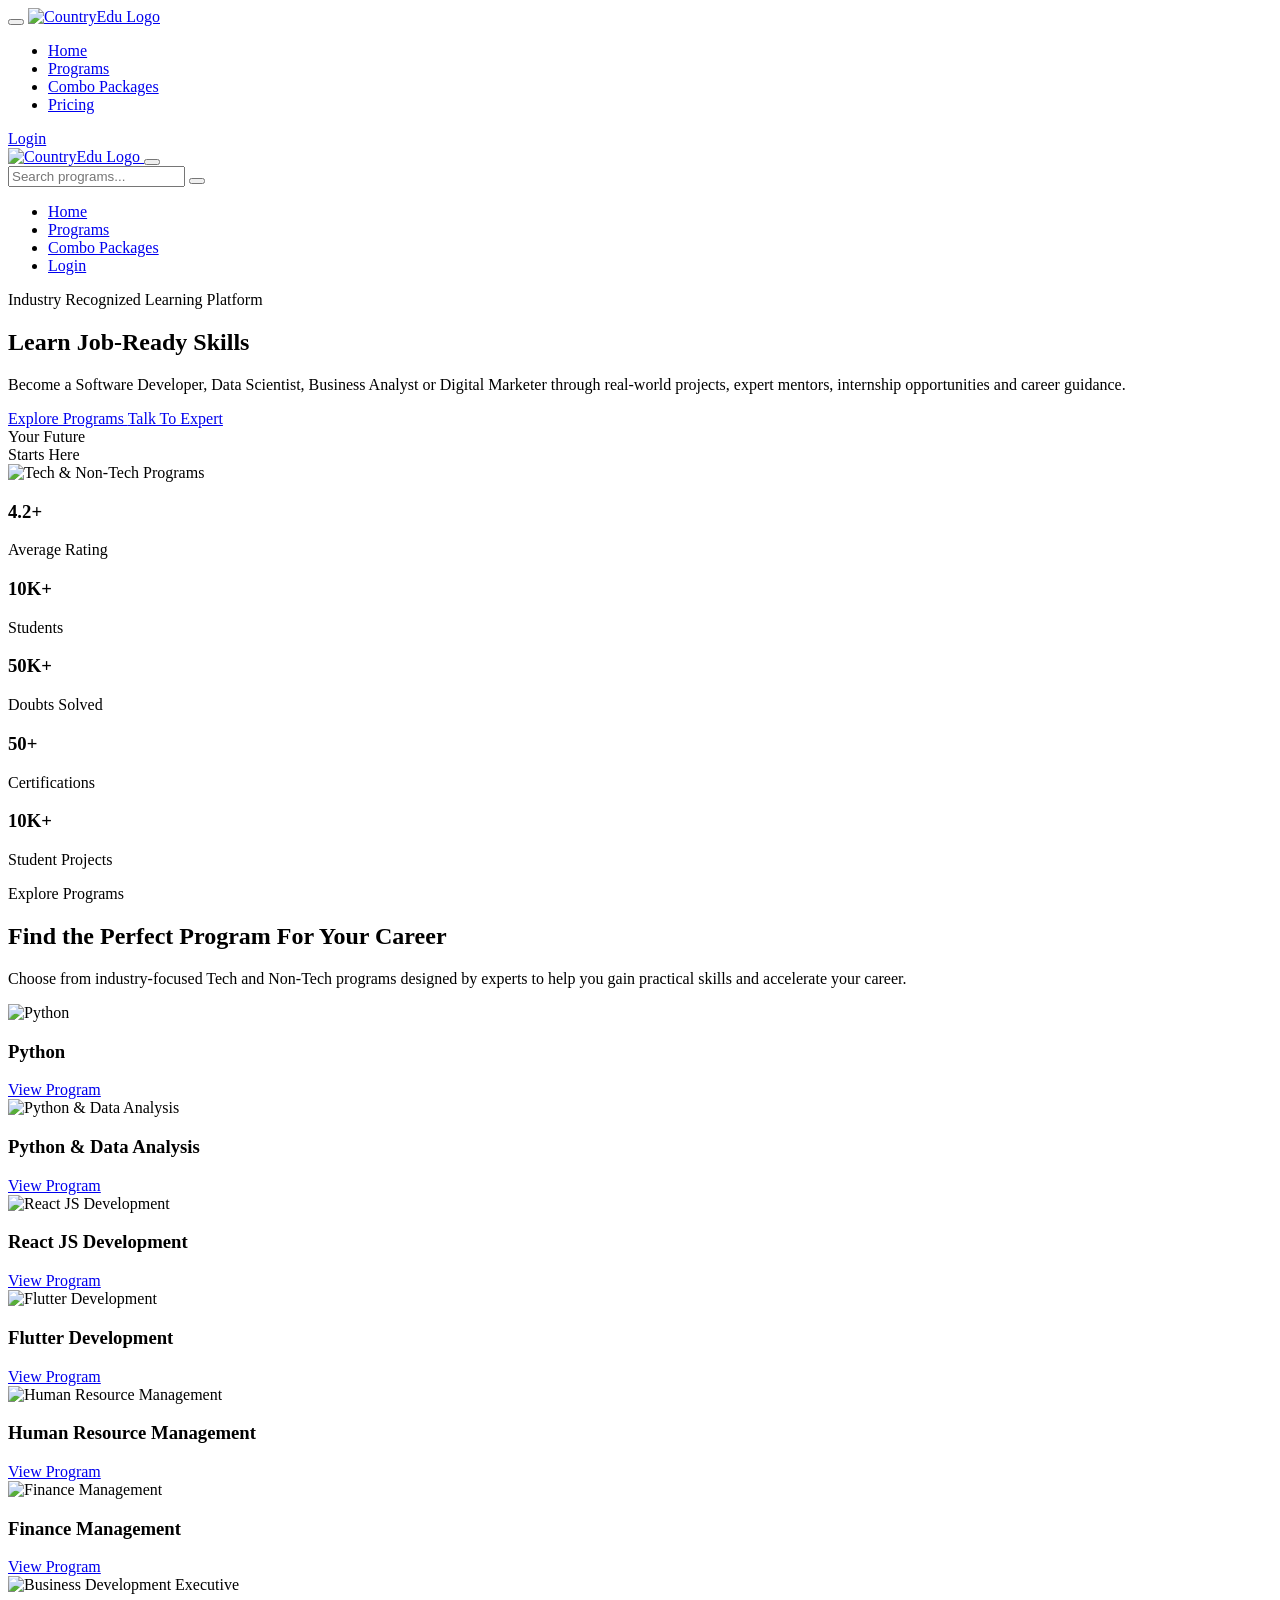
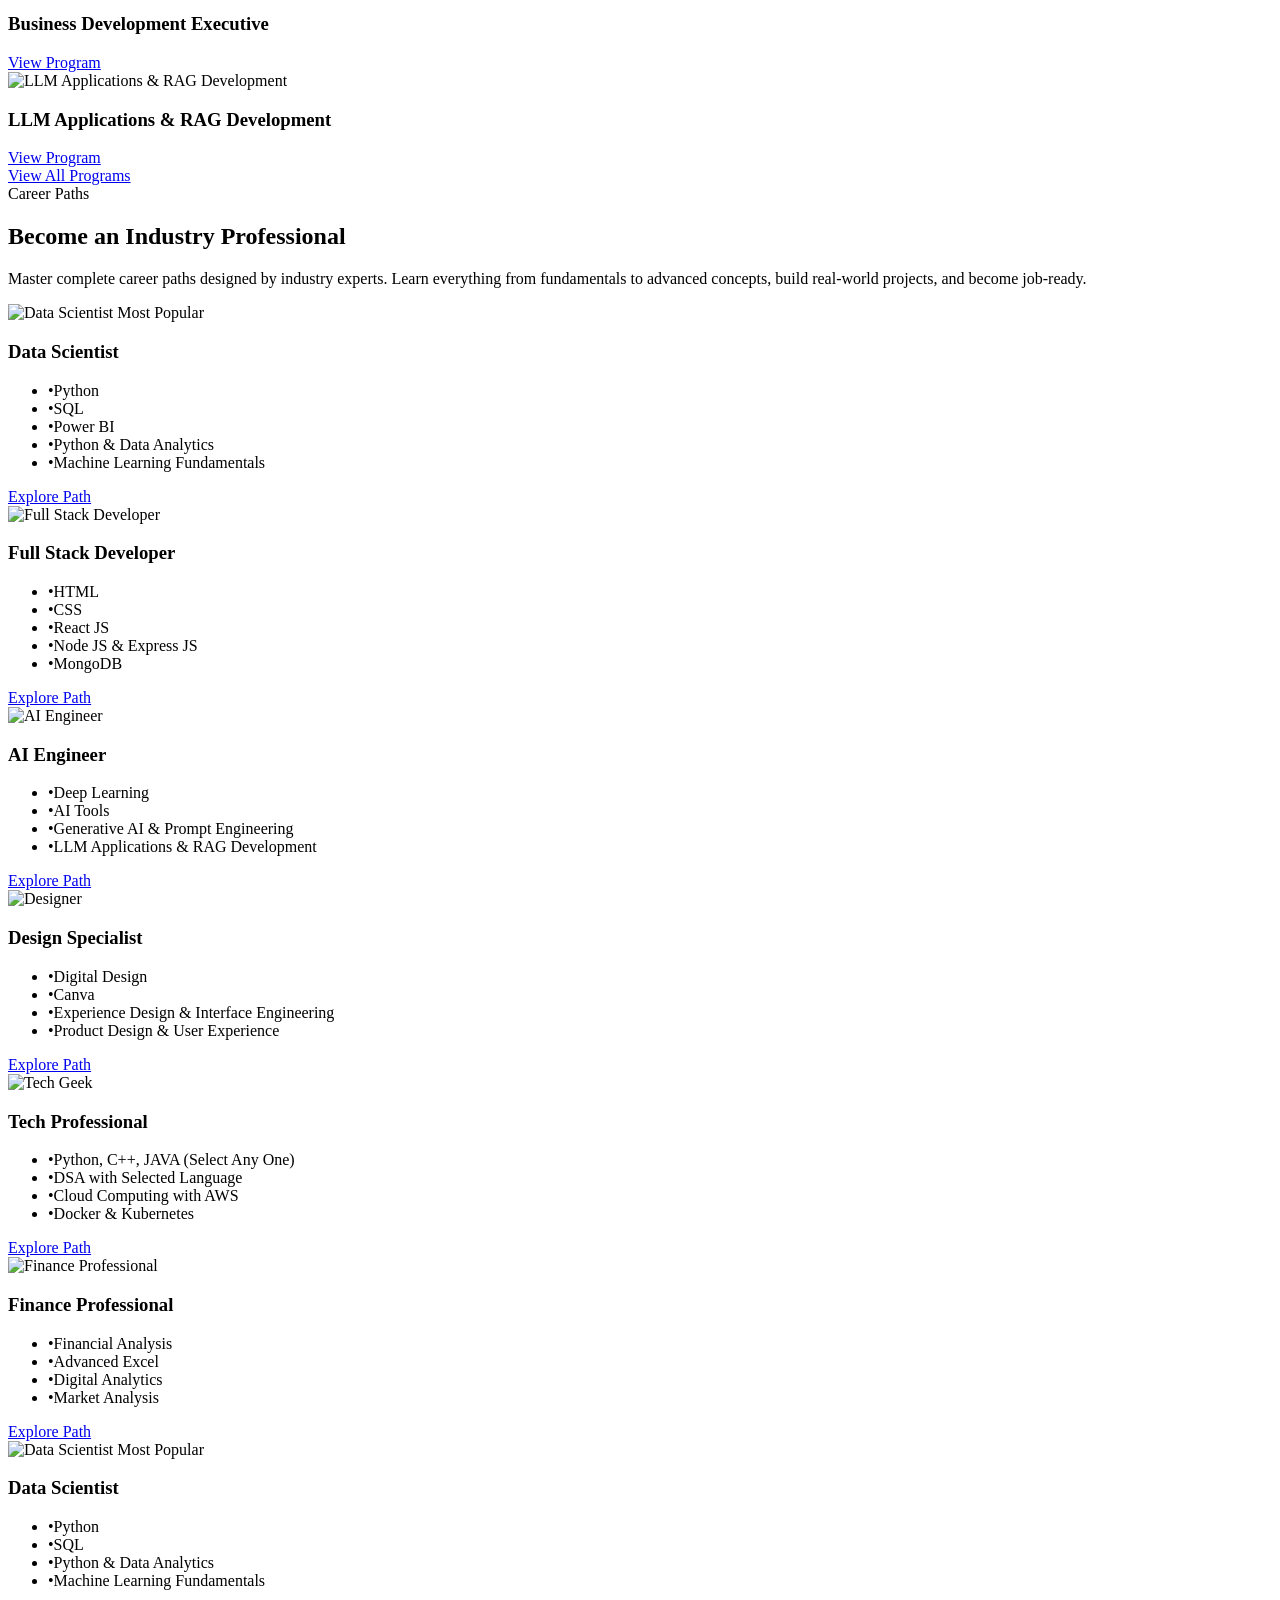
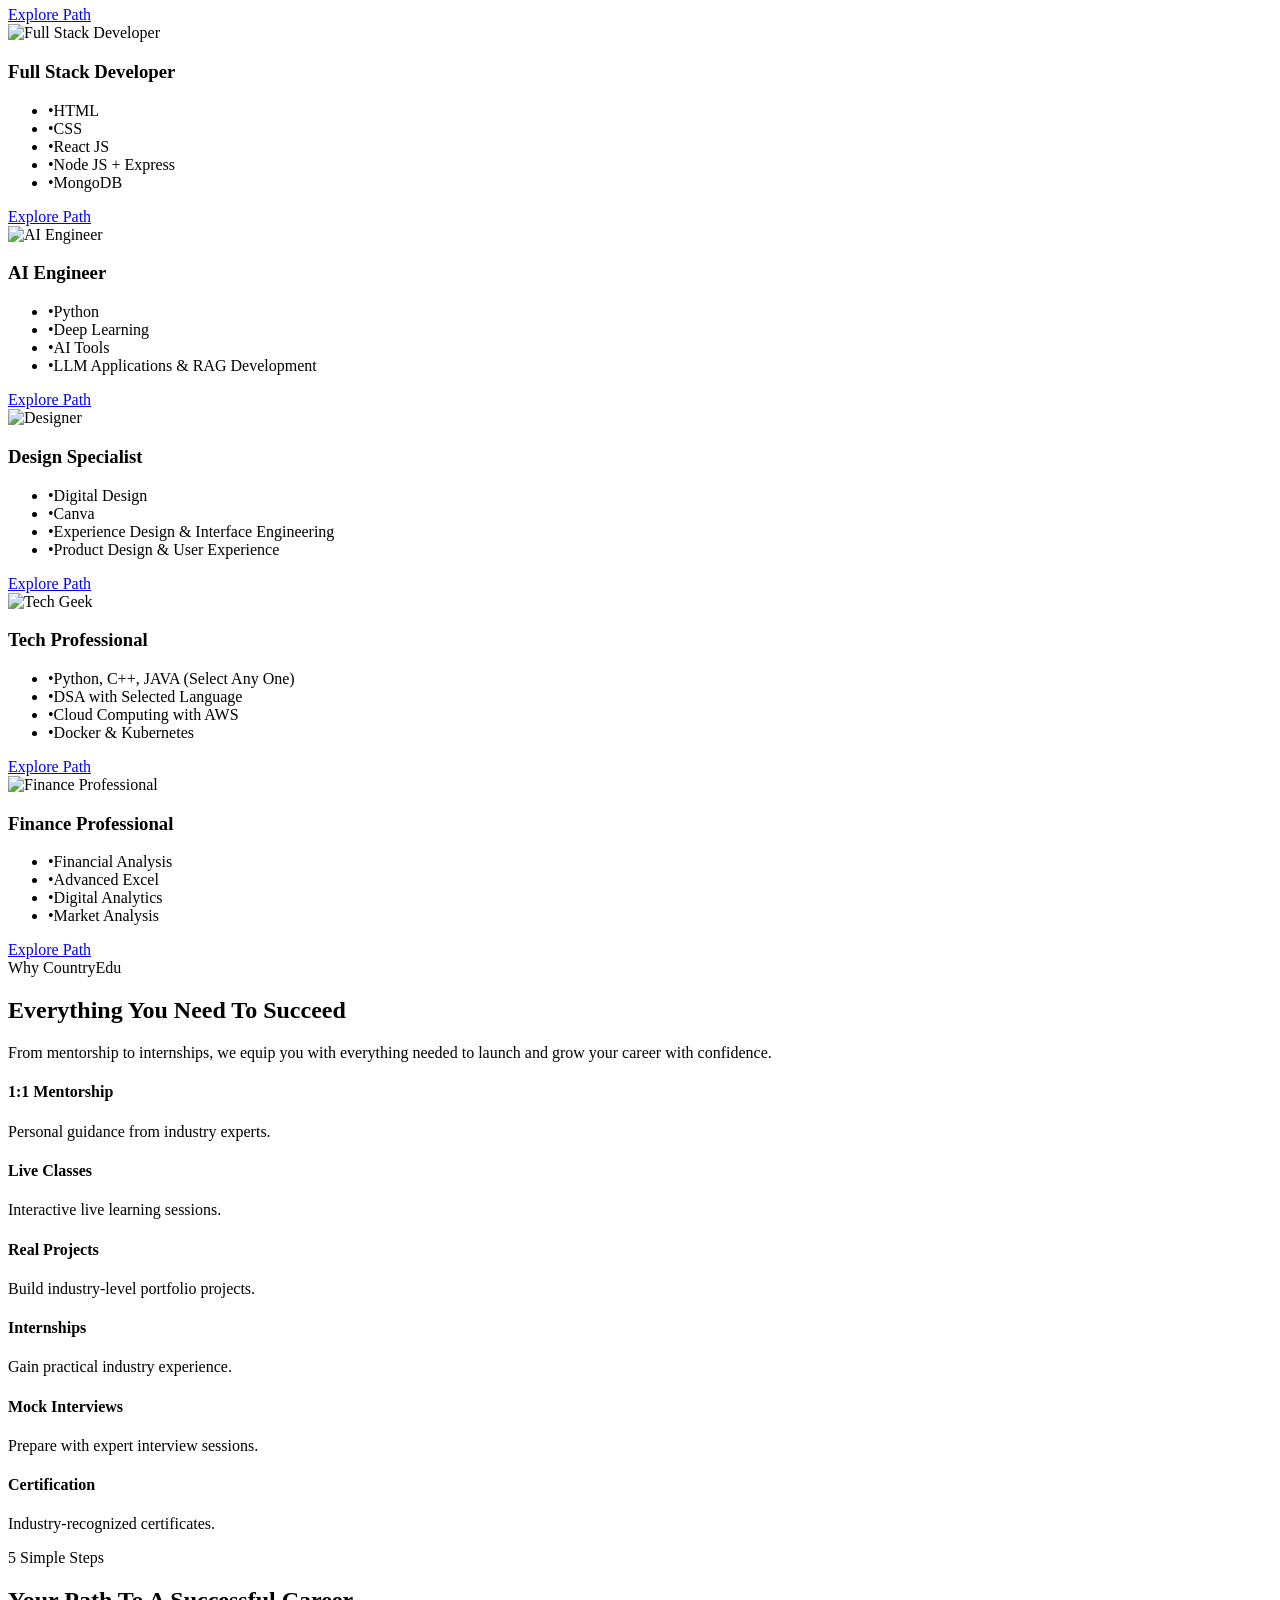
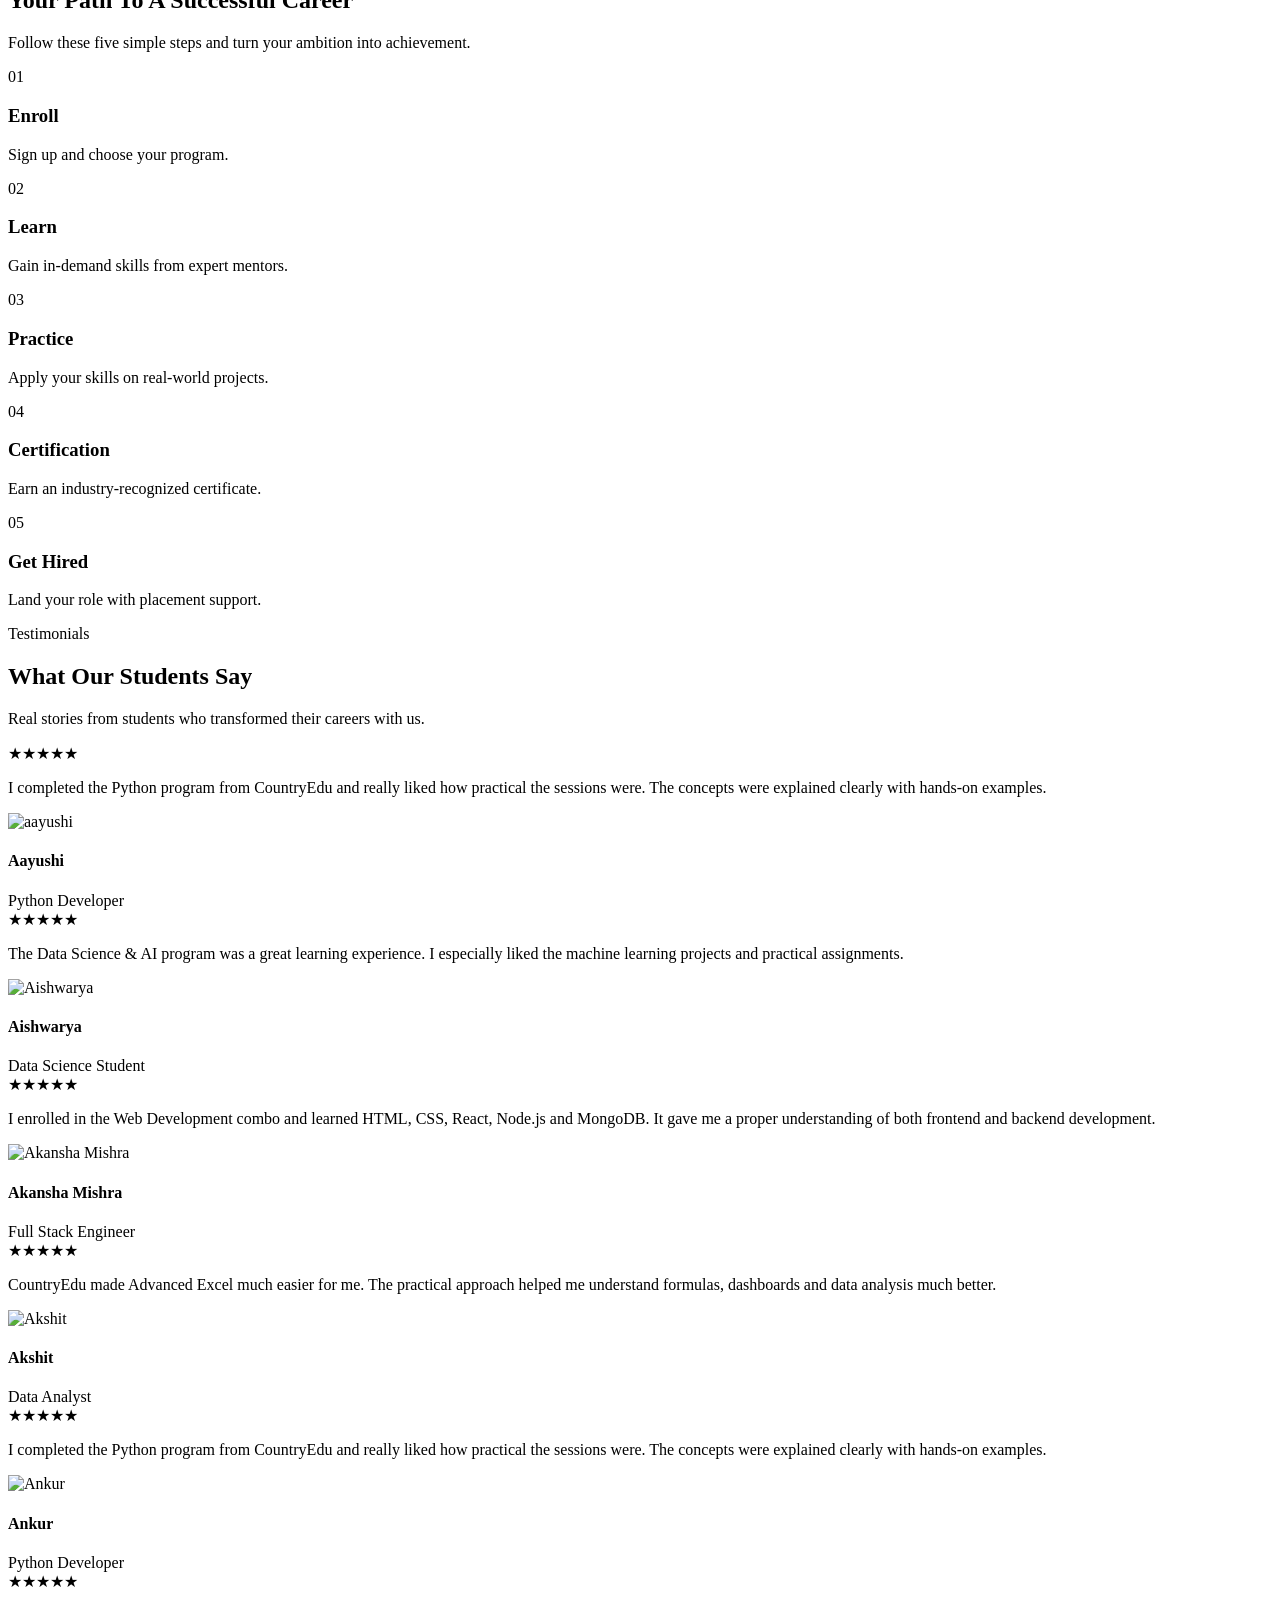
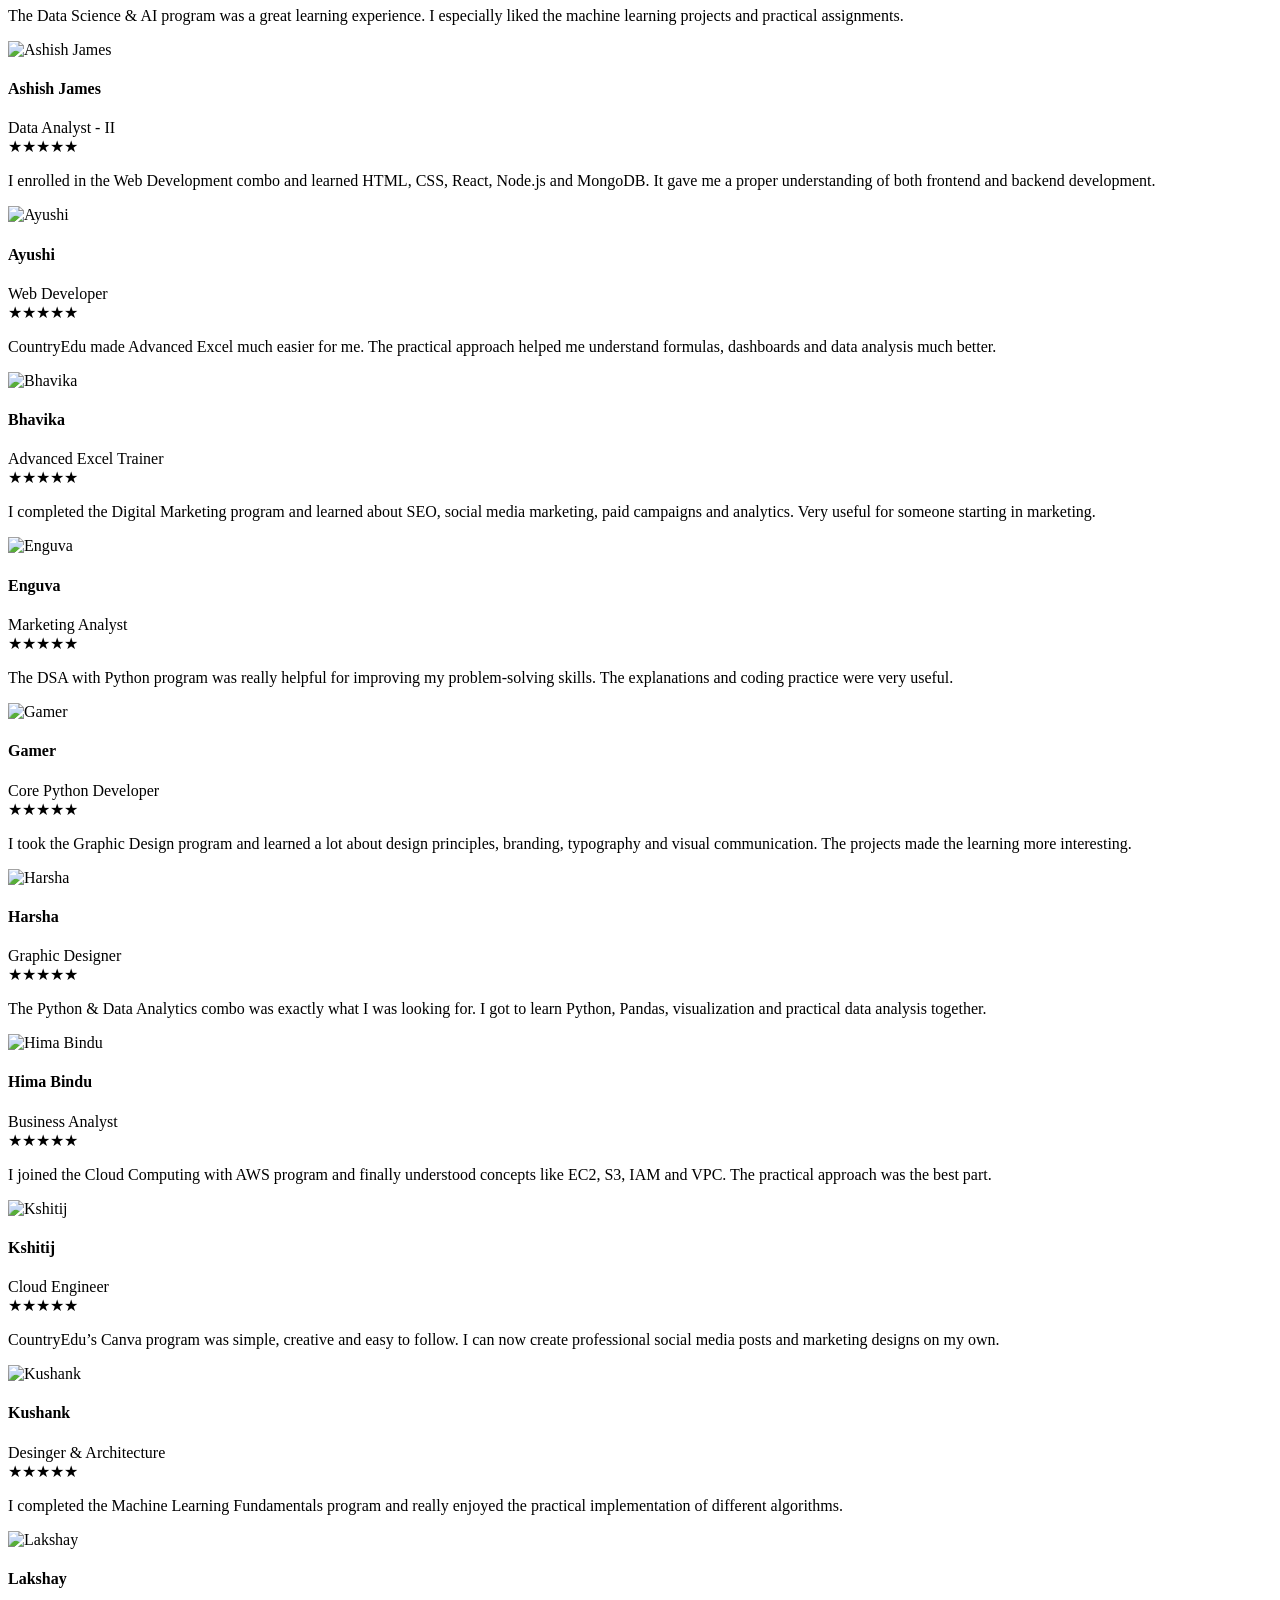
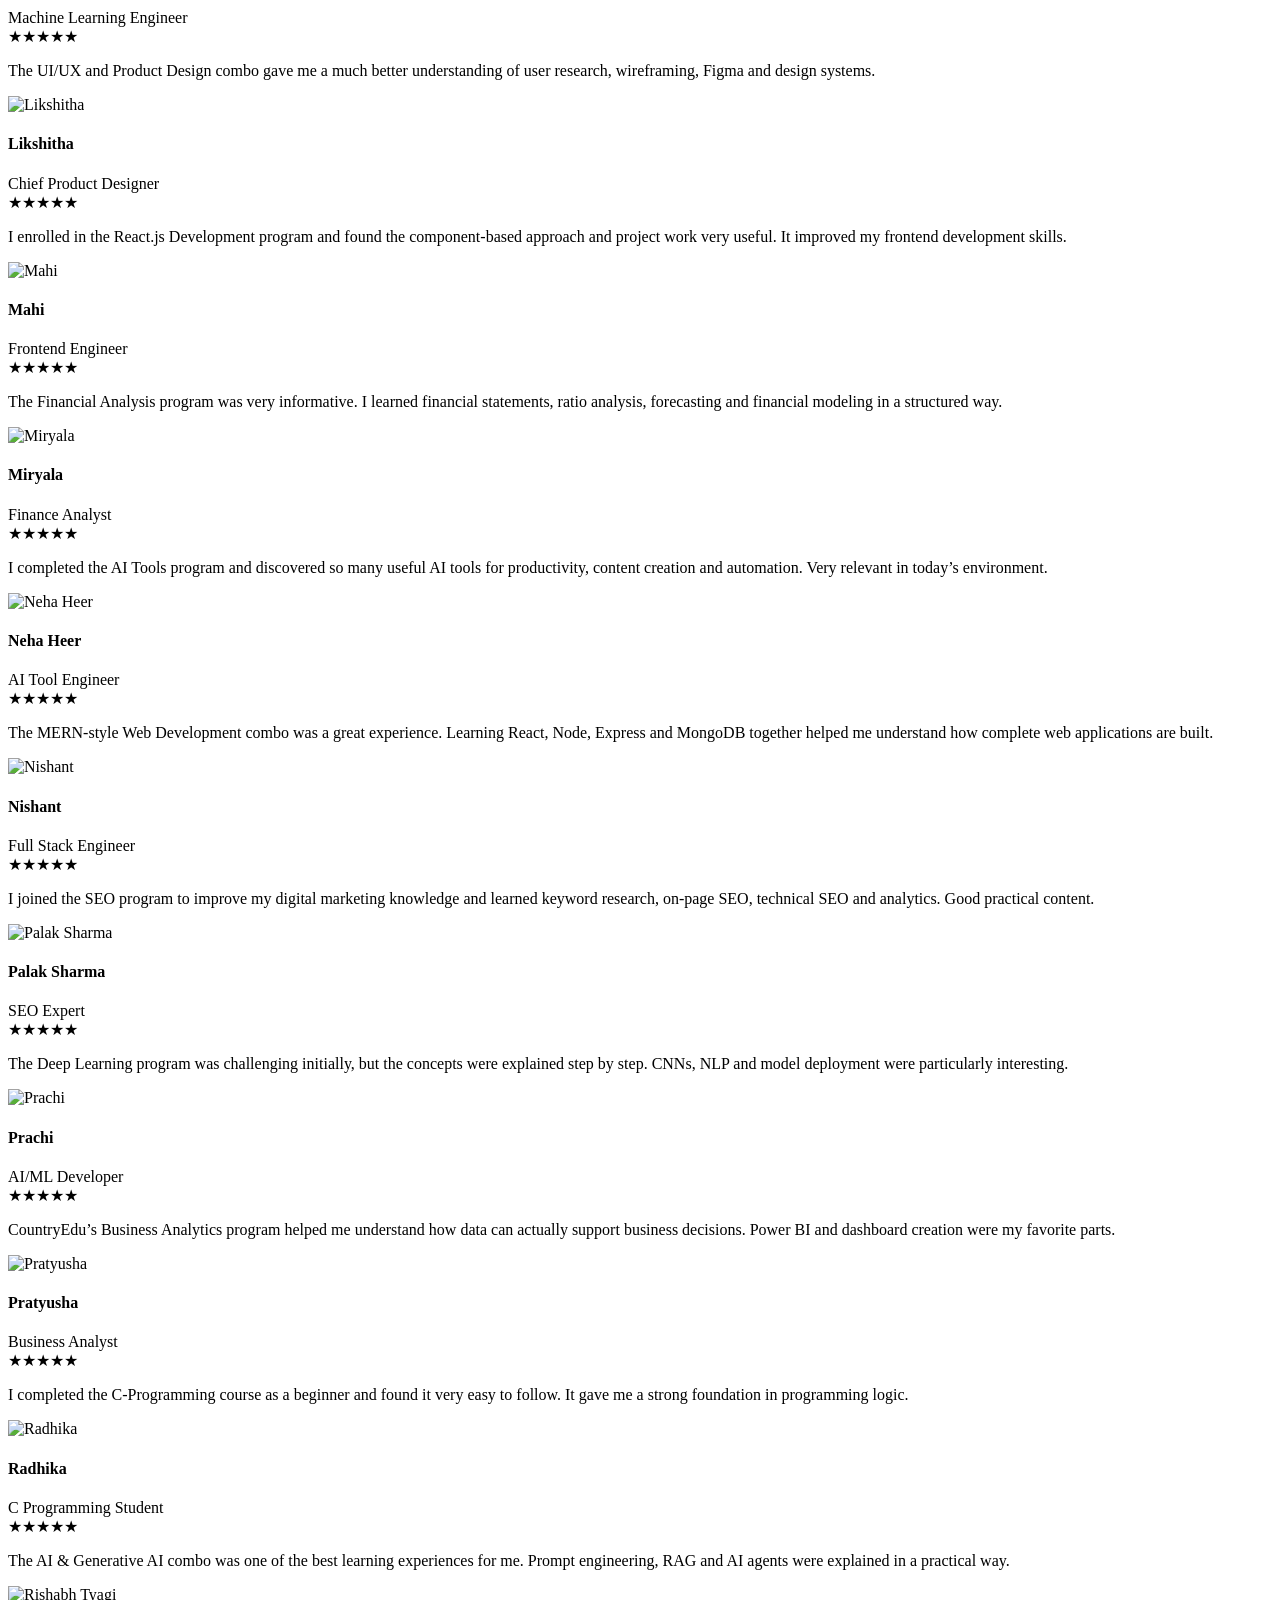
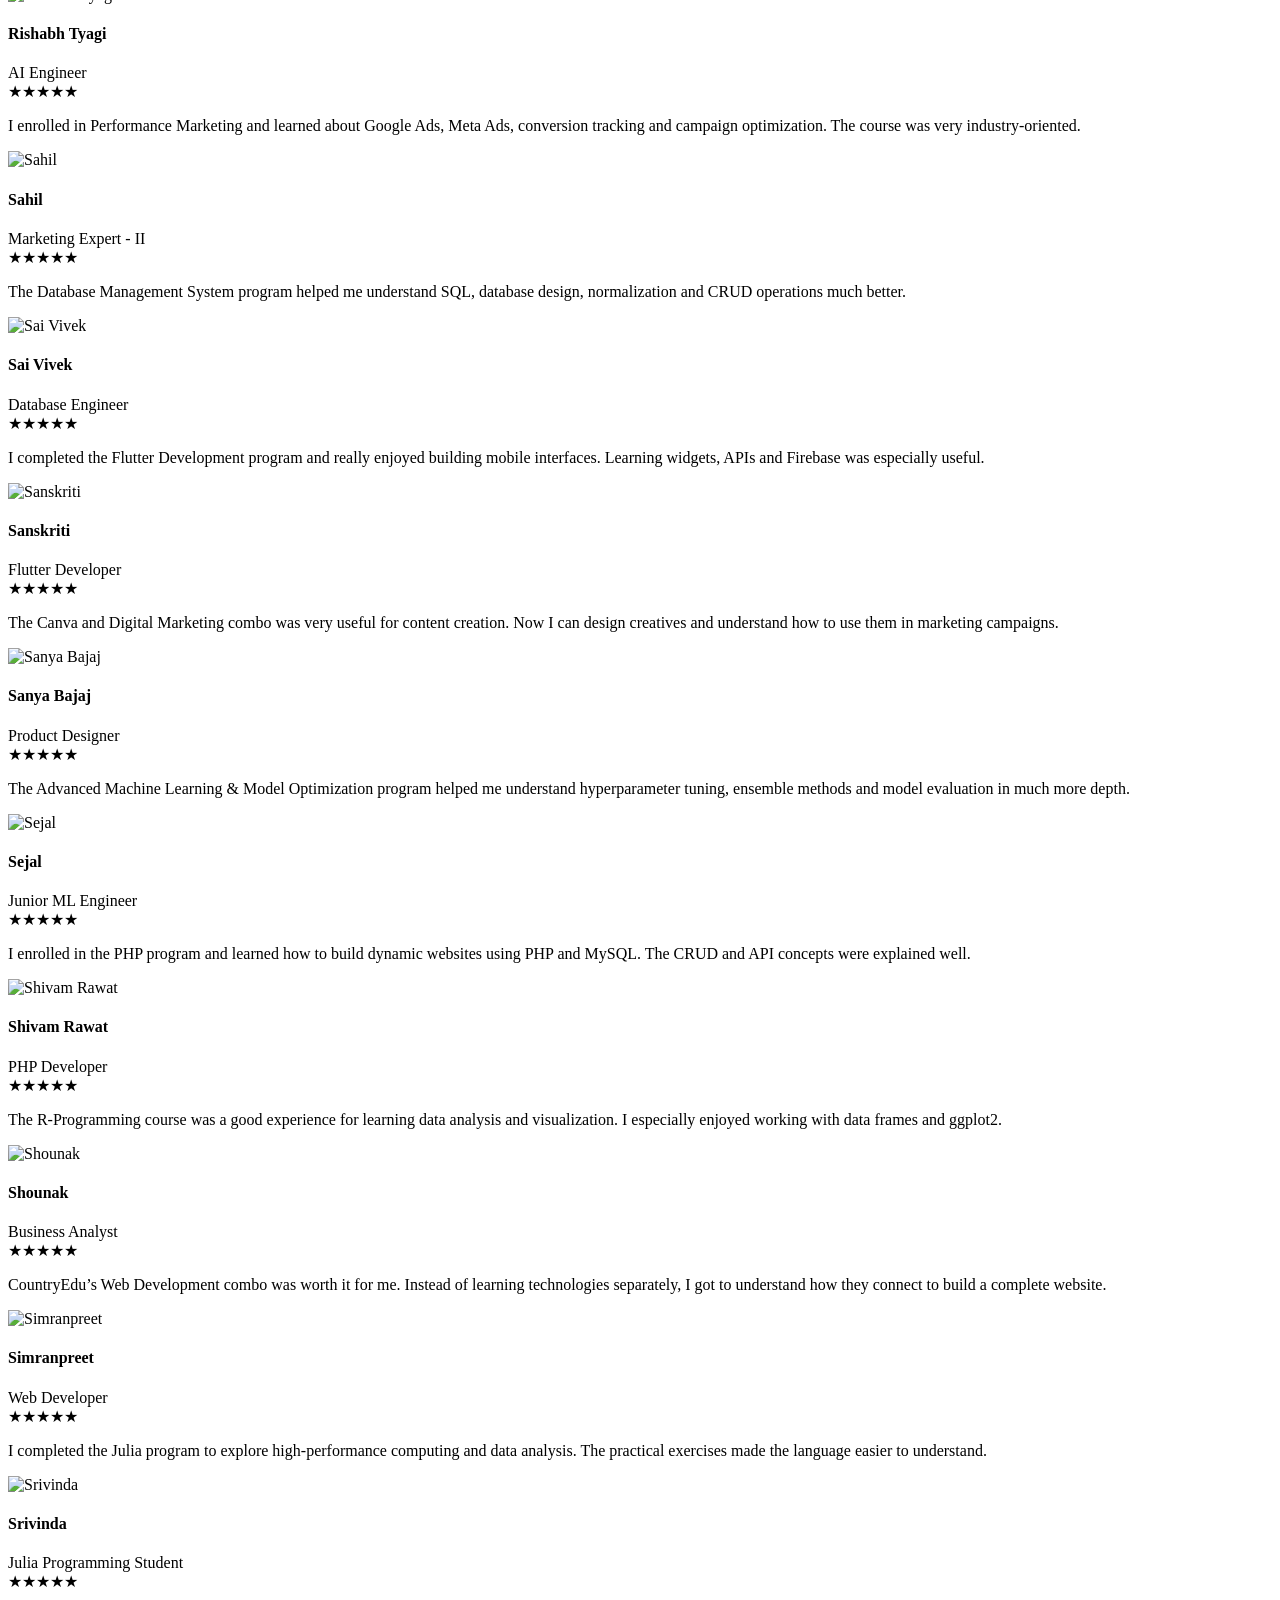
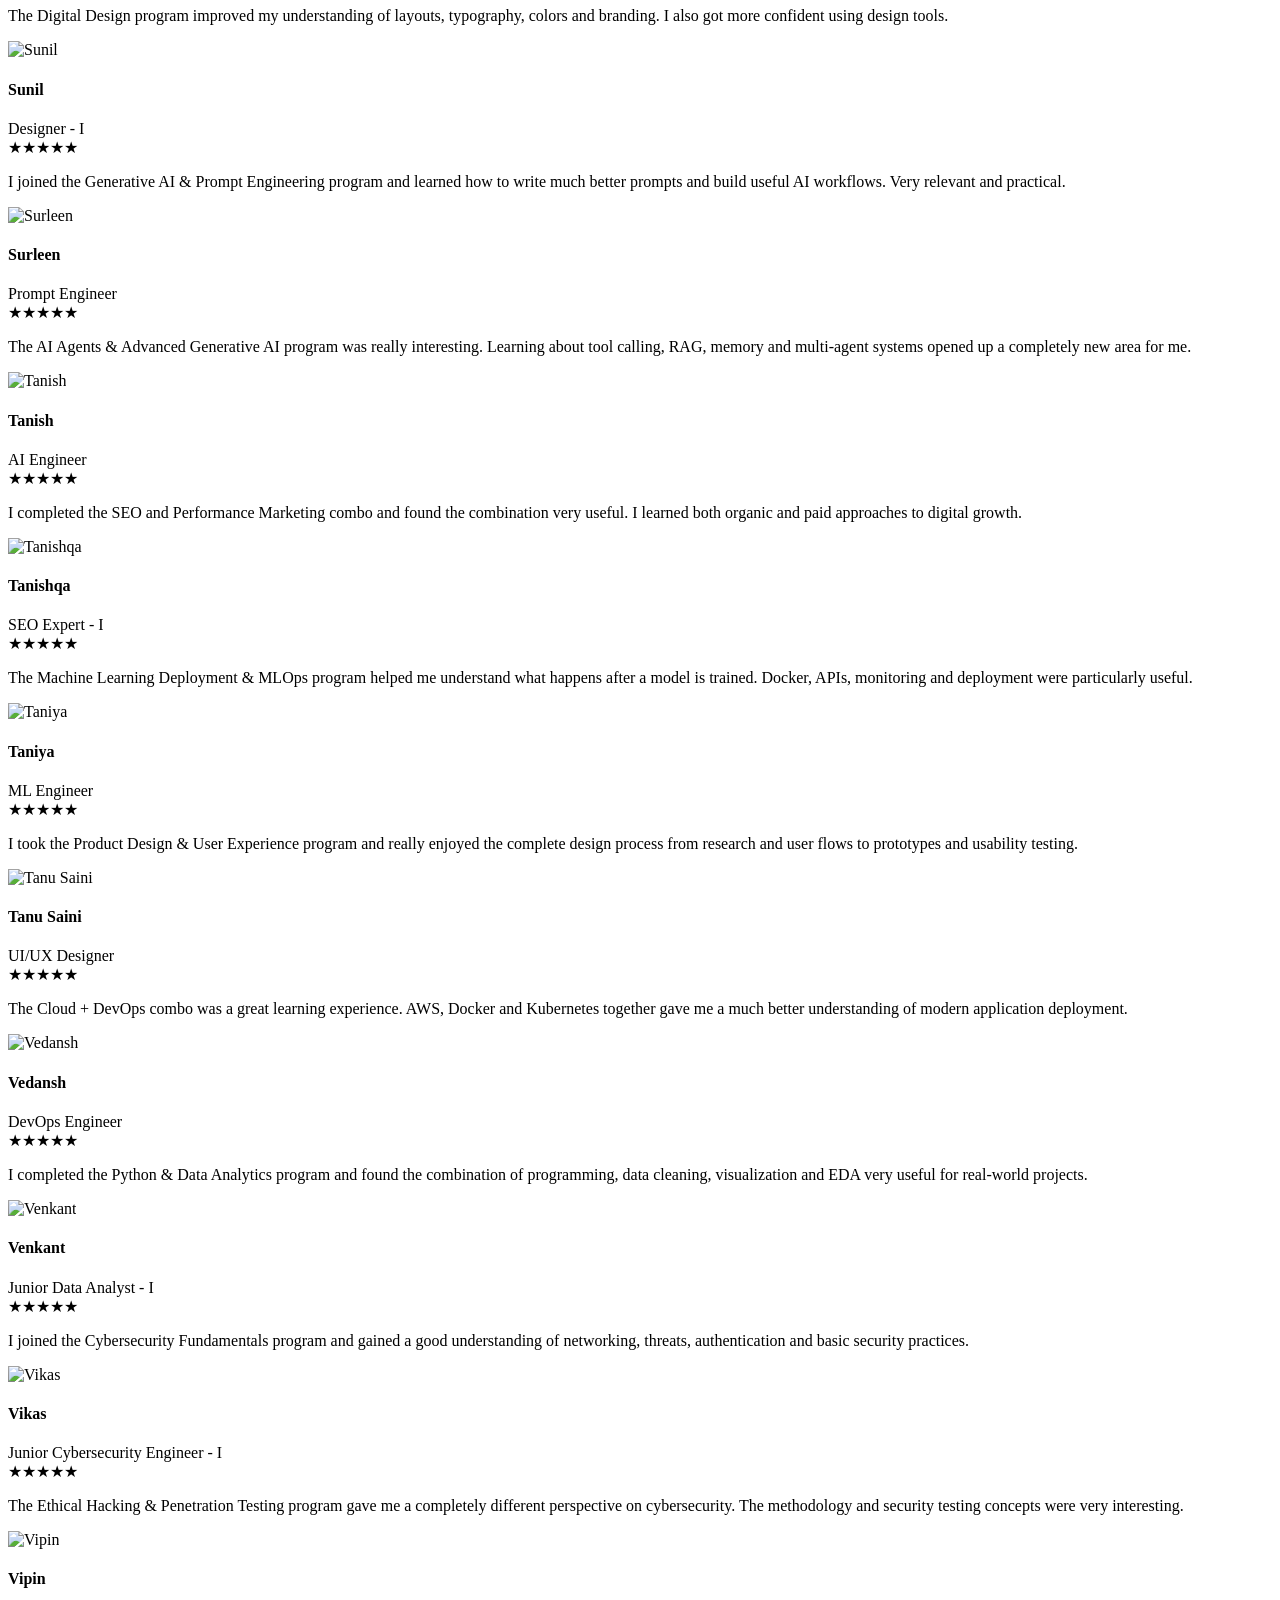
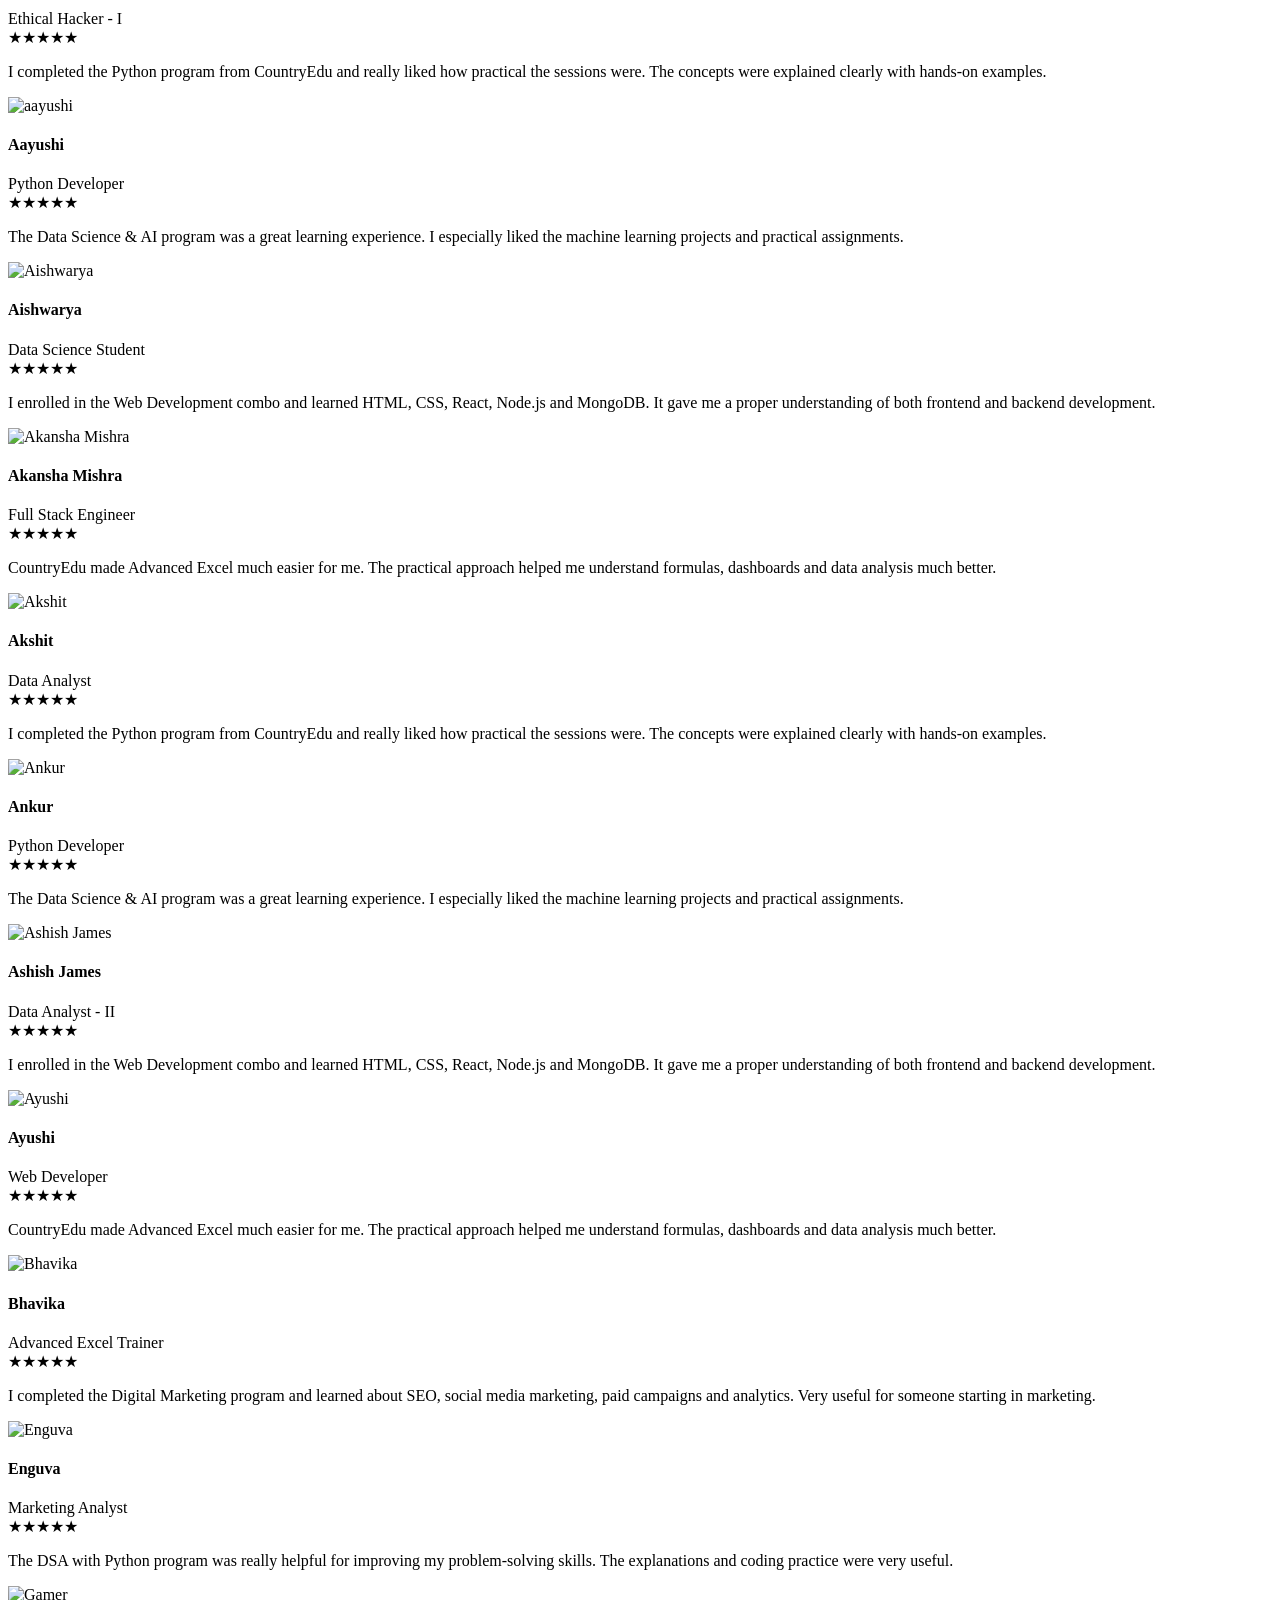
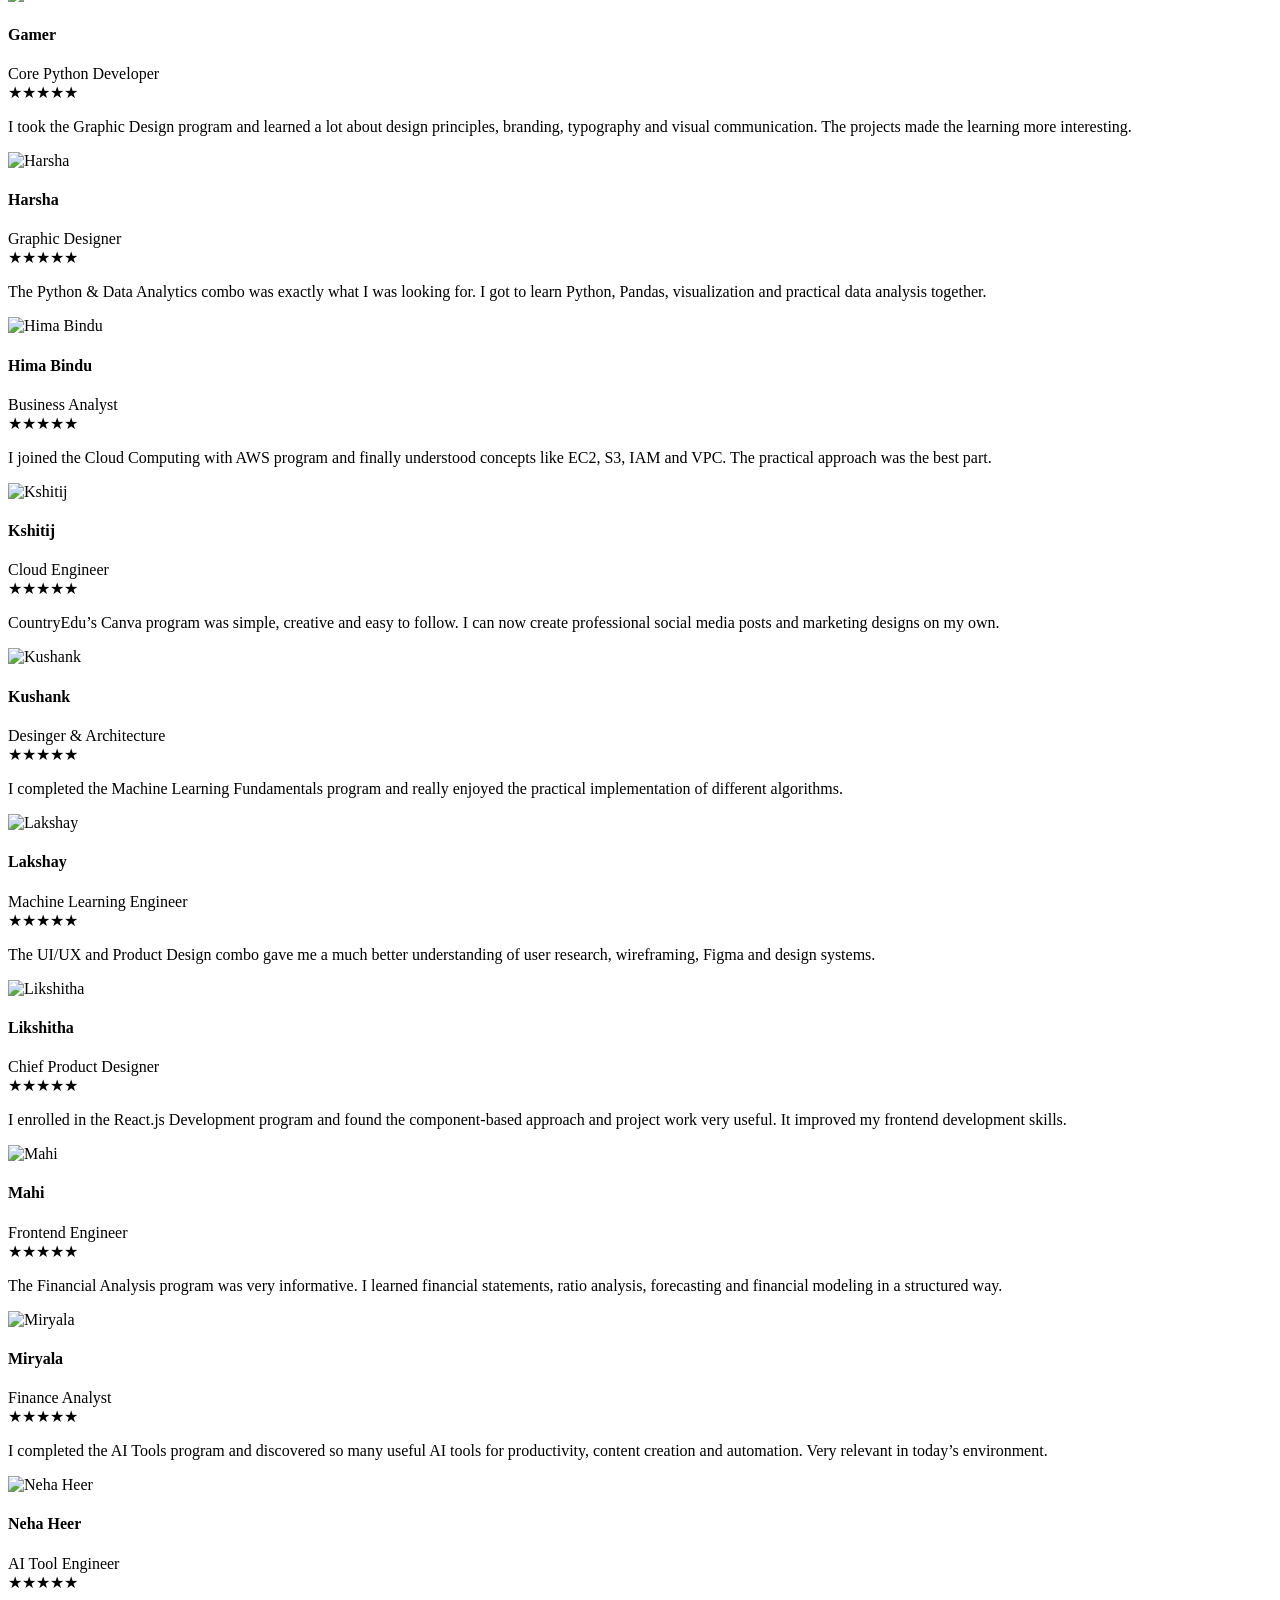
==== index.html @ a7b1a07c "Add files via upload" ====
<!DOCTYPE html>
<html lang="en">

<head>

    <!-- ===============================
            META TAGS
    ================================ -->

    <meta charset="UTF-8">
    <meta name="viewport" content="width=device-width, initial-scale=1.0">
<link rel="icon" type="image/png" href="assets/images/logos/favicon.png">
    <title>
        
        CountryEdu | Learn Today. Build Tomorrow.</title>

    <meta name="description"
        content="CountryEdu offers Tech & Non-Tech Programs with Industry Mentors, Certifications, Live Projects and Internship Support.">

    <!-- ===============================
            GOOGLE FONT
    ================================ -->

    <link rel="preconnect" href="https://fonts.googleapis.com">

    <link rel="preconnect" href="https://fonts.gstatic.com" crossorigin>

    <link href="https://fonts.googleapis.com/css2?family=Inter:wght@300;400;500;600;700;800;900&display=swap"
        rel="stylesheet">

    <!-- ===============================
            REMIX ICONS
    ================================ -->

    <link href="https://cdn.jsdelivr.net/npm/remixicon/fonts/remixicon.css" rel="stylesheet">

    <!-- ===============================
            CSS FILES
    ================================ -->

    <link rel="stylesheet" href="css/global.css">

</head>

<body>

    <!-- ==========================================
                    HEADER
    =========================================== -->

    <header>

        <div class="container">

            <nav class="navbar">
                <button
                class="menu-btn"
                type="button"
                aria-label="Open navigation menu"
                aria-expanded="false"
            >
            
                <i class="ri-menu-line"></i>
            </button>

    <!-- Logo -->

    <a href="index.html" class="logo">

        <img
            src="assets/images/logos/logo.png"
            alt="CountryEdu Logo">

    </a>
    

    <!-- Navigation -->

    <ul class="nav-links">

        <li><a href="#hero" class="active">Home</a></li>

        <li><a href="programs.html">Programs</a></li>

        <li><a href="combos.html">Combo Packages</a></li>

        <li><a href="pricing.html">Pricing</a></li>

    </ul>

    <!-- Buttons -->

    <div class="nav-buttons">

        <a href="https://lms.countryedu.com/" class="login-btn">

            Login

        </a>

    </div>

</nav>

        </div>

    </header>
        <!-- Mobile Full-Screen Menu -->

    <div class="mobile-menu" id="mobileMenu">

        <div class="mobile-menu-top">

            <a href="index.html" class="mobile-menu-logo">
                <img src="assets/images/logos/logo.png" alt="CountryEdu Logo">
            </a>

            <button class="mobile-menu-close" type="button" aria-label="Close navigation menu">
                <i class="ri-close-line"></i>
            </button>

        </div>

        <div class="mobile-menu-search">
            <input type="text" id="mobile-search-input" placeholder="Search programs...">
            <button type="button" class="mobile-search-btn" aria-label="Search">
                <i class="ri-search-line"></i>
            </button>
        </div>

        <ul class="mobile-menu-links">
            <li><a href="#hero" class="active">Home</a></li>
            <li><a href="programs.html">Programs</a></li>
            <li><a href="combos.html">Combo Packages</a></li>
            <li><a href="https://lms.countryedu.com/" class="mobile-login-btn">Login</a></li>
        </ul>

        <div class="mobile-menu-socials">
            
            <a href="https://www.instagram.com/countryedu_/?hl=en"><i class="ri-instagram-line"></i></a>

                    <a href="https://www.linkedin.com/company/countryedu-private-limited/?originalSubdomain=in"><i class="ri-linkedin-fill"></i></a>

                    <a href="https://www.youtube.com/@countryeduacademy"><i class="ri-youtube-fill"></i></a>
        </div>

    </div>

    <div class="mobile-menu-backdrop" id="mobileMenuBackdrop"></div>
    <!-- ==========================================================
                        HERO SECTION
    ========================================================== -->

    <section id="hero">

        <div class="container">

            <div class="hero-container">

                <!-- ================= LEFT ================= -->

                <div class="hero-left">

                    <!-- Badge -->

                    <div class="hero-badge">

                        <i class="ri-graduation-cap-fill"></i>

                        <span>Industry Recognized Learning Platform</span>

                    </div>

                    <!-- Heading -->

                    <h1>
                        Learn <span>Job-Ready</span> Skills
                    </h1>

                    <!-- Description -->

                    <p>

                        Become a Software Developer, Data Scientist,
                        Business Analyst or Digital Marketer through
                        real-world projects, expert mentors,
                        internship opportunities and career guidance.

                    </p>

                    <!-- Buttons -->

                    <div class="hero-buttons">

                        <a href="index.html#programs" class="btn-primary">

                            Explore Programs

                        </a>

                        <a href="#" class="btn-secondary">

                            Talk To Expert

                        </a>

                    </div>

                </div>

                <!-- ================= RIGHT ================= -->

                <div class="hero-right">

                    <div class="hero-image-card">
                        <div class="hero-float-badge">

                            <i class="ri-rocket-2-fill"></i>

                            <span>Your Future<br>Starts Here</span>

                        </div>

                        <img
                            src="assets/images/hero/hero-background.png"
                            alt="Tech & Non-Tech Programs">

                    </div>

                </div>

            </div>

            <!-- ================= FLOATING STATS RIBBON ================= -->

            <div class="hero-ribbon">

                <div class="ribbon-card">

                    <i class="ri-star-fill"></i>

                    <div>

                        <h3>4.2+</h3>

                        <p>Average Rating</p>

                    </div>

                </div>

                <div class="ribbon-card">

                    <i class="ri-group-line"></i>

                    <div>

                        <h3>10K+</h3>

                        <p>Students</p>

                    </div>

                </div>

                <div class="ribbon-card">

                    <i class="ri-question-answer-line"></i>

                    <div>

                        <h3>50K+</h3>

                        <p>Doubts Solved</p>

                    </div>

                </div>

                <div class="ribbon-card">

                    <i class="ri-award-line"></i>

                    <div>

                        <h3>50+</h3>

                        <p>Certifications</p>

                    </div>

                </div>

                <div class="ribbon-card">

                    <i class="ri-rocket-line"></i>

                    <div>

                        <h3>10K+</h3>

                        <p>Student Projects</p>

                    </div>

                </div>

            </div>

        </div>

    </section>
    <!-- ==========================================================
                        PROGRAMS SECTION
    ========================================================== -->

    <section id="programs">

        <div class="container">

            <!-- Badge -->

            <div class="section-badge">

                Explore Programs

            </div>

            <!-- Heading -->

            <h2 class="section-title">

                Find the Perfect Program

                <span>For Your Career</span>

            </h2>

            <!-- Description -->

            <p class="section-description">

                Choose from industry-focused Tech and Non-Tech programs
                designed by experts to help you gain practical skills
                and accelerate your career.

            </p>

            <!-- ================= Categories ================= -->

           
            <!-- ================= Program Cards ================= -->

            <!-- ================= Program Cards ================= -->
             <div class="program-grid">

    <!-- 1. Python -->
    <div class="program-card">
        <img src="assets/images/programs/python-development.png" alt="Python">
        <div class="program-content">
            <h3>Python</h3>
            <a href="program.html?name=Python">
                View Program <i class="ri-arrow-right-line"></i>
            </a>
        </div>
    </div>

    <!-- 2. Python & Data Analysis -->
    <div class="program-card">
        <img src="assets/images/all_programs/python-and-data-analysis.png" alt="Python & Data Analysis">
        <div class="program-content">
            <h3>Python & Data Analysis</h3>
            <a href="program.html?name=Python%20%26%20Data%20Analysis">
                View Program <i class="ri-arrow-right-line"></i>
            </a>
        </div>
    </div>

    <!-- 3. React JS Development -->
    <div class="program-card">
        <img src="assets/images/all_programs/react-js-development.png" alt="React JS Development">
        <div class="program-content">
            <h3>React JS Development</h3>
            <a href="program.html?name=React%20JS%20Development">
                View Program <i class="ri-arrow-right-line"></i>
            </a>
        </div>
    </div>

    <!-- 4. Flutter Development -->
    <div class="program-card">
        <img src="assets/images/programs/flutter-development.png" alt="Flutter Development">
        <div class="program-content">
            <h3>Flutter Development</h3>
            <a href="program.html?name=Flutter%20Development">
                View Program <i class="ri-arrow-right-line"></i>
            </a>
        </div>
    </div>

    <!-- 5. Human Resource Management -->
    <div class="program-card">
        <img src="assets/images/programs/human-resource-management.png" alt="Human Resource Management">
        <div class="program-content">
            <h3>Human Resource Management</h3>
            <a href="program.html?name=Human%20Resource%20Management">
                View Program <i class="ri-arrow-right-line"></i>
            </a>
        </div>
    </div>

    <!-- 6. Finance Management -->
    <div class="program-card">
        <img src="assets/images/programs/finance-management.png" alt="Finance Management">
        <div class="program-content">
            <h3>Finance Management</h3>
            <a href="program.html?name=Finance%20Management">
                View Program <i class="ri-arrow-right-line"></i>
            </a>
        </div>
    </div>

    <!-- 7. Business Development Executive -->
    <div class="program-card">
        <img src="assets/images/programs/business-development-executive.png" alt="Business Development Executive">
        <div class="program-content">
            <h3>Business Development Executive</h3>
            <a href="program.html?name=Business%20Development%20Executive">
                View Program <i class="ri-arrow-right-line"></i>
            </a>
        </div>
    </div>

    <!-- 8. LLM Applications & RAG Development -->
    <div class="program-card">
        <img src="assets/images/all_programs/LLM-Applications-&-RAG-Development.png" alt="LLM Applications & RAG Development">
        <div class="program-content">
            <h3>LLM Applications & RAG Development</h3>
            <a href="program.html?name=LLM%20Applications%20%26%20RAG%20Development">
                View Program <i class="ri-arrow-right-line"></i>
            </a>
        </div>
    </div>

</div>
            <!-- View All -->

            <div class="view-all">

                <a href="programs.html" class="btn-primary">
                    View All Programs
                </a>

            </div>

        </div>

        </section>

        </div>

    </section>
<!-- ==========================================
            COMBO PACKAGES SECTION
=========================================== -->

<!-- ==========================================
            COMBO PACKAGES SECTION
=========================================== -->

<section id="combo">

    <div class="container">

        <!-- Section Header -->

        <div class="section-header">

    <span class="section-badge combo-tag">

        <i class="ri-route-line"></i>
        Career Paths

    </span>

    <h2 class="section-title">

        Become an <span>Industry Professional</span>

    </h2>

    <p class="section-description">

        Master complete career paths designed by industry experts.
        Learn everything from fundamentals to advanced concepts,
        build real-world projects, and become job-ready.

    </p>

</div>

        <!-- Combo Cards Marquee -->

        <div class="combo-marquee">

            <div class="combo-track">

                <!-- Data Scientist -->

                <div class="combo-card">

                    <div class="combo-image">

                        <img src="assets/images/combos/data-scientist.png"
                            alt="Data Scientist">

                        <span class="combo-badge">Most Popular</span>

                    </div>

                    <div class="combo-content">

                        <h3>Data Scientist</h3>
                        <ul>
                            <li>•Python</li>
                            <li>•SQL</li>
                            <li>•Power BI</li>
                            <li>•Python & Data Analytics</li>
                            <li>•Machine Learning Fundamentals</li>
                        </ul>

                        <a href="pricing.html" class="btn-primary">Explore Path</a>

                    </div>

                </div>

                <!-- Full Stack Developer -->

                <div class="combo-card">

                    <div class="combo-image">

                        <img src="assets/images/combos/full-stack-developer.png"
                            alt="Full Stack Developer">

                    </div>

                    <div class="combo-content">

                        <h3>Full Stack Developer</h3>
                        <ul>
                            <li>•HTML</li>
                            <li>•CSS</li>
                            <li>•React JS</li>
                            <li>•Node JS & Express JS</li>
                            <li>•MongoDB</li>
                        </ul>

                        <a href="pricing.html" class="btn-primary">Explore Path</a>

                    </div>

                </div>

                <!-- AI Engineer -->

                <div class="combo-card">

                    <div class="combo-image">

                        <img src="assets/images/combos/ai-engineer.png"
                            alt="AI Engineer">

                    </div>

                    <div class="combo-content">

                        <h3>AI Engineer</h3>
                        <ul>
                            <li>•Deep Learning</li>
                            <li>•AI Tools</li>
                            <li>•Generative AI & Prompt Engineering</li>
                            <li>•LLM Applications & RAG Development</li>
                        </ul>

                        <a href="pricing.html" class="btn-primary">Explore Path</a>

                    </div>

                </div>

                <!-- Design Specialist -->

                <div class="combo-card">

                    <div class="combo-image">

                        <img src="assets/images/combos/designer.png"
                            alt="Designer">

                    </div>

                    <div class="combo-content">

                        <h3>Design Specialist</h3>
                        <ul>
                            <li>•Digital Design</li>
                            <li>•Canva</li>
                            <li>•Experience Design & Interface Engineering</li>
                            <li>•Product Design & User Experience</li>
                        </ul>
                        

                        <a href="pricing.html" class="btn-primary">Explore Path</a>

                    </div>

                </div>

                <!-- Tech Professional -->

                <div class="combo-card">

                    <div class="combo-image">

                        <img src="assets/images/combos/tech-geeks.png"
                            alt="Tech Geek">

                    </div>

                    <div class="combo-content">

                        <h3>Tech Professional</h3>

                        <ul>
                            <li>•Python, C++, JAVA (Select Any One)</li>
                            <li>•DSA with Selected Language</li>
                            <li>•Cloud Computing with AWS</li>
                            <li>•Docker & Kubernetes</li>
                        </ul>

                        <a href="pricing.html" class="btn-primary">Explore Path</a>

                    </div>

                </div>

                <!-- Finance Professional -->

                <div class="combo-card">

                    <div class="combo-image">

                        <img src="assets/images/combos/finance-professional.png"
                            alt="Finance Professional">

                    </div>

                    <div class="combo-content">

                        <h3>Finance Professional</h3>

                       <ul>
                            <li>•Financial Analysis</li>
                            <li>•Advanced Excel</li>
                            <li>•Digital Analytics</li>
                            <li>•Market Analysis</li>
                        </ul>

                        <a href="pricing.html" class="btn-primary">Explore Path</a>

                    </div>

                </div>

                <!-- Duplicate set for seamless infinite loop -->

                <div class="combo-card">

                    <div class="combo-image">

                        <img src="assets/images/combos/data-scientist.png"
                            alt="Data Scientist">

                        <span class="combo-badge">Most Popular</span>

                    </div>

                    <div class="combo-content">

                        <h3>Data Scientist</h3>
                        <ul>
                            <li>•Python</li>
                            <li>•SQL</li>
                            <li>•Python & Data Analytics</li>
                            <li>•Machine Learning Fundamentals</li>
                        </ul>

                        <a href="#" class="btn-primary">Explore Path</a>

                    </div>

                </div>

                <div class="combo-card">

                    <div class="combo-image">

                        <img src="assets/images/combos/full-stack-developer.png"
                            alt="Full Stack Developer">

                    </div>

                    <div class="combo-content">

                        <h3>Full Stack Developer</h3>
                        <ul>
                            <li>•HTML</li>
                            <li>•CSS</li>
                            <li>•React JS</li>
                            <li>•Node JS + Express</li>
                            <li>•MongoDB</li>
                        </ul>


                        <a href="pricing.html" class="btn-primary">Explore Path</a>

                    </div>

                </div>

                <div class="combo-card">

                    <div class="combo-image">

                        <img src="assets/images/combos/ai-engineer.png"
                            alt="AI Engineer">

                    </div>

                    <div class="combo-content">

                        <h3>AI Engineer</h3>

                        <ul>
                            <li>•Python</li>
                            <li>•Deep Learning</li>
                            <li>•AI Tools</li>
                            <li>•LLM Applications & RAG Development</li>
                        </ul>


                        <a href="pricing.html" class="btn-primary">Explore Path</a>

                    </div>

                </div>

                <div class="combo-card">

                    <div class="combo-image">

                        <img src="assets/images/combos/designer.png"
                            alt="Designer">

                    </div>

                    <div class="combo-content">

                        <h3>Design Specialist</h3>
                        <ul>
                            <li>•Digital Design</li>
                            <li>•Canva</li>
                            <li>•Experience Design & Interface Engineering</li>
                            <li>•Product Design & User Experience</li>
                        </ul>
                        
                        

                        <a href="pricing.html" class="btn-primary">Explore Path</a>

                    </div>

                </div>

                <div class="combo-card">

                    <div class="combo-image">

                        <img src="assets/images/combos/tech-geeks.png"
                            alt="Tech Geek">

                    </div>

                    <div class="combo-content">

                        <h3>Tech Professional</h3>
                        <ul>
                            <li>•Python, C++, JAVA (Select Any One)</li>
                            <li>•DSA with Selected Language</li>
                            <li>•Cloud Computing with AWS</li>
                            <li>•Docker & Kubernetes</li>
                        </ul>

                        

                        <a href="pricing.html" class="btn-primary">Explore Path</a>

                    </div>

                </div>

                <div class="combo-card">

                    <div class="combo-image">

                        <img src="assets/images/combos/finance-professional.png"
                            alt="Finance Professional">

                    </div>

                    <div class="combo-content">

                        <h3>Finance Professional</h3>
                        <ul>
                            <li>•Financial Analysis</li>
                            <li>•Advanced Excel</li>
                            <li>•Digital Analytics</li>
                            <li>•Market Analysis</li>
                        </ul>


                        <a href="pricing.html" class="btn-primary">Explore Path</a>

                    </div>

                </div>

            </div>

        </div>

    </div>

</section>
<!-- ==========================================
            FEATURES SECTION
=========================================== -->
<section id="features">

    <div class="container">

        <!-- ==========================
                WHY COUNTRYEDU
        =========================== -->

        <div class="section-badge">
            Why CountryEdu
        </div>

        <h2 class="section-title">
            Everything You Need
            <span>To Succeed</span>
        </h2>

        <p class="section-description">
            From mentorship to internships, we equip you with everything
            needed to launch and grow your career with confidence.
        </p>

        <div class="bento-grid">
            <div class="bento-card">
                <i class="ri-user-star-line"></i>
                <h4>1:1 Mentorship</h4>
                <p>Personal guidance from industry experts.</p>
            </div>
            <div class="bento-card">
                <i class="ri-video-chat-line"></i>
                <h4>Live Classes</h4>
                <p>Interactive live learning sessions.</p>
            </div>
            <div class="bento-card">
                <i class="ri-folder-chart-line"></i>
                <h4>Real Projects</h4>
                <p>Build industry-level portfolio projects.</p>
            </div>
            <div class="bento-card">
                <i class="ri-briefcase-line"></i>
                <h4>Internships</h4>
                <p>Gain practical industry experience.</p>
            </div>
            <div class="bento-card">
                <i class="ri-team-line"></i>
                <h4>Mock Interviews</h4>
                <p>Prepare with expert interview sessions.</p>
            </div>
            <div class="bento-card">
                <i class="ri-award-line"></i>
                <h4>Certification</h4>
                <p>Industry-recognized certificates.</p>
            </div>
        </div>

        <!-- ==========================
            ROADMAP + COMPARISON
        =========================== -->

        <!-- ==========================
            LEARNING JOURNEY
        =========================== -->

        <div class="roadmap">

    <div class="section-header">
        <span class="section-badge">5 Simple Steps</span>

        <h2>
            Your Path To
            <span>A Successful Career</span>
        </h2>

        <p class="roadmap-subtitle">
            Follow these five simple steps and turn your ambition into achievement.
        </p>

    </div>

    <div class="roadmap-cards">

        <div class="roadmap-card">

            <span class="step-number">01</span>

            <div class="step-icon">
                <i class="ri-user-add-line"></i>
            </div>

            <h3>Enroll</h3>

            <span class="card-line"></span>

            <p>
                Sign up and choose your program.
            </p>

        </div>

        <div class="roadmap-card">

            <span class="step-number">02</span>

            <div class="step-icon">
                <i class="ri-book-open-line"></i>
            </div>

            <h3>Learn</h3>

            <span class="card-line"></span>

            <p>
                Gain in-demand skills from expert mentors.
            </p>

        </div>

        <div class="roadmap-card">

            <span class="step-number">03</span>

            <div class="step-icon">
                <i class="ri-code-box-line"></i>
            </div>

            <h3>Practice</h3>

            <span class="card-line"></span>

            <p>
                Apply your skills on real-world projects.
            </p>

        </div>

        <div class="roadmap-card">

            <span class="step-number">04</span>

            <div class="step-icon">
                <i class="ri-award-line"></i>
            </div>

            <h3>Certification</h3>

            <span class="card-line"></span>

            <p>
                Earn an industry-recognized certificate.
            </p>

        </div>

        <div class="roadmap-card">

            <span class="step-number">05</span>

            <div class="step-icon">
                <i class="ri-briefcase-line"></i>
            </div>

            <h3>Get Hired</h3>

            <span class="card-line"></span>

            <p>
                Land your role with placement support.
            </p>

        </div>

    </div>

</div>

    </div>

</section>
<!-- ==========================================
            SHOWCASE SECTION
=========================================== -->

<section id="showcase">

    <div class="container">

        <!-- ======================================
                TESTIMONIALS
        ======================================= -->
        <div class="testimonial-section" id="testimonials">

    <div class="section-header">

        <span class="section-badge">

            Testimonials

        </span>

        <h2 class="section-title">

            What Our <span>Students Say</span>

        </h2>

        <p class="section-description">

            Real stories from students who transformed their careers with us.

        </p>

    </div>

        <div class="testimonial-marquee">

            <div class="testimonial-track">

                <!-- Aayushi -->
                <div class="testimonial-card">
                    <div class="stars">★★★★★</div>
                    <p>
                        I completed the Python program from CountryEdu and really liked how practical the sessions were. The concepts were explained clearly with hands-on examples.
                    </p>
                    <div class="student">
                        <img src="assets/images/students_testimonials/aayushi.jpg.jpeg" alt="aayushi">
                        <div>
                            <h4>Aayushi</h4>
                            <span>Python Developer</span>
                        </div>
                    </div>
                </div>

                <!-- Aishwarya -->
                <div class="testimonial-card">
                    <div class="stars">★★★★★</div>
                    <p>
                        The Data Science & AI program was a great learning experience. I especially liked the machine learning projects and practical assignments.
                    </p>
                    <div class="student">
                        <img src="assets/images/students_testimonials/aishwarya.jpg.jpeg" alt="Aishwarya">
                        <div>
                            <h4>Aishwarya</h4>
                            <span>Data Science Student</span>
                        </div>
                    </div>
                </div>

                <!-- Akansha Mishra -->
                <div class="testimonial-card">
                    <div class="stars">★★★★★</div>
                    <p>
                        I enrolled in the Web Development combo and learned HTML, CSS, React, Node.js and MongoDB. It gave me a proper understanding of both frontend and backend development.
                    </p>
                    <div class="student">
                        <img src="assets/images/students_testimonials/akanksha.jpg.jpeg" alt="Akansha Mishra">
                        <div>
                            <h4>Akansha Mishra</h4>
                            <span>Full Stack Engineer</span>
                        </div>
                    </div>
                </div>

                <!-- Akshit -->
                <div class="testimonial-card">
                    <div class="stars">★★★★★</div>
                    <p>
                        CountryEdu made Advanced Excel much easier for me. 
                        The practical approach helped me understand formulas, dashboards
                         and data analysis much better.
                    </p>
                    <div class="student">
                        <img src="assets/images/students_testimonials/akshit.jpg.jpeg" alt="Akshit">
                        <div>
                            <h4>Akshit</h4>
                            <span>Data Analyst</span>
                        </div>
                    </div>
                </div>

                <!-- Ankur -->
<div class="testimonial-card">
    <div class="stars">★★★★★</div>
        <p>
            I completed the Python program from CountryEdu and really liked how practical the sessions were. The concepts were explained clearly with hands-on examples.
        </p>
        <div class="student">
            <img src="assets/images/students_testimonials/ankur.jpg.jpeg" alt="Ankur">
            <div>
                <h4>Ankur</h4>
                <span>Python Developer</span>
            </div>
        </div>
    </div>

    <!-- Ashish James -->
    <div class="testimonial-card">
        <div class="stars">★★★★★</div>
        <p>
            The Data Science & AI program was a great learning experience. I especially liked the machine learning projects and practical assignments.
        </p>
        <div class="student">
            <img src="assets/images/students_testimonials/ashish-james.jpg.jpeg" alt="Ashish James">
            <div>
                <h4>Ashish James</h4>
                <span>Data Analyst - II</span>
            </div>
        </div>
    </div>

    <!-- Ayushi -->
    <div class="testimonial-card">
        <div class="stars">★★★★★</div>
        <p>
            I enrolled in the Web Development combo and learned HTML, CSS, React, Node.js and MongoDB. It gave me a proper understanding of both frontend and backend development.
        </p>
        <div class="student">
            <img src="assets/images/students_testimonials/Ayushi.jpg.jpeg" alt="Ayushi">
            <div>
                <h4>Ayushi</h4>
                <span>Web Developer</span>
            </div>
        </div>
    </div>

    <!-- Bhavika -->
    <div class="testimonial-card">
        <div class="stars">★★★★★</div>
        <p>
            CountryEdu made Advanced Excel much easier for me. The practical approach helped me understand formulas, dashboards and data analysis much better.
        </p>
        <div class="student">
            <img src="assets/images/students_testimonials/bhavika.jpg.jpeg" alt="Bhavika">
            <div>
                <h4>Bhavika</h4>
                <span>Advanced Excel Trainer</span>
            </div>
        </div>
    </div>

    <!-- Enguva -->
    <div class="testimonial-card">
        <div class="stars">★★★★★</div>
        <p>
            I completed the Digital Marketing program and learned about SEO, social media marketing, paid campaigns and analytics. Very useful for someone starting in marketing.
        </p>
        <div class="student">
            <img src="assets/images/students_testimonials/enguva.jpg.jpeg" alt="Enguva">
            <div>
                <h4>Enguva</h4>
                <span>Marketing Analyst</span>
            </div>
        </div>
    </div>

    <!-- Gamer -->
    <div class="testimonial-card">
        <div class="stars">★★★★★</div>
        <p>
            The DSA with Python program was really helpful for improving my problem-solving skills. The explanations and coding practice were very useful.
        </p>
        <div class="student">
            <img src="assets/images/students_testimonials/gamer.jpg.jpeg" alt="Gamer">
            <div>
                <h4>Gamer</h4>
                <span>Core Python Developer </span>
            </div>
        </div>
    </div>

    <!-- Harsha -->
    <div class="testimonial-card">
        <div class="stars">★★★★★</div>
        <p>
            I took the Graphic Design program and learned a lot about design principles, branding, typography and visual communication. The projects made the learning more interesting.
        </p>
        <div class="student">
            <img src="assets/images/students_testimonials/harsha.jpg.jpeg" alt="Harsha">
            <div>
                <h4>Harsha</h4>
                <span>Graphic Designer</span>
            </div>
        </div>
    </div>

    <!-- Hima Bindu -->
    <div class="testimonial-card">
        <div class="stars">★★★★★</div>
        <p>
            The Python & Data Analytics combo was exactly what I was looking for. I got to learn Python, Pandas, visualization and practical data analysis together.
        </p>
        <div class="student">
            <img src="assets/images/students_testimonials/hima-bindu.jpg.jpeg" alt="Hima Bindu">
            <div>
                <h4>Hima Bindu</h4>
                <span>Business Analyst </span>
            </div>
        </div>
    </div>

    <!-- Kshitij -->
    <div class="testimonial-card">
        <div class="stars">★★★★★</div>
        <p>
            I joined the Cloud Computing with AWS program and finally understood concepts like EC2, S3, IAM and VPC. The practical approach was the best part.
        </p>
        <div class="student">
            <img src="assets/images/students_testimonials/kshitij.jpg.jpeg" alt="Kshitij">
            <div>
                <h4>Kshitij</h4>
                <span>Cloud Engineer</span>
            </div>
        </div>
    </div>

    <!-- Kushank -->
    <div class="testimonial-card">
        <div class="stars">★★★★★</div>
        <p>
            CountryEdu’s Canva program was simple, creative and easy to follow. I can now create professional social media posts and marketing designs on my own.
        </p>
        <div class="student">
            <img src="assets/images/students_testimonials/kushank.jpg.jpeg" alt="Kushank">
            <div>
                <h4>Kushank</h4>
                <span>Desinger & Architecture</span>
            </div>
        </div>
    </div>

    <!-- Lakshay -->
    <div class="testimonial-card">
        <div class="stars">★★★★★</div>
        <p>
            I completed the Machine Learning Fundamentals program and really enjoyed the practical implementation of different algorithms.
        </p>
        <div class="student">
            <img src="assets/images/students_testimonials/lakshay.jpg.jpeg" alt="Lakshay">
            <div>
                <h4>Lakshay</h4>
                <span>Machine Learning Engineer</span>
            </div>
        </div>
    </div>

    <!-- Likshitha -->
    <div class="testimonial-card">
        <div class="stars">★★★★★</div>
        <p>
            The UI/UX and Product Design combo gave me a much better understanding of user research, wireframing, Figma and design systems.
        </p>
        <div class="student">
            <img src="assets/images/students_testimonials/likshitha.jpg.jpeg" alt="Likshitha">
            <div>
                <h4>Likshitha</h4>
                <span>Chief Product Designer </span>
            </div>
        </div>
    </div>

    <!-- Mahi -->
    <div class="testimonial-card">
        <div class="stars">★★★★★</div>
        <p>
            I enrolled in the React.js Development program and found the component-based approach and project work very useful. It improved my frontend development skills.
        </p>
        <div class="student">
            <img src="assets/images/students_testimonials/mahi.jpg.jpeg" alt="Mahi">
            <div>
                <h4>Mahi</h4>
                <span>Frontend Engineer</span>
            </div>
        </div>
    </div>

    <!-- Miryala -->
    <div class="testimonial-card">
        <div class="stars">★★★★★</div>
        <p>
            The Financial Analysis program was very informative. I learned financial statements, ratio analysis, forecasting and financial modeling in a structured way.
        </p>
        <div class="student">
            <img src="assets/images/students_testimonials/miryala.jpg.jpeg" alt="Miryala">
            <div>
                <h4>Miryala</h4>
                <span>Finance Analyst</span>
            </div>
        </div>
    </div>

    <!-- Neha Heer -->
    <div class="testimonial-card">
        <div class="stars">★★★★★</div>
        <p>
            I completed the AI Tools program and discovered so many useful AI tools for productivity, content creation and automation. Very relevant in today’s environment.
        </p>
        <div class="student">
            <img src="assets/images/students_testimonials/neha-heer.jpg.jpeg" alt="Neha Heer">
            <div>
                <h4>Neha Heer</h4>
                <span>AI Tool Engineer</span>
            </div>
        </div>
    </div>

    <!-- Nishant -->
    <div class="testimonial-card">
        <div class="stars">★★★★★</div>
        <p>
            The MERN-style Web Development combo was a great experience. Learning React, Node, Express and MongoDB together helped me understand how complete web applications are built.
        </p>
        <div class="student">
            <img src="assets/images/students_testimonials/nishant.jpg.jpeg" alt="Nishant">
            <div>
                <h4>Nishant</h4>
                <span>Full Stack Engineer</span>
            </div>
        </div>
    </div>

    <!-- Palak Sharma -->
    <div class="testimonial-card">
        <div class="stars">★★★★★</div>
        <p>
            I joined the SEO program to improve my digital marketing knowledge and learned keyword research, on-page SEO, technical SEO and analytics. Good practical content.
        </p>
        <div class="student">
            <img src="assets/images/students_testimonials/palak-sharma.jpg.jpeg" alt="Palak Sharma">
            <div>
                <h4>Palak Sharma</h4>
                <span>SEO Expert</span>
            </div>
        </div>
    </div>

    <!-- Prachi -->
    <div class="testimonial-card">
        <div class="stars">★★★★★</div>
        <p>
            The Deep Learning program was challenging initially, but the concepts were explained step by step. CNNs, NLP and model deployment were particularly interesting.
        </p>
        <div class="student">
            <img src="assets/images/students_testimonials/prachi.jpg.jpeg" alt="Prachi">
            <div>
                <h4>Prachi</h4>
                <span>AI/ML Developer</span>
            </div>
        </div>
    </div>

    <!-- Pratyusha -->
    <div class="testimonial-card">
        <div class="stars">★★★★★</div>
        <p>
            CountryEdu’s Business Analytics program helped me understand how data can actually support business decisions. Power BI and dashboard creation were my favorite parts.
        </p>
        <div class="student">
            <img src="assets/images/students_testimonials/pratyusha.jpg.jpeg" alt="Pratyusha">
            <div>
                <h4>Pratyusha</h4>
                <span>Business Analyst</span>
            </div>
        </div>
    </div>

    <!-- Radhika -->
    <div class="testimonial-card">
        <div class="stars">★★★★★</div>
        <p>
            I completed the C-Programming course as a beginner and found it very easy to follow. It gave me a strong foundation in programming logic.
        </p>
        <div class="student">
            <img src="assets/images/students_testimonials/radhika.jpg.jpeg" alt="Radhika">
            <div>
                <h4>Radhika</h4>
                <span>C Programming Student</span>
            </div>
        </div>
    </div>

    <!-- Rishabh Tyagi -->
    <div class="testimonial-card">
        <div class="stars">★★★★★</div>
        <p>
            The AI & Generative AI combo was one of the best learning experiences for me. Prompt engineering, RAG and AI agents were explained in a practical way.
        </p>
        <div class="student">
            <img src="assets/images/students_testimonials/rishabh-tyagi.jpg.jpeg" alt="Rishabh Tyagi">
            <div>
                <h4>Rishabh Tyagi</h4>
                <span>AI Engineer</span>
            </div>
        </div>
    </div>

    <!-- Sahil -->
    <div class="testimonial-card">
        <div class="stars">★★★★★</div>
        <p>
            I enrolled in Performance Marketing and learned about Google Ads, Meta Ads, conversion tracking and campaign optimization. The course was very industry-oriented.
        </p>
        <div class="student">
            <img src="assets/images/students_testimonials/sahil.jpg.jpeg" alt="Sahil">
            <div>
                <h4>Sahil</h4>
                <span>Marketing Expert - II </span>
            </div>
        </div>
    </div>

    <!-- Sai Vivek -->
    <div class="testimonial-card">
        <div class="stars">★★★★★</div>
        <p>
            The Database Management System program helped me understand SQL, database design, normalization and CRUD operations much better.
        </p>
        <div class="student">
            <img src="assets/images/students_testimonials/sai-vivek.jpg.jpeg" alt="Sai Vivek">
            <div>
                <h4>Sai Vivek</h4>
                <span>Database Engineer</span>
            </div>
        </div>
    </div>

    <!-- Sanskriti -->
    <div class="testimonial-card">
        <div class="stars">★★★★★</div>
        <p>
            I completed the Flutter Development program and really enjoyed building mobile interfaces. Learning widgets, APIs and Firebase was especially useful.
        </p>
        <div class="student">
            <img src="assets/images/students_testimonials/sanskriti.jpg.jpeg" alt="Sanskriti">
            <div>
                <h4>Sanskriti</h4>
                <span>Flutter Developer</span>
            </div>
        </div>
    </div>

    <!-- Sanya Bajaj -->
    <div class="testimonial-card">
        <div class="stars">★★★★★</div>
        <p>
            The Canva and Digital Marketing combo was very useful for content creation. Now I can design creatives and understand how to use them in marketing campaigns.
        </p>
        <div class="student">
            <img src="assets/images/students_testimonials/sanya-bajaj.jpg.jpeg" alt="Sanya Bajaj">
            <div>
                <h4>Sanya Bajaj</h4>
                <span>Product Designer</span>
            </div>
        </div>
    </div>

    <!-- Sejal -->
    <div class="testimonial-card">
        <div class="stars">★★★★★</div>
        <p>
            The Advanced Machine Learning & Model Optimization program helped me understand hyperparameter tuning, ensemble methods and model evaluation in much more depth.
        </p>
        <div class="student">
            <img src="assets/images/students_testimonials/sejal.jpg.jpeg" alt="Sejal">
            <div>
                <h4>Sejal</h4>
                <span>Junior ML Engineer</span>
            </div>
        </div>
    </div>

    <!-- Shivam Rawat -->
    <div class="testimonial-card">
        <div class="stars">★★★★★</div>
        <p>
            I enrolled in the PHP program and learned how to build dynamic websites using PHP and MySQL. The CRUD and API concepts were explained well.
        </p>
        <div class="student">
            <img src="assets/images/students_testimonials/shivam-rawat.jpg.jpeg" alt="Shivam Rawat">
            <div>
                <h4>Shivam Rawat</h4>
                <span>PHP Developer</span>
            </div>
        </div>
    </div>

    <!-- Shounak -->
    <div class="testimonial-card">
        <div class="stars">★★★★★</div>
        <p>
            The R-Programming course was a good experience for learning data analysis and visualization. I especially enjoyed working with data frames and ggplot2.
        </p>
        <div class="student">
            <img src="assets/images/students_testimonials/shounak.jpg.jpeg" alt="Shounak">
            <div>
                <h4>Shounak</h4>
                <span>Business Analyst</span>
            </div>
        </div>
    </div>

    <!-- Simranpreet -->
    <div class="testimonial-card">
        <div class="stars">★★★★★</div>
        <p>
            CountryEdu’s Web Development combo was worth it for me. Instead of learning technologies separately, I got to understand how they connect to build a complete website.
        </p>
        <div class="student">
            <img src="assets/images/students_testimonials/simranpreet.jpg.jpeg" alt="Simranpreet">
            <div>
                <h4>Simranpreet</h4>
                <span>Web Developer</span>
            </div>
        </div>
    </div>

    <!-- Srivinda -->
    <div class="testimonial-card">
        <div class="stars">★★★★★</div>
        <p>
            I completed the Julia program to explore high-performance computing and data analysis. The practical exercises made the language easier to understand.
        </p>
        <div class="student">
            <img src="assets/images/students_testimonials/srivinda.jpg.jpeg" alt="Srivinda">
            <div>
                <h4>Srivinda</h4>
                <span>Julia Programming Student</span>
            </div>
        </div>
    </div>

    <!-- Sunil -->
    <div class="testimonial-card">
        <div class="stars">★★★★★</div>
        <p>
            The Digital Design program improved my understanding of layouts, typography, colors and branding. I also got more confident using design tools.
        </p>
        <div class="student">
            <img src="assets/images/students_testimonials/sunil.jpg.jpeg" alt="Sunil">
            <div>
                <h4>Sunil</h4>
                <span>Designer - I</span>
            </div>
        </div>
    </div>

    <!-- Surleen -->
    <div class="testimonial-card">
        <div class="stars">★★★★★</div>
        <p>
            I joined the Generative AI & Prompt Engineering program and learned how to write much better prompts and build useful AI workflows. Very relevant and practical.
        </p>
        <div class="student">
            <img src="assets/images/students_testimonials/surleen.jpg.jpeg" alt="Surleen">
            <div>
                <h4>Surleen</h4>
                <span>Prompt Engineer</span>
            </div>
        </div>
    </div>

    <!-- Tanish -->
    <div class="testimonial-card">
        <div class="stars">★★★★★</div>
        <p>
            The AI Agents & Advanced Generative AI program was really interesting. Learning about tool calling, RAG, memory and multi-agent systems opened up a completely new area for me.
        </p>
        <div class="student">
            <img src="assets/images/students_testimonials/tanish.jpg.jpeg" alt="Tanish">
            <div>
                <h4>Tanish</h4>
                <span>AI Engineer
                </span>
            </div>
        </div>
    </div>

    <!-- Tanishqa -->
    <div class="testimonial-card">
        <div class="stars">★★★★★</div>
        <p>
            I completed the SEO and Performance Marketing combo and found the combination very useful. I learned both organic and paid approaches to digital growth.
        </p>
        <div class="student">
            <img src="assets/images/students_testimonials/tanishqa.jpg.jpeg" alt="Tanishqa">
            <div>
                <h4>Tanishqa</h4>
                <span>SEO Expert - I</span>
            </div>
        </div>
    </div>

    <!-- Taniya -->
    <div class="testimonial-card">
        <div class="stars">★★★★★</div>
        <p>
            The Machine Learning Deployment & MLOps program helped me understand what happens after a model is trained. Docker, APIs, monitoring and deployment were particularly useful.
        </p>
        <div class="student">
            <img src="assets/images/students_testimonials/taniya.jpg.jpeg" alt="Taniya">
            <div>
                <h4>Taniya</h4>
                <span>ML Engineer</span>
            </div>
        </div>
    </div>

    <!-- Tanu Saini -->
    <div class="testimonial-card">
        <div class="stars">★★★★★</div>
        <p>
            I took the Product Design & User Experience program and really enjoyed the complete design process from research and user flows to prototypes and usability testing.
        </p>
        <div class="student">
            <img src="assets/images/students_testimonials/tanu-saini.jpg.jpeg" alt="Tanu Saini">
            <div>
                <h4>Tanu Saini</h4>
                <span>UI/UX Designer</span>
            </div>
        </div>
    </div>

    <!-- Vedansh -->
    <div class="testimonial-card">
        <div class="stars">★★★★★</div>
        <p>
            The Cloud + DevOps combo was a great learning experience. AWS, Docker and Kubernetes together gave me a much better understanding of modern application deployment.
        </p>
        <div class="student">
            <img src="assets/images/students_testimonials/vedansh.jpg.jpeg" alt="Vedansh">
            <div>
                <h4>Vedansh</h4>
                <span>DevOps Engineer</span>
            </div>
        </div>
    </div>

    <!-- Venkant -->
    <div class="testimonial-card">
        <div class="stars">★★★★★</div>
        <p>
            I completed the Python & Data Analytics program and found the combination of programming, data cleaning, visualization and EDA very useful for real-world projects.
        </p>
        <div class="student">
            <img src="assets/images/students_testimonials/venkant.jpg.jpeg" alt="Venkant">
            <div>
                <h4>Venkant</h4>
                <span>Junior Data Analyst - I </span>
            </div>
        </div>
    </div>

    <!-- Vikas -->
    <div class="testimonial-card">
        <div class="stars">★★★★★</div>
        <p>
            I joined the Cybersecurity Fundamentals program and gained a good understanding of networking, threats, authentication and basic security practices.
        </p>
        <div class="student">
            <img src="assets/images/students_testimonials/vikas.jpg.jpeg" alt="Vikas">
            <div>
                <h4>Vikas</h4>
                <span>Junior Cybersecurity Engineer - I</span>
            </div>
        </div>
    </div>

    <!-- Vipin -->
    <div class="testimonial-card">
        <div class="stars">★★★★★</div>
        <p>
            The Ethical Hacking & Penetration Testing program gave me a completely different perspective on cybersecurity. The methodology and security testing concepts were very interesting.
        </p>
        <div class="student">
            <img src="assets/images/students_testimonials/vipin.jpg.jpeg" alt="Vipin">
            <div>
                <h4>Vipin</h4>
                <span>Ethical Hacker - I </span>
            </div>
        </div>
    </div>

                <!-- Duplicate set for seamless infinite loop -->
                <!-- Aayushi -->
                <div class="testimonial-card">
                    <div class="stars">★★★★★</div>
                    <p>
                        I completed the Python program from CountryEdu and really liked how practical the sessions were. The concepts were explained clearly with hands-on examples.
                    </p>
                    <div class="student">
                        <img src="assets/images/students_testimonials/aayushi.jpg.jpeg" alt="aayushi">
                        <div>
                            <h4>Aayushi</h4>
                            <span>Python Developer</span>
                        </div>
                    </div>
                </div>

                <!-- Aishwarya -->
                <div class="testimonial-card">
                    <div class="stars">★★★★★</div>
                    <p>
                        The Data Science & AI program was a great learning experience. I especially liked the machine learning projects and practical assignments.
                    </p>
                    <div class="student">
                        <img src="assets/images/students_testimonials/aishwarya.jpg.jpeg" alt="Aishwarya">
                        <div>
                            <h4>Aishwarya</h4>
                            <span>Data Science Student</span>
                        </div>
                    </div>
                </div>

                <!-- Akansha Mishra -->
                <div class="testimonial-card">
                    <div class="stars">★★★★★</div>
                    <p>
                        I enrolled in the Web Development combo and learned HTML, CSS, React, Node.js and MongoDB. It gave me a proper understanding of both frontend and backend development.
                    </p>
                    <div class="student">
                        <img src="assets/images/students_testimonials/akanksha.jpg.jpeg" alt="Akansha Mishra">
                        <div>
                            <h4>Akansha Mishra</h4>
                            <span>Full Stack Engineer</span>
                        </div>
                    </div>
                </div>

                <!-- Akshit -->
                <div class="testimonial-card">
                    <div class="stars">★★★★★</div>
                    <p>
                        CountryEdu made Advanced Excel much easier for me. 
                        The practical approach helped me understand formulas, dashboards
                         and data analysis much better.
                    </p>
                    <div class="student">
                        <img src="assets/images/students_testimonials/akshit.jpg.jpeg" alt="Akshit">
                        <div>
                            <h4>Akshit</h4>
                            <span>Data Analyst</span>
                        </div>
                    </div>
                </div>

                <!-- Ankur -->
<div class="testimonial-card">
    <div class="stars">★★★★★</div>
        <p>
            I completed the Python program from CountryEdu and really liked how practical the sessions were. The concepts were explained clearly with hands-on examples.
        </p>
        <div class="student">
            <img src="assets/images/students_testimonials/ankur.jpg.jpeg" alt="Ankur">
            <div>
                <h4>Ankur</h4>
                <span>Python Developer</span>
            </div>
        </div>
    </div>

    <!-- Ashish James -->
    <div class="testimonial-card">
        <div class="stars">★★★★★</div>
        <p>
            The Data Science & AI program was a great learning experience. I especially liked the machine learning projects and practical assignments.
        </p>
        <div class="student">
            <img src="assets/images/students_testimonials/ashish-james.jpg.jpeg" alt="Ashish James">
            <div>
                <h4>Ashish James</h4>
                <span>Data Analyst - II</span>
            </div>
        </div>
    </div>

    <!-- Ayushi -->
    <div class="testimonial-card">
        <div class="stars">★★★★★</div>
        <p>
            I enrolled in the Web Development combo and learned HTML, CSS, React, Node.js and MongoDB. It gave me a proper understanding of both frontend and backend development.
        </p>
        <div class="student">
            <img src="assets/images/students_testimonials/Ayushi.jpg.jpeg" alt="Ayushi">
            <div>
                <h4>Ayushi</h4>
                <span>Web Developer</span>
            </div>
        </div>
    </div>

    <!-- Bhavika -->
    <div class="testimonial-card">
        <div class="stars">★★★★★</div>
        <p>
            CountryEdu made Advanced Excel much easier for me. The practical approach helped me understand formulas, dashboards and data analysis much better.
        </p>
        <div class="student">
            <img src="assets/images/students_testimonials/bhavika.jpg.jpeg" alt="Bhavika">
            <div>
                <h4>Bhavika</h4>
                <span>Advanced Excel Trainer</span>
            </div>
        </div>
    </div>

    <!-- Enguva -->
    <div class="testimonial-card">
        <div class="stars">★★★★★</div>
        <p>
            I completed the Digital Marketing program and learned about SEO, social media marketing, paid campaigns and analytics. Very useful for someone starting in marketing.
        </p>
        <div class="student">
            <img src="assets/images/students_testimonials/enguva.jpg.jpeg" alt="Enguva">
            <div>
                <h4>Enguva</h4>
                <span>Marketing Analyst</span>
            </div>
        </div>
    </div>

    <!-- Gamer -->
    <div class="testimonial-card">
        <div class="stars">★★★★★</div>
        <p>
            The DSA with Python program was really helpful for improving my problem-solving skills. The explanations and coding practice were very useful.
        </p>
        <div class="student">
            <img src="assets/images/students_testimonials/gamer.jpg.jpeg" alt="Gamer">
            <div>
                <h4>Gamer</h4>
                <span>Core Python Developer </span>
            </div>
        </div>
    </div>

    <!-- Harsha -->
    <div class="testimonial-card">
        <div class="stars">★★★★★</div>
        <p>
            I took the Graphic Design program and learned a lot about design principles, branding, typography and visual communication. The projects made the learning more interesting.
        </p>
        <div class="student">
            <img src="assets/images/students_testimonials/harsha.jpg.jpeg" alt="Harsha">
            <div>
                <h4>Harsha</h4>
                <span>Graphic Designer</span>
            </div>
        </div>
    </div>

    <!-- Hima Bindu -->
    <div class="testimonial-card">
        <div class="stars">★★★★★</div>
        <p>
            The Python & Data Analytics combo was exactly what I was looking for. I got to learn Python, Pandas, visualization and practical data analysis together.
        </p>
        <div class="student">
            <img src="assets/images/students_testimonials/hima-bindu.jpg.jpeg" alt="Hima Bindu">
            <div>
                <h4>Hima Bindu</h4>
                <span>Business Analyst </span>
            </div>
        </div>
    </div>

    <!-- Kshitij -->
    <div class="testimonial-card">
        <div class="stars">★★★★★</div>
        <p>
            I joined the Cloud Computing with AWS program and finally understood concepts like EC2, S3, IAM and VPC. The practical approach was the best part.
        </p>
        <div class="student">
            <img src="assets/images/students_testimonials/kshitij.jpg.jpeg" alt="Kshitij">
            <div>
                <h4>Kshitij</h4>
                <span>Cloud Engineer</span>
            </div>
        </div>
    </div>

    <!-- Kushank -->
    <div class="testimonial-card">
        <div class="stars">★★★★★</div>
        <p>
            CountryEdu’s Canva program was simple, creative and easy to follow. I can now create professional social media posts and marketing designs on my own.
        </p>
        <div class="student">
            <img src="assets/images/students_testimonials/kushank.jpg.jpeg" alt="Kushank">
            <div>
                <h4>Kushank</h4>
                <span>Desinger & Architecture</span>
            </div>
        </div>
    </div>

    <!-- Lakshay -->
    <div class="testimonial-card">
        <div class="stars">★★★★★</div>
        <p>
            I completed the Machine Learning Fundamentals program and really enjoyed the practical implementation of different algorithms.
        </p>
        <div class="student">
            <img src="assets/images/students_testimonials/lakshay.jpg.jpeg" alt="Lakshay">
            <div>
                <h4>Lakshay</h4>
                <span>Machine Learning Engineer</span>
            </div>
        </div>
    </div>

    <!-- Likshitha -->
    <div class="testimonial-card">
        <div class="stars">★★★★★</div>
        <p>
            The UI/UX and Product Design combo gave me a much better understanding of user research, wireframing, Figma and design systems.
        </p>
        <div class="student">
            <img src="assets/images/students_testimonials/likshitha.jpg.jpeg" alt="Likshitha">
            <div>
                <h4>Likshitha</h4>
                <span>Chief Product Designer </span>
            </div>
        </div>
    </div>

    <!-- Mahi -->
    <div class="testimonial-card">
        <div class="stars">★★★★★</div>
        <p>
            I enrolled in the React.js Development program and found the component-based approach and project work very useful. It improved my frontend development skills.
        </p>
        <div class="student">
            <img src="assets/images/students_testimonials/mahi.jpg.jpeg" alt="Mahi">
            <div>
                <h4>Mahi</h4>
                <span>Frontend Engineer</span>
            </div>
        </div>
    </div>

    <!-- Miryala -->
    <div class="testimonial-card">
        <div class="stars">★★★★★</div>
        <p>
            The Financial Analysis program was very informative. I learned financial statements, ratio analysis, forecasting and financial modeling in a structured way.
        </p>
        <div class="student">
            <img src="assets/images/students_testimonials/miryala.jpg.jpeg" alt="Miryala">
            <div>
                <h4>Miryala</h4>
                <span>Finance Analyst</span>
            </div>
        </div>
    </div>

    <!-- Neha Heer -->
    <div class="testimonial-card">
        <div class="stars">★★★★★</div>
        <p>
            I completed the AI Tools program and discovered so many useful AI tools for productivity, content creation and automation. Very relevant in today’s environment.
        </p>
        <div class="student">
            <img src="assets/images/students_testimonials/neha-heer.jpg.jpeg" alt="Neha Heer">
            <div>
                <h4>Neha Heer</h4>
                <span>AI Tool Engineer</span>
            </div>
        </div>
    </div>

    <!-- Nishant -->
    <div class="testimonial-card">
        <div class="stars">★★★★★</div>
        <p>
            The MERN-style Web Development combo was a great experience. Learning React, Node, Express and MongoDB together helped me understand how complete web applications are built.
        </p>
        <div class="student">
            <img src="assets/images/students_testimonials/nishant.jpg.jpeg" alt="Nishant">
            <div>
                <h4>Nishant</h4>
                <span>Full Stack Engineer</span>
            </div>
        </div>
    </div>

    <!-- Palak Sharma -->
    <div class="testimonial-card">
        <div class="stars">★★★★★</div>
        <p>
            I joined the SEO program to improve my digital marketing knowledge and learned keyword research, on-page SEO, technical SEO and analytics. Good practical content.
        </p>
        <div class="student">
            <img src="assets/images/students_testimonials/palak-sharma.jpg.jpeg" alt="Palak Sharma">
            <div>
                <h4>Palak Sharma</h4>
                <span>SEO Expert</span>
            </div>
        </div>
    </div>

    <!-- Prachi -->
    <div class="testimonial-card">
        <div class="stars">★★★★★</div>
        <p>
            The Deep Learning program was challenging initially, but the concepts were explained step by step. CNNs, NLP and model deployment were particularly interesting.
        </p>
        <div class="student">
            <img src="assets/images/students_testimonials/prachi.jpg.jpeg" alt="Prachi">
            <div>
                <h4>Prachi</h4>
                <span>AI/ML Developer</span>
            </div>
        </div>
    </div>

    <!-- Pratyusha -->
    <div class="testimonial-card">
        <div class="stars">★★★★★</div>
        <p>
            CountryEdu’s Business Analytics program helped me understand how data can actually support business decisions. Power BI and dashboard creation were my favorite parts.
        </p>
        <div class="student">
            <img src="assets/images/students_testimonials/pratyusha.jpg.jpeg" alt="Pratyusha">
            <div>
                <h4>Pratyusha</h4>
                <span>Business Analyst</span>
            </div>
        </div>
    </div>

    <!-- Radhika -->
    <div class="testimonial-card">
        <div class="stars">★★★★★</div>
        <p>
            I completed the C-Programming course as a beginner and found it very easy to follow. It gave me a strong foundation in programming logic.
        </p>
        <div class="student">
            <img src="assets/images/students_testimonials/radhika.jpg.jpeg" alt="Radhika">
            <div>
                <h4>Radhika</h4>
                <span>C Programming Student</span>
            </div>
        </div>
    </div>

    <!-- Rishabh Tyagi -->
    <div class="testimonial-card">
        <div class="stars">★★★★★</div>
        <p>
            The AI & Generative AI combo was one of the best learning experiences for me. Prompt engineering, RAG and AI agents were explained in a practical way.
        </p>
        <div class="student">
            <img src="assets/images/students_testimonials/rishabh-tyagi.jpg.jpeg" alt="Rishabh Tyagi">
            <div>
                <h4>Rishabh Tyagi</h4>
                <span>AI Engineer</span>
            </div>
        </div>
    </div>

    <!-- Sahil -->
    <div class="testimonial-card">
        <div class="stars">★★★★★</div>
        <p>
            I enrolled in Performance Marketing and learned about Google Ads, Meta Ads, conversion tracking and campaign optimization. The course was very industry-oriented.
        </p>
        <div class="student">
            <img src="assets/images/students_testimonials/sahil.jpg.jpeg" alt="Sahil">
            <div>
                <h4>Sahil</h4>
                <span>Marketing Expert - II </span>
            </div>
        </div>
    </div>

    <!-- Sai Vivek -->
    <div class="testimonial-card">
        <div class="stars">★★★★★</div>
        <p>
            The Database Management System program helped me understand SQL, database design, normalization and CRUD operations much better.
        </p>
        <div class="student">
            <img src="assets/images/students_testimonials/sai-vivek.jpg.jpeg" alt="Sai Vivek">
            <div>
                <h4>Sai Vivek</h4>
                <span>Database Engineer</span>
            </div>
        </div>
    </div>

    <!-- Sanskriti -->
    <div class="testimonial-card">
        <div class="stars">★★★★★</div>
        <p>
            I completed the Flutter Development program and really enjoyed building mobile interfaces. Learning widgets, APIs and Firebase was especially useful.
        </p>
        <div class="student">
            <img src="assets/images/students_testimonials/sanskriti.jpg.jpeg" alt="Sanskriti">
            <div>
                <h4>Sanskriti</h4>
                <span>Flutter Developer</span>
            </div>
        </div>
    </div>

    <!-- Sanya Bajaj -->
    <div class="testimonial-card">
        <div class="stars">★★★★★</div>
        <p>
            The Canva and Digital Marketing combo was very useful for content creation. Now I can design creatives and understand how to use them in marketing campaigns.
        </p>
        <div class="student">
            <img src="assets/images/students_testimonials/sanya-bajaj.jpg.jpeg" alt="Sanya Bajaj">
            <div>
                <h4>Sanya Bajaj</h4>
                <span>Product Designer</span>
            </div>
        </div>
    </div>

    <!-- Sejal -->
    <div class="testimonial-card">
        <div class="stars">★★★★★</div>
        <p>
            The Advanced Machine Learning & Model Optimization program helped me understand hyperparameter tuning, ensemble methods and model evaluation in much more depth.
        </p>
        <div class="student">
            <img src="assets/images/students_testimonials/sejal.jpg.jpeg" alt="Sejal">
            <div>
                <h4>Sejal</h4>
                <span>Junior ML Engineer</span>
            </div>
        </div>
    </div>

    <!-- Shivam Rawat -->
    <div class="testimonial-card">
        <div class="stars">★★★★★</div>
        <p>
            I enrolled in the PHP program and learned how to build dynamic websites using PHP and MySQL. The CRUD and API concepts were explained well.
        </p>
        <div class="student">
            <img src="assets/images/students_testimonials/shivam-rawat.jpg.jpeg" alt="Shivam Rawat">
            <div>
                <h4>Shivam Rawat</h4>
                <span>PHP Developer</span>
            </div>
        </div>
    </div>

    <!-- Shounak -->
    <div class="testimonial-card">
        <div class="stars">★★★★★</div>
        <p>
            The R-Programming course was a good experience for learning data analysis and visualization. I especially enjoyed working with data frames and ggplot2.
        </p>
        <div class="student">
            <img src="assets/images/students_testimonials/shounak.jpg.jpeg" alt="Shounak">
            <div>
                <h4>Shounak</h4>
                <span>Business Analyst</span>
            </div>
        </div>
    </div>

    <!-- Simranpreet -->
    <div class="testimonial-card">
        <div class="stars">★★★★★</div>
        <p>
            CountryEdu’s Web Development combo was worth it for me. Instead of learning technologies separately, I got to understand how they connect to build a complete website.
        </p>
        <div class="student">
            <img src="assets/images/students_testimonials/simranpreet.jpg.jpeg" alt="Simranpreet">
            <div>
                <h4>Simranpreet</h4>
                <span>Web Developer</span>
            </div>
        </div>
    </div>

    <!-- Srivinda -->
    <div class="testimonial-card">
        <div class="stars">★★★★★</div>
        <p>
            I completed the Julia program to explore high-performance computing and data analysis. The practical exercises made the language easier to understand.
        </p>
        <div class="student">
            <img src="assets/images/students_testimonials/srivinda.jpg.jpeg" alt="Srivinda">
            <div>
                <h4>Srivinda</h4>
                <span>Julia Programming Student</span>
            </div>
        </div>
    </div>

    <!-- Sunil -->
    <div class="testimonial-card">
        <div class="stars">★★★★★</div>
        <p>
            The Digital Design program improved my understanding of layouts, typography, colors and branding. I also got more confident using design tools.
        </p>
        <div class="student">
            <img src="assets/images/students_testimonials/sunil.jpg.jpeg" alt="Sunil">
            <div>
                <h4>Sunil</h4>
                <span>Designer - I</span>
            </div>
        </div>
    </div>

    <!-- Surleen -->
    <div class="testimonial-card">
        <div class="stars">★★★★★</div>
        <p>
            I joined the Generative AI & Prompt Engineering program and learned how to write much better prompts and build useful AI workflows. Very relevant and practical.
        </p>
        <div class="student">
            <img src="assets/images/students_testimonials/surleen.jpg.jpeg" alt="Surleen">
            <div>
                <h4>Surleen</h4>
                <span>Prompt Engineer</span>
            </div>
        </div>
    </div>

    <!-- Tanish -->
    <div class="testimonial-card">
        <div class="stars">★★★★★</div>
        <p>
            The AI Agents & Advanced Generative AI program was really interesting. Learning about tool calling, RAG, memory and multi-agent systems opened up a completely new area for me.
        </p>
        <div class="student">
            <img src="assets/images/students_testimonials/tanish.jpg.jpeg" alt="Tanish">
            <div>
                <h4>Tanish</h4>
                <span>AI Engineer
                </span>
            </div>
        </div>
    </div>

    <!-- Tanishqa -->
    <div class="testimonial-card">
        <div class="stars">★★★★★</div>
        <p>
            I completed the SEO and Performance Marketing combo and found the combination very useful. I learned both organic and paid approaches to digital growth.
        </p>
        <div class="student">
            <img src="assets/images/students_testimonials/tanishqa.jpg.jpeg" alt="Tanishqa">
            <div>
                <h4>Tanishqa</h4>
                <span>SEO Expert - I</span>
            </div>
        </div>
    </div>

    <!-- Taniya -->
    <div class="testimonial-card">
        <div class="stars">★★★★★</div>
        <p>
            The Machine Learning Deployment & MLOps program helped me understand what happens after a model is trained. Docker, APIs, monitoring and deployment were particularly useful.
        </p>
        <div class="student">
            <img src="assets/images/students_testimonials/taniya.jpg.jpeg" alt="Taniya">
            <div>
                <h4>Taniya</h4>
                <span>ML Engineer</span>
            </div>
        </div>
    </div>

    <!-- Tanu Saini -->
    <div class="testimonial-card">
        <div class="stars">★★★★★</div>
        <p>
            I took the Product Design & User Experience program and really enjoyed the complete design process from research and user flows to prototypes and usability testing.
        </p>
        <div class="student">
            <img src="assets/images/students_testimonials/tanu-saini.jpg.jpeg" alt="Tanu Saini">
            <div>
                <h4>Tanu Saini</h4>
                <span>UI/UX Designer</span>
            </div>
        </div>
    </div>

    <!-- Vedansh -->
    <div class="testimonial-card">
        <div class="stars">★★★★★</div>
        <p>
            The Cloud + DevOps combo was a great learning experience. AWS, Docker and Kubernetes together gave me a much better understanding of modern application deployment.
        </p>
        <div class="student">
            <img src="assets/images/students_testimonials/vedansh.jpg.jpeg" alt="Vedansh">
            <div>
                <h4>Vedansh</h4>
                <span>DevOps Engineer</span>
            </div>
        </div>
    </div>

    <!-- Venkant -->
    <div class="testimonial-card">
        <div class="stars">★★★★★</div>
        <p>
            I completed the Python & Data Analytics program and found the combination of programming, data cleaning, visualization and EDA very useful for real-world projects.
        </p>
        <div class="student">
            <img src="assets/images/students_testimonials/venkant.jpg.jpeg" alt="Venkant">
            <div>
                <h4>Venkant</h4>
                <span>Junior Data Analyst - I </span>
            </div>
        </div>
    </div>

    <!-- Vikas -->
    <div class="testimonial-card">
        <div class="stars">★★★★★</div>
        <p>
            I joined the Cybersecurity Fundamentals program and gained a good understanding of networking, threats, authentication and basic security practices.
        </p>
        <div class="student">
            <img src="assets/images/students_testimonials/vikas.jpg.jpeg" alt="Vikas">
            <div>
                <h4>Vikas</h4>
                <span>Junior Cybersecurity Engineer - I</span>
            </div>
        </div>
    </div>

    <!-- Vipin -->
    <div class="testimonial-card">
        <div class="stars">★★★★★</div>
        <p>
            The Ethical Hacking & Penetration Testing program gave me a completely different perspective on cybersecurity. The methodology and security testing concepts were very interesting.
        </p>
        <div class="student">
            <img src="assets/images/students_testimonials/vipin.jpg.jpeg" alt="Vipin">
            <div>
                <h4>Vipin</h4>
                <span>Ethical Hacker - I </span>
            </div>
        </div>
    </div>
                

            </div>

</div>

        <!-- ======================================
                TRUSTED BY
        ======================================= -->

        <div class="trusted-section">

            <div class="section-header">

                <span class="section-badge">

                    Trusted by Learners

                </span>

                <h2>

                    Learners From
                    <span>Leading Companies</span>

                </h2>

            </div>

            <div class="company-marquee">

                <div class="company-track">

                    <img src="assets/images/trusted_learners_logo/amazon.jpg" alt="Amazon">
                    <img src="assets/images/trusted_learners_logo/google.jpg" alt="Google">
                    <img src="assets/images/trusted_learners_logo/microsoft.jpg" alt="Microsoft">
                    <img src="assets/images/trusted_learners_logo/adobe.jpg" alt="Adobe">
                    <img src="assets/images/trusted_learners_logo/flipkart.jpg" alt="Flipkart">
                    <img src="assets/images/trusted_learners_logo/oracle.jpg" alt="Oracle">
                    <img src="assets/images/trusted_learners_logo/ibm.jpg" alt="IBM">
                    <img src="assets/images/trusted_learners_logo/zoho.jpg" alt="Zoho">
                    <img src="assets/images/trusted_learners_logo/tcs.jpg" alt="TCS">
                    <img src="assets/images/trusted_learners_logo/accenture.jpg" alt="Accenture">
                    <img src="assets/images/trusted_learners_logo/capgemini.jpg" alt="Capgemini">
                    <img src="assets/images/trusted_learners_logo/congnizant.jpg" alt="Cognizant">
                    <img src="assets/images/trusted_learners_logo/deloitte.jpg" alt="Deloitte">
                    <img src="assets/images/trusted_learners_logo/hcl.jpg" alt="HCL">
                    <img src="assets/images/trusted_learners_logo/infosys.jpg" alt="Infosys">
                    <img src="assets/images/trusted_learners_logo/kpmg.jpg" alt="KPMG">
                    <img src="assets/images/trusted_learners_logo/tech-Mahindra.jpg" alt="Tech Mahindra">
                    <img src="assets/images/trusted_learners_logo/wipro.jpg" alt="Wipro">

                    <!-- Duplicate set for seamless infinite loop -->

                    <img src="assets/images/trusted_learners_logo/amazon.jpg" alt="Amazon">
                    <img src="assets/images/trusted_learners_logo/google.jpg" alt="Google">
                    <img src="assets/images/trusted_learners_logo/microsoft.jpg" alt="Microsoft">
                    <img src="assets/images/trusted_learners_logo/adobe.jpg" alt="Adobe">
                    <img src="assets/images/trusted_learners_logo/flipkar.jpg" alt="Flipkart">
                    <img src="assets/images/trusted_learners_logo/oracle.jpg" alt="Oracle">
                    <img src="assets/images/trusted_learners_logo/ibm.jpg" alt="IBM">
                    <img src="assets/images/trusted_learners_logo/zoho.jpg" alt="Zoho">
                    <img src="assets/images/trusted_learners_logo/tcs.jpg" alt="TCS">
                    <img src="assets/images/trusted_learners_logo/accenture.jpg" alt="Accenture">
                    <img src="assets/images/trusted_learners_logo/capgemini.jpg" alt="Capgemini">
                    <img src="assets/images/trusted_learners_logo/congnizant.jpg" alt="Cognizant">
                    <img src="assets/images/trusted_learners_logo/deloitte.jpg" alt="Deloitte">
                    <img src="assets/images/trusted_learners_logo/hcl.jpg" alt="HCL">
                    <img src="assets/images/trusted_learners_logo/infosys.jpg" alt="Infosys">
                    <img src="assets/images/trusted_learners_logo/kpmg.jpg" alt="KPMG">
                    <img src="assets/images/trusted_learners_logo/tech-Mahindra.jpg" alt="Tech Mahindra">
                    <img src="assets/images/trusted_learners_logo/wipro.jpg" alt="Wipro">
                </div>

            </div>

        </div>

    </div>

</section>
<!-- ==========================================
                FAQ SECTION
=========================================== -->

<section id="faq">

    <div class="container">

        <div class="section-header">

    <span class="section-badge">

        Frequently Asked Questions

    </span>

    <h2 class="section-title">

        Got Questions?
        <span>We've Got Answers</span>

    </h2>

    <p class="section-description">

        Find answers to the most common questions about our
        programs, certifications, mentorship and career support.

    </p>

</div>

        <div class="faq-container">

            <!-- FAQ 1 -->

            <div class="faq-item active">

                <div class="faq-question">

                    <h3>

                        Are these programs suitable for beginners?

                    </h3>

                    <i class="ri-add-line"></i>

                </div>

                <div class="faq-answer">

                    <p>

                        Yes. Our programs are designed for absolute
                        beginners as well as working professionals.

                    </p>

                </div>

            </div>

            <!-- FAQ 2 -->

            <div class="faq-item">

                <div class="faq-question">

                    <h3>

                        Will I receive a certificate after completion?

                    </h3>

                    <i class="ri-add-line"></i>

                </div>

                <div class="faq-answer">

                    <p>

                        Yes, every learner receives an industry
                        recognized certificate after successfully
                        completing the program.

                    </p>

                </div>

            </div>

            <!-- FAQ 3 -->

            <div class="faq-item">

                <div class="faq-question">

                    <h3>

                        Do you provide internship opportunities?

                    </h3>

                    <i class="ri-add-line"></i>

                </div>

                <div class="faq-answer">

                    <p>

                        Yes. Selected programs include internship
                        assistance and placement support.

                    </p>

                </div>

            </div>

            <!-- FAQ 4 -->

            <div class="faq-item">

                <div class="faq-question">

                    <h3>

                        Is there any live mentorship?

                    </h3>

                    <i class="ri-add-line"></i>

                </div>

                <div class="faq-answer">

                    <p>

                        Yes. You will get access to live doubt sessions,
                        1:1 mentorship and expert guidance.

                    </p>

                </div>

            </div>
            <!-- FAQ  5-->

            <div class="faq-item">

                <div class="faq-question">

                    <h3>

                        Do I need any prior coding experience to join these programs?

                    </h3>

                    <i class="ri-add-line"></i>

                </div>

                <div class="faq-answer">

                    <p>

                        Not at all. Most of our programs are designed for beginners as well as working professionals. We start with the fundamentals and gradually move to advanced concepts through hands-on projects and practical assignments.

                    </p>

                </div>

            </div>

            <!-- FAQ  6-->

            <div class="faq-item">

                <div class="faq-question">

                    <h3>

                        Will I get real-world projects and a certificate after completing the program?

                    </h3>

                    <i class="ri-add-line"></i>

                </div>

                <div class="faq-answer">

                    <p>

                        Yes. Every program includes industry-oriented projects that help you build a strong portfolio. Upon successful completion, you'll also receive a certificate that showcases your skills and achievements.

                    </p>

                </div>

            </div>

        </div>

    </div>

</section>
<!-- ==========================================
                FOOTER
=========================================== -->

<footer id="footer">

    <div class="container">

        <div class="footer-grid">

            <!-- Company -->

            <div class="footer-column">

                <a href="#" class="footer-logo">

                    <img 
                        src="assets/images/logos/logo.png"
                        alt="CountryEdu Logo">

                </a>

                <p>

                    Learn industry-ready Tech & Non-Tech skills with
                    expert mentors, real-world projects, certifications,
                    and career support.

                </p>

                <div class="social-links">

                    <a href="https://www.instagram.com/countryedu_/?hl=en"><i class="ri-instagram-line"></i></a>

                    <a href="https://www.linkedin.com/company/countryedu-private-limited/?originalSubdomain=in"><i class="ri-linkedin-fill"></i></a>

                    <a href="https://www.youtube.com/@countryeduacademy"><i class="ri-youtube-fill"></i></a>

                </div>

            </div>

            <!-- Quick Links -->

            <div class="footer-column">

                <h3>Quick Links</h3>

                <ul>

                    <li><a href="index.html">Home</a></li>

                    <li><a href="programs.html">Programs</a></li>

                    <li><a href="combos.html">Combo Packages</a></li>

                    <li><a href="#testimonials">Testimonials</a></li>

                    <li><a href="#contact">Contact</a></li>

                </ul>

            </div>

            <!-- Programs -->

            <div class="footer-column">

                <h3>Programs</h3>

                <ul>

                    <li><a href="program.html?name=Python">Python</a></li>

                    <li><a href="program.html?name=Power%20BI">Power BI</a></li>

                    <li><a href="combos.html">Web Development</a></li>

                    <li><a href="combos.html">AI Engineer</a></li>

                    <li><a href="combos.html">Data Scientist</a></li>

                    <li><a href="combos.html">Full Stack Developer</a></li>

                    <li><a href="programs.html">View All Programs</a></li>

                </ul>

            </div>

            <!-- Contact -->

            <div class="footer-column">

                <h3>Contact</h3>

                <ul>

                    <li>

                        <i class="ri-map-pin-line"></i>

                        107-4, CountryEdu HUB, Sector 11, Gurugram - 122001

                    </li>

                    <li>

                        <i class="ri-phone-line"></i>

                        <a href="tel:+919151179111">+91 9151179111</a>

                    </li>

                    <li>

                        <i class="ri-mail-line"></i>

                        <a href="mailto:info@countryedu.com">info@countryedu.com</a>

                    </li>

                </ul>

            </div>

        </div>

        <div class="footer-bottom">

            <p>

                © 2026 CountryEdu. All Rights Reserved.

            </p>

        </div>

    </div>

</footer>

<!-- ==========================================
                JAVASCRIPT
=========================================== -->

<script src="js/main.js"></script>
<script src="js/navbar.js"></script>
<script src="js/filters.js"></script>
<script src="js/faq.js"></script>
<script src="js/animations.js"></script>

</body>

</html>
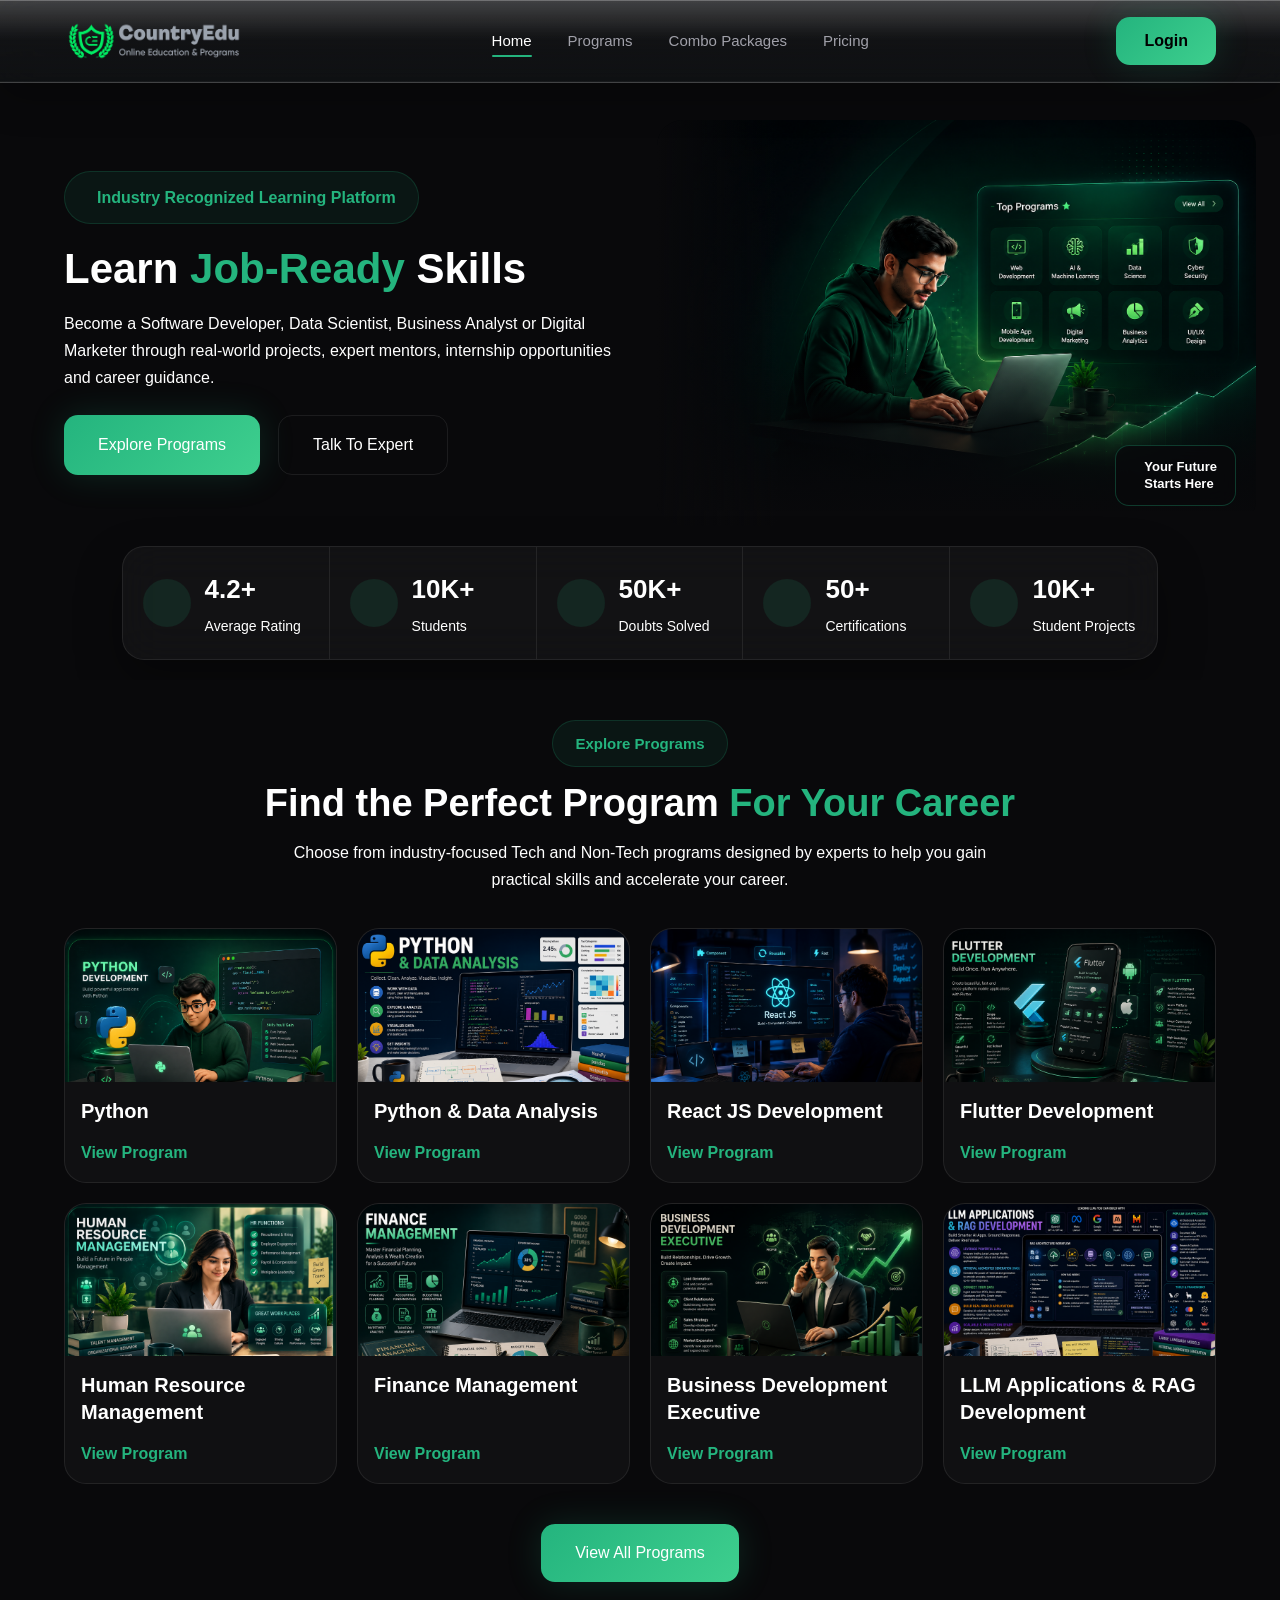
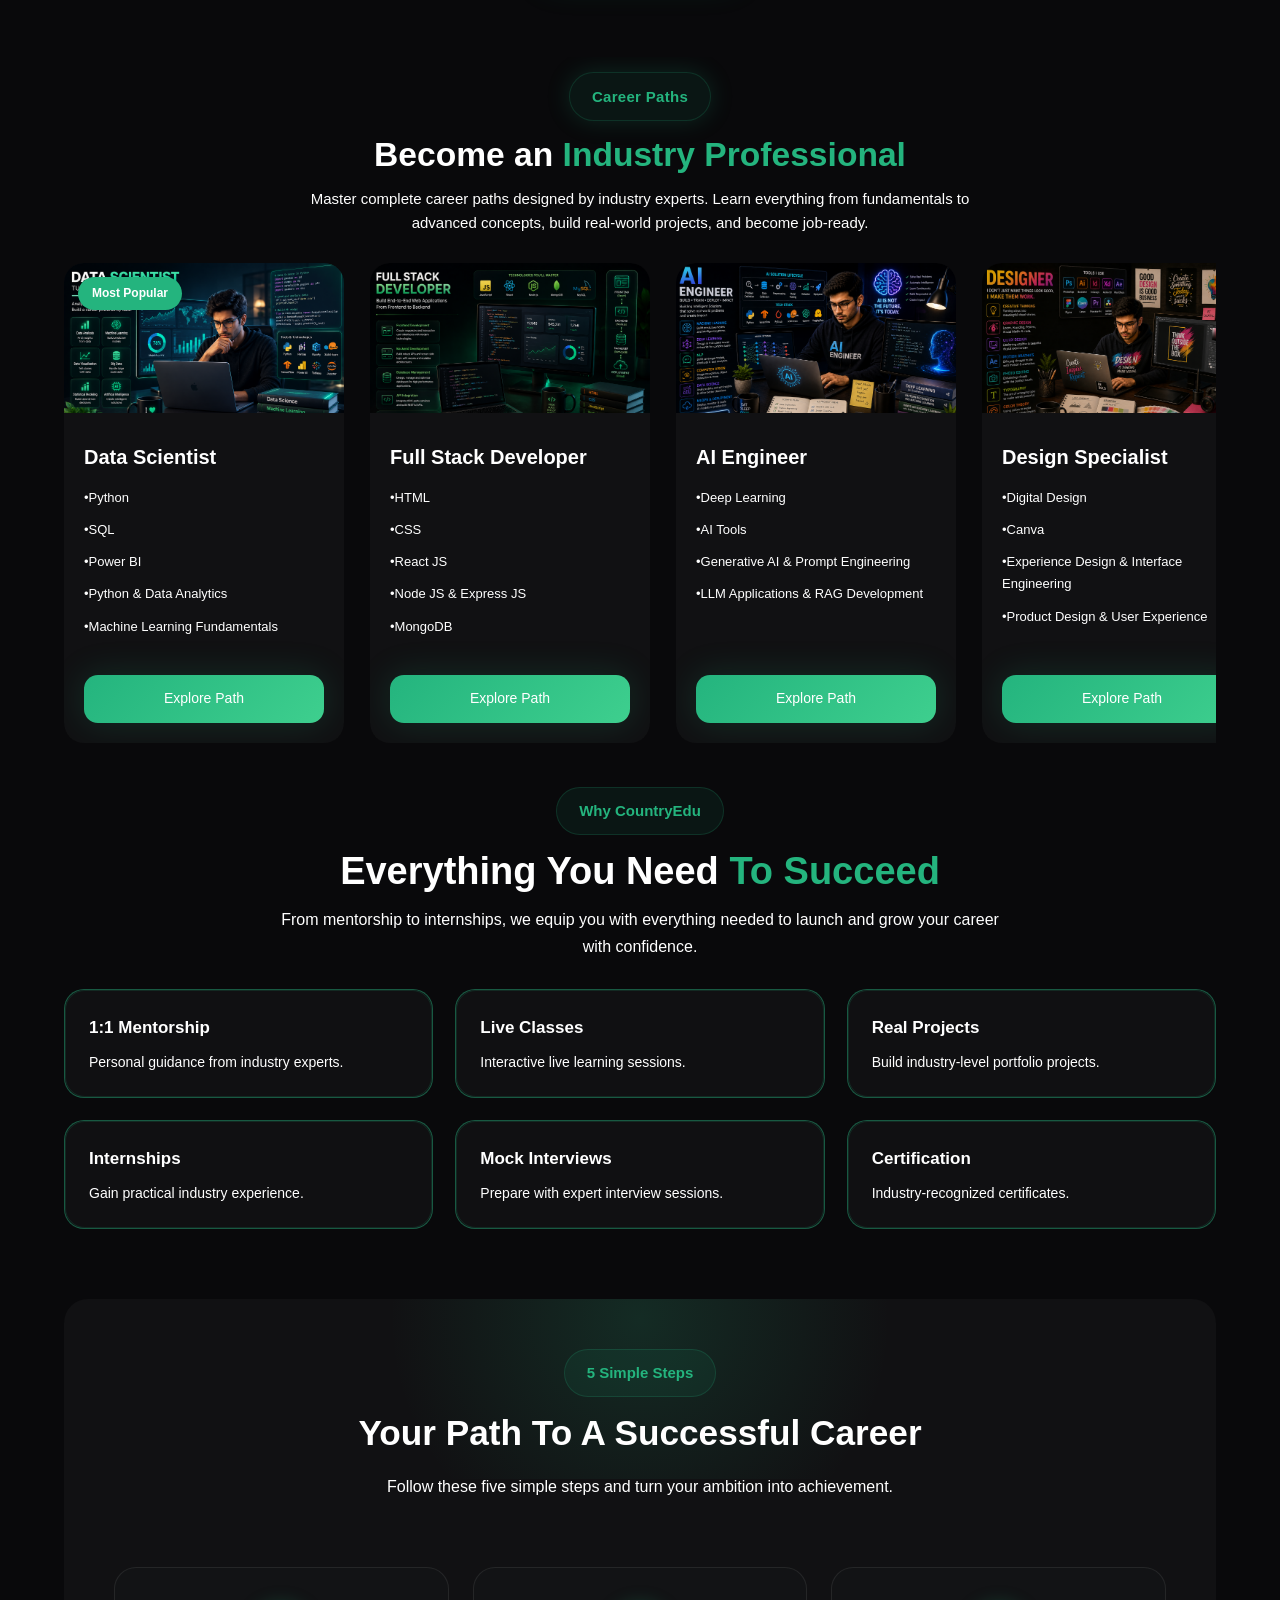
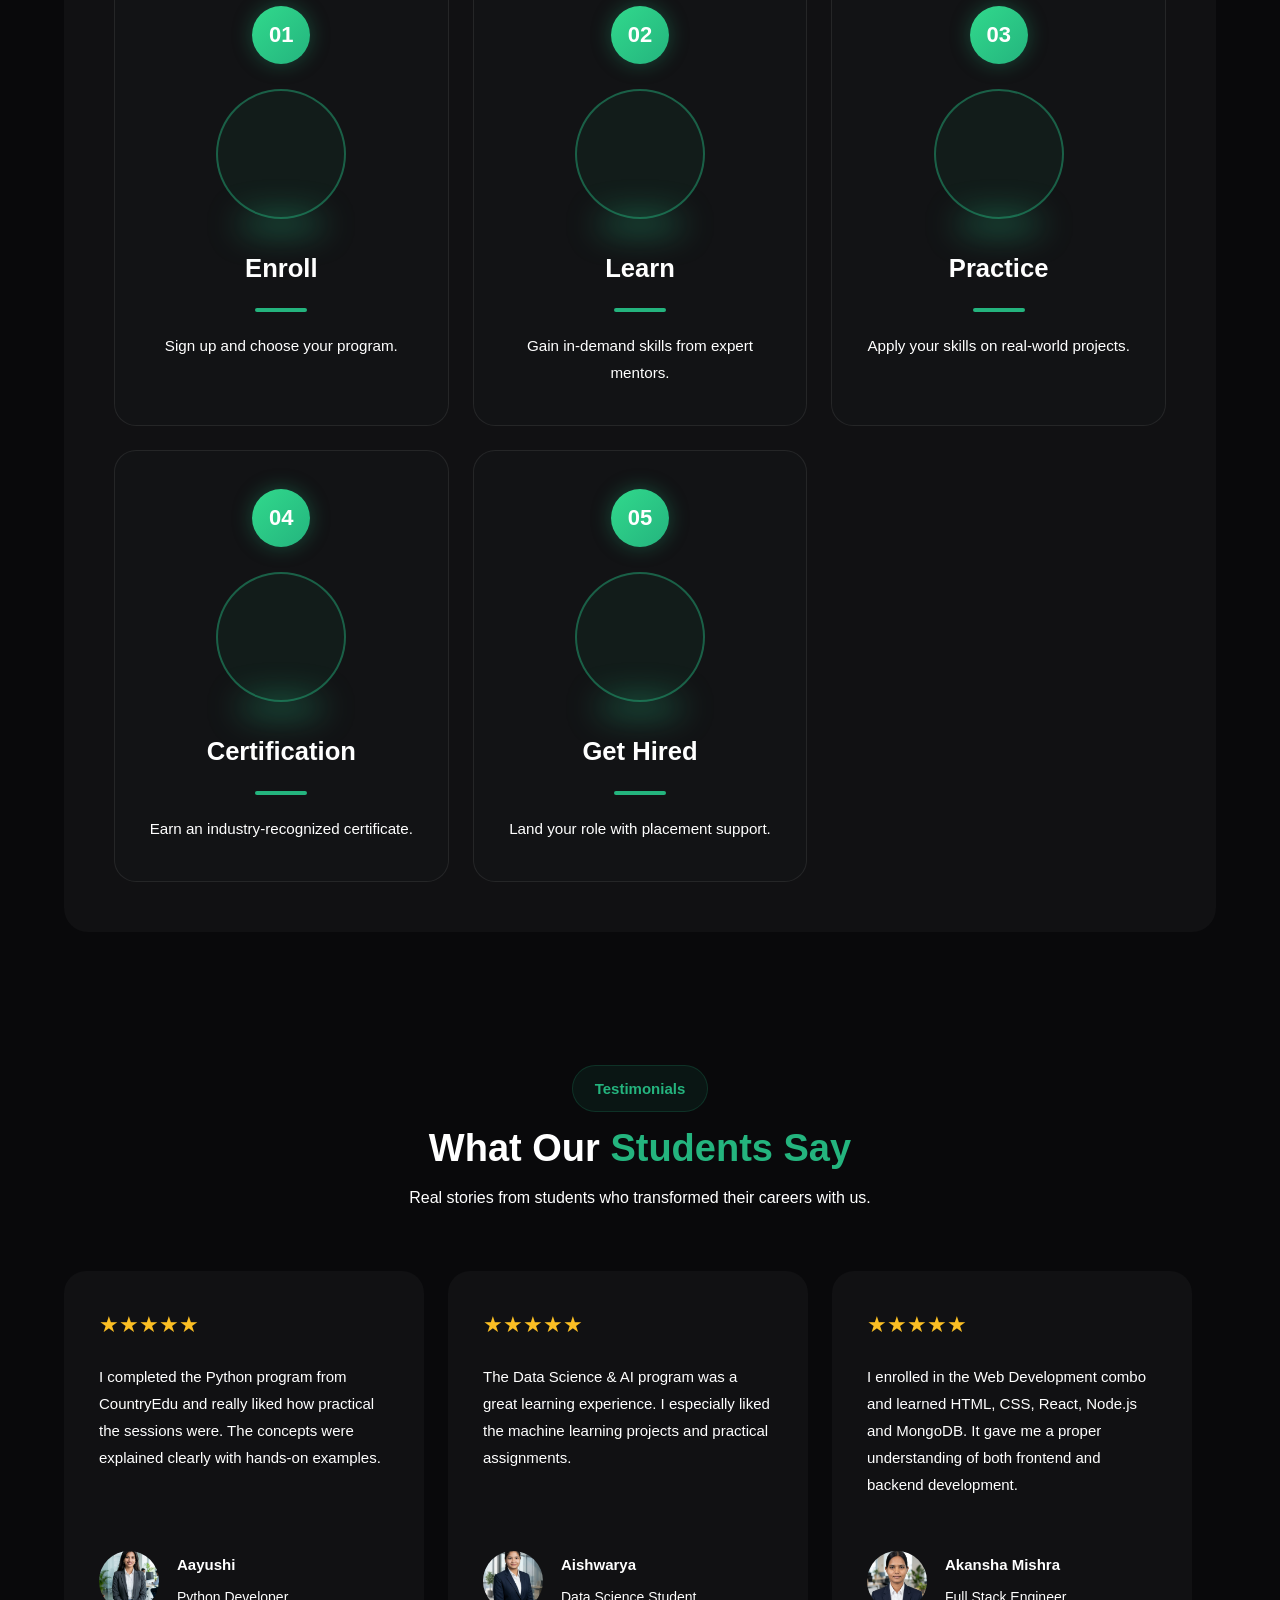
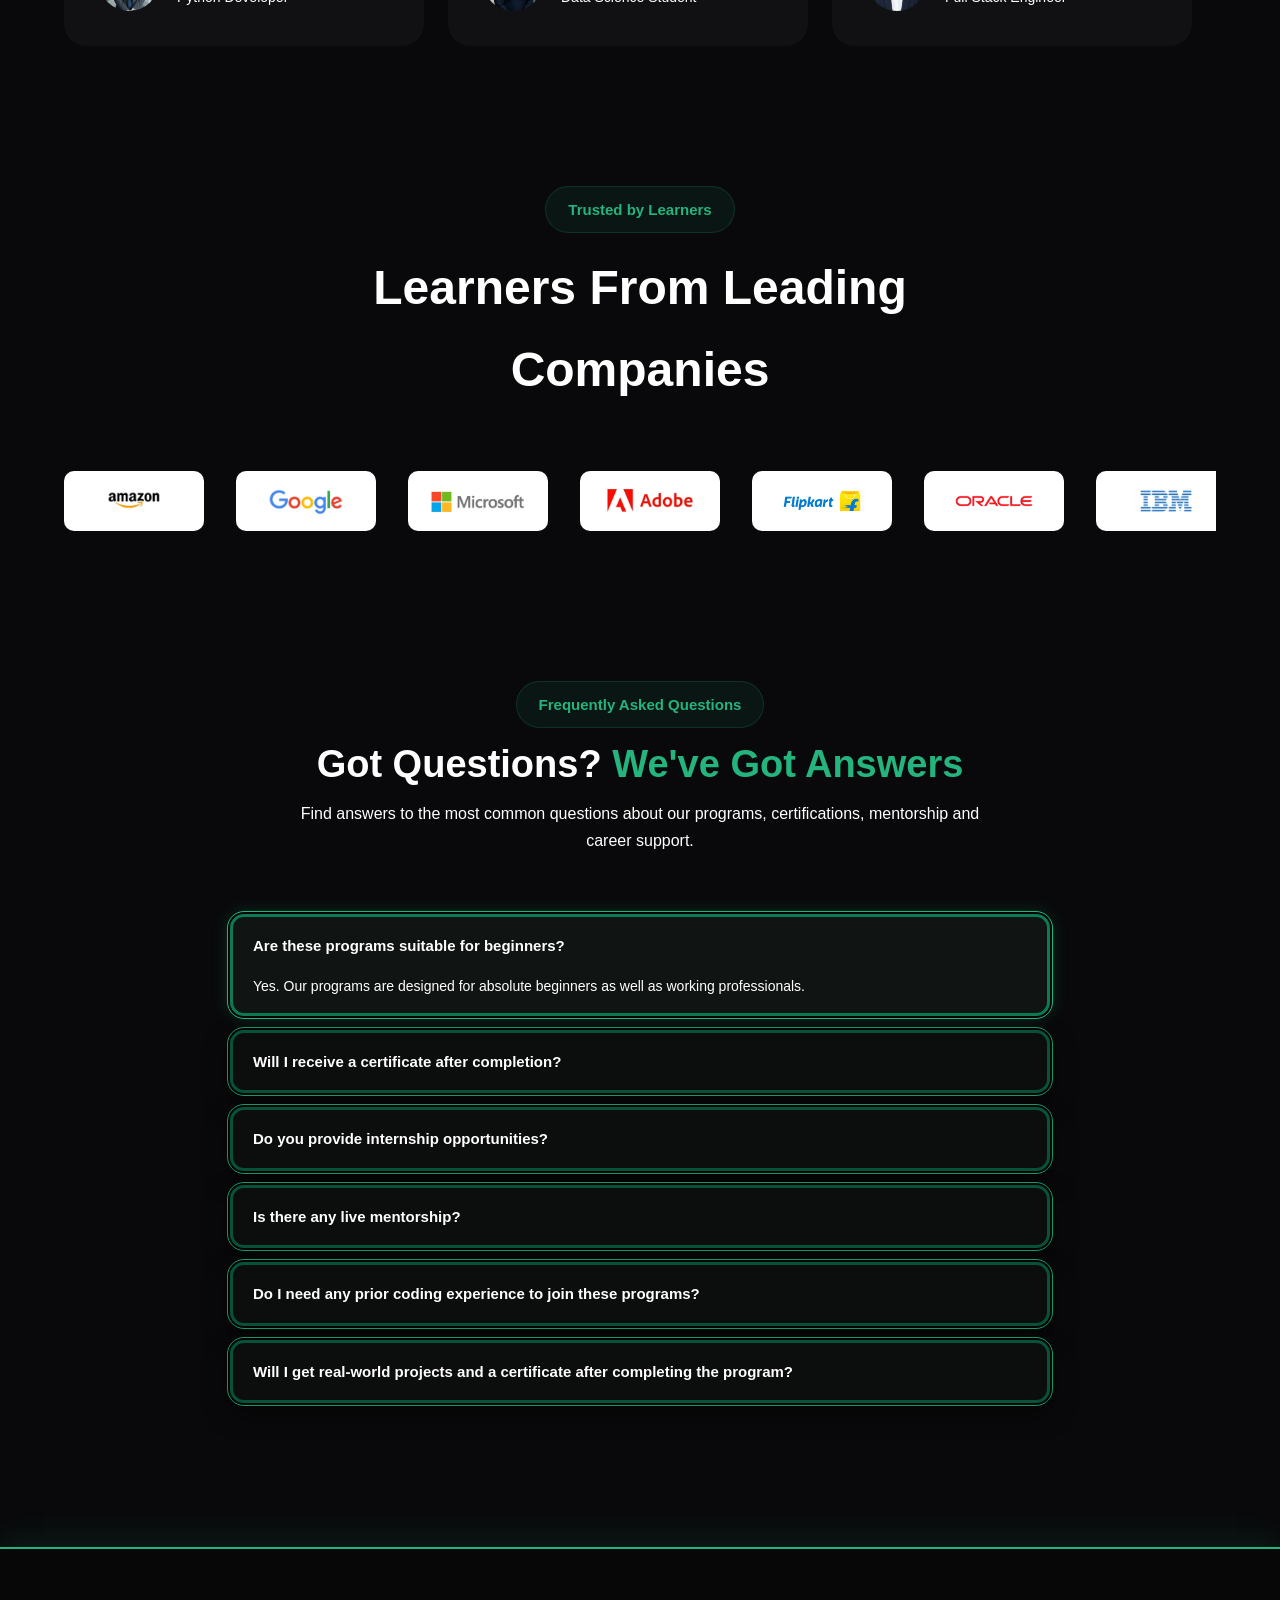
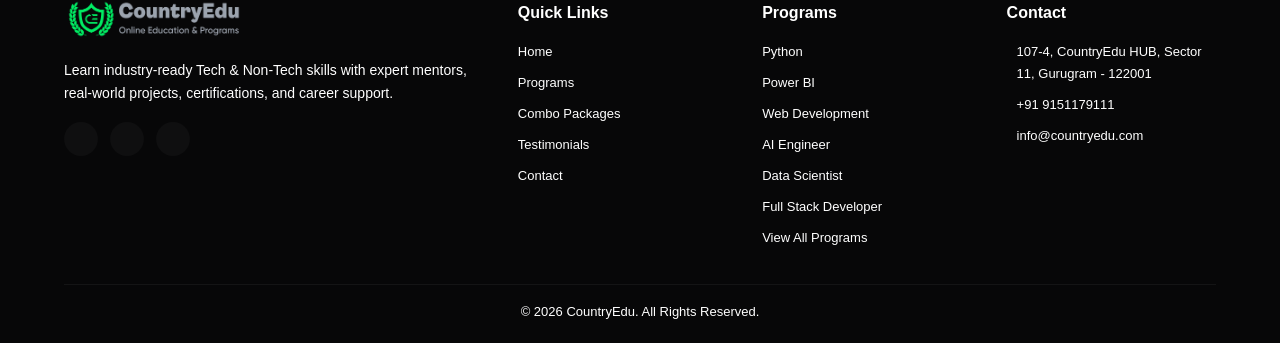
==== commit 816e89ac: "Update index.html" ====
--- a/index.html
+++ b/index.html
@@ -697,7 +697,7 @@
                             <li>•Machine Learning Fundamentals</li>
                         </ul>
 
-                        <a href="#" class="btn-primary">Explore Path</a>
+                        <a href="pricing.html" class="btn-primary">Explore Path</a>
 
                     </div>
 
@@ -2836,4 +2836,4 @@
 
 </body>
 
-</html>+</html>
--- a/css/global.css
+++ b/css/global.css
@@ -0,0 +1,4760 @@
+/* =====================================================
+   COUNTRYEDU DESIGN SYSTEM
+   Author : CountryEdu
+   Theme  : Emerald Premium
+===================================================== */
+
+:root {
+
+    /* ===============================
+       BRAND COLORS
+    =============================== */
+
+    --primary: #24B47E;
+    --primary-hover: #3ECF8E;
+    --primary-light: #6EE7B7;
+    --primary-dark: #1A8C63;
+
+    /* ===============================
+       CHAMPAGNE ACCENT
+    =============================== */
+
+    --champagne: #E8D8A8;
+    --champagne-light: #F3E7C5;
+    --champagne-dark: #CDBA7A;
+
+    /* ===============================
+       BACKGROUND
+    =============================== */
+
+    --bg-dark: #09090B;
+    --bg-secondary: #111315;
+    --bg-card: rgba(255,255,255,.03);
+
+    /* ===============================
+       TEXT
+    =============================== */
+
+    --white: #FFFFFF;
+    --text-primary: #FFFFFF;
+    --text-secondary: #A1A1AA;
+    --text-muted: #71717A;
+
+    /* ===============================
+       BORDER
+    =============================== */
+
+    --border: rgba(255,255,255,.08);
+    --border-hover: rgba(36,180,126,.35);
+
+    /* ===============================
+       STATUS COLORS
+    =============================== */
+
+    --success: #24B47E;
+    --warning: #E8D8A8;
+    --danger: #EF4444;
+    --info: #3B82F6;
+
+    /* ===============================
+       GRADIENTS
+    =============================== */
+
+    --primary-gradient:
+        linear-gradient(
+            135deg,
+            #24B47E,
+            #3ECF8E
+        );
+
+    --dark-gradient:
+        linear-gradient(
+            180deg,
+            #09090B,
+            #111315
+        );
+
+    /* ===============================
+       SHADOWS
+    =============================== */
+
+    --shadow-sm:
+        0 5px 20px rgba(0,0,0,.18);
+
+    --shadow-md:
+        0 12px 40px rgba(0,0,0,.30);
+
+    --shadow-lg:
+        0 20px 60px rgba(0,0,0,.40);
+
+    --green-glow:
+        0 0 35px rgba(36,180,126,.18);
+
+    /* ===============================
+       BORDER RADIUS
+    =============================== */
+
+    --radius-sm: 8px;
+    --radius-md: 14px;
+    --radius-lg: 20px;
+    --radius-xl: 30px;
+    --radius-round: 50%;
+
+    /* ===============================
+       CONTAINER
+    =============================== */
+
+    --container-width: 1280px;
+    --section-gap: 110px;
+
+    /* ===============================
+       TRANSITIONS
+    =============================== */
+
+    --transition:
+        all .35s ease;
+
+    /* ===============================
+       FONT FAMILY
+    =============================== */
+
+    --font-family:
+        'Inter',
+        sans-serif;
+
+}
+
+
+/* =====================================================
+   GLOBAL CSS
+===================================================== */
+
+body{
+
+    font-family:var(--font-family);
+
+    background:var(--bg-dark);
+
+    color:var(--text-primary);
+
+    line-height:1.7;
+
+}
+
+/* =========================
+   CONTAINER
+========================= */
+
+.container{
+
+    width:90%;
+
+    max-width:var(--container-width);
+
+    margin:auto;
+
+}
+
+/* =========================
+   SECTION
+========================= */
+
+section{
+
+    padding:var(--section-gap) 0;
+
+}
+
+/* =========================
+   HEADINGS
+========================= */
+
+h1{
+
+    font-size:4.5rem;
+
+    font-weight:800;
+
+    line-height:1.1;
+
+}
+
+h2{
+
+    font-size:3rem;
+
+    font-weight:700;
+
+}
+
+h3{
+
+    font-size:1.6rem;
+
+    font-weight:600;
+
+}
+
+p{
+
+    color:var(--text-secondary);
+
+}
+
+/* =========================
+   BUTTONS
+========================= */
+
+.btn-primary{
+
+    display:inline-flex;
+
+    align-items:center;
+
+    justify-content:center;
+
+    padding:15px 34px;
+
+    background:var(--primary-gradient);
+
+    color:var(--white);
+
+    border-radius:var(--radius-md);
+
+    transition:var(--transition);
+
+    box-shadow:var(--green-glow);
+
+}
+
+.btn-primary:hover{
+
+    transform:translateY(-3px);
+
+}
+
+.btn-secondary{
+
+    display:inline-flex;
+
+    align-items:center;
+
+    justify-content:center;
+
+    padding:15px 34px;
+
+    border:1px solid var(--border);
+
+    color:var(--white);
+
+    border-radius:var(--radius-md);
+
+    transition:var(--transition);
+
+}
+
+.btn-secondary:hover{
+
+    border-color:var(--primary);
+
+    background:rgba(36,180,126,.08);
+
+}
+/* =======================================
+        SCROLL ANIMATION
+======================================= */
+
+.hidden{
+
+    opacity:0;
+
+    transform:translateY(60px);
+
+    transition:all .8s ease;
+
+}
+
+.show{
+
+    opacity:1;
+
+    transform:translateY(0);
+
+}
+html{
+
+    scroll-behavior:smooth;
+
+}
+
+#hero,
+#programs,
+#combo,
+#testimonials,
+#footer{
+
+    scroll-margin-top:120px;
+
+}
+/* ==========================================================
+   ALL PROGRAMS PAGE
+========================================================== */
+
+#all-programs {
+  background: var(--bg-dark);
+  padding: 165px 0 80px;
+   position:relative;
+
+    overflow:hidden;
+
+    isolation:isolate;
+}
+
+#testimonials,
+#trusted {
+  background: var(--bg-dark);
+  padding: 80px 0;
+}
+/* ==========================================================
+   PROGRAM HERO BACKGROUND IMAGE
+========================================================== */
+
+/* ==========================================================
+   PROGRAMS PAGE HERO (BACKGROUND & LAYOUT)
+========================================================== */
+
+/* ==========================================================
+   PROGRAMS PAGE HERO (BACKGROUND & LAYOUT)
+========================================================== */
+
+.programs-hero {
+  position: relative;
+  padding: 160px 0 60px;
+  background-image: url('../../assets/images/hero/hero-combos-6.png');
+  background-repeat: no-repeat;
+  background-position: center center;
+  background-size: cover;
+}
+
+.programs-hero::before {
+  content: "";
+  position: absolute;
+  inset: 0;
+  background: linear-gradient(
+    180deg,
+    rgba(9, 9, 11, 0.65) 0%,
+    rgba(9, 9, 11, 0.45) 50%,
+    rgba(9, 9, 11, 0.75) 100%
+  );
+  z-index: 1;
+  pointer-events: none;
+}
+
+.programs-hero .container {
+  position: relative;
+  z-index: 2;
+}
+
+.programs-hero .hero-intro {
+  display: flex;
+  flex-direction: column;
+  justify-content: center;
+  align-items: center;
+  text-align: center;
+  margin-bottom: 24px;
+}
+
+.programs-hero .section-title {
+  font-size: 52px;
+  color: #ffffff;
+  text-shadow: 0 4px 18px rgba(0, 0, 0, 0.85);
+}
+
+.programs-hero .section-title span {
+  color: var(--primary);
+  text-shadow: 0 0 20px rgba(36, 180, 126, 0.4);
+}
+
+.programs-hero .section-description {
+  color: #f3f4f6;
+  font-size: 17px;
+  font-weight: 500;
+  text-shadow: 0 2px 10px rgba(0, 0, 0, 0.9);
+  max-width: 760px;
+}
+
+.programs-hero .program-search {
+  background: rgba(13, 17, 23, 0.85);
+  backdrop-filter: blur(14px);
+  -webkit-backdrop-filter: blur(14px);
+  border: 1px solid rgba(36, 180, 126, 0.4);
+  box-shadow: 0 12px 35px rgba(0, 0, 0, 0.6);
+}
+
+.programs-hero .program-search input {
+  color: #ffffff;
+}
+
+.programs-hero .program-search input::placeholder {
+  color: #d1d5db;
+}
+
+.programs-hero .search-result {
+  color: #ffffff;
+  font-weight: 600;
+  text-shadow: 0 2px 8px rgba(0, 0, 0, 0.9);
+}
+
+.programs-grid-section {
+  background: var(--bg-dark);
+  padding: 40px 0 80px;
+}
+
+/* ==========================================================
+   COMBO HERO BACKGROUND IMAGE (STRICTLY HERO ONLY)
+========================================================== */
+
+.combo-hero {
+  position: relative;
+  margin-top: 82px;
+  padding: 80px 0 220px;
+  min-height: 780px;
+  background-image: url('../../assets/images/hero/hero-combos-7.png');
+  background-repeat: no-repeat;
+  background-position: center center;
+  background-size: cover;
+  overflow: hidden;
+}
+
+.combo-hero::after {
+  content: "";
+  position: absolute;
+  left: 0;
+  right: 0;
+  bottom: 0;
+  height: 380px;
+  background: linear-gradient(
+    180deg,
+    rgba(9, 9, 11, 0) 0%,
+    rgba(9, 9, 11, 0.45) 45%,
+    rgba(9, 9, 11, 0.85) 75%,
+    rgba(9, 9, 11, 1) 100%
+  );
+  z-index: 1;
+  pointer-events: none;
+}
+
+.combo-hero::before {
+  content: "";
+  position: absolute;
+  inset: 0;
+  background: linear-gradient(
+    120deg,
+    rgba(255, 255, 255, 0.92) 0%,
+    rgba(255, 255, 255, 0.75) 35%,
+    rgba(255, 255, 255, 0.35) 65%,
+    rgba(255, 255, 255, 0.15) 100%
+  );
+  z-index: 1;
+  pointer-events: none;
+}
+
+.combo-hero .container {
+  position: relative;
+  z-index: 2;
+  max-width: 1320px;
+}
+
+.combo-hero .hero-copy {
+  max-width: 540px;
+  padding: 0;
+  background: transparent;
+  border: none;
+  box-shadow: none;
+  text-align: left;
+}
+
+.combo-hero .section-badge {
+  margin: 0 0 14px 0;
+  display: inline-table;
+  background: rgba(36, 180, 126, 0.55);
+  border-color: rgba(36, 180, 126, 0.9);
+  color: #06341f;
+  font-weight: 700;
+}
+
+.combo-hero .section-title {
+  font-size: 42px;
+  text-align: left;
+  color: #0f172a;
+  margin-bottom: 14px;
+  line-height: 1.15;
+  text-shadow: none;
+}
+
+.combo-hero .section-title span {
+  color: var(--primary);
+  text-shadow: 0 0 16px rgba(36, 180, 126, 0.4);
+}
+
+.combo-hero .section-description {
+  font-size: 15px;
+  max-width: 100%;
+  text-align: left;
+  margin: 0 0 22px;
+  color: #151c27;
+  line-height: 1.6;
+  text-shadow: none;
+}
+
+.combo-hero .program-search {
+  margin: 0;
+  background: rgba(18, 24, 30, 0.9);
+  backdrop-filter: blur(10px);
+  border: 1px solid rgba(36, 180, 126, 0.45);
+  box-shadow: 0 10px 30px rgba(0, 0, 0, 0.4);
+}
+
+.combo-hero .program-search input {
+  color: #ffffff;
+}
+
+.combo-hero .program-search input::placeholder {
+  color: #d1d5db;
+}
+
+.combo-hero .search-result {
+  text-align: left;
+  color: #0f172a;
+  font-weight: 600;
+  margin-top: 10px;
+  text-shadow: none;
+}
+
+.combo-grid-section {
+  background: var(--bg-dark);
+  padding: 40px 0 80px;
+}
+
+@media (max-width:768px){
+  .combo-hero{
+    margin-top:70px;
+    min-height:620px;
+    padding:40px 0 60px;
+    background-position:left center;
+  }
+
+  #all-programs.combo-hero .hero-copy{
+    max-width:100%;
+    text-align:center;
+    padding:24px 20px;
+    margin-top:0;
+    background:rgba(5,6,7,.78);
+    backdrop-filter:blur(10px);
+    -webkit-backdrop-filter:blur(10px);
+    border-radius:18px;
+  }
+
+  #all-programs.combo-hero .section-badge{
+    margin:0 auto 14px;
+  }
+
+  #all-programs.combo-hero .section-title{
+    font-size:28px;
+    text-align:center;
+    color:#ffffff;
+  }
+
+  #all-programs.combo-hero .section-description{
+    font-size:14px;
+    text-align:center;
+    color:#d7ded9;
+  }
+
+  #all-programs.combo-hero .search-result{
+    text-align:center;
+    color:#d7ded9;
+  }
+
+  #all-programs.combo-hero .program-grid{
+    margin-top:40px;
+  }
+}
+
+@media (max-width:480px){
+  .combo-hero{
+    min-height:480px;
+    padding:30px 0 40px;
+  }
+
+  #all-programs.combo-hero .section-title{
+    font-size:25px;
+  }
+}
+/* ==========================================================
+   SHARED SECTION CONTENT
+========================================================== */
+
+.section-badge {
+  display: table;
+  margin: 0 auto 14px;
+  padding: 10px 22px;
+  border-radius: 50px;
+  background: rgba(36, 180, 126, 0.08);
+  border: 1px solid rgba(36, 180, 126, 0.18);
+  color: var(--primary);
+  font-size: 14px;
+  font-weight: 700;
+}
+
+.section-title {
+  margin-bottom: 12px;
+  color: var(--text-white);
+  text-align: center;
+  font-size: 38px;
+  font-weight: 800;
+  line-height: 1.2;
+}
+
+.section-title span {
+  color: var(--primary);
+}
+
+.section-description {
+  max-width: 700px;
+  margin: 0 auto 28px;
+  color: var(--text-grey);
+  text-align: center;
+  font-size: 16px;
+  line-height: 1.7;
+}
+
+/* ==========================================================
+   SEARCH BOX
+========================================================== */
+
+.program-search {
+  display: flex;
+  align-items: center;
+  gap: 12px;
+  max-width: 620px;
+  height: 54px;
+  margin: 30px auto 10px;
+  padding: 0 18px;
+  border: 1px solid rgba(255, 255, 255, 0.12);
+  border-radius: 14px;
+  background: rgba(255, 255, 255, 0.04);
+  transition: 0.3s ease;
+}
+
+.program-search:focus-within {
+  border-color: var(--primary);
+  box-shadow: 0 0 0 4px rgba(36, 180, 126, 0.12);
+}
+
+.program-search i {
+  color: var(--primary);
+  font-size: 21px;
+}
+
+.program-search input {
+  width: 100%;
+  border: none;
+  outline: none;
+  background: transparent;
+  color: var(--text-white);
+  font-size: 15px;
+}
+
+.program-search input::placeholder {
+  color: var(--text-grey);
+}
+
+.search-result {
+  min-height: 22px;
+  color: var(--text-grey);
+  text-align: center;
+  font-size: 14px;
+}
+
+/* ==========================================================
+   PROGRAM CARDS
+========================================================== */
+
+.program-grid {
+  display: grid;
+  grid-template-columns: repeat(4, 1fr);
+  gap: 20px;
+  margin-top: 35px;
+}
+
+.program-card {
+  display: flex;
+  flex-direction: column;
+  overflow: hidden;
+  border: 1px solid rgba(255, 255, 255, 0.08);
+  border-radius: 22px;
+  background: rgba(255, 255, 255, 0.03);
+  transition: 0.35s ease;
+  cursor: pointer;
+}
+
+.program-card:hover {
+  transform: translateY(-8px);
+  border-color: rgba(36, 180, 126, 0.45);
+  box-shadow: 0 20px 40px rgba(0, 0, 0, 0.25);
+}
+
+.program-card img {
+  width: 100%;
+  aspect-ratio: 16 / 9;
+  object-fit: cover;
+  object-position: 50% 5%;
+  display: block;
+}
+.program-content {
+  display: flex;
+  flex: 1;
+  flex-direction: column;
+  padding: 20px;
+}
+
+.program-tag {
+  display: inline-block;
+  margin-bottom: 16px;
+  color: var(--primary);
+  font-size: 13px;
+  font-weight: 700;
+}
+
+.program-content h3 {
+  margin-bottom: 14px;
+  color: var(--text-white);
+  font-size: 20px;
+  font-weight: 700;
+  line-height: 1.35;
+}
+
+.program-content p {
+  flex: 1;
+  margin-bottom: 18px;
+  color: var(--text-grey);
+  font-size: 14px;
+  line-height: 1.6;
+}
+
+.program-link {
+  display: inline-flex;
+  align-items: center;
+  gap: 8px;
+  color: var(--primary);
+  font-weight: 700;
+  text-decoration: none;
+  transition: 0.3s ease;
+}
+
+.program-link:hover {
+  gap: 14px;
+}
+
+.no-results {
+  grid-column: 1 / -1;
+  padding: 45px 0;
+  color: var(--text-grey);
+  text-align: center;
+}
+
+/* ==========================================================
+   FLOATING TESTIMONIALS
+========================================================== */
+
+.testimonial-marquee {
+  width: 100%;
+  overflow: hidden;
+  margin-top: 45px;
+}
+
+.testimonial-track {
+  display: flex;
+  gap: 24px;
+  width: max-content;
+  animation: testimonialFlow 160s linear infinite;
+}
+
+.testimonial-marquee:hover .testimonial-track {
+  animation-play-state: paused;
+}
+
+@keyframes testimonialFlow {
+  from {
+    transform: translateX(0);
+  }
+
+  to {
+    transform: translateX(-50%);
+  }
+}
+
+.testimonial-card {
+  flex: 0 0 360px;
+  width: 360px;
+  padding: 30px;
+  border: 1px solid rgba(255, 255, 255, 0.08);
+  border-radius: 20px;
+  background: rgba(255, 255, 255, 0.03);
+  transition: 0.35s ease;
+}
+
+.testimonial-card:hover {
+  transform: translateY(-8px);
+  border-color: rgba(36, 180, 126, 0.45);
+  box-shadow: 0 18px 40px rgba(36, 180, 126, 0.12);
+}
+
+.testimonial-card p {
+  margin-bottom: 22px;
+  color: var(--text-grey);
+  font-size: 15px;
+  line-height: 1.8;
+}
+
+.testimonial-card h3 {
+  margin-bottom: 5px;
+  color: var(--text-white);
+  font-size: 16px;
+}
+
+.testimonial-card span {
+  color: var(--primary);
+  font-size: 13px;
+}
+
+/* ==========================================================
+   TRUSTED BY LEARNERS
+========================================================== */
+
+.trusted-grid {
+  display: grid;
+  grid-template-columns: repeat(4, 1fr);
+  gap: 12px;
+  max-width: 900px;
+  margin: 40px auto 0;
+}
+
+.trusted-card {
+  padding: 25px 15px;
+  border: 1px solid rgba(255, 255, 255, 0.08);
+  border-radius: 15px;
+  background: rgba(255, 255, 255, 0.03);
+  text-align: center;
+}
+
+.trusted-card h3 {
+  margin-bottom: 8px;
+  color: var(--primary);
+  font-size: 30px;
+}
+
+.trusted-card p {
+  color: var(--text-grey);
+  font-size: 14px;
+}
+
+/* ==========================================================
+   RESPONSIVE
+========================================================== */
+
+@media (max-width: 1200px) {
+  .program-grid {
+    grid-template-columns: repeat(3, 1fr);
+  }
+}
+
+@media (max-width: 900px) {
+  .program-grid {
+    grid-template-columns: repeat(2, 1fr);
+  }
+
+  .trusted-grid {
+    grid-template-columns: repeat(2, 1fr);
+  }
+}
+
+@media (max-width: 768px) {
+  #all-programs {
+    padding-top: 140px;
+  }
+
+  .section-title {
+    font-size: 30px;
+  }
+
+  .testimonial-card {
+    flex-basis: 290px;
+    width: 290px;
+  }
+
+  .testimonial-track {
+    animation-duration: 60s;
+  }
+}
+
+@media (max-width: 560px) {
+  .program-grid,
+  .trusted-grid {
+    grid-template-columns: 1fr;
+  }
+
+  .program-search {
+    margin-top: 24px;
+  }
+
+  .testimonial-card {
+    flex-basis: 260px;
+    width: 260px;
+    padding: 24px;
+  }
+}
+.program-image-placeholder {
+  display: flex;
+  align-items: center;
+  justify-content: center;
+  gap: 10px;
+  width: 100%;
+  aspect-ratio: 16 / 9;
+  background: rgba(36, 180, 126, 0.08);
+  border-bottom: 1px solid rgba(255, 255, 255, 0.08);
+  color: var(--primary);
+  font-size: 14px;
+  font-weight: 700;
+}
+
+.program-image-placeholder i {
+  font-size: 24px;
+}
+.stars {
+  margin-bottom: 20px;
+  color: #fbbf24;
+  font-size: 20px;
+}
+
+.student {
+  display: flex;
+  align-items: center;
+  gap: 14px;
+  margin-top: auto;
+}
+
+.student img {
+  width: 52px;
+  height: 52px;
+  border-radius: 50%;
+  object-fit: cover;
+}
+
+.student h4 {
+  margin-bottom: 4px;
+  color: var(--text-white);
+  font-size: 15px;
+}
+
+.student span {
+  color: var(--text-grey);
+  font-size: 13px;
+}
+
+.company-marquee {
+  width: 100%;
+  overflow: hidden;
+  margin-top: 45px;
+}
+
+.company-track {
+  display: flex;
+  align-items: center;
+  gap: 55px;
+  width: max-content;
+  animation: companyFlow 56s linear infinite;
+}
+
+.company-marquee:hover .company-track {
+  animation-play-state: paused;
+}
+
+.company-track img {
+  width: 120px;
+  height: 58px;
+  border-radius: 10px;
+  object-fit: contain;
+  background: white;
+  padding: 8px;
+}
+
+@keyframes companyFlow {
+  from {
+    transform: translateX(0);
+  }
+
+  to {
+    transform: translateX(-50%);
+  }
+}
+/* Keep all testimonial content aligned */
+.testimonial-card {
+  display: flex;
+  flex-direction: column;
+  min-height: 375px;
+}
+
+.testimonial-card p {
+  flex: 1;
+}
+
+.student {
+  min-height: 52px;
+}
+/* Program category buttons */
+.category-tabs {
+  display: flex;
+  justify-content: center;
+  flex-wrap: wrap;
+  gap: 10px;
+  margin: 24px 0 10px;
+}
+
+.tab {
+  padding: 10px 16px;
+  border: 1px solid rgba(255, 255, 255, 0.12);
+  border-radius: 50px;
+  background: rgba(255, 255, 255, 0.03);
+  color: var(--text-grey);
+  font-size: 13px;
+  font-weight: 600;
+  cursor: pointer;
+  transition: 0.3s ease;
+}
+
+.tab:hover,
+.tab.active {
+  border-color: var(--primary);
+  background: var(--primary);
+  color: #ffffff;
+}
+
+/* Keep every description centred in the same middle area */
+.program-content p {
+  display: flex;
+  align-items: center;
+  min-height: 70px;
+  margin-bottom: 18px;
+}
+
+/* Keep all program images aligned */
+.program-card > img,
+.program-image-placeholder {
+  width: 100%;
+  height: 190px;
+  aspect-ratio: auto;
+  object-fit: contain;
+  object-position: center;
+  background: rgba(255, 255, 255, 0.03);
+  flex-shrink: 0;
+}
+
+.program-card > img {
+  display: block;
+}
+
+.program-image-placeholder {
+  display: flex;
+  align-items: center;
+  justify-content: center;
+}
+
+/* Smaller category buttons on mobile */
+@media (max-width: 576px) {
+  .category-tabs {
+    gap: 7px;
+    margin: 18px 0 10px;
+  }
+
+  .category-tabs .tab {
+    padding: 7px 10px;
+    font-size: 11px;
+    line-height: 1.2;
+  }
+}
+
+/*======================================================
+        DECORATIVE HERO IMAGES
+======================================================*/
+
+.hero-bg{
+    position:absolute;
+    top:0;
+    width:420px;
+    height:100%;
+    display:flex;
+    align-items:flex-start;   /* was center — now pins images near the top */
+    justify-content:center;
+    padding-top:150px;          /* small offset below the navbar */
+    pointer-events:none;
+    z-index:0;
+}
+
+.hero-bg-left{ left:-80px; }
+.hero-bg-right{ right:-80px; }
+
+.hero-side-image{
+    width:430px;
+    opacity:1;
+    filter:none;
+    /* animation removed — images now stay still instead of floating up/down */
+}
+
+.hero-bg-right .hero-side-image{
+
+    animation-delay:3s;
+
+}
+
+@keyframes floatHero{
+
+    0%{
+
+        transform:translateY(0);
+
+    }
+
+    50%{
+
+        transform:translateY(-18px);
+
+    }
+
+    100%{
+
+        transform:translateY(0);
+
+    }
+
+}
+
+/* Keep content above images */
+
+#all-programs .container{
+
+    position:relative;
+
+    z-index:2;
+
+}
+
+@media(max-width:1200px){
+
+    .hero-bg{
+
+        display:none;
+
+    }
+
+}
+
+/* ==========================================================
+   PROGRAMS PAGE HERO
+========================================================== */
+
+#all-programs.programs-hero .section-title{
+  font-size:52px;
+}
+
+#all-programs.programs-hero .section-description{
+  font-size:19px;
+  max-width:820px;
+}
+
+#all-programs.programs-hero .program-search{
+  margin-top:0px;
+}
+
+@media (max-width:768px){
+  #all-programs.programs-hero .section-title{
+    font-size:32px;
+  }
+
+  #all-programs.programs-hero .section-description{
+    font-size:16px;
+  }
+
+  #all-programs.programs-hero .program-search{
+    margin-top:100px;
+  }
+}
+
+/* ==================== PROGRAM STATS ==================== */
+
+.program-stats {
+    width: 100%;
+    padding: 25px 6% 55px;   /* moved section upward */
+    background: #050607;
+    position: relative;
+    margin-top: -5px;
+}
+
+.stats-container {
+    max-width: 1150px;
+    margin: 0 auto;
+
+    display: grid;
+    grid-template-columns: repeat(3, 1fr);
+    gap: 22px;
+}
+
+/* Smaller Cards */
+.stat-card {
+    position: relative;
+
+    display: flex;
+    align-items: center;
+    gap: 18px;
+
+    min-height: 135px;
+    padding: 20px 24px;
+
+    background: linear-gradient(
+        145deg,
+        rgba(18, 27, 25, 0.95),
+        rgba(8, 12, 12, 0.95)
+    );
+
+    border: 1px solid rgba(40, 205, 145, 0.18);
+    border-radius: 16px;
+
+    transition: all 0.3s ease;
+    overflow: hidden;
+}
+
+/* Green glow */
+.stat-card::before {
+    content: "";
+    position: absolute;
+
+    width: 100px;
+    height: 100px;
+
+    top: -55px;
+    right: -40px;
+
+    background: rgba(35, 207, 143, 0.10);
+    filter: blur(30px);
+    border-radius: 50%;
+}
+
+/* Hover */
+.stat-card:hover {
+    transform: translateY(-4px);
+
+    border-color: rgba(35, 207, 143, 0.45);
+
+    box-shadow:
+        0 10px 30px rgba(0, 0, 0, 0.35),
+        0 0 20px rgba(35, 207, 143, 0.06);
+}
+
+/* Icon */
+.stat-icon {
+    min-width: 50px;
+    width: 50px;
+    height: 50px;
+
+    display: flex;
+    align-items: center;
+    justify-content: center;
+
+    border-radius: 12px;
+
+    background: rgba(35, 207, 143, 0.07);
+    border: 1px solid rgba(35, 207, 143, 0.20);
+
+    color: #25d596;
+
+    font-size: 19px;
+}
+
+/* Number */
+.stat-content h3 {
+    margin: 0;
+
+    font-size: 26px;
+    line-height: 1.1;
+    font-weight: 700;
+
+    color: #ffffff;
+}
+
+/* Label */
+.stat-content p {
+    margin: 5px 0 3px;
+
+    font-size: 15px;
+    line-height: 1.2;
+    font-weight: 600;
+
+    color: #25d596;
+}
+
+/* Description */
+.stat-content span {
+    display: block;
+
+    font-size: 11px;
+    line-height: 1.4;
+
+    color: #8f9996;
+}
+
+
+/* ==================== RESPONSIVE ==================== */
+
+@media (max-width: 900px) {
+
+    .stats-container {
+        grid-template-columns: 1fr;
+        max-width: 600px;
+    }
+
+}
+
+@media (max-width: 500px) {
+
+    .program-stats {
+        padding: 20px 18px 40px;
+    }
+
+    .stat-card {
+        min-height: 110px;
+        padding: 18px;
+    }
+
+    .stat-content h3 {
+        font-size: 23px;
+    }
+
+}
+/* ==========================================================
+                    COMBO PACKAGES
+========================================================== */
+
+#combo{
+    padding:15px 0 20px;
+    background:var(--bg-dark);
+    position:relative;
+    overflow:hidden;
+}
+
+/* ==========================================================
+                    COMPACT HEADER
+========================================================== */
+
+#combo .section-header h2{
+    font-size:2.1rem;
+    margin-bottom:12px;
+}
+
+#combo .section-header p{
+    font-size:15px;
+    line-height:1.6;
+}
+
+/* ==========================================================
+                    HIGHLIGHTED SECTION BADGE
+========================================================== */
+
+.combo-tag{
+    display:inline-flex;
+    align-items:center;
+    gap:8px;
+    background:rgba(36,180,126,.14);
+    border:1px solid rgba(36,180,126,.45);
+    color:var(--primary-light);
+    box-shadow:0 0 24px rgba(36,180,126,.18);
+    font-weight:700;
+    letter-spacing:.3px;
+}
+
+.combo-tag i{
+    font-size:16px;
+}
+
+/* ==========================================================
+            SCROLLABLE + FLOATING WRAPPER
+========================================================== */
+
+.combo-marquee{
+    position:relative;
+    width:100%;
+    overflow-x:auto;
+    overflow-y:hidden;
+    margin-top:18px;
+    padding-bottom:4px;
+    scroll-snap-type:x proximity;
+}
+
+.combo-track{
+    display:flex;
+    gap:26px;
+    width:max-content;
+    animation: comboFlow 80s linear infinite;
+}
+
+.combo-marquee:hover .combo-track{
+    animation-play-state: paused;
+}
+
+@keyframes comboFlow{
+    0%{
+        transform:translateX(0);
+    }
+
+    100%{
+        transform:translateX(-50%);
+    }
+}
+
+/* Hide scrollbar (Chrome/Edge/Safari) */
+
+.combo-marquee::-webkit-scrollbar{
+    display:none;
+}
+
+/* Hide scrollbar (Firefox) */
+
+.combo-marquee{
+    scrollbar-width:none;
+}
+
+/* ==========================================================
+                    CARD
+========================================================== */
+
+.combo-card{
+    background:var(--bg-card);
+    border:1px solid var(--border-color);
+    border-radius:20px;
+    overflow:hidden;
+    transition:.4s;
+    position:relative;
+
+    flex:0 0 280px;
+    width:280px;
+
+    scroll-snap-align:start;
+
+    display:flex;
+    flex-direction:column;
+
+    min-height:480px;
+}
+
+
+.combo-card:hover{
+    transform:translateY(-8px);
+    border-color:var(--primary);
+    box-shadow:0 20px 45px rgba(36,180,126,.15);
+}
+
+/* ==========================================================
+                    IMAGE
+========================================================== */
+
+.combo-image{
+    position:relative;
+    height:150px;
+    overflow:hidden;
+}
+
+.combo-image img{
+    width:100%;
+    height:100%;
+    object-fit:cover;
+    object-position:top center;
+    transition:.5s;
+}
+
+.combo-card:hover .combo-image img{
+    transform:scale(1.08);
+}
+
+/* ==========================================================
+                    BADGE
+========================================================== */
+
+.combo-badge{
+    position:absolute;
+    top:14px;
+    left:14px;
+    background:var(--primary);
+    color:#fff;
+    padding:6px 14px;
+    border-radius:50px;
+    font-size:12px;
+    font-weight:600;
+}
+
+/* ==========================================================
+                    CONTENT
+========================================================== */
+
+.combo-content{
+    padding:20px;
+
+    display:flex;
+    flex-direction:column;
+    flex:1;
+}
+
+.combo-content h3{
+    color:var(--text-white);
+    font-size:20px;
+
+    margin-bottom:6px;
+
+    min-height:48px;
+
+    display:flex;
+    align-items:center;
+}
+
+.combo-content p{
+    color:var(--text-grey);
+
+    line-height:1.4;
+
+    font-size:13px;
+
+    margin-bottom:10px;
+
+    min-height:42px;
+}
+
+/* ==========================================================
+                    FEATURES
+========================================================== */
+
+.combo-content ul{
+    margin-bottom:18px;
+
+    flex:1;
+}
+
+.combo-content ul li{
+    display:flex;
+    align-items:center;
+    gap:10px;
+    margin-bottom:10px;
+    color:var(--text-grey);
+    font-size:13px;
+}
+
+.combo-content ul li i{
+    color:var(--primary);
+    font-size:16px;
+}
+
+/* ==========================================================
+                    BUTTON
+========================================================== */
+
+.combo-content .btn-primary{
+    width:100%;
+    justify-content:center;
+
+    padding:12px 20px;
+
+    font-size:14px;
+
+    margin-top:auto;
+}
+
+/* ==========================================================
+                    HOVER EFFECT
+========================================================== */
+
+.combo-card::before{
+    content:"";
+    position:absolute;
+    width:200px;
+    height:200px;
+    background:rgba(36,180,126,.08);
+    border-radius:50%;
+    filter:blur(60px);
+    top:-100px;
+    right:-100px;
+    opacity:0;
+    transition:.4s;
+}
+
+.combo-card:hover::before{
+    opacity:1;
+}
+
+/* ==========================================================
+                    RESPONSIVE
+========================================================== */
+
+@media(max-width:768px){
+    #combo{
+        padding:30px 0 60px;
+    }
+
+    .combo-card{
+        flex:0 0 240px;
+        width:240px;
+    }
+
+    .combo-image{
+        height:140px;
+    }
+
+    .combo-track{
+        animation-duration:50s;
+    }
+}
+#combo .section-header{
+
+    text-align:center;
+
+    max-width:700px;
+
+    margin:0 auto;
+
+}
+
+/* ==========================================================
+                    FEATURES SECTION
+========================================================== */
+
+#features{
+    padding:20px 0 30px;
+    background:var(--bg-dark);
+    position:relative;
+    overflow:hidden;
+}
+
+/*==========================================================
+    LEARNING JOURNEY (NEW CARD DESIGN)
+==========================================================*/
+
+.roadmap{
+    background: var(--bg-card);
+    border: 1px solid var(--border-color);
+    border-radius: 24px;
+    padding: 70px 50px;
+    position: relative;
+    overflow: hidden;
+}
+
+.roadmap::before{
+    content: "";
+    position: absolute;
+    top: -180px;
+    left: 50%;
+    transform: translateX(-50%);
+    width: 700px;
+    height: 350px;
+    background: radial-gradient(circle, rgba(36,180,126,.16), transparent 72%);
+    pointer-events: none;
+}
+
+.roadmap .section-header{
+    text-align: center;
+    position: relative;
+    z-index: 2;
+}
+
+.roadmap .section-header h2{
+    font-size: 2.5rem;
+    line-height: 1.25;
+}
+
+.roadmap-subtitle{
+    margin-top: 18px;
+    max-width: 720px;
+    margin-inline: auto;
+    color: var(--text-grey);
+    line-height: 1.8;
+    font-size: 1rem;
+}
+
+.roadmap-cards{
+
+    margin-top: 65px;
+
+    display: grid;
+
+    grid-template-columns: repeat(5,1fr);
+
+    gap: 24px;
+
+}
+
+.roadmap-card{
+
+    background: #121315;
+
+    border: 1px solid rgba(255,255,255,.08);
+
+    border-radius: 22px;
+
+    padding: 38px 26px;
+
+    text-align: center;
+
+    position: relative;
+
+    transition: .35s ease;
+
+    overflow: hidden;
+
+}
+
+.roadmap-card::before{
+
+    content:"";
+
+    position:absolute;
+
+    inset:0;
+
+    background:linear-gradient(
+        180deg,
+        rgba(36,180,126,.06),
+        transparent 45%
+    );
+
+    opacity:0;
+
+    transition:.35s;
+
+}
+
+.roadmap-card:hover{
+
+    transform:translateY(-10px);
+
+    border-color:var(--primary);
+
+    box-shadow:0 20px 40px rgba(36,180,126,.15);
+
+}
+
+.roadmap-card:hover::before{
+
+    opacity:1;
+
+}
+
+.step-number{
+
+    width:58px;
+    height:58px;
+
+    margin:0 auto 25px;
+
+    border-radius:50%;
+
+    display:flex;
+    align-items:center;
+    justify-content:center;
+
+    background:linear-gradient(135deg,#31d98c,#24B47E);
+
+    color:#fff;
+
+    font-size:22px;
+
+    font-weight:700;
+
+    box-shadow:0 0 20px rgba(36,180,126,.35);
+
+}
+
+.roadmap-card .step-icon{
+
+    width:130px;
+    height:130px;
+
+    margin:0 auto 28px;
+
+    border-radius:50%;
+
+    display:flex;
+    align-items:center;
+    justify-content:center;
+
+    border:2px solid rgba(36,180,126,.45);
+
+    background:rgba(36,180,126,.06);
+
+    position:relative;
+
+    transition:.35s;
+
+}
+
+.roadmap-card .step-icon::after{
+
+    content:"";
+
+    position:absolute;
+
+    width:90px;
+
+    height:18px;
+
+    left:50%;
+
+    bottom:-16px;
+
+    transform:translateX(-50%);
+
+    background:rgba(36,180,126,.5);
+
+    filter:blur(16px);
+
+    border-radius:50%;
+
+}
+
+.roadmap-card .step-icon i{
+
+    color:var(--primary);
+
+    font-size:54px;
+
+    transition:.35s;
+
+}
+
+.roadmap-card:hover .step-icon{
+
+    transform:scale(1.08);
+
+}
+
+.roadmap-card:hover .step-icon i{
+
+    transform:scale(1.08);
+
+}
+
+.roadmap-card h3{
+
+    color:var(--text-white);
+
+    font-size:1.6rem;
+
+    margin-bottom:18px;
+
+}
+
+.card-line{
+
+    width:52px;
+
+    height:4px;
+
+    border-radius:20px;
+
+    background:var(--primary);
+
+    display:block;
+
+    margin:0 auto 20px;
+
+}
+
+.roadmap-card p{
+
+    color:var(--text-grey);
+
+    line-height:1.8;
+
+    font-size:.95rem;
+
+}
+
+/*==========================================================
+    RESPONSIVE
+==========================================================*/
+
+@media(max-width:1400px){
+
+    .roadmap-cards{
+
+        grid-template-columns:repeat(3,1fr);
+
+    }
+
+}
+
+@media(max-width:992px){
+
+    .roadmap{
+
+        padding:55px 30px;
+
+    }
+
+    .roadmap-cards{
+
+        grid-template-columns:repeat(2,1fr);
+
+    }
+
+}
+
+@media(max-width:768px){
+
+    .roadmap .section-header h2{
+
+        font-size:2rem;
+
+    }
+
+}
+
+@media(max-width:576px){
+
+    .roadmap{
+
+        padding:40px 20px;
+
+    }
+
+    .roadmap-cards{
+
+        grid-template-columns:1fr;
+
+        gap:20px;
+
+    }
+
+    .roadmap-card{
+
+        padding:32px 20px;
+
+    }
+
+    .roadmap-card .step-icon{
+
+        width:110px;
+
+        height:110px;
+
+    }
+
+    .roadmap-card .step-icon i{
+
+        font-size:42px;
+
+    }
+
+}
+/* ==========================================================
+                    ROADMAP (HORIZONTAL ZIGZAG)
+========================================================== */
+
+.roadmap{
+    background:var(--bg-card);
+    border:1px solid var(--border-color);
+    border-radius:24px;
+    padding:50px;
+    position:relative;
+    overflow:hidden;
+}
+
+.roadmap::before{
+    content:"";
+    position:absolute;
+    top:-140px;
+    left:50%;
+    transform:translateX(-50%);
+    width:640px;
+    height:320px;
+    background:radial-gradient(circle, rgba(36,180,126,.16), transparent 70%);
+    pointer-events:none;
+    z-index:0;
+}
+
+.roadmap .section-header,
+.roadmap-steps{
+    position:relative;
+    z-index:1;
+}
+
+.roadmap .section-header{
+    text-align:center;
+    margin-bottom:10px;
+}
+
+.roadmap .section-header h2{
+    font-size:2.2rem;
+    line-height:1.25;
+}
+
+.roadmap-steps{
+    position:relative;
+    display:grid;
+    grid-template-columns:repeat(3, 260px);
+    column-gap:90px;
+    row-gap:90px;
+    justify-content:center;
+    margin-top:60px;
+}
+
+.roadmap-path{
+    position:absolute;
+    top:0;
+    left:50%;
+    transform:translateX(-50%);
+    width:960px;
+    height:620px;
+    z-index:0;
+    pointer-events:none;
+}
+
+.roadmap-step{
+    display:flex;
+    flex-direction:column;
+    align-items:center;
+    text-align:center;
+    position:relative;
+    z-index:1;
+
+    /* Card styling */
+    background:var(--bg-card);
+    border: 100px solid rgba(36,180,126,.35);
+    border-radius:30px;
+    padding:32px 24px;
+    transition:all .35s ease;
+    overflow:hidden;
+}
+.roadmap-step:hover{
+    border-color:var(--primary);
+    box-shadow:0 0 25px rgba(36,180,126,.15);
+    transform:translateY(-6px);
+}
+
+/* Row 1: Enroll, Learn, Practice */
+
+.roadmap-step:nth-child(2){
+    grid-column:1;
+    grid-row:1;
+}
+
+.roadmap-step:nth-child(3){
+    grid-column:2;
+    grid-row:1;
+}
+
+.roadmap-step:nth-child(4){
+    grid-column:3;
+    grid-row:1;
+}
+
+/* Row 2: Certification (under Practice), Get Hired (left of it) */
+
+.roadmap-step:nth-child(5){
+    grid-column:3;
+    grid-row:2;
+}
+
+.roadmap-step:nth-child(6){
+    grid-column:2;
+    grid-row:2;
+}
+
+.roadmap-step:hover .step-icon{
+    transform:translateY(-8px) scale(1.05);
+    border-color:var(--primary);
+    box-shadow:0 15px 35px rgba(36,180,126,.28);
+}
+
+.roadmap-step:hover .step-icon::before{
+    opacity:1;
+}
+
+.roadmap-step:hover .step-icon i{
+    transform:scale(1.1);
+}
+
+.roadmap-path-line{
+    stroke-dasharray:6 10;
+    animation:roadmapFlow 2.2s linear infinite;
+    filter:drop-shadow(0 0 4px rgba(36,180,126,.45));
+}
+
+@keyframes roadmapFlow{
+    to{ stroke-dashoffset:-160; }
+}
+
+.roadmap-step h4{
+    color:var(--text-white);
+    font-size:18px;
+    margin-bottom:8px;
+}
+
+.roadmap-step p{
+    color:var(--text-grey);
+    font-size:14px;
+    line-height:1.6;
+}
+
+/* ==========================================================
+                    BENTO GRID
+========================================================== */
+
+.bento-grid{
+    display:grid;
+    grid-template-columns:repeat(3,1fr);
+    gap:22px;
+    margin-bottom:70px;
+}
+
+.bento-card{
+    background:var(--bg-card);
+    border:1px solid rgba(36,180,126,.45);
+    border-radius:20px;
+    padding:24px;
+    transition:.35s;
+    position:relative;
+    overflow:hidden;
+}
+
+.bento-card::before{
+    content:"";
+    position:absolute;
+    inset:0;
+    border-radius:20px;
+    border:1px solid rgba(36,180,126,.15);
+    pointer-events:none;
+}
+
+.bento-card:hover{
+    transform:translateY(-8px);
+    border-color:var(--primary);
+    box-shadow:0 0 25px rgba(36,180,126,.15);
+}
+
+.bento-card i{
+    font-size:30px;
+    color:var(--primary);
+    margin-bottom:14px;
+}
+
+.bento-card h4{
+    color:var(--text-white);
+    margin-bottom:8px;
+    font-size:17px;
+}
+
+.bento-card p{
+    color:var(--text-grey);
+    line-height:1.6;
+    font-size:14px;
+}
+
+/* ==========================================================
+                    RESPONSIVE
+========================================================== */
+
+@media(max-width:1100px){
+    .roadmap-steps{
+        grid-template-columns:1fr;
+        row-gap:50px;
+    }
+
+    .roadmap-step:nth-child(2),
+    .roadmap-step:nth-child(3),
+    .roadmap-step:nth-child(4),
+    .roadmap-step:nth-child(5),
+    .roadmap-step:nth-child(6){
+        grid-column:1;
+    }
+
+    .roadmap-step:nth-child(2){grid-row:1;}
+    .roadmap-step:nth-child(3){grid-row:2;}
+    .roadmap-step:nth-child(4){grid-row:3;}
+    .roadmap-step:nth-child(5){grid-row:4;}
+    .roadmap-step:nth-child(6){grid-row:5;}
+
+    .roadmap-path{
+        display:none;
+    }
+}
+
+@media(max-width:768px){
+    .bento-grid{
+        grid-template-columns:repeat(2,1fr);
+    }
+
+    .roadmap{
+        padding:30px;
+    }
+}
+
+@media(max-width:576px){
+    #features{
+        padding:60px 0 90px;
+    }
+
+    .step-icon{
+        width:70px;
+        height:70px;
+    }
+
+    .step-icon i{
+        font-size:28px;
+    }
+}
+
+@media(max-width:480px){
+    .bento-grid{
+        grid-template-columns:1fr;
+    }
+
+    .bento-card{
+        text-align:center;
+    }
+
+    .bento-card i{
+        margin-left:auto;
+        margin-right:auto;
+    }
+}
+
+/* ==========================================================
+                        FAQ
+========================================================== */
+
+/* ==========================================================
+                        FAQ
+========================================================== */
+
+#faq{
+
+    padding:50px 0 80px;
+
+    background:var(--bg-dark);
+
+}
+#faq .section-header{
+
+    text-align:center;
+
+    max-width:700px;
+
+    margin:0 auto;
+
+}
+
+.faq-container{
+
+    max-width:820px;
+
+    margin:60px auto 0;
+
+}
+
+.faq-item{
+
+    background:var(--bg-card);
+
+    border:1px solid var(--border-color);
+
+    border-radius:14px;
+
+    margin-bottom:14px;
+
+    overflow:hidden;
+
+    transition:.35s;
+
+}
+
+.faq-item:hover{
+
+    border-color:var(--primary);
+
+}
+
+.faq-question{
+
+    display:flex;
+
+    justify-content:space-between;
+
+    align-items:center;
+
+    padding:16px 20px;
+
+    cursor:pointer;
+
+}
+
+.faq-question h3{
+
+    color:var(--text-white);
+
+    font-size:15px;
+
+}
+
+.faq-question i{
+
+    color:var(--primary);
+
+    font-size:20px;
+
+}
+
+.faq-answer{
+
+    padding:0 20px;
+
+    max-height:0;
+
+    overflow:hidden;
+
+    transition:.4s;
+
+}
+
+.faq-answer p{
+
+    color:var(--text-grey);
+
+    font-size:14px;
+
+    line-height:1.6;
+
+    padding-bottom:16px;
+
+}
+
+.faq-item.active .faq-answer{
+
+    max-height:250px;
+
+}
+
+.faq-item.active{
+
+    border-color:var(--primary);
+
+}
+/* ==========================================================
+                        FOOTER
+========================================================== */
+
+#footer{
+
+    background:#070708;
+
+    padding:50px 0 20px;
+
+    border-top:1px solid var(--border-color);
+
+}
+
+.footer-grid{
+
+    display:grid;
+
+    grid-template-columns:2fr 1fr 1fr 1fr;
+
+    gap:35px;
+
+}
+
+.footer-logo{
+
+    display:flex;
+
+    align-items:center;
+
+    gap:10px;
+
+    margin-bottom:14px;
+
+}
+
+.footer-logo img{
+
+    width:36px;
+
+}
+
+.footer-logo h2{
+
+    color:var(--text-white);
+
+    font-size:22px;
+
+}
+
+.footer-logo span{
+
+    color:var(--primary);
+
+}
+
+.footer-column p{
+
+    color:var(--text-grey);
+
+    font-size:14px;
+
+    line-height:1.6;
+
+    margin-bottom:18px;
+
+}
+
+.footer-column h3{
+
+    color:var(--text-white);
+
+    margin-bottom:14px;
+
+    font-size:16px;
+
+}
+
+.footer-column ul{
+
+    display:flex;
+
+    flex-direction:column;
+
+    gap:9px;
+
+}
+
+.footer-column ul li{
+
+    color:var(--text-grey);
+
+    display:flex;
+
+    align-items:center;
+
+    gap:10px;
+
+    font-size:13px;
+
+}
+
+.footer-column ul li a{
+
+    color:var(--text-grey);
+
+    font-size:13px;
+
+    transition:.35s;
+
+}
+
+.footer-column ul li a:hover{
+
+    color:var(--primary);
+
+    padding-left:8px;
+
+}
+
+.footer-column i{
+
+    color:var(--primary);
+
+}
+
+.social-links{
+
+    display:flex;
+
+    gap:12px;
+
+}
+
+.social-links a{
+
+    width:34px;
+
+    height:34px;
+
+    display:flex;
+
+    justify-content:center;
+
+    align-items:center;
+
+    border-radius:50%;
+
+    background:var(--bg-card);
+
+    border:1px solid var(--border-color);
+
+    color:var(--text-white);
+
+    transition:.35s;
+
+    font-size:14px;
+
+}
+
+.social-links a:hover{
+
+    background:var(--primary);
+
+    border-color:var(--primary);
+
+    transform:translateY(-4px);
+
+}
+
+.footer-bottom{
+
+    margin-top:35px;
+
+    padding-top:16px;
+
+    border-top:1px solid rgba(255,255,255,.05);
+
+    text-align:center;
+
+}
+
+.footer-bottom p{
+
+    color:var(--text-grey);
+
+    font-size:13px;
+
+}
+
+/* ==========================================================
+                    RESPONSIVE
+========================================================== */
+
+@media(max-width:1100px){
+
+    .footer-grid{
+
+        grid-template-columns:repeat(2,1fr);
+
+    }
+
+}
+
+@media(max-width:768px){
+
+    .footer-grid{
+
+        grid-template-columns:1fr;
+
+        gap:45px;
+
+    }
+
+}
+.footer-logo{
+
+    display:inline-flex;
+
+    align-items:center;
+
+    margin-bottom:20px;
+
+}
+
+.footer-logo img{
+
+    width:180px;
+
+    height:auto;
+
+    display:block;
+
+}
+@media(max-width:992px){
+
+    .global-grid{
+
+        grid-template-columns:repeat(2,1fr);
+
+    }
+
+}
+
+@media(max-width:576px){
+
+    .global-grid{
+
+        grid-template-columns:1fr;
+
+    }
+
+}
+/* Clear separation before footer */
+#footer {
+  position: relative;
+  margin-top: 50px;
+  border-top: 2px solid #24b47e;
+  box-shadow: 0 -8px 28px rgba(36, 180, 126, 0.12);
+}
+
+/* ==========================================================
+                    HERO SECTION
+========================================================== */
+
+#hero{
+
+    position: relative;
+
+    background: var(--bg-dark);
+
+    padding: 120px 0 20px;
+
+    overflow: hidden;
+
+}
+
+.hero-container{
+
+    display:grid;
+
+    grid-template-columns:40% 60%;
+
+    align-items:center;
+
+    gap:50px;
+
+}
+
+/* ==========================================================
+                    HERO LEFT
+========================================================== */
+
+.hero-left{
+
+    position:relative;
+
+    z-index:2;
+
+}
+
+.hero-badge{
+
+    display:inline-flex;
+
+    align-items:center;
+
+    gap:10px;
+
+    padding:12px 22px;
+
+    border-radius:50px;
+
+    background:rgba(36,180,126,.08);
+
+    border:1px solid rgba(36,180,126,.18);
+
+    color:var(--primary);
+
+    font-weight:600;
+
+    margin-bottom:22px;
+
+}
+
+.hero-badge i{
+
+    font-size:18px;
+
+}
+
+.hero-left h1{
+
+    font-size:46px;
+
+    line-height:1.08;
+
+    color:var(--text-white);
+
+    font-weight:800;
+
+    margin-bottom:18px;
+
+}
+
+.hero-left h1 span{
+
+    color:var(--primary);
+
+}
+
+.hero-left p{
+
+    max-width:580px;
+
+    color:var(--text-grey);
+
+    line-height:1.7;
+
+    font-size:16px;
+
+    margin-bottom:24px;
+
+}
+
+/* ==========================================================
+                    BUTTONS
+========================================================== */
+
+.hero-buttons{
+
+    display:flex;
+
+    gap:18px;
+
+    flex-wrap:wrap;
+
+    margin-bottom:0;
+
+}
+
+/* ==========================================================
+                    HERO RIGHT
+========================================================== */
+
+.hero-right{
+
+    display:flex;
+
+    justify-content:center;
+
+    align-items:center;
+
+    height:100%;
+
+}
+
+.hero-image-card{
+
+    position:relative;
+
+    width:100%;
+
+    max-width:760px;
+
+    height:auto;
+
+    max-height:500px;
+
+    aspect-ratio:620/420;
+
+    border-radius:26px;
+
+    overflow:hidden;
+
+}
+
+.hero-image-card::before{
+
+    content:"";
+
+    position:absolute;
+
+    inset:0;
+
+    background-image:url('../../assets/images/hero/hero-showcase.png');
+
+    background-size:cover;
+
+    background-position:center;
+
+    z-index:0;
+
+}
+
+.hero-image-card::after{
+
+    content:"";
+
+    position:absolute;
+
+    inset:0;
+
+    background:
+
+        linear-gradient(to right, var(--bg-dark) 0%, rgba(9,9,11,0) 20%),
+
+        linear-gradient(to bottom, rgba(9,9,11,0) 60%, var(--bg-dark) 100%);
+
+    z-index:1;
+
+    pointer-events:none;
+
+}
+
+.hero-float-badge{
+
+    position:absolute;
+
+    right:20px;
+
+    bottom:20px;
+
+    display:flex;
+
+    align-items:center;
+
+    gap:10px;
+
+    padding:12px 18px;
+
+    background:rgba(9,9,11,.75);
+
+    backdrop-filter:blur(10px);
+
+    border:1px solid rgba(36,180,126,.3);
+
+    border-radius:14px;
+
+    z-index:2;
+
+}
+
+.hero-float-badge i{
+
+    color:var(--primary);
+
+    font-size:20px;
+
+}
+
+.hero-float-badge span{
+
+    color:var(--text-primary);
+
+    font-size:13px;
+
+    font-weight:600;
+
+    line-height:1.35;
+
+}
+
+/* ==========================================================
+                FLOATING STATS RIBBON
+========================================================== */
+
+.hero-ribbon{
+
+    margin: 20px auto 0;
+    width: 90%;
+
+    position:relative;
+
+    z-index:5;
+
+    display:grid;
+
+    grid-template-columns:repeat(5,1fr);
+
+    background:rgba(255,255,255,.04);
+
+    backdrop-filter:blur(20px);
+
+    border:1px solid rgba(255,255,255,.08);
+
+    border-radius:22px;
+
+    overflow:hidden;
+
+    box-shadow:0 20px 45px rgba(0,0,0,.35);
+
+}
+
+.ribbon-card{
+
+    display:flex;
+
+    align-items:center;
+
+    gap:14px;
+
+    padding:20px;
+
+    transition:.35s;
+
+    border-right:1px solid rgba(255,255,255,.08);
+
+}
+
+.ribbon-card:last-child{
+
+    border-right:none;
+
+}
+
+.ribbon-card:hover{
+
+    background:rgba(36,180,126,.08);
+
+}
+
+.ribbon-card i{
+
+    width:48px;
+
+    height:48px;
+
+    border-radius:50%;
+
+    display:flex;
+
+    justify-content:center;
+
+    align-items:center;
+
+    background:rgba(36,180,126,.12);
+
+    color:var(--primary);
+
+    font-size:20px;
+
+    flex-shrink:0;
+
+}
+
+.ribbon-card h3{
+
+    font-size:26px;
+
+    color:var(--text-white);
+
+    margin-bottom:4px;
+
+}
+
+.ribbon-card p{
+
+    color:var(--text-grey);
+
+    font-size:14px;
+
+}
+/* ==========================================================
+                    HERO RESPONSIVE
+========================================================== */
+
+/* ==========================
+        Large Laptop
+========================== */
+
+@media (max-width:1400px){
+
+    .hero-container{
+
+        grid-template-columns:48% 52%;
+
+        gap:40px;
+
+    }
+
+    .hero-left h1{
+
+        font-size:42px;
+
+    }
+
+    .hero-image-card{
+
+        max-width:680px;
+
+        max-height:460px;
+
+    }
+
+}
+
+
+/* ==========================
+        Laptop
+========================== */
+
+@media (max-width:1200px){
+
+    #hero{
+
+        padding:120px 0 100px;
+
+    }
+
+    .hero-container{
+
+        grid-template-columns:1fr 1fr;
+
+        gap:35px;
+
+    }
+
+    .hero-left h1{
+
+        font-size:40px;
+
+    }
+
+    .hero-image-card{
+
+        max-height:420px;
+
+    }
+
+    .hero-ribbon{
+
+        grid-template-columns:repeat(3,1fr);
+
+    }
+
+    .ribbon-card{
+
+        border-right:1px solid rgba(255,255,255,.08);
+
+        border-bottom:1px solid rgba(255,255,255,.08);
+
+    }
+
+    .ribbon-card:nth-child(3){
+
+        border-right:none;
+
+    }
+
+    .ribbon-card:nth-child(4){
+
+        border-bottom:none;
+
+    }
+
+    .ribbon-card:nth-child(5){
+
+        border-bottom:none;
+
+        border-right:none;
+
+    }
+
+}
+
+
+/* ==========================
+        Tablet
+========================== */
+
+@media (max-width:992px){
+
+    #hero{
+
+        padding:120px 0 80px;
+
+    }
+
+    .hero-container{
+
+        grid-template-columns:1fr;
+
+        gap:45px;
+
+    }
+
+    .hero-left{
+
+        text-align:center;
+
+    }
+
+    .hero-badge{
+
+        margin:0 auto 22px;
+
+    }
+
+    .hero-left p{
+
+        margin:0 auto 24px;
+
+    }
+
+    .hero-buttons{
+
+        justify-content:center;
+
+    }
+
+    .hero-right{
+
+        padding-top:0;
+
+        height:auto;
+
+    }
+
+    .hero-image-card{
+
+        max-width:550px;
+
+        max-height:none;
+
+        height:auto;
+
+        aspect-ratio:620/420;
+
+        margin:auto;
+
+    }
+
+}
+
+
+/* ==========================
+        Mobile
+========================== */
+
+@media (max-width:768px){
+
+    #hero{
+
+        padding:110px 0 70px;
+
+    }
+
+    .hero-left h1{
+
+        font-size:34px;
+
+        line-height:1.15;
+
+    }
+
+    .hero-left p{
+
+        font-size:15px;
+
+    }
+
+    .hero-buttons{
+
+        flex-direction:column;
+
+        align-items:center;
+
+    }
+
+    .hero-buttons a{
+
+        width:100%;
+
+        max-width:300px;
+
+        text-align:center;
+
+    }
+
+    .hero-ribbon{
+
+        grid-template-columns:1fr;
+
+    }
+
+    .ribbon-card{
+
+        border-right:none;
+
+        border-bottom:1px solid rgba(255,255,255,.08);
+
+    }
+
+    .ribbon-card:last-child{
+
+        border-bottom:none;
+
+    }
+
+}
+
+
+/* ==========================
+        Small Mobile
+========================== */
+
+@media (max-width:480px){
+
+    .hero-left h1{
+
+        font-size:28px;
+
+    }
+
+    .hero-badge{
+
+        font-size:13px;
+
+        padding:10px 18px;
+
+    }
+
+    .ribbon-card{
+
+        padding:16px;
+
+    }
+
+    .ribbon-card h3{
+
+        font-size:20px;
+
+    }
+
+    .ribbon-card p{
+
+        font-size:13px;
+
+    }
+
+    .hero-image-card{
+
+        padding:8px;
+
+        border-radius:20px;
+
+    }
+
+    .hero-float-badge{
+
+        right:12px;
+
+        bottom:12px;
+
+        padding:8px 12px;
+
+        gap:6px;
+
+    }
+
+    .hero-float-badge i{
+
+        font-size:16px;
+
+    }
+
+    .hero-float-badge span{
+
+        font-size:11px;
+
+    }
+
+}
+/* Smaller hero buttons on mobile */
+@media (max-width: 576px) {
+  .hero-buttons {
+    gap: 10px;
+  }
+
+  .hero-buttons .btn-primary,
+  .hero-buttons .btn-secondary {
+    padding: 10px 14px;
+    font-size: 12px;
+    border-radius: 10px;
+  }
+}
+
+/* ==========================================================
+                    COUNTRYEDU NAVBAR
+========================================================== */
+
+header{
+    position: fixed;
+    top: 0;
+    left: 0;
+    width: 100%;
+    z-index: 9999;
+
+    background:
+        linear-gradient(
+            180deg,
+            rgba(255,255,255,.09),
+            rgba(255,255,255,.02) 40%,
+            rgba(17,19,21,.55) 100%
+        ),
+        rgba(17,19,21,.55);
+
+    backdrop-filter: blur(22px) saturate(160%);
+    -webkit-backdrop-filter: blur(22px) saturate(160%);
+
+    border-bottom: 1px solid rgba(255,255,255,.14);
+
+    box-shadow:
+        var(--shadow-md),
+        inset 0 1px 0 rgba(255,255,255,.25),
+        inset 0 -1px 0 rgba(255,255,255,.04);
+
+    transition: var(--transition);
+}
+
+/* Glossy sheen highlight */
+
+header::before{
+    content:"";
+    position:absolute;
+    top:0;
+    left:0;
+    width:100%;
+    height:50%;
+    background:linear-gradient(
+        180deg,
+        rgba(255,255,255,.14),
+        rgba(255,255,255,0)
+    );
+    pointer-events:none;
+    z-index:0;
+}
+
+header .container{
+    position:relative;
+    z-index:1;
+}
+
+/* ==========================================================
+                    NAVBAR CONTAINER
+========================================================== */
+
+.navbar{
+    position: relative;
+    display: flex;
+    align-items: center;
+    justify-content: space-between;
+    height: 82px;
+}
+
+/* ==========================================================
+                        LOGO
+========================================================== */
+
+.logo{
+    display:flex;
+    align-items:center;
+}
+
+.logo img{
+    width:180px;
+    height:auto;
+    display:block;
+    object-fit:contain;
+}
+
+/* ==========================================================
+                    NAVIGATION LINKS
+========================================================== */
+
+.nav-links{
+    display:flex;
+    align-items:center;
+    gap:36px;
+}
+
+.nav-links li{
+    list-style:none;
+}
+
+.nav-links a{
+    position:relative;
+    color:var(--text-secondary);
+    font-size:15px;
+    font-weight:500;
+    transition:.35s ease;
+}
+
+/* Hover */
+
+.nav-links a:hover{
+    color:var(--white);
+}
+
+/* Underline */
+
+.nav-links a::after{
+    content:"";
+    position:absolute;
+    left:0;
+    bottom:-8px;
+    width:0%;
+    height:2px;
+    background:var(--primary);
+    border-radius:20px;
+    transition:.35s;
+}
+
+.nav-links a:hover::after{
+    width:100%;
+}
+
+/* Active Link */
+
+.nav-links .active{
+    color:var(--white);
+}
+
+.nav-links .active::after{
+    width:100%;
+}
+
+/* ==========================================================
+                    NAV BUTTONS
+========================================================== */
+
+.nav-buttons{
+    display:flex;
+    align-items:center;
+    gap:18px;
+}
+
+/* Login (now styled like the old Contact Us button) */
+
+.login-btn{
+    display:inline-flex;
+    justify-content:center;
+    align-items:center;
+
+    padding:10px 28px;      
+
+    background:var(--primary-gradient);
+
+    color:#000;             
+
+    border-radius:14px;
+
+    font-weight:700;
+
+    transition:.35s;
+
+    box-shadow:var(--green-glow);
+}
+
+.login-btn:hover{
+    transform:translateY(-3px);
+    color:#000;
+    box-shadow:
+        0 0 40px rgba(36,180,126,.25);
+}
+
+/* ==========================================================
+                    NAVBAR SCROLL EFFECT
+========================================================== */
+
+header.scrolled{
+    background:
+        linear-gradient(
+            180deg,
+            rgba(255,255,255,.08),
+            rgba(255,255,255,.015) 40%,
+            rgba(9,9,11,.85) 100%
+        ),
+        rgba(9,9,11,.85);
+
+    border-color:rgba(36,180,126,.3);
+
+    box-shadow:
+        0 15px 45px rgba(0,0,0,.45),
+        inset 0 1px 0 rgba(255,255,255,.2),
+        inset 0 -1px 0 rgba(255,255,255,.03);
+}
+
+/* ==========================================================
+                    SEARCH ICON
+========================================================== */
+
+.nav-search{
+    color:var(--white);
+    font-size:22px;
+    cursor:pointer;
+    transition:.35s;
+}
+
+.nav-search:hover{
+    color:var(--primary);
+}
+
+/* ==========================================================
+                    HAMBURGER
+========================================================== */
+
+.menu-btn{
+    display:none;
+    font-size:30px;
+    color:var(--white);
+    cursor:pointer;
+}
+
+/* ==========================================================
+                    DROPDOWN
+========================================================== */
+
+.has-dropdown{
+    position:relative;
+}
+
+.has-dropdown i{
+    margin-left:6px;
+    font-size:14px;
+}
+
+.dropdown{
+    position:absolute;
+    top:55px;
+    left:0;
+    min-width:220px;
+    background:#111315;
+    border:1px solid var(--border);
+    border-radius:16px;
+    padding:14px 0;
+    opacity:0;
+    visibility:hidden;
+    transform:translateY(20px);
+    transition:.35s;
+    box-shadow:var(--shadow-md);
+}
+
+.dropdown li{
+    padding:12px 22px;
+}
+
+.dropdown li:hover{
+    background:rgba(36,180,126,.08);
+}
+
+.has-dropdown:hover .dropdown{
+    opacity:1;
+    visibility:visible;
+    transform:translateY(0);
+}
+
+/* ==========================================================
+                    RESPONSIVE
+========================================================== */
+
+@media(max-width:1100px){
+    .nav-links{
+        display:none;
+    }
+
+    .menu-btn{
+        display:block;
+    }
+}
+
+/* Mobile navigation menu */
+.menu-btn {
+  display: none;
+  border: none;
+  background: transparent;
+  color: var(--text-white);
+  font-size: 30px;
+  cursor: pointer;
+}
+
+/* Mobile navbar: hamburger left, logo beside it */
+@media (max-width: 1100px) {
+  .navbar {
+    position: relative;
+    height: 70px;
+    padding: 0 18px;
+  }
+
+  .menu-btn {
+    display: flex;
+    order: 2;
+    align-items: center;
+    justify-content: center;
+    width: 42px;
+    height: 42px;
+    padding: 0;
+    border: 1px solid rgba(36, 180, 126, 0.35);
+    border-radius: 10px;
+    background: rgba(36, 180, 126, 0.08);
+    color: var(--text-white);
+    font-size: 26px;
+    cursor: pointer;
+  }
+
+  .logo {
+    order: 1;
+  }
+
+  .logo img {
+    width: 145px;
+    height: auto;
+  }
+
+  .nav-buttons {
+    display: none;
+  }
+
+  .nav-links {
+    display: none !important;
+  }
+
+  .nav-links.mobile-open {
+    position: absolute;
+    top: 78px;
+    left: 0;
+    right: 0;
+    z-index: 10000;
+    display: flex !important;
+    flex-direction: column;
+    gap: 4px;
+    padding: 12px;
+    border: 1px solid rgba(36, 180, 126, 0.35);
+    border-radius: 14px;
+    background: #101211;
+    box-shadow: 0 18px 35px rgba(0, 0, 0, 0.45);
+  }
+
+  .nav-links.mobile-open a {
+    display: block;
+    padding: 12px 14px;
+    border-radius: 9px;
+  }
+
+  .nav-links.mobile-open a:hover {
+    background: rgba(36, 180, 126, 0.12);
+  }
+}
+
+/* ==========================================================
+                MOBILE FULL-SCREEN DRAWER
+========================================================== */
+
+.mobile-menu-backdrop {
+  position: fixed;
+  inset: 0;
+  background: rgba(0, 0, 0, .6);
+  opacity: 0;
+  visibility: hidden;
+  transition: opacity .35s ease, visibility .35s ease;
+  z-index: 9998;
+}
+
+.mobile-menu-backdrop.open {
+  opacity: 1;
+  visibility: visible;
+}
+
+.mobile-menu{
+    position: fixed;
+    top: 0;
+    right: -100%;
+    left: auto;
+
+    width: 100%;
+    height: 100vh;
+
+    background: #0c0c0e;
+
+    z-index: 9999;
+
+    overflow-y: auto;
+
+    transition: right .45s ease;
+}
+.mobile-menu.open {
+  right : 0;
+}
+
+/* Top row: logo + close */
+
+.mobile-menu-top {
+  display: flex;
+  align-items: center;
+  justify-content: space-between;
+  padding: 20px 20px 16px;
+  border-bottom: 1px solid rgba(255, 255, 255, .08);
+}
+
+.mobile-menu-logo img {
+  width: 150px;
+  height: auto;
+  display: block;
+  object-fit: contain;
+}
+
+.mobile-menu-close {
+  display: flex;
+  align-items: center;
+  justify-content: center;
+  width: 42px;
+  height: 42px;
+  min-width: 42px;
+  border: none;
+  border-radius: 50%;
+  background: var(--primary-gradient);
+  color: var(--white);
+  font-size: 22px;
+  cursor: pointer;
+  transition: .3s;
+}
+
+.mobile-menu-close:hover {
+  transform: rotate(90deg);
+}
+
+/* Search bar */
+
+.mobile-menu-search {
+  display: flex;
+  align-items: center;
+  gap: 10px;
+  margin: 18px 20px;
+  padding: 4px 6px 4px 18px;
+  background: var(--white);
+  border-radius: 12px;
+}
+
+.mobile-menu-search input {
+  flex: 1;
+  border: none;
+  outline: none;
+  background: transparent;
+  padding: 12px 0;
+  font-size: 15px;
+  color: #111315;
+  font-family: inherit;
+}
+
+.mobile-menu-search input::placeholder {
+  color: #6b7280;
+}
+
+.mobile-search-btn {
+  display: flex;
+  align-items: center;
+  justify-content: center;
+  width: 38px;
+  height: 38px;
+  min-width: 38px;
+  border: none;
+  border-radius: 9px;
+  background: #111315;
+  color: var(--white);
+  font-size: 18px;
+  cursor: pointer;
+  transition: .3s;
+}
+
+.mobile-search-btn:hover {
+  background: var(--primary);
+}
+
+/* Links list */
+
+.mobile-menu-links {
+  list-style: none;
+  padding: 8px 0 0;
+  margin: 0;
+}
+
+.mobile-menu-links li {
+  border-bottom: 1px solid rgba(255, 255, 255, .08);
+}
+
+.mobile-menu-links a {
+  display: block;
+  padding: 17px 20px;
+  color: var(--white);
+  font-size: 16px;
+  font-weight: 500;
+  transition: .3s;
+}
+
+.mobile-menu-links a:hover,
+.mobile-menu-links a.active {
+  background: rgba(36, 180, 126, .1);
+  color: var(--primary);
+}
+
+.mobile-menu-links .mobile-login-btn {
+  color: var(--primary);
+  font-weight: 700;
+}
+
+/* Socials */
+
+.mobile-menu-socials {
+  display: flex;
+  align-items: center;
+  gap: 14px;
+  padding: 22px 20px;
+  margin-top: auto;
+}
+
+.mobile-menu-socials a {
+  display: flex;
+  align-items: center;
+  justify-content: center;
+  width: 42px;
+  height: 42px;
+  border-radius: 50%;
+  border: 1px solid rgba(36, 180, 126, .35);
+  color: var(--white);
+  font-size: 18px;
+  transition: .3s;
+}
+
+.mobile-menu-socials a:hover {
+  background: var(--primary-gradient);
+  border-color: transparent;
+  transform: translateY(-3px);
+}
+
+@media (min-width: 1101px) {
+  .mobile-menu,
+  .mobile-menu-backdrop {
+    display: none;
+  }
+}
+
+/* ==========================================================
+                    PROGRAMS SECTION
+========================================================== */
+
+#programs{
+
+    padding:40px 0 15px;
+
+    background:var(--bg-dark);
+
+}
+
+/* ==========================================================
+                    SECTION HEADER
+========================================================== */
+
+.section-badge{
+
+    display:table;
+
+    margin:0 auto 14px;
+
+    padding:10px 22px;
+
+    border-radius:50px;
+
+    background:rgba(36,180,126,.08);
+
+    border:1px solid rgba(36,180,126,.18);
+
+    color:var(--primary);
+
+    font-weight:600;
+
+    font-size:15px;
+
+}
+
+.section-title{
+
+    text-align:center;
+
+    font-size:38px;
+
+    font-weight:800;
+
+    color:var(--text-white);
+
+    line-height:1.2;
+
+    margin-bottom:12px;
+
+}
+
+.section-title span{
+
+    color:var(--primary);
+
+}
+
+.section-description{
+
+    max-width:720px;
+
+    margin:0 auto 28px;
+
+    text-align:center;
+
+    color:var(--text-grey);
+
+    font-size:16px;
+
+    line-height:1.7;
+
+}
+
+/* ==========================================================
+                    SEARCH BAR
+========================================================== */
+
+.program-toolbar{
+
+    display:flex;
+
+    justify-content:center;
+
+    margin-bottom:16px;
+
+}
+
+.search-box{
+
+    width:100%;
+
+    max-width:480px;
+
+    height:44px;
+
+    display:flex;
+
+    align-items:center;
+
+    gap:12px;
+
+    padding:0 18px;
+
+    background:rgba(255,255,255,.03);
+
+    border:1px solid rgba(255,255,255,.08);
+
+    border-radius:12px;
+
+    transition:.35s;
+
+}
+
+.search-box:hover{
+
+    border-color:rgba(36,180,126,.35);
+
+}
+
+.search-box:focus-within{
+
+    border-color:var(--primary);
+
+    box-shadow:0 0 0 4px rgba(36,180,126,.12);
+
+}
+
+.search-box i{
+
+    color:var(--primary);
+
+    font-size:17px;
+
+}
+
+.search-box input{
+
+    width:100%;
+
+    background:none;
+
+    border:none;
+
+    outline:none;
+
+    color:var(--text-white);
+
+    font-size:14px;
+
+}
+
+.search-box input::placeholder{
+
+    color:var(--text-grey);
+
+}
+
+/* ==========================================================
+                    CATEGORY TABS
+========================================================== */
+
+.category-tabs{
+
+    display:flex;
+
+    justify-content:center;
+
+    flex-wrap:wrap;
+
+    gap:10px;
+
+    margin-bottom:26px;
+
+}
+
+.tab{
+
+    padding:8px 16px;
+
+    background:rgba(255,255,255,.03);
+
+    border:1px solid rgba(255,255,255,.08);
+
+    border-radius:50px;
+
+    color:var(--text-grey);
+
+    cursor:pointer;
+
+    transition:.35s;
+
+    font-size:13px;
+
+    font-weight:500;
+
+}
+
+.tab:hover{
+
+    background:rgba(36,180,126,.08);
+
+    border-color:rgba(36,180,126,.30);
+
+    color:var(--text-white);
+
+}
+
+.tab.active{
+
+    background:var(--primary);
+
+    color:#fff;
+
+    border-color:var(--primary);
+
+}
+/* ==========================================================
+                    PROGRAM GRID
+========================================================== */
+
+.program-grid{
+
+    display:grid;
+
+    grid-template-columns:repeat(4,1fr);
+
+    gap:20px;
+
+    margin-bottom:30px;
+
+}
+
+/* ==========================================================
+                    PROGRAM CARD
+========================================================== */
+
+.program-card{
+
+    background:rgba(255,255,255,.03);
+
+    border:1px solid rgba(255,255,255,.08);
+
+    border-radius:22px;
+
+    overflow:hidden;
+
+    transition:.35s ease;
+
+    display:flex;
+
+    flex-direction:column;
+
+    height:100%;
+
+}
+
+.program-card:hover{
+
+    transform:translateY(-8px);
+
+    border-color:rgba(36,180,126,.35);
+
+    box-shadow:0 20px 40px rgba(0,0,0,.25);
+
+}
+
+/* ==========================================================
+                    PROGRAM IMAGE
+========================================================== */
+
+.program-card img{
+
+    width:100%;
+
+    aspect-ratio: 16 / 9;
+
+    height:auto;
+
+    object-fit:cover;
+
+    object-position: top;
+
+    display:block;
+
+}
+/* ==========================================================
+                    PROGRAM CONTENT
+========================================================== */
+
+.program-content{
+
+    padding:16px;
+
+    display:flex;
+
+    flex-direction:column;
+
+    flex:1;
+
+}
+
+.program-content h3{
+
+    font-size:20px;
+
+    color:var(--text-white);
+
+    margin-bottom:14px;
+
+    font-weight:700;
+
+}
+
+.program-content p{
+
+    color:var(--text-grey);
+
+    font-size:14px;
+
+    line-height:1.5;
+
+    margin-bottom:14px;
+
+    flex:1;
+
+}
+
+/* ==========================================================
+                    META
+========================================================== */
+
+.program-meta{
+
+    display:flex;
+
+    justify-content:space-between;
+
+    gap:10px;
+
+    margin-bottom:14px;
+
+}
+
+.program-meta span{
+
+    display:flex;
+
+    align-items:center;
+
+    gap:6px;
+
+    color:var(--text-grey);
+
+    font-size:13px;
+
+}
+
+.program-meta i{
+
+    color:var(--primary);
+
+}
+
+/* ==========================================================
+                    BUTTON
+========================================================== */
+
+.program-content a{
+
+    display:inline-flex;
+
+    align-items:center;
+
+    gap:8px;
+
+    color:var(--primary);
+
+    font-weight:600;
+
+    text-decoration:none;
+
+    transition:.3s;
+
+    margin-top:auto;
+
+}
+
+.program-content a:hover{
+
+    gap:14px;
+
+}
+
+/* ==========================================================
+                    VIEW ALL
+========================================================== */
+
+.view-all{
+
+    display:flex;
+
+    justify-content:center;
+
+    margin-top:40px;
+
+    margin-bottom:60px;
+
+}
+
+/* ==========================================================
+                    RESPONSIVE
+========================================================== */
+
+@media(max-width:1200px){
+
+    .program-grid{
+
+        grid-template-columns:repeat(2,1fr);
+
+    }
+
+}
+
+@media(max-width:768px){
+
+    .section-title{
+
+        font-size:30px;
+
+    }
+
+    .section-description{
+
+        font-size:15px;
+
+    }
+
+    .category-tabs{
+
+        justify-content:flex-start;
+
+        overflow-x:auto;
+
+        flex-wrap:nowrap;
+
+        padding-bottom:10px;
+
+    }
+
+    .category-tabs::-webkit-scrollbar{
+
+        display:none;
+
+    }
+
+    .program-grid{
+
+        grid-template-columns:1fr;
+
+    }
+
+    .program-card img{
+
+        aspect-ratio: 16 / 9;
+
+    }
+
+}
+.faq-item {
+  border: 3px solid #075238;
+  outline: 1px solid #15956a;
+  outline-offset: 2px;
+  background: #0c0e0d;
+  box-shadow:
+    0 0 0 2px #030504,
+    0 10px 24px rgba(0, 0, 0, 0.5);
+}
+
+.faq-item:hover,
+.faq-item.active {
+  border-color: #0b7a55;
+  outline-color: #24b47e;
+  background: #101513;
+  box-shadow:
+    0 0 0 2px #030504,
+    0 0 18px rgba(36, 180, 126, 0.28);
+}
+
+/* Smaller category buttons on mobile */
+@media (max-width: 576px) {
+  .category-tabs {
+    gap: 7px;
+    margin: 18px 0 10px;
+  }
+
+  .category-tabs .tab {
+    padding: 7px 10px;
+    font-size: 11px;
+    line-height: 1.2;
+    border-radius: 10px; 
+  }
+#programs .section-badge {
+    border-radius: 10px;
+}
+}
+
+
+/* ==========================================================
+                    SHOWCASE SECTION
+========================================================== */
+
+#showcase{
+
+    padding:3px 0 20px;
+
+    background:var(--bg-dark);
+
+    position:relative;
+
+    overflow:hidden;
+
+}
+
+/* ==========================================================
+                    SECTION HEADER CENTERING
+========================================================== */
+
+#showcase .section-header{
+
+    text-align:center;
+
+    max-width:720px;
+
+    margin:0 auto;
+
+}
+
+/* ==========================================================
+                    TESTIMONIALS
+========================================================== */
+
+.testimonial-section{
+
+    margin-top:20px;
+
+    position:relative;
+
+    overflow:hidden;
+
+}
+
+/* ---------- SCROLLABLE + FLOATING WRAPPER (same pattern as combo) ---------- */
+
+.testimonial-marquee{
+
+    position:relative;
+
+    width:100%;
+
+    overflow-x:auto;
+
+    overflow-y:hidden;
+
+    margin-top:60px;
+
+    padding-bottom:0;
+
+    scroll-snap-type:x proximity;
+
+    scrollbar-width:none;
+
+    -ms-overflow-style:none;
+
+}
+/* ---------- HEADER CENTERING ---------- */
+
+.testimonial-section .section-header{
+
+    text-align:center;
+
+    max-width:700px;
+
+    margin:0 auto;
+
+}
+
+/* ---------- EQUAL CARD ALIGNMENT ---------- */
+
+.testimonial-card{
+
+    display:flex;
+
+    flex-direction:column;
+
+}
+
+.testimonial-card .student{
+
+    margin-top:auto;
+
+}
+
+.testimonial-marquee::-webkit-scrollbar{
+
+    display:none;
+
+    height:0;
+
+}
+
+.testimonial-track{
+
+    display:flex;
+
+    gap: 24px;
+
+    width:max-content;
+
+    animation: testimonialFlow 160s linear infinite;
+
+}
+
+.testimonial-marquee:hover .testimonial-track{
+
+    animation-play-state: paused;
+
+}
+
+@keyframes testimonialFlow{
+
+    0%{
+
+        transform:translateX(0);
+
+    }
+
+    100%{
+
+        transform:translateX(-50%);
+
+    }
+
+}
+
+/* ---------- CARD ---------- */
+
+.testimonial-card{
+
+    background:var(--bg-card);
+
+    border:1px solid var(--border-color);
+
+    border-radius:22px;
+
+    padding:35px;
+
+    transition:.35s;
+
+    flex:0 0 360px;
+
+    width:360px;
+
+    scroll-snap-align:start;
+
+}
+
+.testimonial-card:hover{
+
+    transform:translateY(-8px);
+
+    border-color:var(--primary);
+
+    box-shadow:0 18px 40px rgba(36,180,126,.12);
+
+}
+
+.stars{
+
+    color:#FBBF24;
+
+    font-size:22px;
+
+    margin-bottom:20px;
+
+}
+
+.testimonial-card p{
+
+    color:var(--text-grey);
+
+    line-height:1.8;
+
+    margin-bottom:30px;
+
+}
+
+.student{
+
+    display:flex;
+
+    align-items:center;
+
+    gap:18px;
+
+}
+
+.student img{
+
+    width:60px;
+
+    height:60px;
+
+    border-radius:50%;
+
+    object-fit:cover;
+
+}
+
+.student h4{
+
+    color:var(--text-white);
+
+    margin-bottom:5px;
+
+}
+
+.student span{
+
+    color:var(--text-grey);
+
+    font-size:14px;
+
+}
+
+/* ==========================================================
+                    TRUSTED COMPANIES
+========================================================== */
+
+.trusted-section{
+
+    margin-top:140px;
+
+}
+
+.company-marquee{
+
+    position:relative;
+
+    width:100%;
+
+    overflow-x:hidden;
+
+    overflow-y:hidden;
+
+    margin-top:60px;
+
+}
+
+.company-track{
+
+    display:flex;
+
+    align-items:center;
+
+    gap:32px;
+
+    width:max-content;
+
+    animation: companyFlow 60s linear infinite;
+
+}
+
+.company-marquee:hover .company-track{
+
+    animation-play-state: paused;
+
+}
+
+@keyframes companyFlow{
+
+    0%{
+
+        transform:translateX(0);
+
+    }
+
+    100%{
+
+        transform:translateX(-50%);
+
+    }
+
+}
+
+.company-track img{
+    display:block;
+    flex:0 0 140px;
+    width:140px;
+    height:60px;
+    padding:8px;
+    border-radius:10px;
+    background:#ffffff;
+    object-fit:contain;
+    object-position:center;
+    transition:.35s;
+}
+
+.company-track img:hover{
+
+    transform:scale(1.08);
+
+}
+
+/* ==========================================================
+                    RESPONSIVE
+========================================================== */
+
+@media(max-width:1100px){
+
+    .company-grid{
+
+        grid-template-columns:repeat(3,1fr);
+
+    }
+
+}
+
+@media(max-width:768px){
+
+    #showcase{
+
+        padding:30px 0 90px;
+
+    }
+
+    .company-grid{
+
+        grid-template-columns:repeat(2,1fr);
+
+    }
+
+    .testimonial-card{
+
+        flex:0 0 300px;
+
+        width:300px;
+
+    }
+
+    .testimonial-track{
+
+        animation-duration:80s;
+
+    }
+
+}
+
+@media(max-width:576px){
+
+    .company-grid{
+
+        grid-template-columns:1fr;
+
+    }
+
+    .testimonial-card{
+
+        padding:28px;
+
+        flex:0 0 260px;
+
+        width:260px;
+
+    }
+
+}
+
+/* =====================================================
+   RESET CSS
+===================================================== */
+
+*{
+    margin:0;
+    padding:0;
+    box-sizing:border-box;
+}
+
+html{
+    scroll-behavior:smooth;
+}
+
+body{
+    overflow-x:hidden;
+}
+
+img{
+    display:block;
+    max-width:100%;
+}
+
+a{
+    text-decoration:none;
+}
+
+ul{
+    list-style:none;
+}
+
+button,
+input{
+    border:none;
+    outline:none;
+    background:none;
+    font-family:inherit;
+}
+
+button{
+    cursor:pointer;
+}
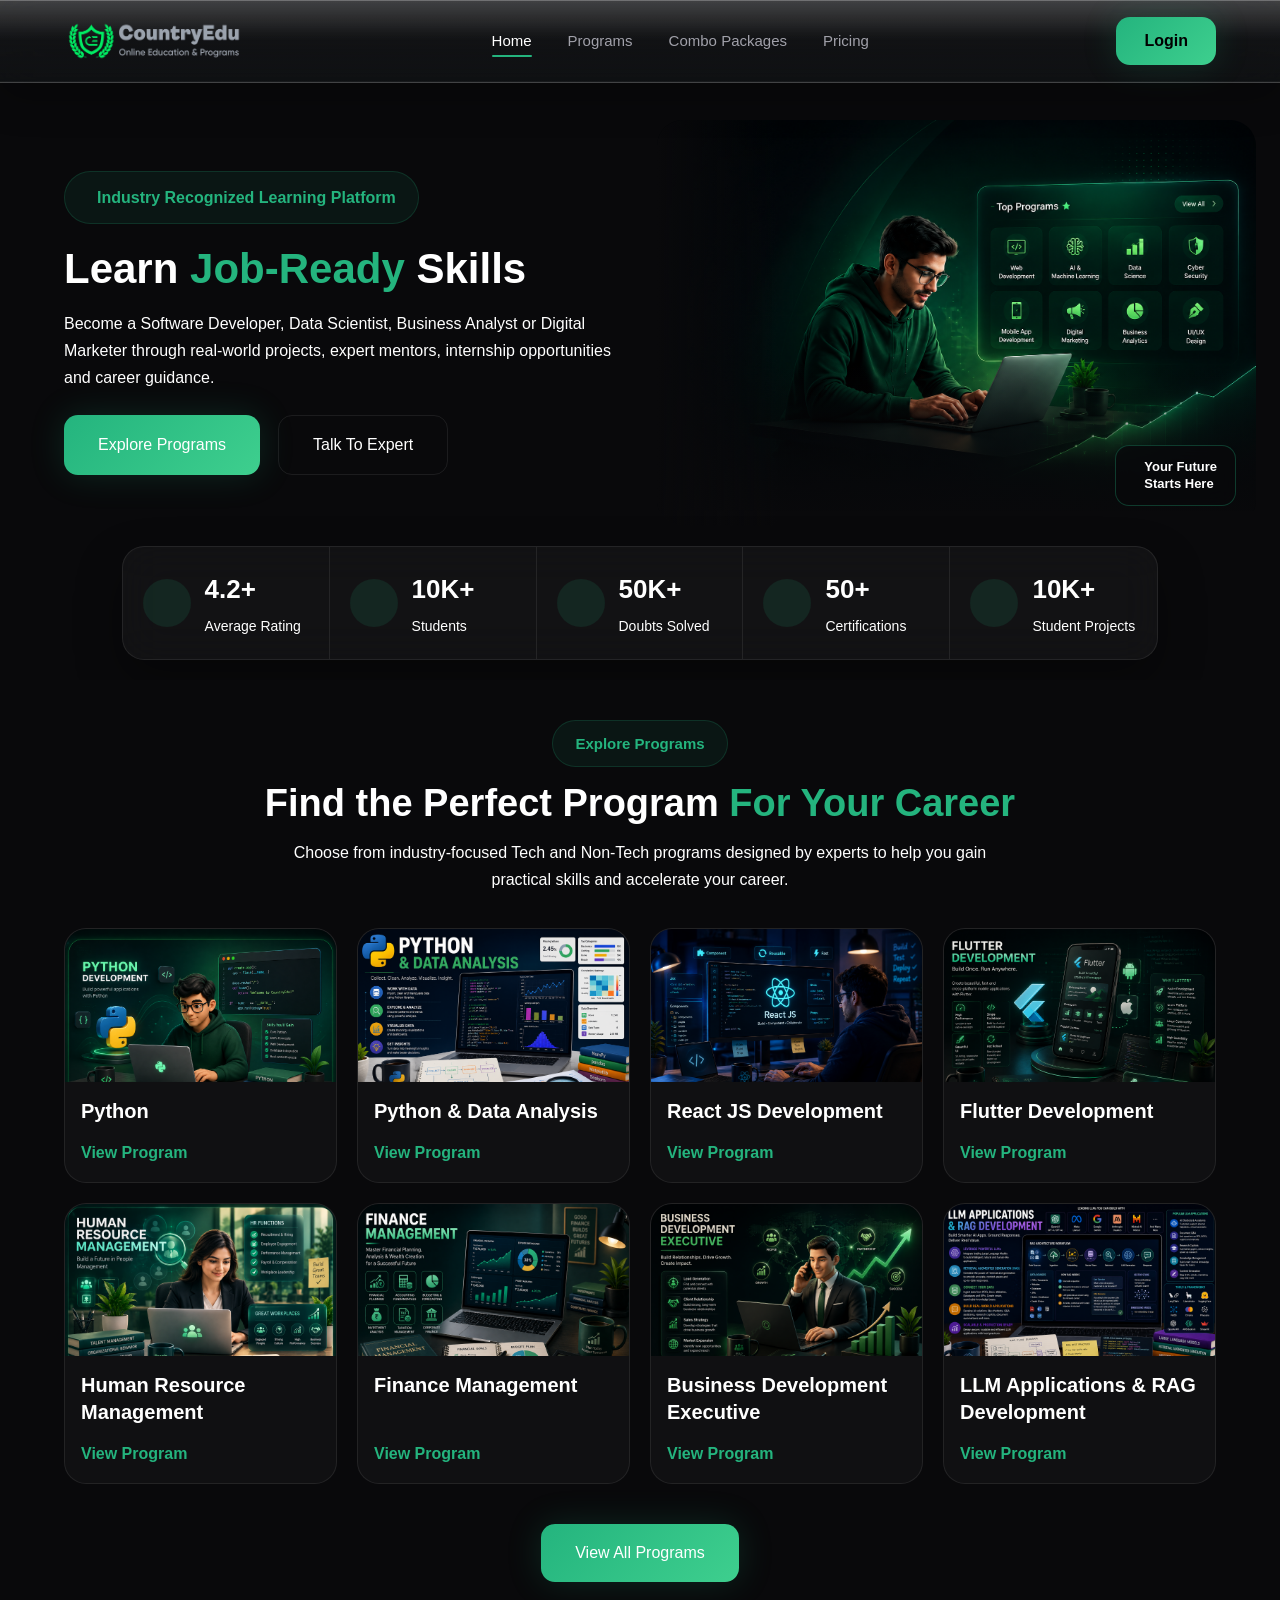
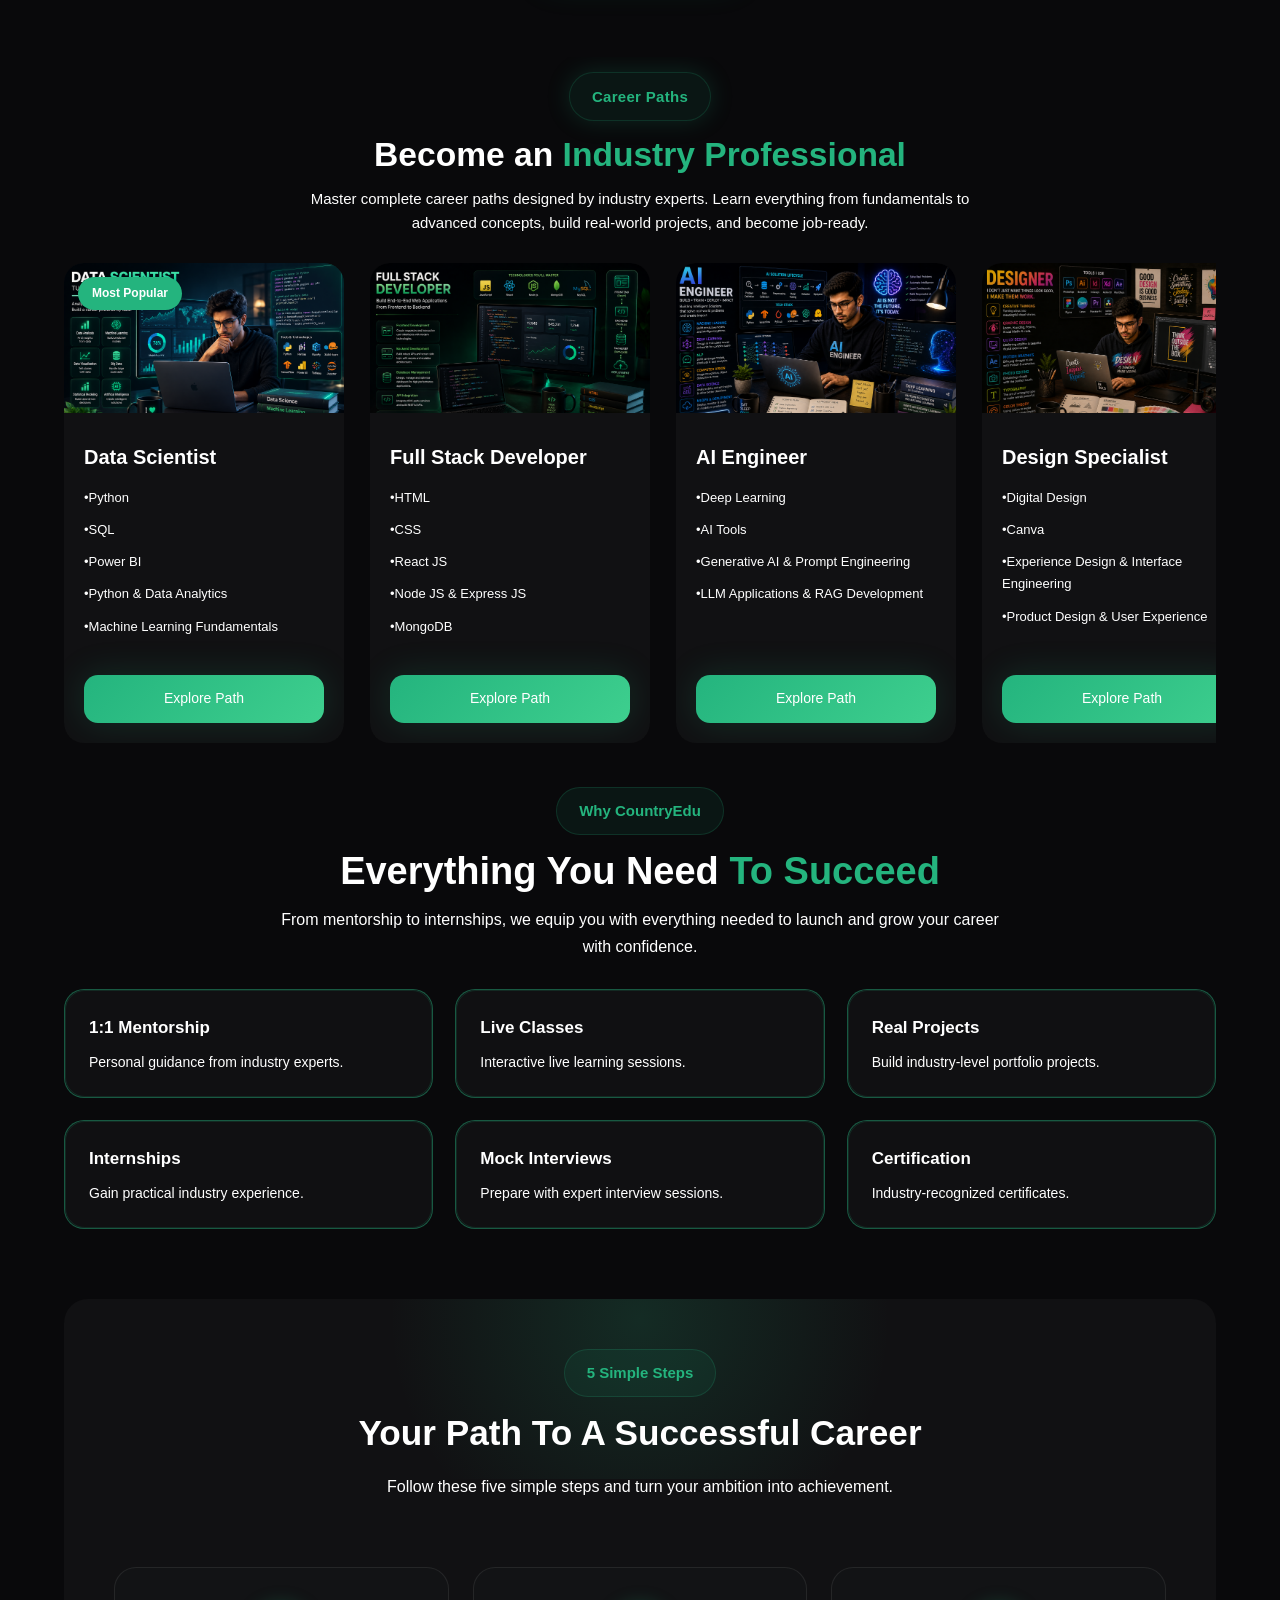
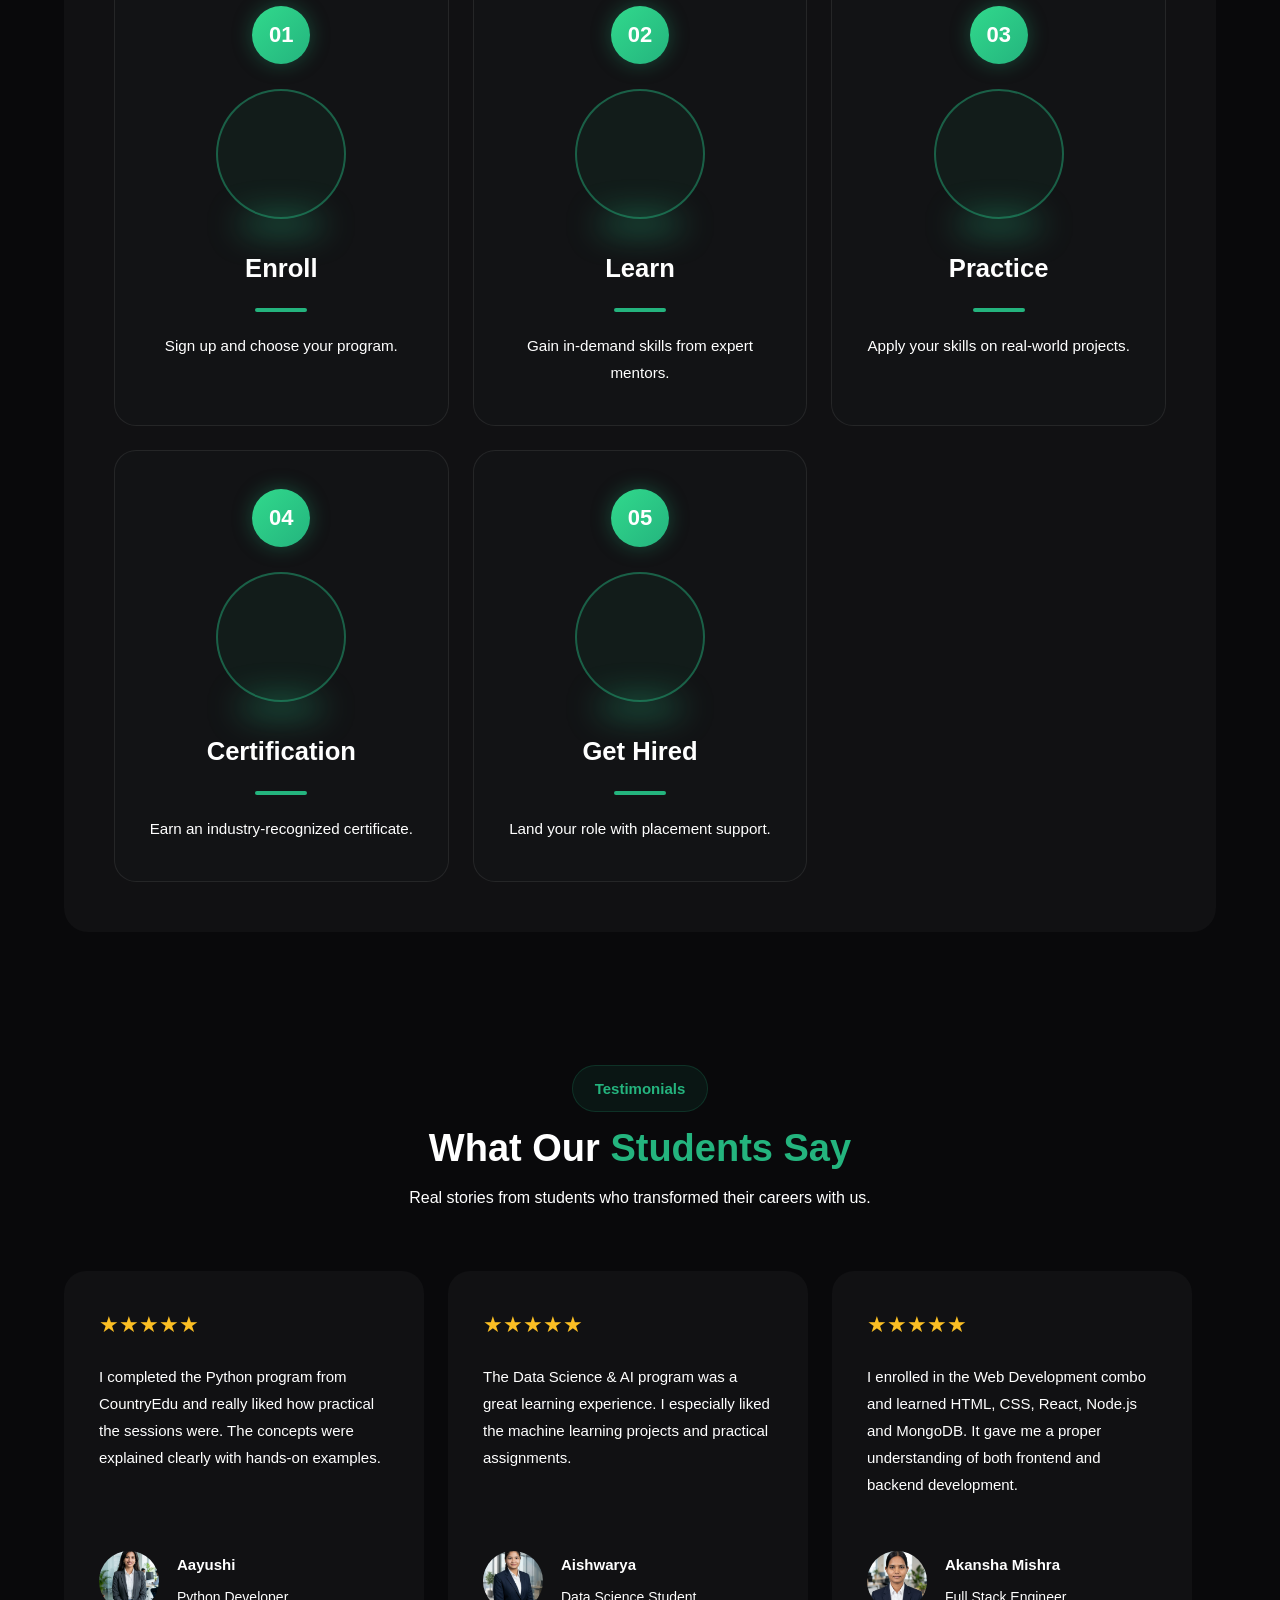
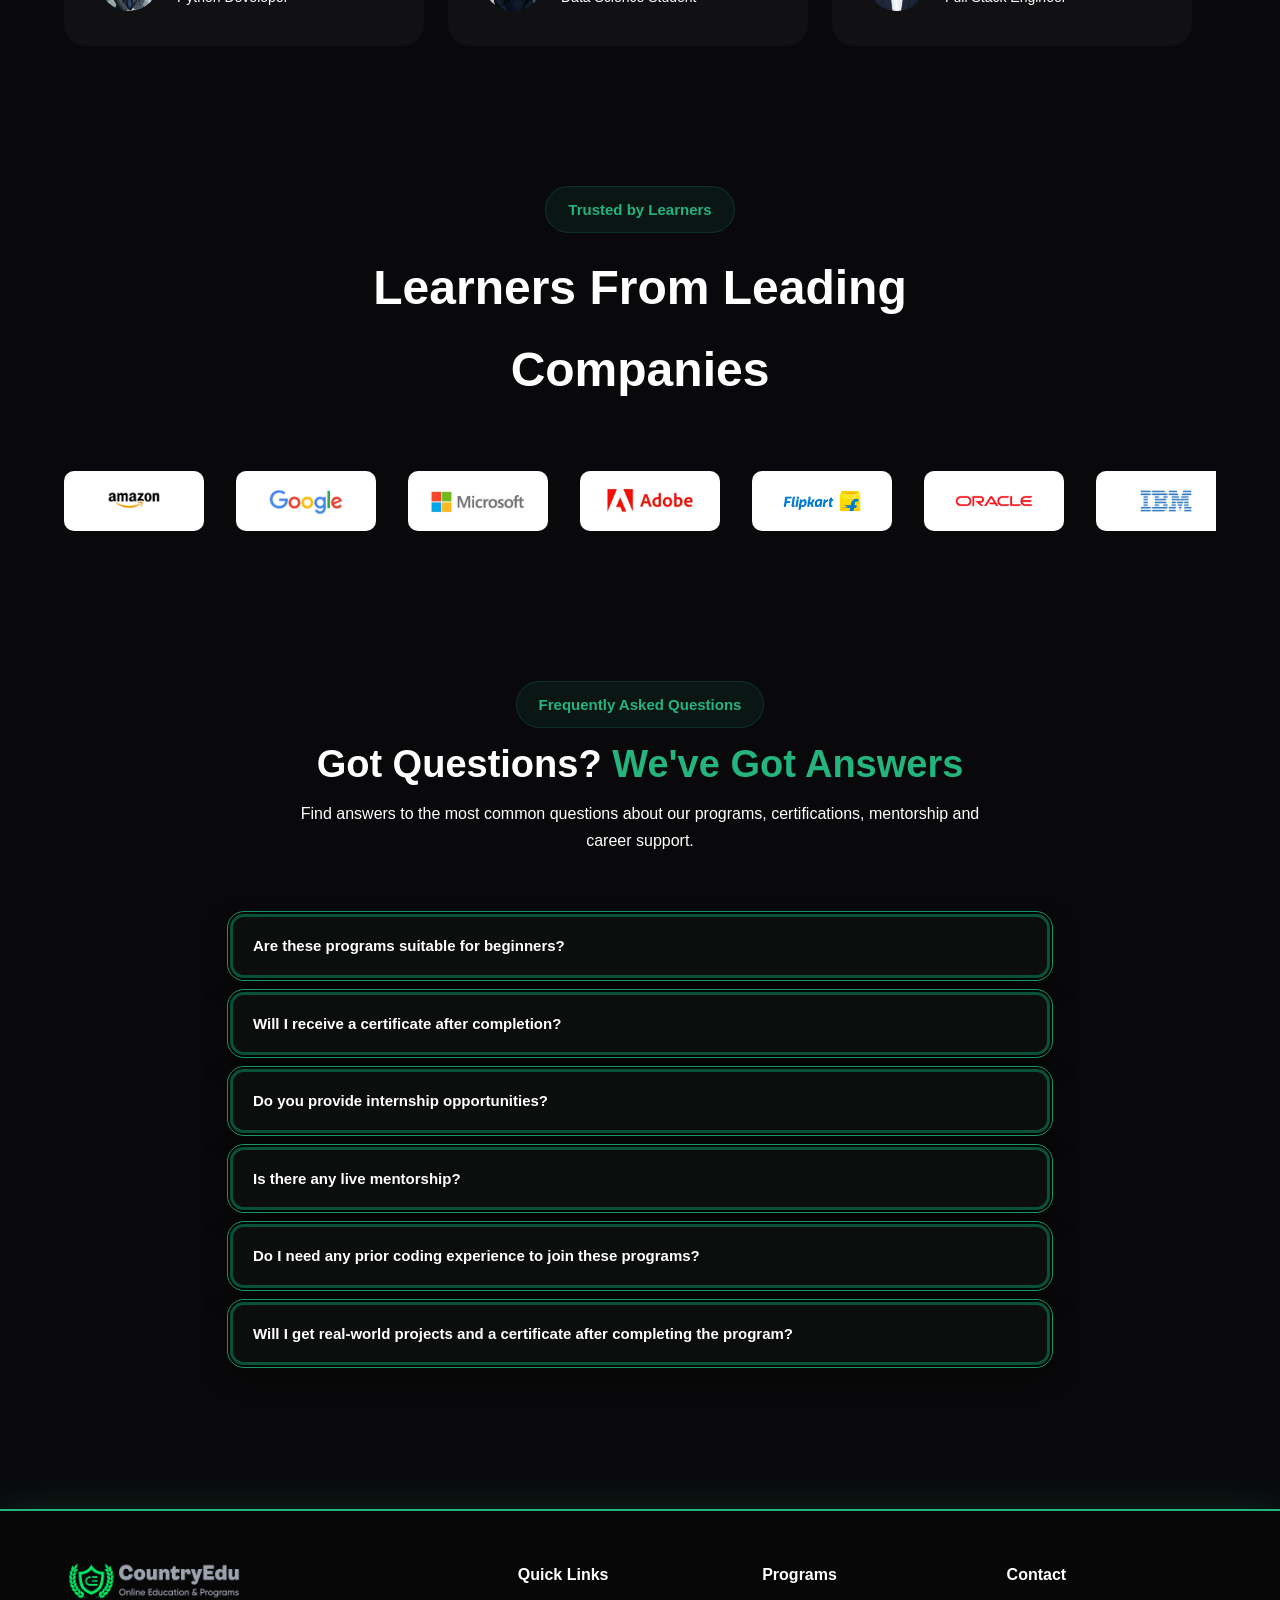
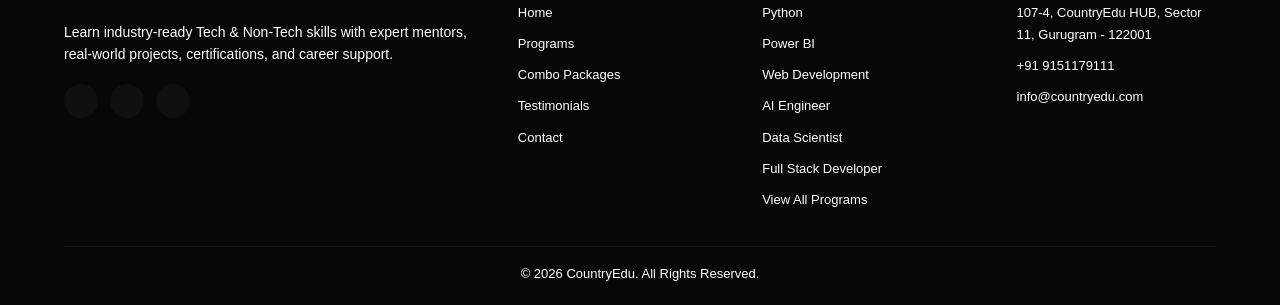
==== commit 5a3d858a: "Update index.html" ====
--- a/index.html
+++ b/index.html
@@ -2507,7 +2507,7 @@
 
             <!-- FAQ 1 -->
 
-            <div class="faq-item active">
+            <div class="faq-item">
 
                 <div class="faq-question">
 
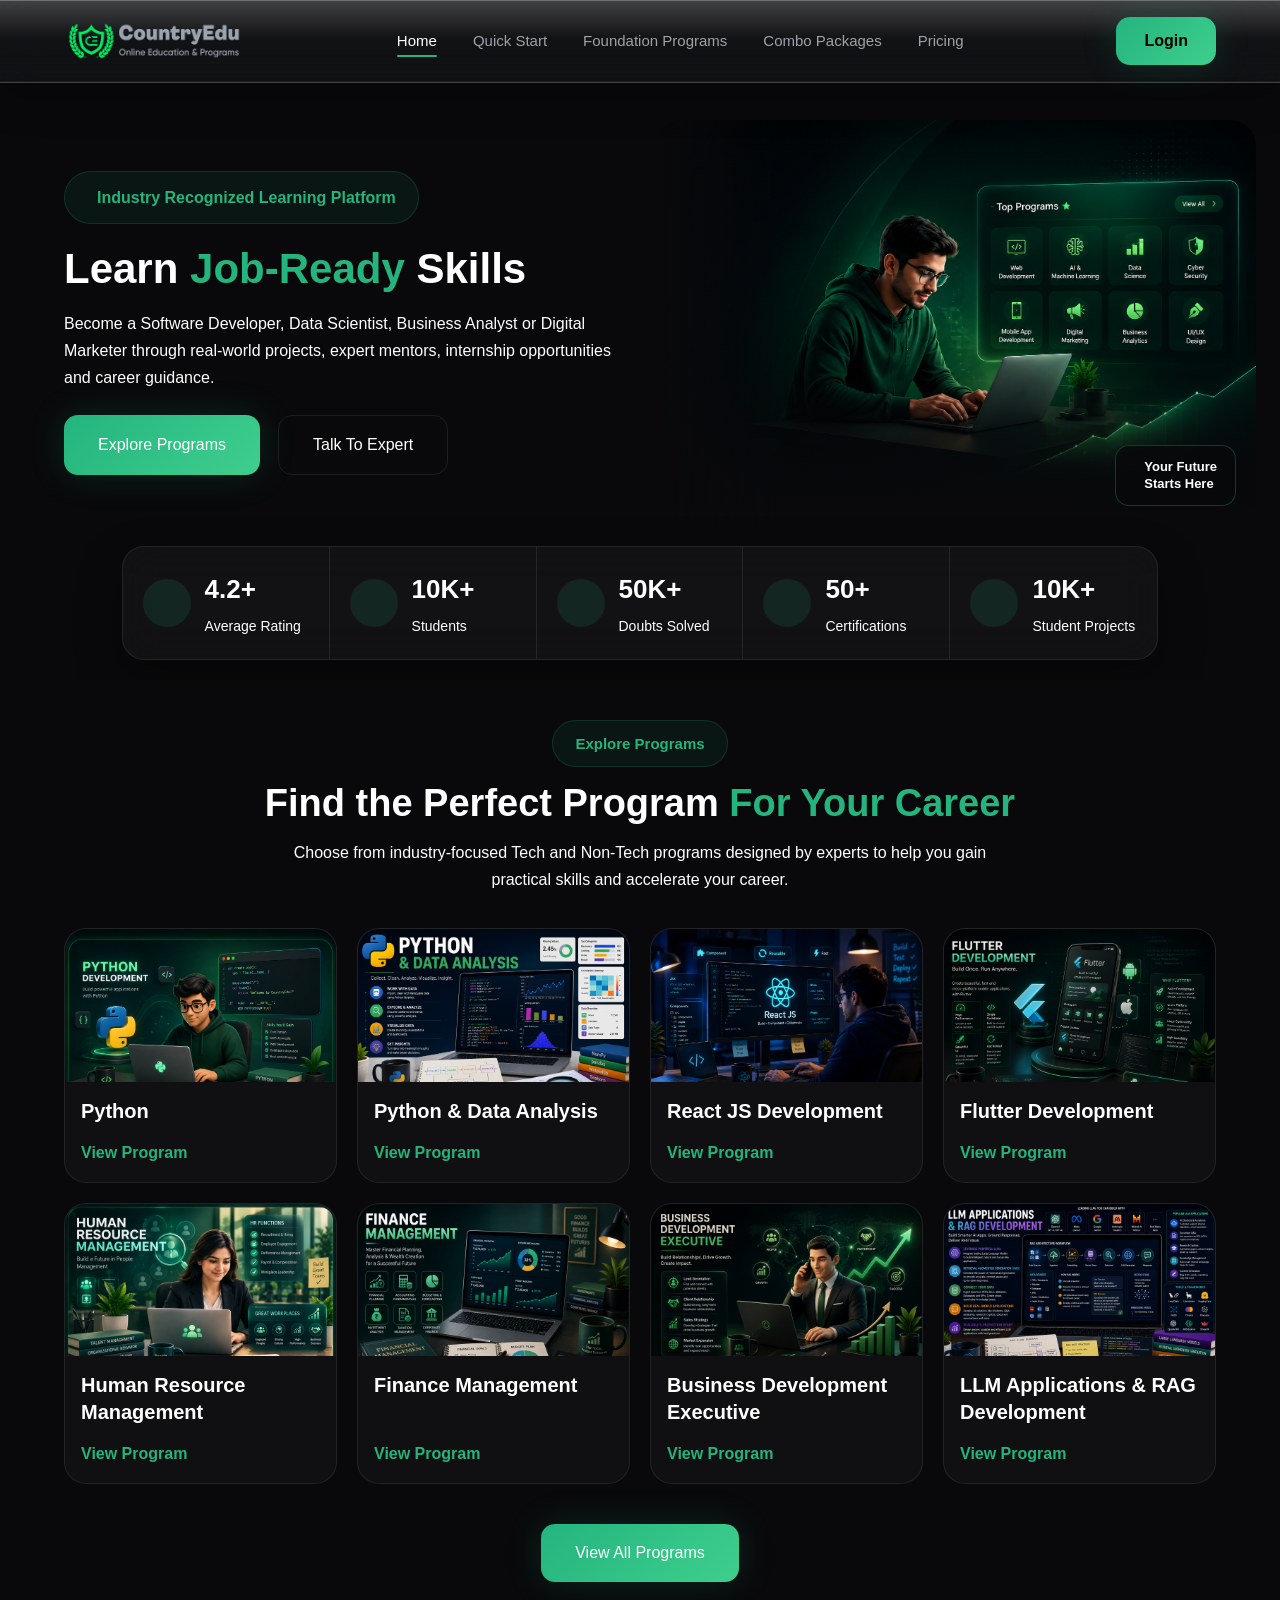
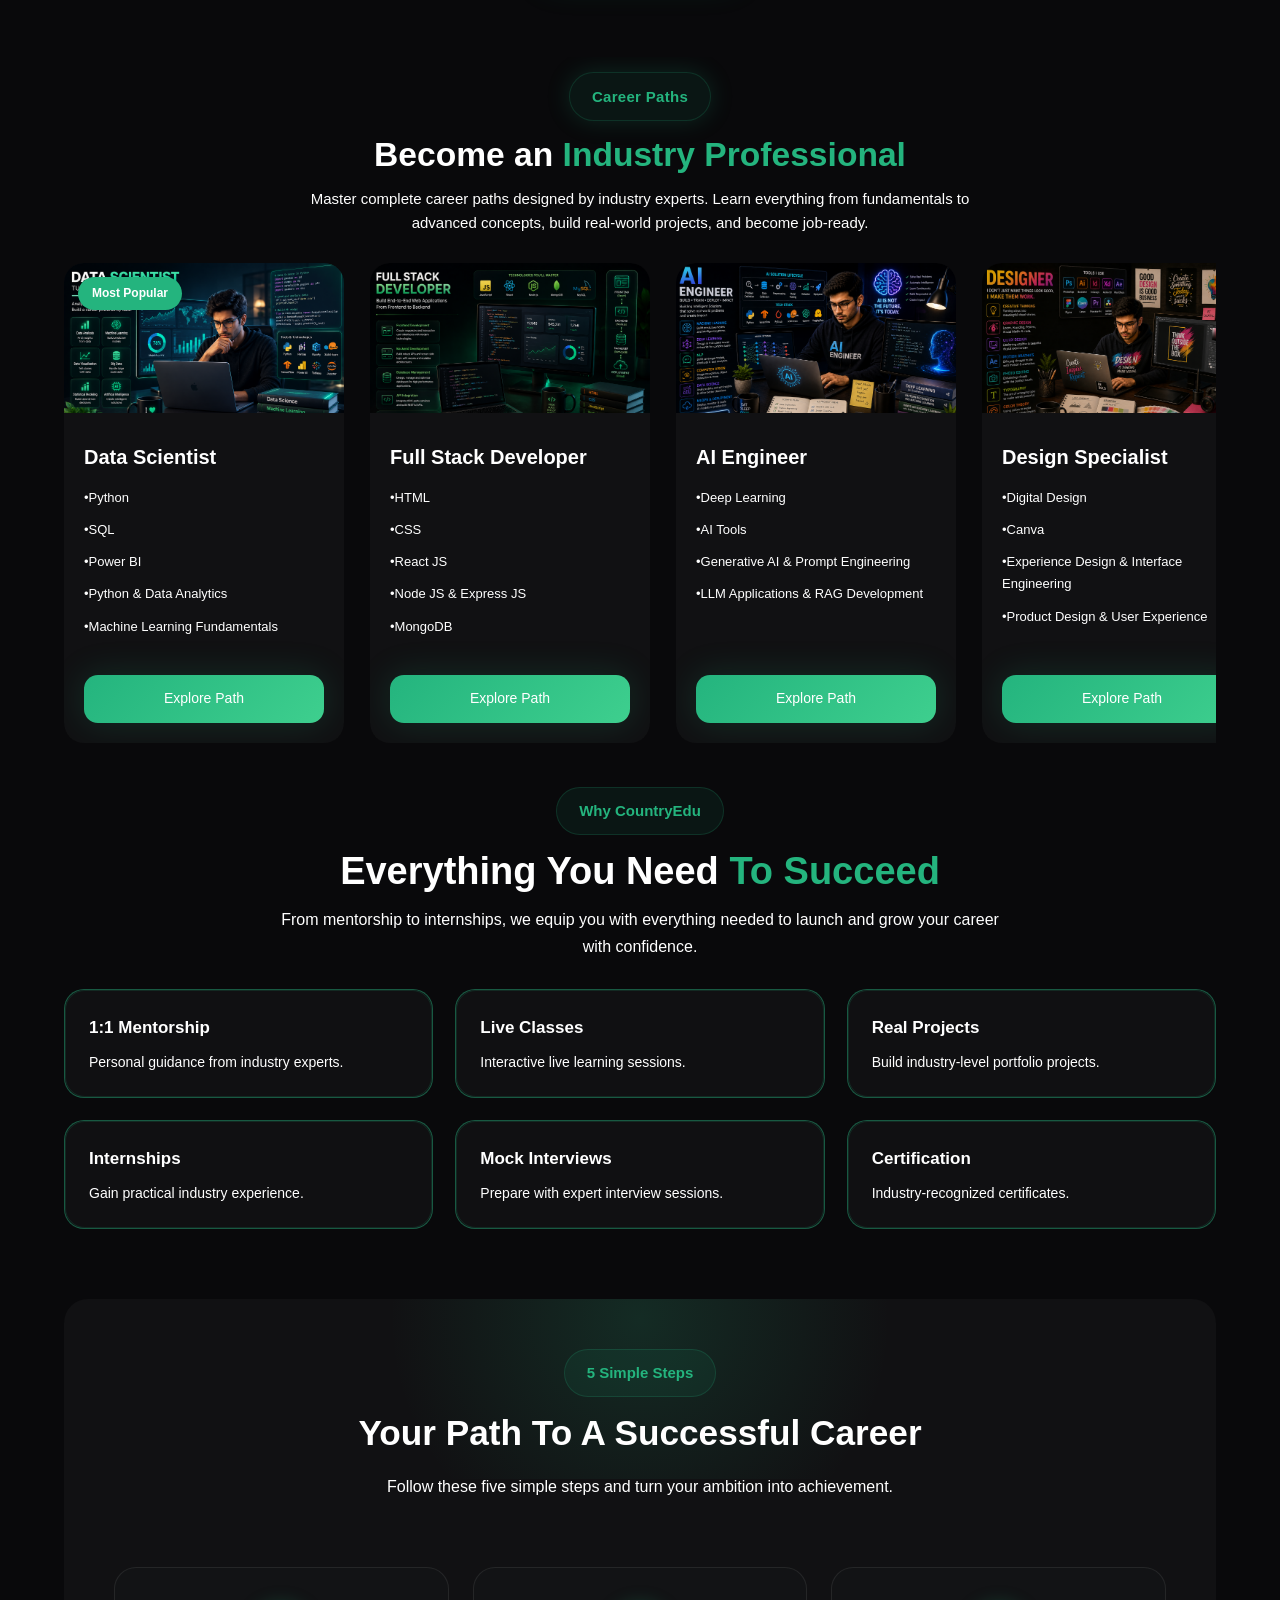
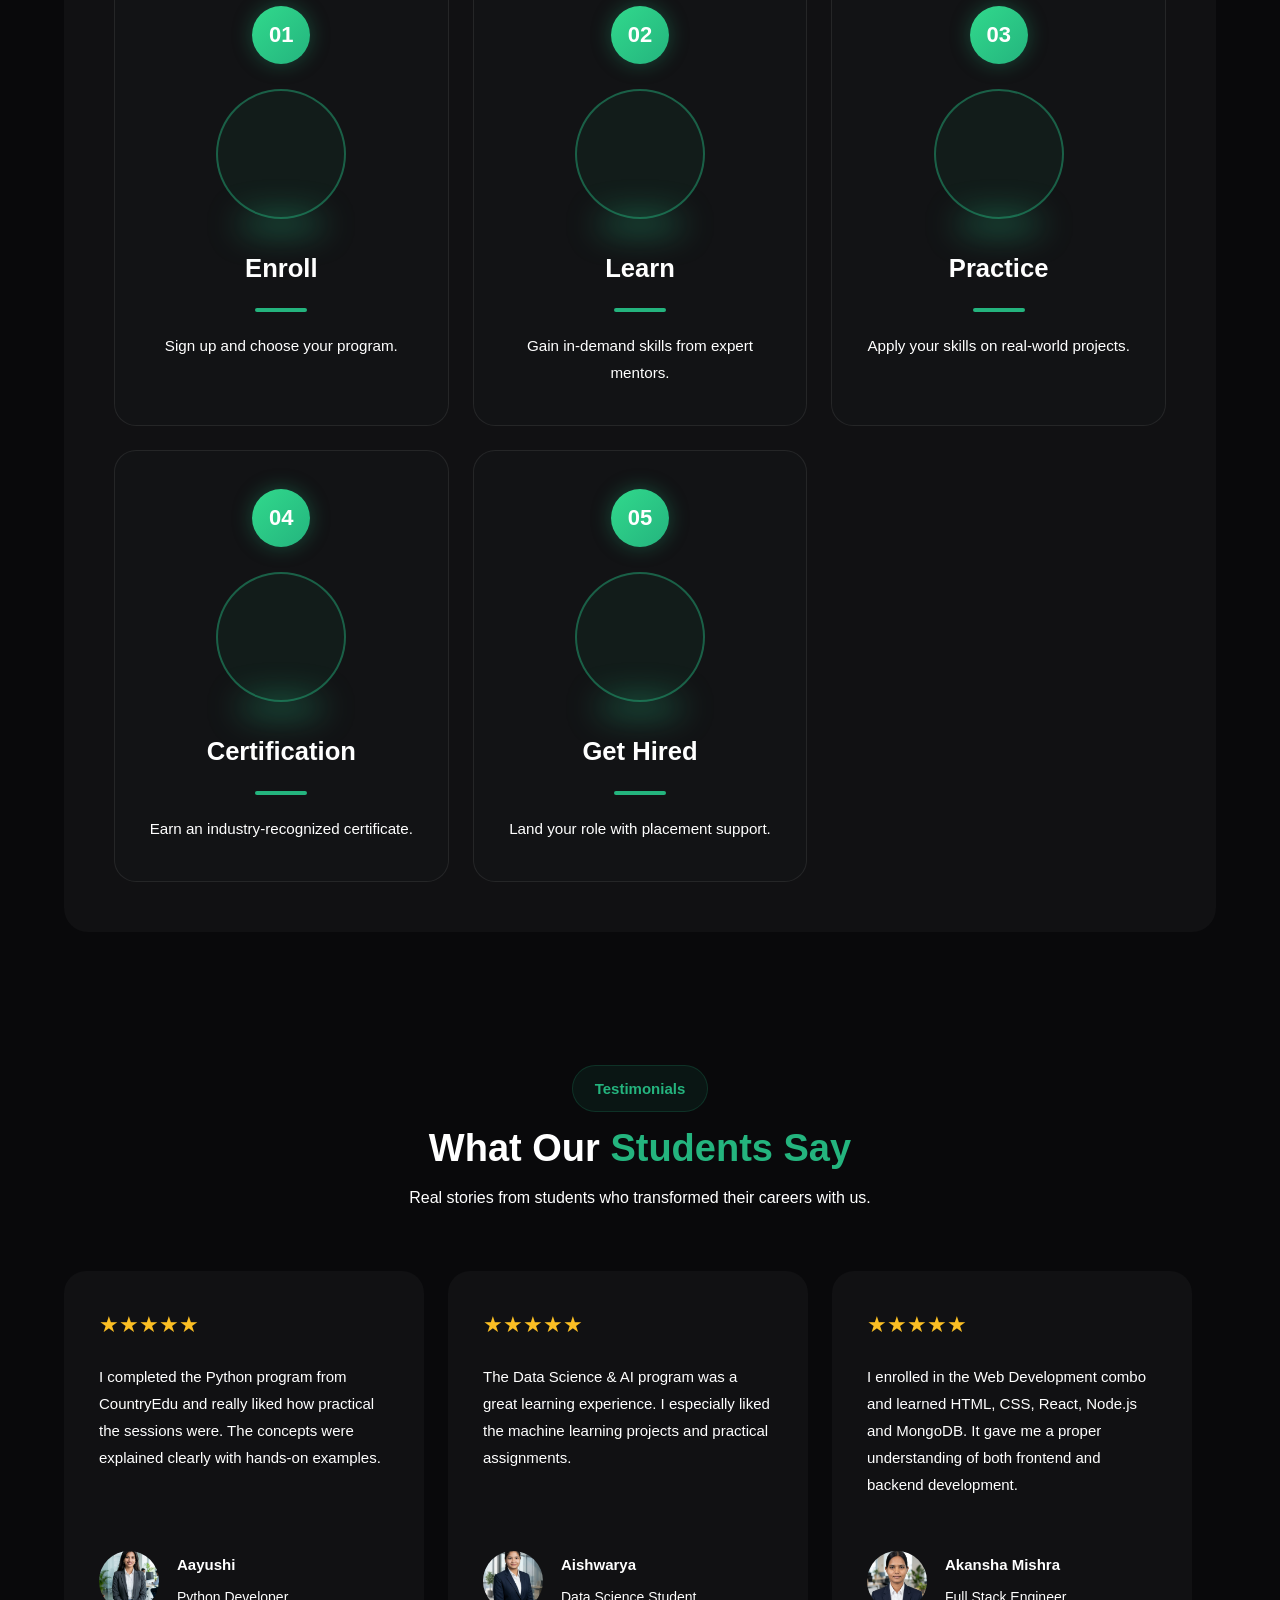
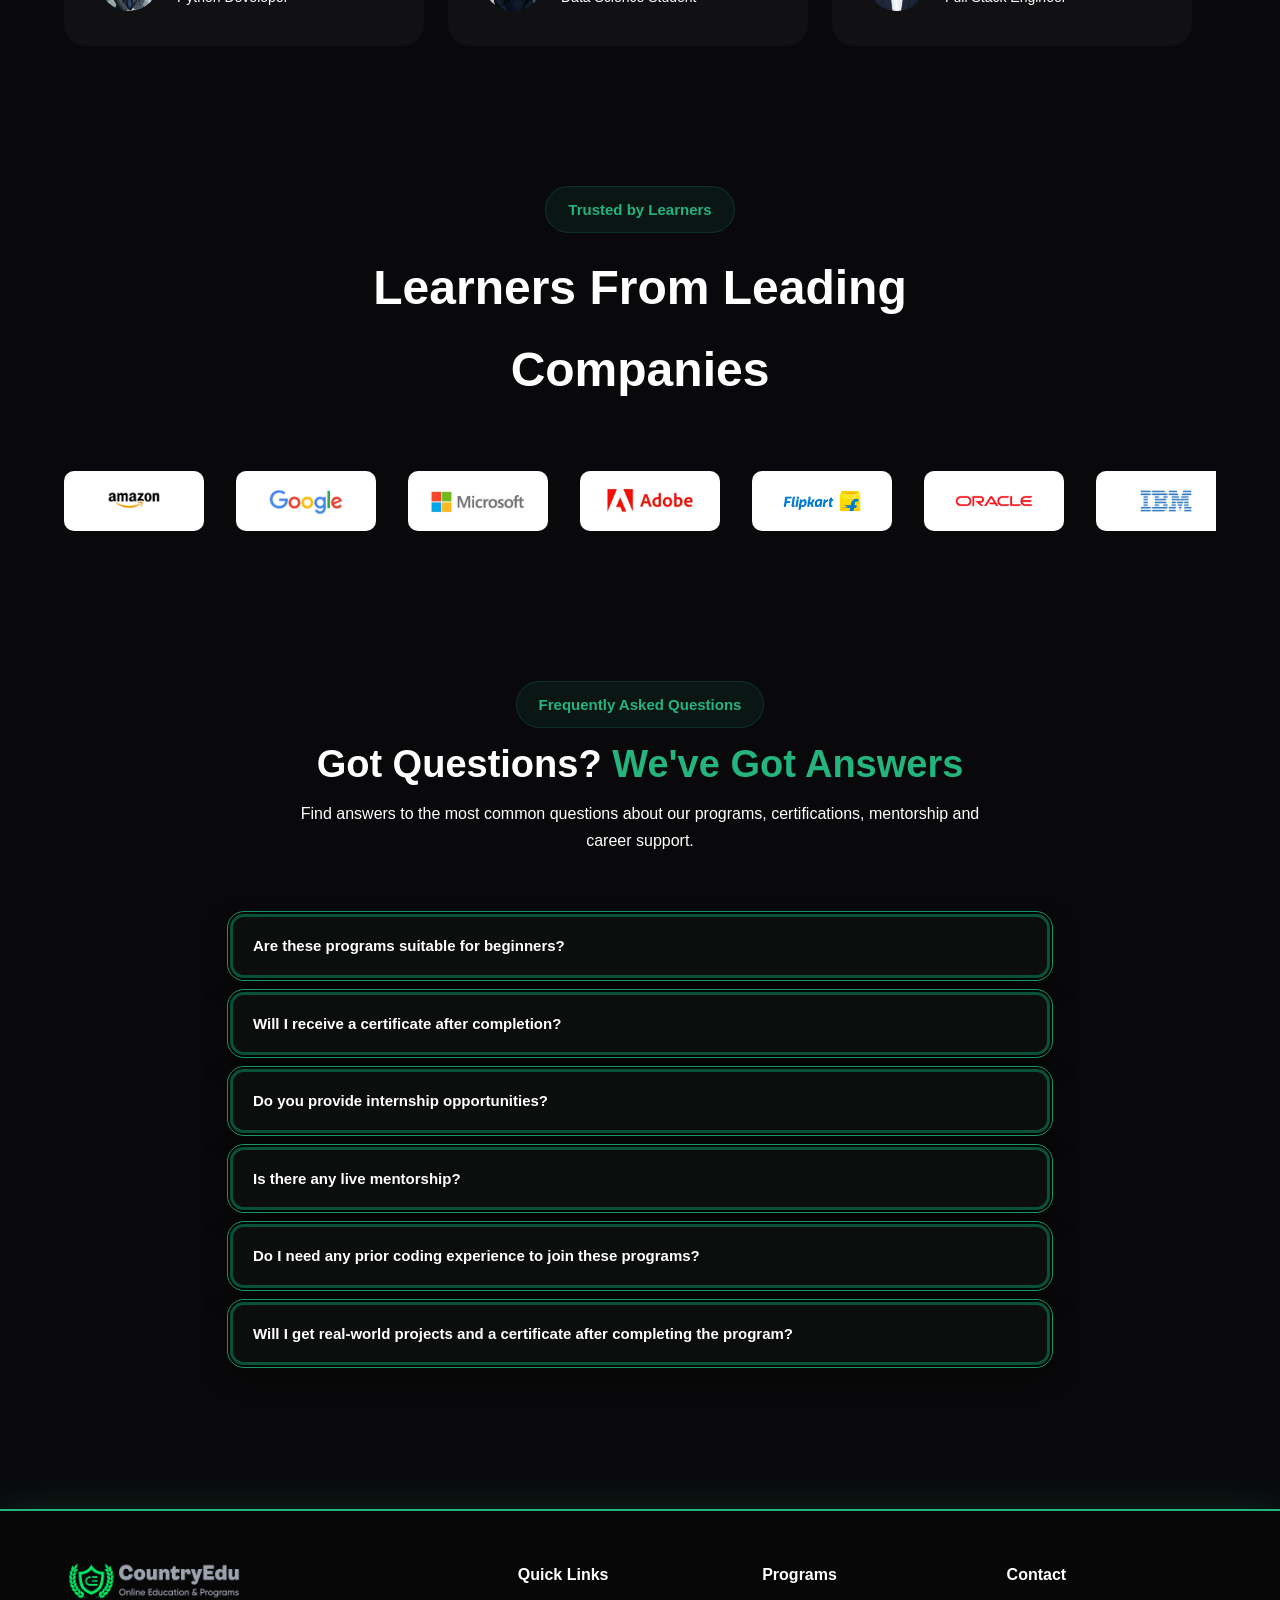
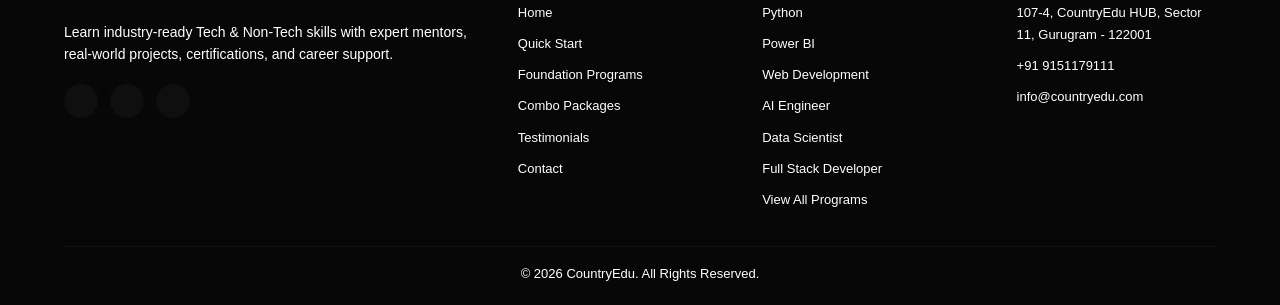
==== commit 66236f4d: "Initial commit" ====
--- a/index.html
+++ b/index.html
@@ -1,2839 +1,2845 @@
-<!DOCTYPE html>
-<html lang="en">
-
-<head>
-
-    <!-- ===============================
-            META TAGS
-    ================================ -->
-
-    <meta charset="UTF-8">
-    <meta name="viewport" content="width=device-width, initial-scale=1.0">
-<link rel="icon" type="image/png" href="assets/images/logos/favicon.png">
-    <title>
-        
-        CountryEdu | Learn Today. Build Tomorrow.</title>
-
-    <meta name="description"
-        content="CountryEdu offers Tech & Non-Tech Programs with Industry Mentors, Certifications, Live Projects and Internship Support.">
-
-    <!-- ===============================
-            GOOGLE FONT
-    ================================ -->
-
-    <link rel="preconnect" href="https://fonts.googleapis.com">
-
-    <link rel="preconnect" href="https://fonts.gstatic.com" crossorigin>
-
-    <link href="https://fonts.googleapis.com/css2?family=Inter:wght@300;400;500;600;700;800;900&display=swap"
-        rel="stylesheet">
-
-    <!-- ===============================
-            REMIX ICONS
-    ================================ -->
-
-    <link href="https://cdn.jsdelivr.net/npm/remixicon/fonts/remixicon.css" rel="stylesheet">
-
-    <!-- ===============================
-            CSS FILES
-    ================================ -->
-
-    <link rel="stylesheet" href="css/global.css">
-
-</head>
-
-<body>
-
-    <!-- ==========================================
-                    HEADER
-    =========================================== -->
-
-    <header>
-
-        <div class="container">
-
-            <nav class="navbar">
-                <button
-                class="menu-btn"
-                type="button"
-                aria-label="Open navigation menu"
-                aria-expanded="false"
-            >
-            
-                <i class="ri-menu-line"></i>
-            </button>
-
-    <!-- Logo -->
-
-    <a href="index.html" class="logo">
-
-        <img
-            src="assets/images/logos/logo.png"
-            alt="CountryEdu Logo">
-
-    </a>
-    
-
-    <!-- Navigation -->
-
-    <ul class="nav-links">
-
-        <li><a href="#hero" class="active">Home</a></li>
-
-        <li><a href="programs.html">Programs</a></li>
-
-        <li><a href="combos.html">Combo Packages</a></li>
-
-        <li><a href="pricing.html">Pricing</a></li>
-
-    </ul>
-
-    <!-- Buttons -->
-
-    <div class="nav-buttons">
-
-        <a href="https://lms.countryedu.com/" class="login-btn">
-
-            Login
-
-        </a>
-
-    </div>
-
-</nav>
-
-        </div>
-
-    </header>
-        <!-- Mobile Full-Screen Menu -->
-
-    <div class="mobile-menu" id="mobileMenu">
-
-        <div class="mobile-menu-top">
-
-            <a href="index.html" class="mobile-menu-logo">
-                <img src="assets/images/logos/logo.png" alt="CountryEdu Logo">
-            </a>
-
-            <button class="mobile-menu-close" type="button" aria-label="Close navigation menu">
-                <i class="ri-close-line"></i>
-            </button>
-
-        </div>
-
-        <div class="mobile-menu-search">
-            <input type="text" id="mobile-search-input" placeholder="Search programs...">
-            <button type="button" class="mobile-search-btn" aria-label="Search">
-                <i class="ri-search-line"></i>
-            </button>
-        </div>
-
-        <ul class="mobile-menu-links">
-            <li><a href="#hero" class="active">Home</a></li>
-            <li><a href="programs.html">Programs</a></li>
-            <li><a href="combos.html">Combo Packages</a></li>
-            <li><a href="https://lms.countryedu.com/" class="mobile-login-btn">Login</a></li>
-        </ul>
-
-        <div class="mobile-menu-socials">
-            
-            <a href="https://www.instagram.com/countryedu_/?hl=en"><i class="ri-instagram-line"></i></a>
-
-                    <a href="https://www.linkedin.com/company/countryedu-private-limited/?originalSubdomain=in"><i class="ri-linkedin-fill"></i></a>
-
-                    <a href="https://www.youtube.com/@countryeduacademy"><i class="ri-youtube-fill"></i></a>
-        </div>
-
-    </div>
-
-    <div class="mobile-menu-backdrop" id="mobileMenuBackdrop"></div>
-    <!-- ==========================================================
-                        HERO SECTION
-    ========================================================== -->
-
-    <section id="hero">
-
-        <div class="container">
-
-            <div class="hero-container">
-
-                <!-- ================= LEFT ================= -->
-
-                <div class="hero-left">
-
-                    <!-- Badge -->
-
-                    <div class="hero-badge">
-
-                        <i class="ri-graduation-cap-fill"></i>
-
-                        <span>Industry Recognized Learning Platform</span>
-
-                    </div>
-
-                    <!-- Heading -->
-
-                    <h1>
-                        Learn <span>Job-Ready</span> Skills
-                    </h1>
-
-                    <!-- Description -->
-
-                    <p>
-
-                        Become a Software Developer, Data Scientist,
-                        Business Analyst or Digital Marketer through
-                        real-world projects, expert mentors,
-                        internship opportunities and career guidance.
-
-                    </p>
-
-                    <!-- Buttons -->
-
-                    <div class="hero-buttons">
-
-                        <a href="index.html#programs" class="btn-primary">
-
-                            Explore Programs
-
-                        </a>
-
-                        <a href="#" class="btn-secondary">
-
-                            Talk To Expert
-
-                        </a>
-
-                    </div>
-
-                </div>
-
-                <!-- ================= RIGHT ================= -->
-
-                <div class="hero-right">
-
-                    <div class="hero-image-card">
-                        <div class="hero-float-badge">
-
-                            <i class="ri-rocket-2-fill"></i>
-
-                            <span>Your Future<br>Starts Here</span>
-
-                        </div>
-
-                        <img
-                            src="assets/images/hero/hero-background.png"
-                            alt="Tech & Non-Tech Programs">
-
-                    </div>
-
-                </div>
-
-            </div>
-
-            <!-- ================= FLOATING STATS RIBBON ================= -->
-
-            <div class="hero-ribbon">
-
-                <div class="ribbon-card">
-
-                    <i class="ri-star-fill"></i>
-
-                    <div>
-
-                        <h3>4.2+</h3>
-
-                        <p>Average Rating</p>
-
-                    </div>
-
-                </div>
-
-                <div class="ribbon-card">
-
-                    <i class="ri-group-line"></i>
-
-                    <div>
-
-                        <h3>10K+</h3>
-
-                        <p>Students</p>
-
-                    </div>
-
-                </div>
-
-                <div class="ribbon-card">
-
-                    <i class="ri-question-answer-line"></i>
-
-                    <div>
-
-                        <h3>50K+</h3>
-
-                        <p>Doubts Solved</p>
-
-                    </div>
-
-                </div>
-
-                <div class="ribbon-card">
-
-                    <i class="ri-award-line"></i>
-
-                    <div>
-
-                        <h3>50+</h3>
-
-                        <p>Certifications</p>
-
-                    </div>
-
-                </div>
-
-                <div class="ribbon-card">
-
-                    <i class="ri-rocket-line"></i>
-
-                    <div>
-
-                        <h3>10K+</h3>
-
-                        <p>Student Projects</p>
-
-                    </div>
-
-                </div>
-
-            </div>
-
-        </div>
-
-    </section>
-    <!-- ==========================================================
-                        PROGRAMS SECTION
-    ========================================================== -->
-
-    <section id="programs">
-
-        <div class="container">
-
-            <!-- Badge -->
-
-            <div class="section-badge">
-
-                Explore Programs
-
-            </div>
-
-            <!-- Heading -->
-
-            <h2 class="section-title">
-
-                Find the Perfect Program
-
-                <span>For Your Career</span>
-
-            </h2>
-
-            <!-- Description -->
-
-            <p class="section-description">
-
-                Choose from industry-focused Tech and Non-Tech programs
-                designed by experts to help you gain practical skills
-                and accelerate your career.
-
-            </p>
-
-            <!-- ================= Categories ================= -->
-
-           
-            <!-- ================= Program Cards ================= -->
-
-            <!-- ================= Program Cards ================= -->
-             <div class="program-grid">
-
-    <!-- 1. Python -->
-    <div class="program-card">
-        <img src="assets/images/programs/python-development.png" alt="Python">
-        <div class="program-content">
-            <h3>Python</h3>
-            <a href="program.html?name=Python">
-                View Program <i class="ri-arrow-right-line"></i>
-            </a>
-        </div>
-    </div>
-
-    <!-- 2. Python & Data Analysis -->
-    <div class="program-card">
-        <img src="assets/images/all_programs/python-and-data-analysis.png" alt="Python & Data Analysis">
-        <div class="program-content">
-            <h3>Python & Data Analysis</h3>
-            <a href="program.html?name=Python%20%26%20Data%20Analysis">
-                View Program <i class="ri-arrow-right-line"></i>
-            </a>
-        </div>
-    </div>
-
-    <!-- 3. React JS Development -->
-    <div class="program-card">
-        <img src="assets/images/all_programs/react-js-development.png" alt="React JS Development">
-        <div class="program-content">
-            <h3>React JS Development</h3>
-            <a href="program.html?name=React%20JS%20Development">
-                View Program <i class="ri-arrow-right-line"></i>
-            </a>
-        </div>
-    </div>
-
-    <!-- 4. Flutter Development -->
-    <div class="program-card">
-        <img src="assets/images/programs/flutter-development.png" alt="Flutter Development">
-        <div class="program-content">
-            <h3>Flutter Development</h3>
-            <a href="program.html?name=Flutter%20Development">
-                View Program <i class="ri-arrow-right-line"></i>
-            </a>
-        </div>
-    </div>
-
-    <!-- 5. Human Resource Management -->
-    <div class="program-card">
-        <img src="assets/images/programs/human-resource-management.png" alt="Human Resource Management">
-        <div class="program-content">
-            <h3>Human Resource Management</h3>
-            <a href="program.html?name=Human%20Resource%20Management">
-                View Program <i class="ri-arrow-right-line"></i>
-            </a>
-        </div>
-    </div>
-
-    <!-- 6. Finance Management -->
-    <div class="program-card">
-        <img src="assets/images/programs/finance-management.png" alt="Finance Management">
-        <div class="program-content">
-            <h3>Finance Management</h3>
-            <a href="program.html?name=Finance%20Management">
-                View Program <i class="ri-arrow-right-line"></i>
-            </a>
-        </div>
-    </div>
-
-    <!-- 7. Business Development Executive -->
-    <div class="program-card">
-        <img src="assets/images/programs/business-development-executive.png" alt="Business Development Executive">
-        <div class="program-content">
-            <h3>Business Development Executive</h3>
-            <a href="program.html?name=Business%20Development%20Executive">
-                View Program <i class="ri-arrow-right-line"></i>
-            </a>
-        </div>
-    </div>
-
-    <!-- 8. LLM Applications & RAG Development -->
-    <div class="program-card">
-        <img src="assets/images/all_programs/LLM-Applications-&-RAG-Development.png" alt="LLM Applications & RAG Development">
-        <div class="program-content">
-            <h3>LLM Applications & RAG Development</h3>
-            <a href="program.html?name=LLM%20Applications%20%26%20RAG%20Development">
-                View Program <i class="ri-arrow-right-line"></i>
-            </a>
-        </div>
-    </div>
-
-</div>
-            <!-- View All -->
-
-            <div class="view-all">
-
-                <a href="programs.html" class="btn-primary">
-                    View All Programs
-                </a>
-
-            </div>
-
-        </div>
-
-        </section>
-
-        </div>
-
-    </section>
-<!-- ==========================================
-            COMBO PACKAGES SECTION
-=========================================== -->
-
-<!-- ==========================================
-            COMBO PACKAGES SECTION
-=========================================== -->
-
-<section id="combo">
-
-    <div class="container">
-
-        <!-- Section Header -->
-
-        <div class="section-header">
-
-    <span class="section-badge combo-tag">
-
-        <i class="ri-route-line"></i>
-        Career Paths
-
-    </span>
-
-    <h2 class="section-title">
-
-        Become an <span>Industry Professional</span>
-
-    </h2>
-
-    <p class="section-description">
-
-        Master complete career paths designed by industry experts.
-        Learn everything from fundamentals to advanced concepts,
-        build real-world projects, and become job-ready.
-
-    </p>
-
-</div>
-
-        <!-- Combo Cards Marquee -->
-
-        <div class="combo-marquee">
-
-            <div class="combo-track">
-
-                <!-- Data Scientist -->
-
-                <div class="combo-card">
-
-                    <div class="combo-image">
-
-                        <img src="assets/images/combos/data-scientist.png"
-                            alt="Data Scientist">
-
-                        <span class="combo-badge">Most Popular</span>
-
-                    </div>
-
-                    <div class="combo-content">
-
-                        <h3>Data Scientist</h3>
-                        <ul>
-                            <li>•Python</li>
-                            <li>•SQL</li>
-                            <li>•Power BI</li>
-                            <li>•Python & Data Analytics</li>
-                            <li>•Machine Learning Fundamentals</li>
-                        </ul>
-
-                        <a href="pricing.html" class="btn-primary">Explore Path</a>
-
-                    </div>
-
-                </div>
-
-                <!-- Full Stack Developer -->
-
-                <div class="combo-card">
-
-                    <div class="combo-image">
-
-                        <img src="assets/images/combos/full-stack-developer.png"
-                            alt="Full Stack Developer">
-
-                    </div>
-
-                    <div class="combo-content">
-
-                        <h3>Full Stack Developer</h3>
-                        <ul>
-                            <li>•HTML</li>
-                            <li>•CSS</li>
-                            <li>•React JS</li>
-                            <li>•Node JS & Express JS</li>
-                            <li>•MongoDB</li>
-                        </ul>
-
-                        <a href="pricing.html" class="btn-primary">Explore Path</a>
-
-                    </div>
-
-                </div>
-
-                <!-- AI Engineer -->
-
-                <div class="combo-card">
-
-                    <div class="combo-image">
-
-                        <img src="assets/images/combos/ai-engineer.png"
-                            alt="AI Engineer">
-
-                    </div>
-
-                    <div class="combo-content">
-
-                        <h3>AI Engineer</h3>
-                        <ul>
-                            <li>•Deep Learning</li>
-                            <li>•AI Tools</li>
-                            <li>•Generative AI & Prompt Engineering</li>
-                            <li>•LLM Applications & RAG Development</li>
-                        </ul>
-
-                        <a href="pricing.html" class="btn-primary">Explore Path</a>
-
-                    </div>
-
-                </div>
-
-                <!-- Design Specialist -->
-
-                <div class="combo-card">
-
-                    <div class="combo-image">
-
-                        <img src="assets/images/combos/designer.png"
-                            alt="Designer">
-
-                    </div>
-
-                    <div class="combo-content">
-
-                        <h3>Design Specialist</h3>
-                        <ul>
-                            <li>•Digital Design</li>
-                            <li>•Canva</li>
-                            <li>•Experience Design & Interface Engineering</li>
-                            <li>•Product Design & User Experience</li>
-                        </ul>
-                        
-
-                        <a href="pricing.html" class="btn-primary">Explore Path</a>
-
-                    </div>
-
-                </div>
-
-                <!-- Tech Professional -->
-
-                <div class="combo-card">
-
-                    <div class="combo-image">
-
-                        <img src="assets/images/combos/tech-geeks.png"
-                            alt="Tech Geek">
-
-                    </div>
-
-                    <div class="combo-content">
-
-                        <h3>Tech Professional</h3>
-
-                        <ul>
-                            <li>•Python, C++, JAVA (Select Any One)</li>
-                            <li>•DSA with Selected Language</li>
-                            <li>•Cloud Computing with AWS</li>
-                            <li>•Docker & Kubernetes</li>
-                        </ul>
-
-                        <a href="pricing.html" class="btn-primary">Explore Path</a>
-
-                    </div>
-
-                </div>
-
-                <!-- Finance Professional -->
-
-                <div class="combo-card">
-
-                    <div class="combo-image">
-
-                        <img src="assets/images/combos/finance-professional.png"
-                            alt="Finance Professional">
-
-                    </div>
-
-                    <div class="combo-content">
-
-                        <h3>Finance Professional</h3>
-
-                       <ul>
-                            <li>•Financial Analysis</li>
-                            <li>•Advanced Excel</li>
-                            <li>•Digital Analytics</li>
-                            <li>•Market Analysis</li>
-                        </ul>
-
-                        <a href="pricing.html" class="btn-primary">Explore Path</a>
-
-                    </div>
-
-                </div>
-
-                <!-- Duplicate set for seamless infinite loop -->
-
-                <div class="combo-card">
-
-                    <div class="combo-image">
-
-                        <img src="assets/images/combos/data-scientist.png"
-                            alt="Data Scientist">
-
-                        <span class="combo-badge">Most Popular</span>
-
-                    </div>
-
-                    <div class="combo-content">
-
-                        <h3>Data Scientist</h3>
-                        <ul>
-                            <li>•Python</li>
-                            <li>•SQL</li>
-                            <li>•Python & Data Analytics</li>
-                            <li>•Machine Learning Fundamentals</li>
-                        </ul>
-
-                        <a href="pricing.html" class="btn-primary">Explore Path</a>
-
-                    </div>
-
-                </div>
-
-                <div class="combo-card">
-
-                    <div class="combo-image">
-
-                        <img src="assets/images/combos/full-stack-developer.png"
-                            alt="Full Stack Developer">
-
-                    </div>
-
-                    <div class="combo-content">
-
-                        <h3>Full Stack Developer</h3>
-                        <ul>
-                            <li>•HTML</li>
-                            <li>•CSS</li>
-                            <li>•React JS</li>
-                            <li>•Node JS + Express</li>
-                            <li>•MongoDB</li>
-                        </ul>
-
-
-                        <a href="pricing.html" class="btn-primary">Explore Path</a>
-
-                    </div>
-
-                </div>
-
-                <div class="combo-card">
-
-                    <div class="combo-image">
-
-                        <img src="assets/images/combos/ai-engineer.png"
-                            alt="AI Engineer">
-
-                    </div>
-
-                    <div class="combo-content">
-
-                        <h3>AI Engineer</h3>
-
-                        <ul>
-                            <li>•Python</li>
-                            <li>•Deep Learning</li>
-                            <li>•AI Tools</li>
-                            <li>•LLM Applications & RAG Development</li>
-                        </ul>
-
-
-                        <a href="pricing.html" class="btn-primary">Explore Path</a>
-
-                    </div>
-
-                </div>
-
-                <div class="combo-card">
-
-                    <div class="combo-image">
-
-                        <img src="assets/images/combos/designer.png"
-                            alt="Designer">
-
-                    </div>
-
-                    <div class="combo-content">
-
-                        <h3>Design Specialist</h3>
-                        <ul>
-                            <li>•Digital Design</li>
-                            <li>•Canva</li>
-                            <li>•Experience Design & Interface Engineering</li>
-                            <li>•Product Design & User Experience</li>
-                        </ul>
-                        
-                        
-
-                        <a href="pricing.html" class="btn-primary">Explore Path</a>
-
-                    </div>
-
-                </div>
-
-                <div class="combo-card">
-
-                    <div class="combo-image">
-
-                        <img src="assets/images/combos/tech-geeks.png"
-                            alt="Tech Geek">
-
-                    </div>
-
-                    <div class="combo-content">
-
-                        <h3>Tech Professional</h3>
-                        <ul>
-                            <li>•Python, C++, JAVA (Select Any One)</li>
-                            <li>•DSA with Selected Language</li>
-                            <li>•Cloud Computing with AWS</li>
-                            <li>•Docker & Kubernetes</li>
-                        </ul>
-
-                        
-
-                        <a href="pricing.html" class="btn-primary">Explore Path</a>
-
-                    </div>
-
-                </div>
-
-                <div class="combo-card">
-
-                    <div class="combo-image">
-
-                        <img src="assets/images/combos/finance-professional.png"
-                            alt="Finance Professional">
-
-                    </div>
-
-                    <div class="combo-content">
-
-                        <h3>Finance Professional</h3>
-                        <ul>
-                            <li>•Financial Analysis</li>
-                            <li>•Advanced Excel</li>
-                            <li>•Digital Analytics</li>
-                            <li>•Market Analysis</li>
-                        </ul>
-
-
-                        <a href="pricing.html" class="btn-primary">Explore Path</a>
-
-                    </div>
-
-                </div>
-
-            </div>
-
-        </div>
-
-    </div>
-
-</section>
-<!-- ==========================================
-            FEATURES SECTION
-=========================================== -->
-<section id="features">
-
-    <div class="container">
-
-        <!-- ==========================
-                WHY COUNTRYEDU
-        =========================== -->
-
-        <div class="section-badge">
-            Why CountryEdu
-        </div>
-
-        <h2 class="section-title">
-            Everything You Need
-            <span>To Succeed</span>
-        </h2>
-
-        <p class="section-description">
-            From mentorship to internships, we equip you with everything
-            needed to launch and grow your career with confidence.
-        </p>
-
-        <div class="bento-grid">
-            <div class="bento-card">
-                <i class="ri-user-star-line"></i>
-                <h4>1:1 Mentorship</h4>
-                <p>Personal guidance from industry experts.</p>
-            </div>
-            <div class="bento-card">
-                <i class="ri-video-chat-line"></i>
-                <h4>Live Classes</h4>
-                <p>Interactive live learning sessions.</p>
-            </div>
-            <div class="bento-card">
-                <i class="ri-folder-chart-line"></i>
-                <h4>Real Projects</h4>
-                <p>Build industry-level portfolio projects.</p>
-            </div>
-            <div class="bento-card">
-                <i class="ri-briefcase-line"></i>
-                <h4>Internships</h4>
-                <p>Gain practical industry experience.</p>
-            </div>
-            <div class="bento-card">
-                <i class="ri-team-line"></i>
-                <h4>Mock Interviews</h4>
-                <p>Prepare with expert interview sessions.</p>
-            </div>
-            <div class="bento-card">
-                <i class="ri-award-line"></i>
-                <h4>Certification</h4>
-                <p>Industry-recognized certificates.</p>
-            </div>
-        </div>
-
-        <!-- ==========================
-            ROADMAP + COMPARISON
-        =========================== -->
-
-        <!-- ==========================
-            LEARNING JOURNEY
-        =========================== -->
-
-        <div class="roadmap">
-
-    <div class="section-header">
-        <span class="section-badge">5 Simple Steps</span>
-
-        <h2>
-            Your Path To
-            <span>A Successful Career</span>
-        </h2>
-
-        <p class="roadmap-subtitle">
-            Follow these five simple steps and turn your ambition into achievement.
-        </p>
-
-    </div>
-
-    <div class="roadmap-cards">
-
-        <div class="roadmap-card">
-
-            <span class="step-number">01</span>
-
-            <div class="step-icon">
-                <i class="ri-user-add-line"></i>
-            </div>
-
-            <h3>Enroll</h3>
-
-            <span class="card-line"></span>
-
-            <p>
-                Sign up and choose your program.
-            </p>
-
-        </div>
-
-        <div class="roadmap-card">
-
-            <span class="step-number">02</span>
-
-            <div class="step-icon">
-                <i class="ri-book-open-line"></i>
-            </div>
-
-            <h3>Learn</h3>
-
-            <span class="card-line"></span>
-
-            <p>
-                Gain in-demand skills from expert mentors.
-            </p>
-
-        </div>
-
-        <div class="roadmap-card">
-
-            <span class="step-number">03</span>
-
-            <div class="step-icon">
-                <i class="ri-code-box-line"></i>
-            </div>
-
-            <h3>Practice</h3>
-
-            <span class="card-line"></span>
-
-            <p>
-                Apply your skills on real-world projects.
-            </p>
-
-        </div>
-
-        <div class="roadmap-card">
-
-            <span class="step-number">04</span>
-
-            <div class="step-icon">
-                <i class="ri-award-line"></i>
-            </div>
-
-            <h3>Certification</h3>
-
-            <span class="card-line"></span>
-
-            <p>
-                Earn an industry-recognized certificate.
-            </p>
-
-        </div>
-
-        <div class="roadmap-card">
-
-            <span class="step-number">05</span>
-
-            <div class="step-icon">
-                <i class="ri-briefcase-line"></i>
-            </div>
-
-            <h3>Get Hired</h3>
-
-            <span class="card-line"></span>
-
-            <p>
-                Land your role with placement support.
-            </p>
-
-        </div>
-
-    </div>
-
-</div>
-
-    </div>
-
-</section>
-<!-- ==========================================
-            SHOWCASE SECTION
-=========================================== -->
-
-<section id="showcase">
-
-    <div class="container">
-
-        <!-- ======================================
-                TESTIMONIALS
-        ======================================= -->
-        <div class="testimonial-section" id="testimonials">
-
-    <div class="section-header">
-
-        <span class="section-badge">
-
-            Testimonials
-
-        </span>
-
-        <h2 class="section-title">
-
-            What Our <span>Students Say</span>
-
-        </h2>
-
-        <p class="section-description">
-
-            Real stories from students who transformed their careers with us.
-
-        </p>
-
-    </div>
-
-        <div class="testimonial-marquee">
-
-            <div class="testimonial-track">
-
-                <!-- Aayushi -->
-                <div class="testimonial-card">
-                    <div class="stars">★★★★★</div>
-                    <p>
-                        I completed the Python program from CountryEdu and really liked how practical the sessions were. The concepts were explained clearly with hands-on examples.
-                    </p>
-                    <div class="student">
-                        <img src="assets/images/students_testimonials/aayushi.jpg.jpeg" alt="aayushi">
-                        <div>
-                            <h4>Aayushi</h4>
-                            <span>Python Developer</span>
-                        </div>
-                    </div>
-                </div>
-
-                <!-- Aishwarya -->
-                <div class="testimonial-card">
-                    <div class="stars">★★★★★</div>
-                    <p>
-                        The Data Science & AI program was a great learning experience. I especially liked the machine learning projects and practical assignments.
-                    </p>
-                    <div class="student">
-                        <img src="assets/images/students_testimonials/aishwarya.jpg.jpeg" alt="Aishwarya">
-                        <div>
-                            <h4>Aishwarya</h4>
-                            <span>Data Science Student</span>
-                        </div>
-                    </div>
-                </div>
-
-                <!-- Akansha Mishra -->
-                <div class="testimonial-card">
-                    <div class="stars">★★★★★</div>
-                    <p>
-                        I enrolled in the Web Development combo and learned HTML, CSS, React, Node.js and MongoDB. It gave me a proper understanding of both frontend and backend development.
-                    </p>
-                    <div class="student">
-                        <img src="assets/images/students_testimonials/akanksha.jpg.jpeg" alt="Akansha Mishra">
-                        <div>
-                            <h4>Akansha Mishra</h4>
-                            <span>Full Stack Engineer</span>
-                        </div>
-                    </div>
-                </div>
-
-                <!-- Akshit -->
-                <div class="testimonial-card">
-                    <div class="stars">★★★★★</div>
-                    <p>
-                        CountryEdu made Advanced Excel much easier for me. 
-                        The practical approach helped me understand formulas, dashboards
-                         and data analysis much better.
-                    </p>
-                    <div class="student">
-                        <img src="assets/images/students_testimonials/akshit.jpg.jpeg" alt="Akshit">
-                        <div>
-                            <h4>Akshit</h4>
-                            <span>Data Analyst</span>
-                        </div>
-                    </div>
-                </div>
-
-                <!-- Ankur -->
-<div class="testimonial-card">
-    <div class="stars">★★★★★</div>
-        <p>
-            I completed the Python program from CountryEdu and really liked how practical the sessions were. The concepts were explained clearly with hands-on examples.
-        </p>
-        <div class="student">
-            <img src="assets/images/students_testimonials/ankur.jpg.jpeg" alt="Ankur">
-            <div>
-                <h4>Ankur</h4>
-                <span>Python Developer</span>
-            </div>
-        </div>
-    </div>
-
-    <!-- Ashish James -->
-    <div class="testimonial-card">
-        <div class="stars">★★★★★</div>
-        <p>
-            The Data Science & AI program was a great learning experience. I especially liked the machine learning projects and practical assignments.
-        </p>
-        <div class="student">
-            <img src="assets/images/students_testimonials/ashish-james.jpg.jpeg" alt="Ashish James">
-            <div>
-                <h4>Ashish James</h4>
-                <span>Data Analyst - II</span>
-            </div>
-        </div>
-    </div>
-
-    <!-- Ayushi -->
-    <div class="testimonial-card">
-        <div class="stars">★★★★★</div>
-        <p>
-            I enrolled in the Web Development combo and learned HTML, CSS, React, Node.js and MongoDB. It gave me a proper understanding of both frontend and backend development.
-        </p>
-        <div class="student">
-            <img src="assets/images/students_testimonials/Ayushi.jpg.jpeg" alt="Ayushi">
-            <div>
-                <h4>Ayushi</h4>
-                <span>Web Developer</span>
-            </div>
-        </div>
-    </div>
-
-    <!-- Bhavika -->
-    <div class="testimonial-card">
-        <div class="stars">★★★★★</div>
-        <p>
-            CountryEdu made Advanced Excel much easier for me. The practical approach helped me understand formulas, dashboards and data analysis much better.
-        </p>
-        <div class="student">
-            <img src="assets/images/students_testimonials/bhavika.jpg.jpeg" alt="Bhavika">
-            <div>
-                <h4>Bhavika</h4>
-                <span>Advanced Excel Trainer</span>
-            </div>
-        </div>
-    </div>
-
-    <!-- Enguva -->
-    <div class="testimonial-card">
-        <div class="stars">★★★★★</div>
-        <p>
-            I completed the Digital Marketing program and learned about SEO, social media marketing, paid campaigns and analytics. Very useful for someone starting in marketing.
-        </p>
-        <div class="student">
-            <img src="assets/images/students_testimonials/enguva.jpg.jpeg" alt="Enguva">
-            <div>
-                <h4>Enguva</h4>
-                <span>Marketing Analyst</span>
-            </div>
-        </div>
-    </div>
-
-    <!-- Gamer -->
-    <div class="testimonial-card">
-        <div class="stars">★★★★★</div>
-        <p>
-            The DSA with Python program was really helpful for improving my problem-solving skills. The explanations and coding practice were very useful.
-        </p>
-        <div class="student">
-            <img src="assets/images/students_testimonials/gamer.jpg.jpeg" alt="Gamer">
-            <div>
-                <h4>Gamer</h4>
-                <span>Core Python Developer </span>
-            </div>
-        </div>
-    </div>
-
-    <!-- Harsha -->
-    <div class="testimonial-card">
-        <div class="stars">★★★★★</div>
-        <p>
-            I took the Graphic Design program and learned a lot about design principles, branding, typography and visual communication. The projects made the learning more interesting.
-        </p>
-        <div class="student">
-            <img src="assets/images/students_testimonials/harsha.jpg.jpeg" alt="Harsha">
-            <div>
-                <h4>Harsha</h4>
-                <span>Graphic Designer</span>
-            </div>
-        </div>
-    </div>
-
-    <!-- Hima Bindu -->
-    <div class="testimonial-card">
-        <div class="stars">★★★★★</div>
-        <p>
-            The Python & Data Analytics combo was exactly what I was looking for. I got to learn Python, Pandas, visualization and practical data analysis together.
-        </p>
-        <div class="student">
-            <img src="assets/images/students_testimonials/hima-bindu.jpg.jpeg" alt="Hima Bindu">
-            <div>
-                <h4>Hima Bindu</h4>
-                <span>Business Analyst </span>
-            </div>
-        </div>
-    </div>
-
-    <!-- Kshitij -->
-    <div class="testimonial-card">
-        <div class="stars">★★★★★</div>
-        <p>
-            I joined the Cloud Computing with AWS program and finally understood concepts like EC2, S3, IAM and VPC. The practical approach was the best part.
-        </p>
-        <div class="student">
-            <img src="assets/images/students_testimonials/kshitij.jpg.jpeg" alt="Kshitij">
-            <div>
-                <h4>Kshitij</h4>
-                <span>Cloud Engineer</span>
-            </div>
-        </div>
-    </div>
-
-    <!-- Kushank -->
-    <div class="testimonial-card">
-        <div class="stars">★★★★★</div>
-        <p>
-            CountryEdu’s Canva program was simple, creative and easy to follow. I can now create professional social media posts and marketing designs on my own.
-        </p>
-        <div class="student">
-            <img src="assets/images/students_testimonials/kushank.jpg.jpeg" alt="Kushank">
-            <div>
-                <h4>Kushank</h4>
-                <span>Desinger & Architecture</span>
-            </div>
-        </div>
-    </div>
-
-    <!-- Lakshay -->
-    <div class="testimonial-card">
-        <div class="stars">★★★★★</div>
-        <p>
-            I completed the Machine Learning Fundamentals program and really enjoyed the practical implementation of different algorithms.
-        </p>
-        <div class="student">
-            <img src="assets/images/students_testimonials/lakshay.jpg.jpeg" alt="Lakshay">
-            <div>
-                <h4>Lakshay</h4>
-                <span>Machine Learning Engineer</span>
-            </div>
-        </div>
-    </div>
-
-    <!-- Likshitha -->
-    <div class="testimonial-card">
-        <div class="stars">★★★★★</div>
-        <p>
-            The UI/UX and Product Design combo gave me a much better understanding of user research, wireframing, Figma and design systems.
-        </p>
-        <div class="student">
-            <img src="assets/images/students_testimonials/likshitha.jpg.jpeg" alt="Likshitha">
-            <div>
-                <h4>Likshitha</h4>
-                <span>Chief Product Designer </span>
-            </div>
-        </div>
-    </div>
-
-    <!-- Mahi -->
-    <div class="testimonial-card">
-        <div class="stars">★★★★★</div>
-        <p>
-            I enrolled in the React.js Development program and found the component-based approach and project work very useful. It improved my frontend development skills.
-        </p>
-        <div class="student">
-            <img src="assets/images/students_testimonials/mahi.jpg.jpeg" alt="Mahi">
-            <div>
-                <h4>Mahi</h4>
-                <span>Frontend Engineer</span>
-            </div>
-        </div>
-    </div>
-
-    <!-- Miryala -->
-    <div class="testimonial-card">
-        <div class="stars">★★★★★</div>
-        <p>
-            The Financial Analysis program was very informative. I learned financial statements, ratio analysis, forecasting and financial modeling in a structured way.
-        </p>
-        <div class="student">
-            <img src="assets/images/students_testimonials/miryala.jpg.jpeg" alt="Miryala">
-            <div>
-                <h4>Miryala</h4>
-                <span>Finance Analyst</span>
-            </div>
-        </div>
-    </div>
-
-    <!-- Neha Heer -->
-    <div class="testimonial-card">
-        <div class="stars">★★★★★</div>
-        <p>
-            I completed the AI Tools program and discovered so many useful AI tools for productivity, content creation and automation. Very relevant in today’s environment.
-        </p>
-        <div class="student">
-            <img src="assets/images/students_testimonials/neha-heer.jpg.jpeg" alt="Neha Heer">
-            <div>
-                <h4>Neha Heer</h4>
-                <span>AI Tool Engineer</span>
-            </div>
-        </div>
-    </div>
-
-    <!-- Nishant -->
-    <div class="testimonial-card">
-        <div class="stars">★★★★★</div>
-        <p>
-            The MERN-style Web Development combo was a great experience. Learning React, Node, Express and MongoDB together helped me understand how complete web applications are built.
-        </p>
-        <div class="student">
-            <img src="assets/images/students_testimonials/nishant.jpg.jpeg" alt="Nishant">
-            <div>
-                <h4>Nishant</h4>
-                <span>Full Stack Engineer</span>
-            </div>
-        </div>
-    </div>
-
-    <!-- Palak Sharma -->
-    <div class="testimonial-card">
-        <div class="stars">★★★★★</div>
-        <p>
-            I joined the SEO program to improve my digital marketing knowledge and learned keyword research, on-page SEO, technical SEO and analytics. Good practical content.
-        </p>
-        <div class="student">
-            <img src="assets/images/students_testimonials/palak-sharma.jpg.jpeg" alt="Palak Sharma">
-            <div>
-                <h4>Palak Sharma</h4>
-                <span>SEO Expert</span>
-            </div>
-        </div>
-    </div>
-
-    <!-- Prachi -->
-    <div class="testimonial-card">
-        <div class="stars">★★★★★</div>
-        <p>
-            The Deep Learning program was challenging initially, but the concepts were explained step by step. CNNs, NLP and model deployment were particularly interesting.
-        </p>
-        <div class="student">
-            <img src="assets/images/students_testimonials/prachi.jpg.jpeg" alt="Prachi">
-            <div>
-                <h4>Prachi</h4>
-                <span>AI/ML Developer</span>
-            </div>
-        </div>
-    </div>
-
-    <!-- Pratyusha -->
-    <div class="testimonial-card">
-        <div class="stars">★★★★★</div>
-        <p>
-            CountryEdu’s Business Analytics program helped me understand how data can actually support business decisions. Power BI and dashboard creation were my favorite parts.
-        </p>
-        <div class="student">
-            <img src="assets/images/students_testimonials/pratyusha.jpg.jpeg" alt="Pratyusha">
-            <div>
-                <h4>Pratyusha</h4>
-                <span>Business Analyst</span>
-            </div>
-        </div>
-    </div>
-
-    <!-- Radhika -->
-    <div class="testimonial-card">
-        <div class="stars">★★★★★</div>
-        <p>
-            I completed the C-Programming course as a beginner and found it very easy to follow. It gave me a strong foundation in programming logic.
-        </p>
-        <div class="student">
-            <img src="assets/images/students_testimonials/radhika.jpg.jpeg" alt="Radhika">
-            <div>
-                <h4>Radhika</h4>
-                <span>C Programming Student</span>
-            </div>
-        </div>
-    </div>
-
-    <!-- Rishabh Tyagi -->
-    <div class="testimonial-card">
-        <div class="stars">★★★★★</div>
-        <p>
-            The AI & Generative AI combo was one of the best learning experiences for me. Prompt engineering, RAG and AI agents were explained in a practical way.
-        </p>
-        <div class="student">
-            <img src="assets/images/students_testimonials/rishabh-tyagi.jpg.jpeg" alt="Rishabh Tyagi">
-            <div>
-                <h4>Rishabh Tyagi</h4>
-                <span>AI Engineer</span>
-            </div>
-        </div>
-    </div>
-
-    <!-- Sahil -->
-    <div class="testimonial-card">
-        <div class="stars">★★★★★</div>
-        <p>
-            I enrolled in Performance Marketing and learned about Google Ads, Meta Ads, conversion tracking and campaign optimization. The course was very industry-oriented.
-        </p>
-        <div class="student">
-            <img src="assets/images/students_testimonials/sahil.jpg.jpeg" alt="Sahil">
-            <div>
-                <h4>Sahil</h4>
-                <span>Marketing Expert - II </span>
-            </div>
-        </div>
-    </div>
-
-    <!-- Sai Vivek -->
-    <div class="testimonial-card">
-        <div class="stars">★★★★★</div>
-        <p>
-            The Database Management System program helped me understand SQL, database design, normalization and CRUD operations much better.
-        </p>
-        <div class="student">
-            <img src="assets/images/students_testimonials/sai-vivek.jpg.jpeg" alt="Sai Vivek">
-            <div>
-                <h4>Sai Vivek</h4>
-                <span>Database Engineer</span>
-            </div>
-        </div>
-    </div>
-
-    <!-- Sanskriti -->
-    <div class="testimonial-card">
-        <div class="stars">★★★★★</div>
-        <p>
-            I completed the Flutter Development program and really enjoyed building mobile interfaces. Learning widgets, APIs and Firebase was especially useful.
-        </p>
-        <div class="student">
-            <img src="assets/images/students_testimonials/sanskriti.jpg.jpeg" alt="Sanskriti">
-            <div>
-                <h4>Sanskriti</h4>
-                <span>Flutter Developer</span>
-            </div>
-        </div>
-    </div>
-
-    <!-- Sanya Bajaj -->
-    <div class="testimonial-card">
-        <div class="stars">★★★★★</div>
-        <p>
-            The Canva and Digital Marketing combo was very useful for content creation. Now I can design creatives and understand how to use them in marketing campaigns.
-        </p>
-        <div class="student">
-            <img src="assets/images/students_testimonials/sanya-bajaj.jpg.jpeg" alt="Sanya Bajaj">
-            <div>
-                <h4>Sanya Bajaj</h4>
-                <span>Product Designer</span>
-            </div>
-        </div>
-    </div>
-
-    <!-- Sejal -->
-    <div class="testimonial-card">
-        <div class="stars">★★★★★</div>
-        <p>
-            The Advanced Machine Learning & Model Optimization program helped me understand hyperparameter tuning, ensemble methods and model evaluation in much more depth.
-        </p>
-        <div class="student">
-            <img src="assets/images/students_testimonials/sejal.jpg.jpeg" alt="Sejal">
-            <div>
-                <h4>Sejal</h4>
-                <span>Junior ML Engineer</span>
-            </div>
-        </div>
-    </div>
-
-    <!-- Shivam Rawat -->
-    <div class="testimonial-card">
-        <div class="stars">★★★★★</div>
-        <p>
-            I enrolled in the PHP program and learned how to build dynamic websites using PHP and MySQL. The CRUD and API concepts were explained well.
-        </p>
-        <div class="student">
-            <img src="assets/images/students_testimonials/shivam-rawat.jpg.jpeg" alt="Shivam Rawat">
-            <div>
-                <h4>Shivam Rawat</h4>
-                <span>PHP Developer</span>
-            </div>
-        </div>
-    </div>
-
-    <!-- Shounak -->
-    <div class="testimonial-card">
-        <div class="stars">★★★★★</div>
-        <p>
-            The R-Programming course was a good experience for learning data analysis and visualization. I especially enjoyed working with data frames and ggplot2.
-        </p>
-        <div class="student">
-            <img src="assets/images/students_testimonials/shounak.jpg.jpeg" alt="Shounak">
-            <div>
-                <h4>Shounak</h4>
-                <span>Business Analyst</span>
-            </div>
-        </div>
-    </div>
-
-    <!-- Simranpreet -->
-    <div class="testimonial-card">
-        <div class="stars">★★★★★</div>
-        <p>
-            CountryEdu’s Web Development combo was worth it for me. Instead of learning technologies separately, I got to understand how they connect to build a complete website.
-        </p>
-        <div class="student">
-            <img src="assets/images/students_testimonials/simranpreet.jpg.jpeg" alt="Simranpreet">
-            <div>
-                <h4>Simranpreet</h4>
-                <span>Web Developer</span>
-            </div>
-        </div>
-    </div>
-
-    <!-- Srivinda -->
-    <div class="testimonial-card">
-        <div class="stars">★★★★★</div>
-        <p>
-            I completed the Julia program to explore high-performance computing and data analysis. The practical exercises made the language easier to understand.
-        </p>
-        <div class="student">
-            <img src="assets/images/students_testimonials/srivinda.jpg.jpeg" alt="Srivinda">
-            <div>
-                <h4>Srivinda</h4>
-                <span>Julia Programming Student</span>
-            </div>
-        </div>
-    </div>
-
-    <!-- Sunil -->
-    <div class="testimonial-card">
-        <div class="stars">★★★★★</div>
-        <p>
-            The Digital Design program improved my understanding of layouts, typography, colors and branding. I also got more confident using design tools.
-        </p>
-        <div class="student">
-            <img src="assets/images/students_testimonials/sunil.jpg.jpeg" alt="Sunil">
-            <div>
-                <h4>Sunil</h4>
-                <span>Designer - I</span>
-            </div>
-        </div>
-    </div>
-
-    <!-- Surleen -->
-    <div class="testimonial-card">
-        <div class="stars">★★★★★</div>
-        <p>
-            I joined the Generative AI & Prompt Engineering program and learned how to write much better prompts and build useful AI workflows. Very relevant and practical.
-        </p>
-        <div class="student">
-            <img src="assets/images/students_testimonials/surleen.jpg.jpeg" alt="Surleen">
-            <div>
-                <h4>Surleen</h4>
-                <span>Prompt Engineer</span>
-            </div>
-        </div>
-    </div>
-
-    <!-- Tanish -->
-    <div class="testimonial-card">
-        <div class="stars">★★★★★</div>
-        <p>
-            The AI Agents & Advanced Generative AI program was really interesting. Learning about tool calling, RAG, memory and multi-agent systems opened up a completely new area for me.
-        </p>
-        <div class="student">
-            <img src="assets/images/students_testimonials/tanish.jpg.jpeg" alt="Tanish">
-            <div>
-                <h4>Tanish</h4>
-                <span>AI Engineer
-                </span>
-            </div>
-        </div>
-    </div>
-
-    <!-- Tanishqa -->
-    <div class="testimonial-card">
-        <div class="stars">★★★★★</div>
-        <p>
-            I completed the SEO and Performance Marketing combo and found the combination very useful. I learned both organic and paid approaches to digital growth.
-        </p>
-        <div class="student">
-            <img src="assets/images/students_testimonials/tanishqa.jpg.jpeg" alt="Tanishqa">
-            <div>
-                <h4>Tanishqa</h4>
-                <span>SEO Expert - I</span>
-            </div>
-        </div>
-    </div>
-
-    <!-- Taniya -->
-    <div class="testimonial-card">
-        <div class="stars">★★★★★</div>
-        <p>
-            The Machine Learning Deployment & MLOps program helped me understand what happens after a model is trained. Docker, APIs, monitoring and deployment were particularly useful.
-        </p>
-        <div class="student">
-            <img src="assets/images/students_testimonials/taniya.jpg.jpeg" alt="Taniya">
-            <div>
-                <h4>Taniya</h4>
-                <span>ML Engineer</span>
-            </div>
-        </div>
-    </div>
-
-    <!-- Tanu Saini -->
-    <div class="testimonial-card">
-        <div class="stars">★★★★★</div>
-        <p>
-            I took the Product Design & User Experience program and really enjoyed the complete design process from research and user flows to prototypes and usability testing.
-        </p>
-        <div class="student">
-            <img src="assets/images/students_testimonials/tanu-saini.jpg.jpeg" alt="Tanu Saini">
-            <div>
-                <h4>Tanu Saini</h4>
-                <span>UI/UX Designer</span>
-            </div>
-        </div>
-    </div>
-
-    <!-- Vedansh -->
-    <div class="testimonial-card">
-        <div class="stars">★★★★★</div>
-        <p>
-            The Cloud + DevOps combo was a great learning experience. AWS, Docker and Kubernetes together gave me a much better understanding of modern application deployment.
-        </p>
-        <div class="student">
-            <img src="assets/images/students_testimonials/vedansh.jpg.jpeg" alt="Vedansh">
-            <div>
-                <h4>Vedansh</h4>
-                <span>DevOps Engineer</span>
-            </div>
-        </div>
-    </div>
-
-    <!-- Venkant -->
-    <div class="testimonial-card">
-        <div class="stars">★★★★★</div>
-        <p>
-            I completed the Python & Data Analytics program and found the combination of programming, data cleaning, visualization and EDA very useful for real-world projects.
-        </p>
-        <div class="student">
-            <img src="assets/images/students_testimonials/venkant.jpg.jpeg" alt="Venkant">
-            <div>
-                <h4>Venkant</h4>
-                <span>Junior Data Analyst - I </span>
-            </div>
-        </div>
-    </div>
-
-    <!-- Vikas -->
-    <div class="testimonial-card">
-        <div class="stars">★★★★★</div>
-        <p>
-            I joined the Cybersecurity Fundamentals program and gained a good understanding of networking, threats, authentication and basic security practices.
-        </p>
-        <div class="student">
-            <img src="assets/images/students_testimonials/vikas.jpg.jpeg" alt="Vikas">
-            <div>
-                <h4>Vikas</h4>
-                <span>Junior Cybersecurity Engineer - I</span>
-            </div>
-        </div>
-    </div>
-
-    <!-- Vipin -->
-    <div class="testimonial-card">
-        <div class="stars">★★★★★</div>
-        <p>
-            The Ethical Hacking & Penetration Testing program gave me a completely different perspective on cybersecurity. The methodology and security testing concepts were very interesting.
-        </p>
-        <div class="student">
-            <img src="assets/images/students_testimonials/vipin.jpg.jpeg" alt="Vipin">
-            <div>
-                <h4>Vipin</h4>
-                <span>Ethical Hacker - I </span>
-            </div>
-        </div>
-    </div>
-
-                <!-- Duplicate set for seamless infinite loop -->
-                <!-- Aayushi -->
-                <div class="testimonial-card">
-                    <div class="stars">★★★★★</div>
-                    <p>
-                        I completed the Python program from CountryEdu and really liked how practical the sessions were. The concepts were explained clearly with hands-on examples.
-                    </p>
-                    <div class="student">
-                        <img src="assets/images/students_testimonials/aayushi.jpg.jpeg" alt="aayushi">
-                        <div>
-                            <h4>Aayushi</h4>
-                            <span>Python Developer</span>
-                        </div>
-                    </div>
-                </div>
-
-                <!-- Aishwarya -->
-                <div class="testimonial-card">
-                    <div class="stars">★★★★★</div>
-                    <p>
-                        The Data Science & AI program was a great learning experience. I especially liked the machine learning projects and practical assignments.
-                    </p>
-                    <div class="student">
-                        <img src="assets/images/students_testimonials/aishwarya.jpg.jpeg" alt="Aishwarya">
-                        <div>
-                            <h4>Aishwarya</h4>
-                            <span>Data Science Student</span>
-                        </div>
-                    </div>
-                </div>
-
-                <!-- Akansha Mishra -->
-                <div class="testimonial-card">
-                    <div class="stars">★★★★★</div>
-                    <p>
-                        I enrolled in the Web Development combo and learned HTML, CSS, React, Node.js and MongoDB. It gave me a proper understanding of both frontend and backend development.
-                    </p>
-                    <div class="student">
-                        <img src="assets/images/students_testimonials/akanksha.jpg.jpeg" alt="Akansha Mishra">
-                        <div>
-                            <h4>Akansha Mishra</h4>
-                            <span>Full Stack Engineer</span>
-                        </div>
-                    </div>
-                </div>
-
-                <!-- Akshit -->
-                <div class="testimonial-card">
-                    <div class="stars">★★★★★</div>
-                    <p>
-                        CountryEdu made Advanced Excel much easier for me. 
-                        The practical approach helped me understand formulas, dashboards
-                         and data analysis much better.
-                    </p>
-                    <div class="student">
-                        <img src="assets/images/students_testimonials/akshit.jpg.jpeg" alt="Akshit">
-                        <div>
-                            <h4>Akshit</h4>
-                            <span>Data Analyst</span>
-                        </div>
-                    </div>
-                </div>
-
-                <!-- Ankur -->
-<div class="testimonial-card">
-    <div class="stars">★★★★★</div>
-        <p>
-            I completed the Python program from CountryEdu and really liked how practical the sessions were. The concepts were explained clearly with hands-on examples.
-        </p>
-        <div class="student">
-            <img src="assets/images/students_testimonials/ankur.jpg.jpeg" alt="Ankur">
-            <div>
-                <h4>Ankur</h4>
-                <span>Python Developer</span>
-            </div>
-        </div>
-    </div>
-
-    <!-- Ashish James -->
-    <div class="testimonial-card">
-        <div class="stars">★★★★★</div>
-        <p>
-            The Data Science & AI program was a great learning experience. I especially liked the machine learning projects and practical assignments.
-        </p>
-        <div class="student">
-            <img src="assets/images/students_testimonials/ashish-james.jpg.jpeg" alt="Ashish James">
-            <div>
-                <h4>Ashish James</h4>
-                <span>Data Analyst - II</span>
-            </div>
-        </div>
-    </div>
-
-    <!-- Ayushi -->
-    <div class="testimonial-card">
-        <div class="stars">★★★★★</div>
-        <p>
-            I enrolled in the Web Development combo and learned HTML, CSS, React, Node.js and MongoDB. It gave me a proper understanding of both frontend and backend development.
-        </p>
-        <div class="student">
-            <img src="assets/images/students_testimonials/Ayushi.jpg.jpeg" alt="Ayushi">
-            <div>
-                <h4>Ayushi</h4>
-                <span>Web Developer</span>
-            </div>
-        </div>
-    </div>
-
-    <!-- Bhavika -->
-    <div class="testimonial-card">
-        <div class="stars">★★★★★</div>
-        <p>
-            CountryEdu made Advanced Excel much easier for me. The practical approach helped me understand formulas, dashboards and data analysis much better.
-        </p>
-        <div class="student">
-            <img src="assets/images/students_testimonials/bhavika.jpg.jpeg" alt="Bhavika">
-            <div>
-                <h4>Bhavika</h4>
-                <span>Advanced Excel Trainer</span>
-            </div>
-        </div>
-    </div>
-
-    <!-- Enguva -->
-    <div class="testimonial-card">
-        <div class="stars">★★★★★</div>
-        <p>
-            I completed the Digital Marketing program and learned about SEO, social media marketing, paid campaigns and analytics. Very useful for someone starting in marketing.
-        </p>
-        <div class="student">
-            <img src="assets/images/students_testimonials/enguva.jpg.jpeg" alt="Enguva">
-            <div>
-                <h4>Enguva</h4>
-                <span>Marketing Analyst</span>
-            </div>
-        </div>
-    </div>
-
-    <!-- Gamer -->
-    <div class="testimonial-card">
-        <div class="stars">★★★★★</div>
-        <p>
-            The DSA with Python program was really helpful for improving my problem-solving skills. The explanations and coding practice were very useful.
-        </p>
-        <div class="student">
-            <img src="assets/images/students_testimonials/gamer.jpg.jpeg" alt="Gamer">
-            <div>
-                <h4>Gamer</h4>
-                <span>Core Python Developer </span>
-            </div>
-        </div>
-    </div>
-
-    <!-- Harsha -->
-    <div class="testimonial-card">
-        <div class="stars">★★★★★</div>
-        <p>
-            I took the Graphic Design program and learned a lot about design principles, branding, typography and visual communication. The projects made the learning more interesting.
-        </p>
-        <div class="student">
-            <img src="assets/images/students_testimonials/harsha.jpg.jpeg" alt="Harsha">
-            <div>
-                <h4>Harsha</h4>
-                <span>Graphic Designer</span>
-            </div>
-        </div>
-    </div>
-
-    <!-- Hima Bindu -->
-    <div class="testimonial-card">
-        <div class="stars">★★★★★</div>
-        <p>
-            The Python & Data Analytics combo was exactly what I was looking for. I got to learn Python, Pandas, visualization and practical data analysis together.
-        </p>
-        <div class="student">
-            <img src="assets/images/students_testimonials/hima-bindu.jpg.jpeg" alt="Hima Bindu">
-            <div>
-                <h4>Hima Bindu</h4>
-                <span>Business Analyst </span>
-            </div>
-        </div>
-    </div>
-
-    <!-- Kshitij -->
-    <div class="testimonial-card">
-        <div class="stars">★★★★★</div>
-        <p>
-            I joined the Cloud Computing with AWS program and finally understood concepts like EC2, S3, IAM and VPC. The practical approach was the best part.
-        </p>
-        <div class="student">
-            <img src="assets/images/students_testimonials/kshitij.jpg.jpeg" alt="Kshitij">
-            <div>
-                <h4>Kshitij</h4>
-                <span>Cloud Engineer</span>
-            </div>
-        </div>
-    </div>
-
-    <!-- Kushank -->
-    <div class="testimonial-card">
-        <div class="stars">★★★★★</div>
-        <p>
-            CountryEdu’s Canva program was simple, creative and easy to follow. I can now create professional social media posts and marketing designs on my own.
-        </p>
-        <div class="student">
-            <img src="assets/images/students_testimonials/kushank.jpg.jpeg" alt="Kushank">
-            <div>
-                <h4>Kushank</h4>
-                <span>Desinger & Architecture</span>
-            </div>
-        </div>
-    </div>
-
-    <!-- Lakshay -->
-    <div class="testimonial-card">
-        <div class="stars">★★★★★</div>
-        <p>
-            I completed the Machine Learning Fundamentals program and really enjoyed the practical implementation of different algorithms.
-        </p>
-        <div class="student">
-            <img src="assets/images/students_testimonials/lakshay.jpg.jpeg" alt="Lakshay">
-            <div>
-                <h4>Lakshay</h4>
-                <span>Machine Learning Engineer</span>
-            </div>
-        </div>
-    </div>
-
-    <!-- Likshitha -->
-    <div class="testimonial-card">
-        <div class="stars">★★★★★</div>
-        <p>
-            The UI/UX and Product Design combo gave me a much better understanding of user research, wireframing, Figma and design systems.
-        </p>
-        <div class="student">
-            <img src="assets/images/students_testimonials/likshitha.jpg.jpeg" alt="Likshitha">
-            <div>
-                <h4>Likshitha</h4>
-                <span>Chief Product Designer </span>
-            </div>
-        </div>
-    </div>
-
-    <!-- Mahi -->
-    <div class="testimonial-card">
-        <div class="stars">★★★★★</div>
-        <p>
-            I enrolled in the React.js Development program and found the component-based approach and project work very useful. It improved my frontend development skills.
-        </p>
-        <div class="student">
-            <img src="assets/images/students_testimonials/mahi.jpg.jpeg" alt="Mahi">
-            <div>
-                <h4>Mahi</h4>
-                <span>Frontend Engineer</span>
-            </div>
-        </div>
-    </div>
-
-    <!-- Miryala -->
-    <div class="testimonial-card">
-        <div class="stars">★★★★★</div>
-        <p>
-            The Financial Analysis program was very informative. I learned financial statements, ratio analysis, forecasting and financial modeling in a structured way.
-        </p>
-        <div class="student">
-            <img src="assets/images/students_testimonials/miryala.jpg.jpeg" alt="Miryala">
-            <div>
-                <h4>Miryala</h4>
-                <span>Finance Analyst</span>
-            </div>
-        </div>
-    </div>
-
-    <!-- Neha Heer -->
-    <div class="testimonial-card">
-        <div class="stars">★★★★★</div>
-        <p>
-            I completed the AI Tools program and discovered so many useful AI tools for productivity, content creation and automation. Very relevant in today’s environment.
-        </p>
-        <div class="student">
-            <img src="assets/images/students_testimonials/neha-heer.jpg.jpeg" alt="Neha Heer">
-            <div>
-                <h4>Neha Heer</h4>
-                <span>AI Tool Engineer</span>
-            </div>
-        </div>
-    </div>
-
-    <!-- Nishant -->
-    <div class="testimonial-card">
-        <div class="stars">★★★★★</div>
-        <p>
-            The MERN-style Web Development combo was a great experience. Learning React, Node, Express and MongoDB together helped me understand how complete web applications are built.
-        </p>
-        <div class="student">
-            <img src="assets/images/students_testimonials/nishant.jpg.jpeg" alt="Nishant">
-            <div>
-                <h4>Nishant</h4>
-                <span>Full Stack Engineer</span>
-            </div>
-        </div>
-    </div>
-
-    <!-- Palak Sharma -->
-    <div class="testimonial-card">
-        <div class="stars">★★★★★</div>
-        <p>
-            I joined the SEO program to improve my digital marketing knowledge and learned keyword research, on-page SEO, technical SEO and analytics. Good practical content.
-        </p>
-        <div class="student">
-            <img src="assets/images/students_testimonials/palak-sharma.jpg.jpeg" alt="Palak Sharma">
-            <div>
-                <h4>Palak Sharma</h4>
-                <span>SEO Expert</span>
-            </div>
-        </div>
-    </div>
-
-    <!-- Prachi -->
-    <div class="testimonial-card">
-        <div class="stars">★★★★★</div>
-        <p>
-            The Deep Learning program was challenging initially, but the concepts were explained step by step. CNNs, NLP and model deployment were particularly interesting.
-        </p>
-        <div class="student">
-            <img src="assets/images/students_testimonials/prachi.jpg.jpeg" alt="Prachi">
-            <div>
-                <h4>Prachi</h4>
-                <span>AI/ML Developer</span>
-            </div>
-        </div>
-    </div>
-
-    <!-- Pratyusha -->
-    <div class="testimonial-card">
-        <div class="stars">★★★★★</div>
-        <p>
-            CountryEdu’s Business Analytics program helped me understand how data can actually support business decisions. Power BI and dashboard creation were my favorite parts.
-        </p>
-        <div class="student">
-            <img src="assets/images/students_testimonials/pratyusha.jpg.jpeg" alt="Pratyusha">
-            <div>
-                <h4>Pratyusha</h4>
-                <span>Business Analyst</span>
-            </div>
-        </div>
-    </div>
-
-    <!-- Radhika -->
-    <div class="testimonial-card">
-        <div class="stars">★★★★★</div>
-        <p>
-            I completed the C-Programming course as a beginner and found it very easy to follow. It gave me a strong foundation in programming logic.
-        </p>
-        <div class="student">
-            <img src="assets/images/students_testimonials/radhika.jpg.jpeg" alt="Radhika">
-            <div>
-                <h4>Radhika</h4>
-                <span>C Programming Student</span>
-            </div>
-        </div>
-    </div>
-
-    <!-- Rishabh Tyagi -->
-    <div class="testimonial-card">
-        <div class="stars">★★★★★</div>
-        <p>
-            The AI & Generative AI combo was one of the best learning experiences for me. Prompt engineering, RAG and AI agents were explained in a practical way.
-        </p>
-        <div class="student">
-            <img src="assets/images/students_testimonials/rishabh-tyagi.jpg.jpeg" alt="Rishabh Tyagi">
-            <div>
-                <h4>Rishabh Tyagi</h4>
-                <span>AI Engineer</span>
-            </div>
-        </div>
-    </div>
-
-    <!-- Sahil -->
-    <div class="testimonial-card">
-        <div class="stars">★★★★★</div>
-        <p>
-            I enrolled in Performance Marketing and learned about Google Ads, Meta Ads, conversion tracking and campaign optimization. The course was very industry-oriented.
-        </p>
-        <div class="student">
-            <img src="assets/images/students_testimonials/sahil.jpg.jpeg" alt="Sahil">
-            <div>
-                <h4>Sahil</h4>
-                <span>Marketing Expert - II </span>
-            </div>
-        </div>
-    </div>
-
-    <!-- Sai Vivek -->
-    <div class="testimonial-card">
-        <div class="stars">★★★★★</div>
-        <p>
-            The Database Management System program helped me understand SQL, database design, normalization and CRUD operations much better.
-        </p>
-        <div class="student">
-            <img src="assets/images/students_testimonials/sai-vivek.jpg.jpeg" alt="Sai Vivek">
-            <div>
-                <h4>Sai Vivek</h4>
-                <span>Database Engineer</span>
-            </div>
-        </div>
-    </div>
-
-    <!-- Sanskriti -->
-    <div class="testimonial-card">
-        <div class="stars">★★★★★</div>
-        <p>
-            I completed the Flutter Development program and really enjoyed building mobile interfaces. Learning widgets, APIs and Firebase was especially useful.
-        </p>
-        <div class="student">
-            <img src="assets/images/students_testimonials/sanskriti.jpg.jpeg" alt="Sanskriti">
-            <div>
-                <h4>Sanskriti</h4>
-                <span>Flutter Developer</span>
-            </div>
-        </div>
-    </div>
-
-    <!-- Sanya Bajaj -->
-    <div class="testimonial-card">
-        <div class="stars">★★★★★</div>
-        <p>
-            The Canva and Digital Marketing combo was very useful for content creation. Now I can design creatives and understand how to use them in marketing campaigns.
-        </p>
-        <div class="student">
-            <img src="assets/images/students_testimonials/sanya-bajaj.jpg.jpeg" alt="Sanya Bajaj">
-            <div>
-                <h4>Sanya Bajaj</h4>
-                <span>Product Designer</span>
-            </div>
-        </div>
-    </div>
-
-    <!-- Sejal -->
-    <div class="testimonial-card">
-        <div class="stars">★★★★★</div>
-        <p>
-            The Advanced Machine Learning & Model Optimization program helped me understand hyperparameter tuning, ensemble methods and model evaluation in much more depth.
-        </p>
-        <div class="student">
-            <img src="assets/images/students_testimonials/sejal.jpg.jpeg" alt="Sejal">
-            <div>
-                <h4>Sejal</h4>
-                <span>Junior ML Engineer</span>
-            </div>
-        </div>
-    </div>
-
-    <!-- Shivam Rawat -->
-    <div class="testimonial-card">
-        <div class="stars">★★★★★</div>
-        <p>
-            I enrolled in the PHP program and learned how to build dynamic websites using PHP and MySQL. The CRUD and API concepts were explained well.
-        </p>
-        <div class="student">
-            <img src="assets/images/students_testimonials/shivam-rawat.jpg.jpeg" alt="Shivam Rawat">
-            <div>
-                <h4>Shivam Rawat</h4>
-                <span>PHP Developer</span>
-            </div>
-        </div>
-    </div>
-
-    <!-- Shounak -->
-    <div class="testimonial-card">
-        <div class="stars">★★★★★</div>
-        <p>
-            The R-Programming course was a good experience for learning data analysis and visualization. I especially enjoyed working with data frames and ggplot2.
-        </p>
-        <div class="student">
-            <img src="assets/images/students_testimonials/shounak.jpg.jpeg" alt="Shounak">
-            <div>
-                <h4>Shounak</h4>
-                <span>Business Analyst</span>
-            </div>
-        </div>
-    </div>
-
-    <!-- Simranpreet -->
-    <div class="testimonial-card">
-        <div class="stars">★★★★★</div>
-        <p>
-            CountryEdu’s Web Development combo was worth it for me. Instead of learning technologies separately, I got to understand how they connect to build a complete website.
-        </p>
-        <div class="student">
-            <img src="assets/images/students_testimonials/simranpreet.jpg.jpeg" alt="Simranpreet">
-            <div>
-                <h4>Simranpreet</h4>
-                <span>Web Developer</span>
-            </div>
-        </div>
-    </div>
-
-    <!-- Srivinda -->
-    <div class="testimonial-card">
-        <div class="stars">★★★★★</div>
-        <p>
-            I completed the Julia program to explore high-performance computing and data analysis. The practical exercises made the language easier to understand.
-        </p>
-        <div class="student">
-            <img src="assets/images/students_testimonials/srivinda.jpg.jpeg" alt="Srivinda">
-            <div>
-                <h4>Srivinda</h4>
-                <span>Julia Programming Student</span>
-            </div>
-        </div>
-    </div>
-
-    <!-- Sunil -->
-    <div class="testimonial-card">
-        <div class="stars">★★★★★</div>
-        <p>
-            The Digital Design program improved my understanding of layouts, typography, colors and branding. I also got more confident using design tools.
-        </p>
-        <div class="student">
-            <img src="assets/images/students_testimonials/sunil.jpg.jpeg" alt="Sunil">
-            <div>
-                <h4>Sunil</h4>
-                <span>Designer - I</span>
-            </div>
-        </div>
-    </div>
-
-    <!-- Surleen -->
-    <div class="testimonial-card">
-        <div class="stars">★★★★★</div>
-        <p>
-            I joined the Generative AI & Prompt Engineering program and learned how to write much better prompts and build useful AI workflows. Very relevant and practical.
-        </p>
-        <div class="student">
-            <img src="assets/images/students_testimonials/surleen.jpg.jpeg" alt="Surleen">
-            <div>
-                <h4>Surleen</h4>
-                <span>Prompt Engineer</span>
-            </div>
-        </div>
-    </div>
-
-    <!-- Tanish -->
-    <div class="testimonial-card">
-        <div class="stars">★★★★★</div>
-        <p>
-            The AI Agents & Advanced Generative AI program was really interesting. Learning about tool calling, RAG, memory and multi-agent systems opened up a completely new area for me.
-        </p>
-        <div class="student">
-            <img src="assets/images/students_testimonials/tanish.jpg.jpeg" alt="Tanish">
-            <div>
-                <h4>Tanish</h4>
-                <span>AI Engineer
-                </span>
-            </div>
-        </div>
-    </div>
-
-    <!-- Tanishqa -->
-    <div class="testimonial-card">
-        <div class="stars">★★★★★</div>
-        <p>
-            I completed the SEO and Performance Marketing combo and found the combination very useful. I learned both organic and paid approaches to digital growth.
-        </p>
-        <div class="student">
-            <img src="assets/images/students_testimonials/tanishqa.jpg.jpeg" alt="Tanishqa">
-            <div>
-                <h4>Tanishqa</h4>
-                <span>SEO Expert - I</span>
-            </div>
-        </div>
-    </div>
-
-    <!-- Taniya -->
-    <div class="testimonial-card">
-        <div class="stars">★★★★★</div>
-        <p>
-            The Machine Learning Deployment & MLOps program helped me understand what happens after a model is trained. Docker, APIs, monitoring and deployment were particularly useful.
-        </p>
-        <div class="student">
-            <img src="assets/images/students_testimonials/taniya.jpg.jpeg" alt="Taniya">
-            <div>
-                <h4>Taniya</h4>
-                <span>ML Engineer</span>
-            </div>
-        </div>
-    </div>
-
-    <!-- Tanu Saini -->
-    <div class="testimonial-card">
-        <div class="stars">★★★★★</div>
-        <p>
-            I took the Product Design & User Experience program and really enjoyed the complete design process from research and user flows to prototypes and usability testing.
-        </p>
-        <div class="student">
-            <img src="assets/images/students_testimonials/tanu-saini.jpg.jpeg" alt="Tanu Saini">
-            <div>
-                <h4>Tanu Saini</h4>
-                <span>UI/UX Designer</span>
-            </div>
-        </div>
-    </div>
-
-    <!-- Vedansh -->
-    <div class="testimonial-card">
-        <div class="stars">★★★★★</div>
-        <p>
-            The Cloud + DevOps combo was a great learning experience. AWS, Docker and Kubernetes together gave me a much better understanding of modern application deployment.
-        </p>
-        <div class="student">
-            <img src="assets/images/students_testimonials/vedansh.jpg.jpeg" alt="Vedansh">
-            <div>
-                <h4>Vedansh</h4>
-                <span>DevOps Engineer</span>
-            </div>
-        </div>
-    </div>
-
-    <!-- Venkant -->
-    <div class="testimonial-card">
-        <div class="stars">★★★★★</div>
-        <p>
-            I completed the Python & Data Analytics program and found the combination of programming, data cleaning, visualization and EDA very useful for real-world projects.
-        </p>
-        <div class="student">
-            <img src="assets/images/students_testimonials/venkant.jpg.jpeg" alt="Venkant">
-            <div>
-                <h4>Venkant</h4>
-                <span>Junior Data Analyst - I </span>
-            </div>
-        </div>
-    </div>
-
-    <!-- Vikas -->
-    <div class="testimonial-card">
-        <div class="stars">★★★★★</div>
-        <p>
-            I joined the Cybersecurity Fundamentals program and gained a good understanding of networking, threats, authentication and basic security practices.
-        </p>
-        <div class="student">
-            <img src="assets/images/students_testimonials/vikas.jpg.jpeg" alt="Vikas">
-            <div>
-                <h4>Vikas</h4>
-                <span>Junior Cybersecurity Engineer - I</span>
-            </div>
-        </div>
-    </div>
-
-    <!-- Vipin -->
-    <div class="testimonial-card">
-        <div class="stars">★★★★★</div>
-        <p>
-            The Ethical Hacking & Penetration Testing program gave me a completely different perspective on cybersecurity. The methodology and security testing concepts were very interesting.
-        </p>
-        <div class="student">
-            <img src="assets/images/students_testimonials/vipin.jpg.jpeg" alt="Vipin">
-            <div>
-                <h4>Vipin</h4>
-                <span>Ethical Hacker - I </span>
-            </div>
-        </div>
-    </div>
-                
-
-            </div>
-
-</div>
-
-        <!-- ======================================
-                TRUSTED BY
-        ======================================= -->
-
-        <div class="trusted-section">
-
-            <div class="section-header">
-
-                <span class="section-badge">
-
-                    Trusted by Learners
-
-                </span>
-
-                <h2>
-
-                    Learners From
-                    <span>Leading Companies</span>
-
-                </h2>
-
-            </div>
-
-            <div class="company-marquee">
-
-                <div class="company-track">
-
-                    <img src="assets/images/trusted_learners_logo/amazon.jpg" alt="Amazon">
-                    <img src="assets/images/trusted_learners_logo/google.jpg" alt="Google">
-                    <img src="assets/images/trusted_learners_logo/microsoft.jpg" alt="Microsoft">
-                    <img src="assets/images/trusted_learners_logo/adobe.jpg" alt="Adobe">
-                    <img src="assets/images/trusted_learners_logo/flipkart.jpg" alt="Flipkart">
-                    <img src="assets/images/trusted_learners_logo/oracle.jpg" alt="Oracle">
-                    <img src="assets/images/trusted_learners_logo/ibm.jpg" alt="IBM">
-                    <img src="assets/images/trusted_learners_logo/zoho.jpg" alt="Zoho">
-                    <img src="assets/images/trusted_learners_logo/tcs.jpg" alt="TCS">
-                    <img src="assets/images/trusted_learners_logo/accenture.jpg" alt="Accenture">
-                    <img src="assets/images/trusted_learners_logo/capgemini.jpg" alt="Capgemini">
-                    <img src="assets/images/trusted_learners_logo/congnizant.jpg" alt="Cognizant">
-                    <img src="assets/images/trusted_learners_logo/deloitte.jpg" alt="Deloitte">
-                    <img src="assets/images/trusted_learners_logo/hcl.jpg" alt="HCL">
-                    <img src="assets/images/trusted_learners_logo/infosys.jpg" alt="Infosys">
-                    <img src="assets/images/trusted_learners_logo/kpmg.jpg" alt="KPMG">
-                    <img src="assets/images/trusted_learners_logo/tech-Mahindra.jpg" alt="Tech Mahindra">
-                    <img src="assets/images/trusted_learners_logo/wipro.jpg" alt="Wipro">
-
-                    <!-- Duplicate set for seamless infinite loop -->
-
-                    <img src="assets/images/trusted_learners_logo/amazon.jpg" alt="Amazon">
-                    <img src="assets/images/trusted_learners_logo/google.jpg" alt="Google">
-                    <img src="assets/images/trusted_learners_logo/microsoft.jpg" alt="Microsoft">
-                    <img src="assets/images/trusted_learners_logo/adobe.jpg" alt="Adobe">
-                    <img src="assets/images/trusted_learners_logo/flipkar.jpg" alt="Flipkart">
-                    <img src="assets/images/trusted_learners_logo/oracle.jpg" alt="Oracle">
-                    <img src="assets/images/trusted_learners_logo/ibm.jpg" alt="IBM">
-                    <img src="assets/images/trusted_learners_logo/zoho.jpg" alt="Zoho">
-                    <img src="assets/images/trusted_learners_logo/tcs.jpg" alt="TCS">
-                    <img src="assets/images/trusted_learners_logo/accenture.jpg" alt="Accenture">
-                    <img src="assets/images/trusted_learners_logo/capgemini.jpg" alt="Capgemini">
-                    <img src="assets/images/trusted_learners_logo/congnizant.jpg" alt="Cognizant">
-                    <img src="assets/images/trusted_learners_logo/deloitte.jpg" alt="Deloitte">
-                    <img src="assets/images/trusted_learners_logo/hcl.jpg" alt="HCL">
-                    <img src="assets/images/trusted_learners_logo/infosys.jpg" alt="Infosys">
-                    <img src="assets/images/trusted_learners_logo/kpmg.jpg" alt="KPMG">
-                    <img src="assets/images/trusted_learners_logo/tech-Mahindra.jpg" alt="Tech Mahindra">
-                    <img src="assets/images/trusted_learners_logo/wipro.jpg" alt="Wipro">
-                </div>
-
-            </div>
-
-        </div>
-
-    </div>
-
-</section>
-<!-- ==========================================
-                FAQ SECTION
-=========================================== -->
-
-<section id="faq">
-
-    <div class="container">
-
-        <div class="section-header">
-
-    <span class="section-badge">
-
-        Frequently Asked Questions
-
-    </span>
-
-    <h2 class="section-title">
-
-        Got Questions?
-        <span>We've Got Answers</span>
-
-    </h2>
-
-    <p class="section-description">
-
-        Find answers to the most common questions about our
-        programs, certifications, mentorship and career support.
-
-    </p>
-
-</div>
-
-        <div class="faq-container">
-
-            <!-- FAQ 1 -->
-
-            <div class="faq-item">
-
-                <div class="faq-question">
-
-                    <h3>
-
-                        Are these programs suitable for beginners?
-
-                    </h3>
-
-                    <i class="ri-add-line"></i>
-
-                </div>
-
-                <div class="faq-answer">
-
-                    <p>
-
-                        Yes. Our programs are designed for absolute
-                        beginners as well as working professionals.
-
-                    </p>
-
-                </div>
-
-            </div>
-
-            <!-- FAQ 2 -->
-
-            <div class="faq-item">
-
-                <div class="faq-question">
-
-                    <h3>
-
-                        Will I receive a certificate after completion?
-
-                    </h3>
-
-                    <i class="ri-add-line"></i>
-
-                </div>
-
-                <div class="faq-answer">
-
-                    <p>
-
-                        Yes, every learner receives an industry
-                        recognized certificate after successfully
-                        completing the program.
-
-                    </p>
-
-                </div>
-
-            </div>
-
-            <!-- FAQ 3 -->
-
-            <div class="faq-item">
-
-                <div class="faq-question">
-
-                    <h3>
-
-                        Do you provide internship opportunities?
-
-                    </h3>
-
-                    <i class="ri-add-line"></i>
-
-                </div>
-
-                <div class="faq-answer">
-
-                    <p>
-
-                        Yes. Selected programs include internship
-                        assistance and placement support.
-
-                    </p>
-
-                </div>
-
-            </div>
-
-            <!-- FAQ 4 -->
-
-            <div class="faq-item">
-
-                <div class="faq-question">
-
-                    <h3>
-
-                        Is there any live mentorship?
-
-                    </h3>
-
-                    <i class="ri-add-line"></i>
-
-                </div>
-
-                <div class="faq-answer">
-
-                    <p>
-
-                        Yes. You will get access to live doubt sessions,
-                        1:1 mentorship and expert guidance.
-
-                    </p>
-
-                </div>
-
-            </div>
-            <!-- FAQ  5-->
-
-            <div class="faq-item">
-
-                <div class="faq-question">
-
-                    <h3>
-
-                        Do I need any prior coding experience to join these programs?
-
-                    </h3>
-
-                    <i class="ri-add-line"></i>
-
-                </div>
-
-                <div class="faq-answer">
-
-                    <p>
-
-                        Not at all. Most of our programs are designed for beginners as well as working professionals. We start with the fundamentals and gradually move to advanced concepts through hands-on projects and practical assignments.
-
-                    </p>
-
-                </div>
-
-            </div>
-
-            <!-- FAQ  6-->
-
-            <div class="faq-item">
-
-                <div class="faq-question">
-
-                    <h3>
-
-                        Will I get real-world projects and a certificate after completing the program?
-
-                    </h3>
-
-                    <i class="ri-add-line"></i>
-
-                </div>
-
-                <div class="faq-answer">
-
-                    <p>
-
-                        Yes. Every program includes industry-oriented projects that help you build a strong portfolio. Upon successful completion, you'll also receive a certificate that showcases your skills and achievements.
-
-                    </p>
-
-                </div>
-
-            </div>
-
-        </div>
-
-    </div>
-
-</section>
-<!-- ==========================================
-                FOOTER
-=========================================== -->
-
-<footer id="footer">
-
-    <div class="container">
-
-        <div class="footer-grid">
-
-            <!-- Company -->
-
-            <div class="footer-column">
-
-                <a href="#" class="footer-logo">
-
-                    <img 
-                        src="assets/images/logos/logo.png"
-                        alt="CountryEdu Logo">
-
-                </a>
-
-                <p>
-
-                    Learn industry-ready Tech & Non-Tech skills with
-                    expert mentors, real-world projects, certifications,
-                    and career support.
-
-                </p>
-
-                <div class="social-links">
-
-                    <a href="https://www.instagram.com/countryedu_/?hl=en"><i class="ri-instagram-line"></i></a>
-
-                    <a href="https://www.linkedin.com/company/countryedu-private-limited/?originalSubdomain=in"><i class="ri-linkedin-fill"></i></a>
-
-                    <a href="https://www.youtube.com/@countryeduacademy"><i class="ri-youtube-fill"></i></a>
-
-                </div>
-
-            </div>
-
-            <!-- Quick Links -->
-
-            <div class="footer-column">
-
-                <h3>Quick Links</h3>
-
-                <ul>
-
-                    <li><a href="index.html">Home</a></li>
-
-                    <li><a href="programs.html">Programs</a></li>
-
-                    <li><a href="combos.html">Combo Packages</a></li>
-
-                    <li><a href="#testimonials">Testimonials</a></li>
-
-                    <li><a href="#contact">Contact</a></li>
-
-                </ul>
-
-            </div>
-
-            <!-- Programs -->
-
-            <div class="footer-column">
-
-                <h3>Programs</h3>
-
-                <ul>
-
-                    <li><a href="program.html?name=Python">Python</a></li>
-
-                    <li><a href="program.html?name=Power%20BI">Power BI</a></li>
-
-                    <li><a href="combos.html">Web Development</a></li>
-
-                    <li><a href="combos.html">AI Engineer</a></li>
-
-                    <li><a href="combos.html">Data Scientist</a></li>
-
-                    <li><a href="combos.html">Full Stack Developer</a></li>
-
-                    <li><a href="programs.html">View All Programs</a></li>
-
-                </ul>
-
-            </div>
-
-            <!-- Contact -->
-
-            <div class="footer-column">
-
-                <h3>Contact</h3>
-
-                <ul>
-
-                    <li>
-
-                        <i class="ri-map-pin-line"></i>
-
-                        107-4, CountryEdu HUB, Sector 11, Gurugram - 122001
-
-                    </li>
-
-                    <li>
-
-                        <i class="ri-phone-line"></i>
-
-                        <a href="tel:+919151179111">+91 9151179111</a>
-
-                    </li>
-
-                    <li>
-
-                        <i class="ri-mail-line"></i>
-
-                        <a href="mailto:info@countryedu.com">info@countryedu.com</a>
-
-                    </li>
-
-                </ul>
-
-            </div>
-
-        </div>
-
-        <div class="footer-bottom">
-
-            <p>
-
-                © 2026 CountryEdu. All Rights Reserved.
-
-            </p>
-
-        </div>
-
-    </div>
-
-</footer>
-
-<!-- ==========================================
-                JAVASCRIPT
-=========================================== -->
-
-<script src="js/main.js"></script>
-<script src="js/navbar.js"></script>
-<script src="js/filters.js"></script>
-<script src="js/faq.js"></script>
-<script src="js/animations.js"></script>
-
-</body>
-
-</html>
+<!DOCTYPE html>
+<html lang="en">
+
+<head>
+
+    <!-- ===============================
+            META TAGS
+    ================================ -->
+
+    <meta charset="UTF-8">
+    <meta name="viewport" content="width=device-width, initial-scale=1.0">
+<link rel="icon" type="image/png" href="assets/images/logos/favicon.png">
+    <title>
+        
+        CountryEdu | Learn Today. Build Tomorrow.</title>
+
+    <meta name="description"
+        content="CountryEdu offers Tech & Non-Tech Programs with Industry Mentors, Certifications, Live Projects and Internship Support.">
+
+    <!-- ===============================
+            GOOGLE FONT
+    ================================ -->
+
+    <link rel="preconnect" href="https://fonts.googleapis.com">
+
+    <link rel="preconnect" href="https://fonts.gstatic.com" crossorigin>
+
+    <link href="https://fonts.googleapis.com/css2?family=Inter:wght@300;400;500;600;700;800;900&display=swap"
+        rel="stylesheet">
+
+    <!-- ===============================
+            REMIX ICONS
+    ================================ -->
+
+    <link href="https://cdn.jsdelivr.net/npm/remixicon/fonts/remixicon.css" rel="stylesheet">
+
+    <!-- ===============================
+            CSS FILES
+    ================================ -->
+
+    <link rel="stylesheet" href="css/global.css?v=7.0">
+
+</head>
+
+<body>
+
+    <!-- ==========================================
+                    HEADER
+    =========================================== -->
+
+    <header>
+
+        <div class="container">
+
+            <nav class="navbar">
+                <button
+                class="menu-btn"
+                type="button"
+                aria-label="Open navigation menu"
+                aria-expanded="false"
+            >
+            
+                <i class="ri-menu-line"></i>
+            </button>
+
+    <!-- Logo -->
+
+    <a href="index.html" class="logo">
+
+        <img
+            src="assets/images/logos/logo.png"
+            alt="CountryEdu Logo">
+
+    </a>
+    
+
+    <!-- Navigation -->
+
+    <ul class="nav-links">
+
+        <li><a href="#hero" class="active">Home</a></li>
+        
+        <li><a href="quick start.html">Quick Start</a></li>
+
+        <li><a href="programs.html">Foundation Programs</a></li>
+
+        <li><a href="combos.html">Combo Packages</a></li>
+
+        <li><a href="pricing.html">Pricing</a></li>
+
+    </ul>
+
+    <!-- Buttons -->
+
+    <div class="nav-buttons">
+
+        <a href="https://lms.countryedu.com/" class="login-btn">
+
+            Login
+
+        </a>
+
+    </div>
+
+</nav>
+
+        </div>
+
+    </header>
+        <!-- Mobile Full-Screen Menu -->
+
+    <div class="mobile-menu" id="mobileMenu">
+
+        <div class="mobile-menu-top">
+
+            <a href="index.html" class="mobile-menu-logo">
+                <img src="assets/images/logos/logo.png" alt="CountryEdu Logo">
+            </a>
+
+            <button class="mobile-menu-close" type="button" aria-label="Close navigation menu">
+                <i class="ri-close-line"></i>
+            </button>
+
+        </div>
+
+        <div class="mobile-menu-search">
+            <input type="text" id="mobile-search-input" placeholder="Search programs...">
+            <button type="button" class="mobile-search-btn" aria-label="Search">
+                <i class="ri-search-line"></i>
+            </button>
+        </div>
+
+        <ul class="mobile-menu-links">
+            <li><a href="#hero" class="active">Home</a></li>
+            <li><a href="quick start.html">Quick Start</a></li>
+            <li><a href="programs.html">Foundation Programs</a></li>
+            <li><a href="combos.html">Combo Packages</a></li>
+            <li><a href="pricing.html">Pricing</a></li>
+            <li><a href="https://lms.countryedu.com/" class="mobile-login-btn">Login</a></li>
+        </ul>
+
+        <div class="mobile-menu-socials">
+            
+            <a href="https://www.instagram.com/countryedu_/?hl=en"><i class="ri-instagram-line"></i></a>
+
+                    <a href="https://www.linkedin.com/company/countryedu-private-limited/?originalSubdomain=in"><i class="ri-linkedin-fill"></i></a>
+
+                    <a href="https://www.youtube.com/@countryeduacademy"><i class="ri-youtube-fill"></i></a>
+        </div>
+
+    </div>
+
+    <div class="mobile-menu-backdrop" id="mobileMenuBackdrop"></div>
+    <!-- ==========================================================
+                        HERO SECTION
+    ========================================================== -->
+
+    <section id="hero">
+
+        <div class="container">
+
+            <div class="hero-container">
+
+                <!-- ================= LEFT ================= -->
+
+                <div class="hero-left">
+
+                    <!-- Badge -->
+
+                    <div class="hero-badge">
+
+                        <i class="ri-graduation-cap-fill"></i>
+
+                        <span>Industry Recognized Learning Platform</span>
+
+                    </div>
+
+                    <!-- Heading -->
+
+                    <h1>
+                        Learn <span>Job-Ready</span> Skills
+                    </h1>
+
+                    <!-- Description -->
+
+                    <p>
+
+                        Become a Software Developer, Data Scientist,
+                        Business Analyst or Digital Marketer through
+                        real-world projects, expert mentors,
+                        internship opportunities and career guidance.
+
+                    </p>
+
+                    <!-- Buttons -->
+
+                    <div class="hero-buttons">
+
+                        <a href="index.html#programs" class="btn-primary">
+
+                            Explore Programs
+
+                        </a>
+
+                        <a href="#" class="btn-secondary">
+
+                            Talk To Expert
+
+                        </a>
+
+                    </div>
+
+                </div>
+
+                <!-- ================= RIGHT ================= -->
+
+                <div class="hero-right">
+
+                    <div class="hero-image-card">
+                        <div class="hero-float-badge">
+
+                            <i class="ri-rocket-2-fill"></i>
+
+                            <span>Your Future<br>Starts Here</span>
+
+                        </div>
+
+                        <img
+                            src="assets/images/hero/hero-background.png"
+                            alt="Tech & Non-Tech Programs">
+
+                    </div>
+
+                </div>
+
+            </div>
+
+            <!-- ================= FLOATING STATS RIBBON ================= -->
+
+            <div class="hero-ribbon">
+
+                <div class="ribbon-card">
+
+                    <i class="ri-star-fill"></i>
+
+                    <div>
+
+                        <h3>4.2+</h3>
+
+                        <p>Average Rating</p>
+
+                    </div>
+
+                </div>
+
+                <div class="ribbon-card">
+
+                    <i class="ri-group-line"></i>
+
+                    <div>
+
+                        <h3>10K+</h3>
+
+                        <p>Students</p>
+
+                    </div>
+
+                </div>
+
+                <div class="ribbon-card">
+
+                    <i class="ri-question-answer-line"></i>
+
+                    <div>
+
+                        <h3>50K+</h3>
+
+                        <p>Doubts Solved</p>
+
+                    </div>
+
+                </div>
+
+                <div class="ribbon-card">
+
+                    <i class="ri-award-line"></i>
+
+                    <div>
+
+                        <h3>50+</h3>
+
+                        <p>Certifications</p>
+
+                    </div>
+
+                </div>
+
+                <div class="ribbon-card">
+
+                    <i class="ri-rocket-line"></i>
+
+                    <div>
+
+                        <h3>10K+</h3>
+
+                        <p>Student Projects</p>
+
+                    </div>
+
+                </div>
+
+            </div>
+
+        </div>
+
+    </section>
+    <!-- ==========================================================
+                        PROGRAMS SECTION
+    ========================================================== -->
+
+    <section id="programs">
+
+        <div class="container">
+
+            <!-- Badge -->
+
+            <div class="section-badge">
+
+                Explore Programs
+
+            </div>
+
+            <!-- Heading -->
+
+            <h2 class="section-title">
+
+                Find the Perfect Program
+
+                <span>For Your Career</span>
+
+            </h2>
+
+            <!-- Description -->
+
+            <p class="section-description">
+
+                Choose from industry-focused Tech and Non-Tech programs
+                designed by experts to help you gain practical skills
+                and accelerate your career.
+
+            </p>
+
+            <!-- ================= Categories ================= -->
+
+           
+            <!-- ================= Program Cards ================= -->
+
+            <!-- ================= Program Cards ================= -->
+             <div class="program-grid">
+
+    <!-- 1. Python -->
+    <div class="program-card">
+        <img src="assets/images/programs/python-development.png" alt="Python">
+        <div class="program-content">
+            <h3>Python</h3>
+            <a href="program.html?name=Python">
+                View Program <i class="ri-arrow-right-line"></i>
+            </a>
+        </div>
+    </div>
+
+    <!-- 2. Python & Data Analysis -->
+    <div class="program-card">
+        <img src="assets/images/all_programs/python-and-data-analysis.png" alt="Python & Data Analysis">
+        <div class="program-content">
+            <h3>Python & Data Analysis</h3>
+            <a href="program.html?name=Python%20%26%20Data%20Analysis">
+                View Program <i class="ri-arrow-right-line"></i>
+            </a>
+        </div>
+    </div>
+
+    <!-- 3. React JS Development -->
+    <div class="program-card">
+        <img src="assets/images/all_programs/react-js-development.png" alt="React JS Development">
+        <div class="program-content">
+            <h3>React JS Development</h3>
+            <a href="program.html?name=React%20JS%20Development">
+                View Program <i class="ri-arrow-right-line"></i>
+            </a>
+        </div>
+    </div>
+
+    <!-- 4. Flutter Development -->
+    <div class="program-card">
+        <img src="assets/images/programs/flutter-development.png" alt="Flutter Development">
+        <div class="program-content">
+            <h3>Flutter Development</h3>
+            <a href="program.html?name=Flutter%20Development">
+                View Program <i class="ri-arrow-right-line"></i>
+            </a>
+        </div>
+    </div>
+
+    <!-- 5. Human Resource Management -->
+    <div class="program-card">
+        <img src="assets/images/programs/human-resource-management.png" alt="Human Resource Management">
+        <div class="program-content">
+            <h3>Human Resource Management</h3>
+            <a href="program.html?name=Human%20Resource%20Management">
+                View Program <i class="ri-arrow-right-line"></i>
+            </a>
+        </div>
+    </div>
+
+    <!-- 6. Finance Management -->
+    <div class="program-card">
+        <img src="assets/images/programs/finance-management.png" alt="Finance Management">
+        <div class="program-content">
+            <h3>Finance Management</h3>
+            <a href="program.html?name=Finance%20Management">
+                View Program <i class="ri-arrow-right-line"></i>
+            </a>
+        </div>
+    </div>
+
+    <!-- 7. Business Development Executive -->
+    <div class="program-card">
+        <img src="assets/images/programs/business-development-executive.png" alt="Business Development Executive">
+        <div class="program-content">
+            <h3>Business Development Executive</h3>
+            <a href="program.html?name=Business%20Development%20Executive">
+                View Program <i class="ri-arrow-right-line"></i>
+            </a>
+        </div>
+    </div>
+
+    <!-- 8. LLM Applications & RAG Development -->
+    <div class="program-card">
+        <img src="assets/images/all_programs/LLM-Applications-&-RAG-Development.png" alt="LLM Applications & RAG Development">
+        <div class="program-content">
+            <h3>LLM Applications & RAG Development</h3>
+            <a href="program.html?name=LLM%20Applications%20%26%20RAG%20Development">
+                View Program <i class="ri-arrow-right-line"></i>
+            </a>
+        </div>
+    </div>
+
+</div>
+            <!-- View All -->
+
+            <div class="view-all">
+
+                <a href="programs.html" class="btn-primary">
+                    View All Programs
+                </a>
+
+            </div>
+
+        </div>
+
+        </section>
+
+        </div>
+
+    </section>
+<!-- ==========================================
+            COMBO PACKAGES SECTION
+=========================================== -->
+
+<!-- ==========================================
+            COMBO PACKAGES SECTION
+=========================================== -->
+
+<section id="combo">
+
+    <div class="container">
+
+        <!-- Section Header -->
+
+        <div class="section-header">
+
+    <span class="section-badge combo-tag">
+
+        <i class="ri-route-line"></i>
+        Career Paths
+
+    </span>
+
+    <h2 class="section-title">
+
+        Become an <span>Industry Professional</span>
+
+    </h2>
+
+    <p class="section-description">
+
+        Master complete career paths designed by industry experts.
+        Learn everything from fundamentals to advanced concepts,
+        build real-world projects, and become job-ready.
+
+    </p>
+
+</div>
+
+        <!-- Combo Cards Marquee -->
+
+        <div class="combo-marquee">
+
+            <div class="combo-track">
+
+                <!-- Data Scientist -->
+
+                <div class="combo-card">
+
+                    <div class="combo-image">
+
+                        <img src="assets/images/combos/data-scientist.png"
+                            alt="Data Scientist">
+
+                        <span class="combo-badge">Most Popular</span>
+
+                    </div>
+
+                    <div class="combo-content">
+
+                        <h3>Data Scientist</h3>
+                        <ul>
+                            <li>•Python</li>
+                            <li>•SQL</li>
+                            <li>•Power BI</li>
+                            <li>•Python & Data Analytics</li>
+                            <li>•Machine Learning Fundamentals</li>
+                        </ul>
+
+                        <a href="pricing.html" class="btn-primary">Explore Path</a>
+
+                    </div>
+
+                </div>
+
+                <!-- Full Stack Developer -->
+
+                <div class="combo-card">
+
+                    <div class="combo-image">
+
+                        <img src="assets/images/combos/full-stack-developer.png"
+                            alt="Full Stack Developer">
+
+                    </div>
+
+                    <div class="combo-content">
+
+                        <h3>Full Stack Developer</h3>
+                        <ul>
+                            <li>•HTML</li>
+                            <li>•CSS</li>
+                            <li>•React JS</li>
+                            <li>•Node JS & Express JS</li>
+                            <li>•MongoDB</li>
+                        </ul>
+
+                        <a href="pricing.html" class="btn-primary">Explore Path</a>
+
+                    </div>
+
+                </div>
+
+                <!-- AI Engineer -->
+
+                <div class="combo-card">
+
+                    <div class="combo-image">
+
+                        <img src="assets/images/combos/ai-engineer.png"
+                            alt="AI Engineer">
+
+                    </div>
+
+                    <div class="combo-content">
+
+                        <h3>AI Engineer</h3>
+                        <ul>
+                            <li>•Deep Learning</li>
+                            <li>•AI Tools</li>
+                            <li>•Generative AI & Prompt Engineering</li>
+                            <li>•LLM Applications & RAG Development</li>
+                        </ul>
+
+                        <a href="pricing.html" class="btn-primary">Explore Path</a>
+
+                    </div>
+
+                </div>
+
+                <!-- Design Specialist -->
+
+                <div class="combo-card">
+
+                    <div class="combo-image">
+
+                        <img src="assets/images/combos/designer.png"
+                            alt="Designer">
+
+                    </div>
+
+                    <div class="combo-content">
+
+                        <h3>Design Specialist</h3>
+                        <ul>
+                            <li>•Digital Design</li>
+                            <li>•Canva</li>
+                            <li>•Experience Design & Interface Engineering</li>
+                            <li>•Product Design & User Experience</li>
+                        </ul>
+                        
+
+                        <a href="pricing.html" class="btn-primary">Explore Path</a>
+
+                    </div>
+
+                </div>
+
+                <!-- Tech Professional -->
+
+                <div class="combo-card">
+
+                    <div class="combo-image">
+
+                        <img src="assets/images/combos/tech-geeks.png"
+                            alt="Tech Geek">
+
+                    </div>
+
+                    <div class="combo-content">
+
+                        <h3>Tech Professional</h3>
+
+                        <ul>
+                            <li>•Python, C++, JAVA (Select Any One)</li>
+                            <li>•DSA with Selected Language</li>
+                            <li>•Cloud Computing with AWS</li>
+                            <li>•Docker & Kubernetes</li>
+                        </ul>
+
+                        <a href="pricing.html" class="btn-primary">Explore Path</a>
+
+                    </div>
+
+                </div>
+
+                <!-- Finance Professional -->
+
+                <div class="combo-card">
+
+                    <div class="combo-image">
+
+                        <img src="assets/images/combos/finance-professional.png"
+                            alt="Finance Professional">
+
+                    </div>
+
+                    <div class="combo-content">
+
+                        <h3>Finance Professional</h3>
+
+                       <ul>
+                            <li>•Financial Analysis</li>
+                            <li>•Advanced Excel</li>
+                            <li>•Digital Analytics</li>
+                            <li>•Market Analysis</li>
+                        </ul>
+
+                        <a href="pricing.html" class="btn-primary">Explore Path</a>
+
+                    </div>
+
+                </div>
+
+                <!-- Duplicate set for seamless infinite loop -->
+
+                <div class="combo-card">
+
+                    <div class="combo-image">
+
+                        <img src="assets/images/combos/data-scientist.png"
+                            alt="Data Scientist">
+
+                        <span class="combo-badge">Most Popular</span>
+
+                    </div>
+
+                    <div class="combo-content">
+
+                        <h3>Data Scientist</h3>
+                        <ul>
+                            <li>•Python</li>
+                            <li>•SQL</li>
+                            <li>•Python & Data Analytics</li>
+                            <li>•Machine Learning Fundamentals</li>
+                        </ul>
+
+                        <a href="#" class="btn-primary">Explore Path</a>
+
+                    </div>
+
+                </div>
+
+                <div class="combo-card">
+
+                    <div class="combo-image">
+
+                        <img src="assets/images/combos/full-stack-developer.png"
+                            alt="Full Stack Developer">
+
+                    </div>
+
+                    <div class="combo-content">
+
+                        <h3>Full Stack Developer</h3>
+                        <ul>
+                            <li>•HTML</li>
+                            <li>•CSS</li>
+                            <li>•React JS</li>
+                            <li>•Node JS + Express</li>
+                            <li>•MongoDB</li>
+                        </ul>
+
+
+                        <a href="pricing.html" class="btn-primary">Explore Path</a>
+
+                    </div>
+
+                </div>
+
+                <div class="combo-card">
+
+                    <div class="combo-image">
+
+                        <img src="assets/images/combos/ai-engineer.png"
+                            alt="AI Engineer">
+
+                    </div>
+
+                    <div class="combo-content">
+
+                        <h3>AI Engineer</h3>
+
+                        <ul>
+                            <li>•Python</li>
+                            <li>•Deep Learning</li>
+                            <li>•AI Tools</li>
+                            <li>•LLM Applications & RAG Development</li>
+                        </ul>
+
+
+                        <a href="pricing.html" class="btn-primary">Explore Path</a>
+
+                    </div>
+
+                </div>
+
+                <div class="combo-card">
+
+                    <div class="combo-image">
+
+                        <img src="assets/images/combos/designer.png"
+                            alt="Designer">
+
+                    </div>
+
+                    <div class="combo-content">
+
+                        <h3>Design Specialist</h3>
+                        <ul>
+                            <li>•Digital Design</li>
+                            <li>•Canva</li>
+                            <li>•Experience Design & Interface Engineering</li>
+                            <li>•Product Design & User Experience</li>
+                        </ul>
+                        
+                        
+
+                        <a href="pricing.html" class="btn-primary">Explore Path</a>
+
+                    </div>
+
+                </div>
+
+                <div class="combo-card">
+
+                    <div class="combo-image">
+
+                        <img src="assets/images/combos/tech-geeks.png"
+                            alt="Tech Geek">
+
+                    </div>
+
+                    <div class="combo-content">
+
+                        <h3>Tech Professional</h3>
+                        <ul>
+                            <li>•Python, C++, JAVA (Select Any One)</li>
+                            <li>•DSA with Selected Language</li>
+                            <li>•Cloud Computing with AWS</li>
+                            <li>•Docker & Kubernetes</li>
+                        </ul>
+
+                        
+
+                        <a href="pricing.html" class="btn-primary">Explore Path</a>
+
+                    </div>
+
+                </div>
+
+                <div class="combo-card">
+
+                    <div class="combo-image">
+
+                        <img src="assets/images/combos/finance-professional.png"
+                            alt="Finance Professional">
+
+                    </div>
+
+                    <div class="combo-content">
+
+                        <h3>Finance Professional</h3>
+                        <ul>
+                            <li>•Financial Analysis</li>
+                            <li>•Advanced Excel</li>
+                            <li>•Digital Analytics</li>
+                            <li>•Market Analysis</li>
+                        </ul>
+
+
+                        <a href="pricing.html" class="btn-primary">Explore Path</a>
+
+                    </div>
+
+                </div>
+
+            </div>
+
+        </div>
+
+    </div>
+
+</section>
+<!-- ==========================================
+            FEATURES SECTION
+=========================================== -->
+<section id="features">
+
+    <div class="container">
+
+        <!-- ==========================
+                WHY COUNTRYEDU
+        =========================== -->
+
+        <div class="section-badge">
+            Why CountryEdu
+        </div>
+
+        <h2 class="section-title">
+            Everything You Need
+            <span>To Succeed</span>
+        </h2>
+
+        <p class="section-description">
+            From mentorship to internships, we equip you with everything
+            needed to launch and grow your career with confidence.
+        </p>
+
+        <div class="bento-grid">
+            <div class="bento-card">
+                <i class="ri-user-star-line"></i>
+                <h4>1:1 Mentorship</h4>
+                <p>Personal guidance from industry experts.</p>
+            </div>
+            <div class="bento-card">
+                <i class="ri-video-chat-line"></i>
+                <h4>Live Classes</h4>
+                <p>Interactive live learning sessions.</p>
+            </div>
+            <div class="bento-card">
+                <i class="ri-folder-chart-line"></i>
+                <h4>Real Projects</h4>
+                <p>Build industry-level portfolio projects.</p>
+            </div>
+            <div class="bento-card">
+                <i class="ri-briefcase-line"></i>
+                <h4>Internships</h4>
+                <p>Gain practical industry experience.</p>
+            </div>
+            <div class="bento-card">
+                <i class="ri-team-line"></i>
+                <h4>Mock Interviews</h4>
+                <p>Prepare with expert interview sessions.</p>
+            </div>
+            <div class="bento-card">
+                <i class="ri-award-line"></i>
+                <h4>Certification</h4>
+                <p>Industry-recognized certificates.</p>
+            </div>
+        </div>
+
+        <!-- ==========================
+            ROADMAP + COMPARISON
+        =========================== -->
+
+        <!-- ==========================
+            LEARNING JOURNEY
+        =========================== -->
+
+        <div class="roadmap">
+
+    <div class="section-header">
+        <span class="section-badge">5 Simple Steps</span>
+
+        <h2>
+            Your Path To
+            <span>A Successful Career</span>
+        </h2>
+
+        <p class="roadmap-subtitle">
+            Follow these five simple steps and turn your ambition into achievement.
+        </p>
+
+    </div>
+
+    <div class="roadmap-cards">
+
+        <div class="roadmap-card">
+
+            <span class="step-number">01</span>
+
+            <div class="step-icon">
+                <i class="ri-user-add-line"></i>
+            </div>
+
+            <h3>Enroll</h3>
+
+            <span class="card-line"></span>
+
+            <p>
+                Sign up and choose your program.
+            </p>
+
+        </div>
+
+        <div class="roadmap-card">
+
+            <span class="step-number">02</span>
+
+            <div class="step-icon">
+                <i class="ri-book-open-line"></i>
+            </div>
+
+            <h3>Learn</h3>
+
+            <span class="card-line"></span>
+
+            <p>
+                Gain in-demand skills from expert mentors.
+            </p>
+
+        </div>
+
+        <div class="roadmap-card">
+
+            <span class="step-number">03</span>
+
+            <div class="step-icon">
+                <i class="ri-code-box-line"></i>
+            </div>
+
+            <h3>Practice</h3>
+
+            <span class="card-line"></span>
+
+            <p>
+                Apply your skills on real-world projects.
+            </p>
+
+        </div>
+
+        <div class="roadmap-card">
+
+            <span class="step-number">04</span>
+
+            <div class="step-icon">
+                <i class="ri-award-line"></i>
+            </div>
+
+            <h3>Certification</h3>
+
+            <span class="card-line"></span>
+
+            <p>
+                Earn an industry-recognized certificate.
+            </p>
+
+        </div>
+
+        <div class="roadmap-card">
+
+            <span class="step-number">05</span>
+
+            <div class="step-icon">
+                <i class="ri-briefcase-line"></i>
+            </div>
+
+            <h3>Get Hired</h3>
+
+            <span class="card-line"></span>
+
+            <p>
+                Land your role with placement support.
+            </p>
+
+        </div>
+
+    </div>
+
+</div>
+
+    </div>
+
+</section>
+<!-- ==========================================
+            SHOWCASE SECTION
+=========================================== -->
+
+<section id="showcase">
+
+    <div class="container">
+
+        <!-- ======================================
+                TESTIMONIALS
+        ======================================= -->
+        <div class="testimonial-section" id="testimonials">
+
+    <div class="section-header">
+
+        <span class="section-badge">
+
+            Testimonials
+
+        </span>
+
+        <h2 class="section-title">
+
+            What Our <span>Students Say</span>
+
+        </h2>
+
+        <p class="section-description">
+
+            Real stories from students who transformed their careers with us.
+
+        </p>
+
+    </div>
+
+        <div class="testimonial-marquee">
+
+            <div class="testimonial-track">
+
+                <!-- Aayushi -->
+                <div class="testimonial-card">
+                    <div class="stars">★★★★★</div>
+                    <p>
+                        I completed the Python program from CountryEdu and really liked how practical the sessions were. The concepts were explained clearly with hands-on examples.
+                    </p>
+                    <div class="student">
+                        <img src="assets/images/students_testimonials/aayushi.jpg.jpeg" alt="aayushi">
+                        <div>
+                            <h4>Aayushi</h4>
+                            <span>Python Developer</span>
+                        </div>
+                    </div>
+                </div>
+
+                <!-- Aishwarya -->
+                <div class="testimonial-card">
+                    <div class="stars">★★★★★</div>
+                    <p>
+                        The Data Science & AI program was a great learning experience. I especially liked the machine learning projects and practical assignments.
+                    </p>
+                    <div class="student">
+                        <img src="assets/images/students_testimonials/aishwarya.jpg.jpeg" alt="Aishwarya">
+                        <div>
+                            <h4>Aishwarya</h4>
+                            <span>Data Science Student</span>
+                        </div>
+                    </div>
+                </div>
+
+                <!-- Akansha Mishra -->
+                <div class="testimonial-card">
+                    <div class="stars">★★★★★</div>
+                    <p>
+                        I enrolled in the Web Development combo and learned HTML, CSS, React, Node.js and MongoDB. It gave me a proper understanding of both frontend and backend development.
+                    </p>
+                    <div class="student">
+                        <img src="assets/images/students_testimonials/akanksha.jpg.jpeg" alt="Akansha Mishra">
+                        <div>
+                            <h4>Akansha Mishra</h4>
+                            <span>Full Stack Engineer</span>
+                        </div>
+                    </div>
+                </div>
+
+                <!-- Akshit -->
+                <div class="testimonial-card">
+                    <div class="stars">★★★★★</div>
+                    <p>
+                        CountryEdu made Advanced Excel much easier for me. 
+                        The practical approach helped me understand formulas, dashboards
+                         and data analysis much better.
+                    </p>
+                    <div class="student">
+                        <img src="assets/images/students_testimonials/akshit.jpg.jpeg" alt="Akshit">
+                        <div>
+                            <h4>Akshit</h4>
+                            <span>Data Analyst</span>
+                        </div>
+                    </div>
+                </div>
+
+                <!-- Ankur -->
+<div class="testimonial-card">
+    <div class="stars">★★★★★</div>
+        <p>
+            I completed the Python program from CountryEdu and really liked how practical the sessions were. The concepts were explained clearly with hands-on examples.
+        </p>
+        <div class="student">
+            <img src="assets/images/students_testimonials/ankur.jpg.jpeg" alt="Ankur">
+            <div>
+                <h4>Ankur</h4>
+                <span>Python Developer</span>
+            </div>
+        </div>
+    </div>
+
+    <!-- Ashish James -->
+    <div class="testimonial-card">
+        <div class="stars">★★★★★</div>
+        <p>
+            The Data Science & AI program was a great learning experience. I especially liked the machine learning projects and practical assignments.
+        </p>
+        <div class="student">
+            <img src="assets/images/students_testimonials/ashish-james.jpg.jpeg" alt="Ashish James">
+            <div>
+                <h4>Ashish James</h4>
+                <span>Data Analyst - II</span>
+            </div>
+        </div>
+    </div>
+
+    <!-- Ayushi -->
+    <div class="testimonial-card">
+        <div class="stars">★★★★★</div>
+        <p>
+            I enrolled in the Web Development combo and learned HTML, CSS, React, Node.js and MongoDB. It gave me a proper understanding of both frontend and backend development.
+        </p>
+        <div class="student">
+            <img src="assets/images/students_testimonials/Ayushi.jpg.jpeg" alt="Ayushi">
+            <div>
+                <h4>Ayushi</h4>
+                <span>Web Developer</span>
+            </div>
+        </div>
+    </div>
+
+    <!-- Bhavika -->
+    <div class="testimonial-card">
+        <div class="stars">★★★★★</div>
+        <p>
+            CountryEdu made Advanced Excel much easier for me. The practical approach helped me understand formulas, dashboards and data analysis much better.
+        </p>
+        <div class="student">
+            <img src="assets/images/students_testimonials/bhavika.jpg.jpeg" alt="Bhavika">
+            <div>
+                <h4>Bhavika</h4>
+                <span>Advanced Excel Trainer</span>
+            </div>
+        </div>
+    </div>
+
+    <!-- Enguva -->
+    <div class="testimonial-card">
+        <div class="stars">★★★★★</div>
+        <p>
+            I completed the Digital Marketing program and learned about SEO, social media marketing, paid campaigns and analytics. Very useful for someone starting in marketing.
+        </p>
+        <div class="student">
+            <img src="assets/images/students_testimonials/enguva.jpg.jpeg" alt="Enguva">
+            <div>
+                <h4>Enguva</h4>
+                <span>Marketing Analyst</span>
+            </div>
+        </div>
+    </div>
+
+    <!-- Gamer -->
+    <div class="testimonial-card">
+        <div class="stars">★★★★★</div>
+        <p>
+            The DSA with Python program was really helpful for improving my problem-solving skills. The explanations and coding practice were very useful.
+        </p>
+        <div class="student">
+            <img src="assets/images/students_testimonials/gamer.jpg.jpeg" alt="Gamer">
+            <div>
+                <h4>Gamer</h4>
+                <span>Core Python Developer </span>
+            </div>
+        </div>
+    </div>
+
+    <!-- Harsha -->
+    <div class="testimonial-card">
+        <div class="stars">★★★★★</div>
+        <p>
+            I took the Graphic Design program and learned a lot about design principles, branding, typography and visual communication. The projects made the learning more interesting.
+        </p>
+        <div class="student">
+            <img src="assets/images/students_testimonials/harsha.jpg.jpeg" alt="Harsha">
+            <div>
+                <h4>Harsha</h4>
+                <span>Graphic Designer</span>
+            </div>
+        </div>
+    </div>
+
+    <!-- Hima Bindu -->
+    <div class="testimonial-card">
+        <div class="stars">★★★★★</div>
+        <p>
+            The Python & Data Analytics combo was exactly what I was looking for. I got to learn Python, Pandas, visualization and practical data analysis together.
+        </p>
+        <div class="student">
+            <img src="assets/images/students_testimonials/hima-bindu.jpg.jpeg" alt="Hima Bindu">
+            <div>
+                <h4>Hima Bindu</h4>
+                <span>Business Analyst </span>
+            </div>
+        </div>
+    </div>
+
+    <!-- Kshitij -->
+    <div class="testimonial-card">
+        <div class="stars">★★★★★</div>
+        <p>
+            I joined the Cloud Computing with AWS program and finally understood concepts like EC2, S3, IAM and VPC. The practical approach was the best part.
+        </p>
+        <div class="student">
+            <img src="assets/images/students_testimonials/kshitij.jpg.jpeg" alt="Kshitij">
+            <div>
+                <h4>Kshitij</h4>
+                <span>Cloud Engineer</span>
+            </div>
+        </div>
+    </div>
+
+    <!-- Kushank -->
+    <div class="testimonial-card">
+        <div class="stars">★★★★★</div>
+        <p>
+            CountryEdu’s Canva program was simple, creative and easy to follow. I can now create professional social media posts and marketing designs on my own.
+        </p>
+        <div class="student">
+            <img src="assets/images/students_testimonials/kushank.jpg.jpeg" alt="Kushank">
+            <div>
+                <h4>Kushank</h4>
+                <span>Desinger & Architecture</span>
+            </div>
+        </div>
+    </div>
+
+    <!-- Lakshay -->
+    <div class="testimonial-card">
+        <div class="stars">★★★★★</div>
+        <p>
+            I completed the Machine Learning Fundamentals program and really enjoyed the practical implementation of different algorithms.
+        </p>
+        <div class="student">
+            <img src="assets/images/students_testimonials/lakshay.jpg.jpeg" alt="Lakshay">
+            <div>
+                <h4>Lakshay</h4>
+                <span>Machine Learning Engineer</span>
+            </div>
+        </div>
+    </div>
+
+    <!-- Likshitha -->
+    <div class="testimonial-card">
+        <div class="stars">★★★★★</div>
+        <p>
+            The UI/UX and Product Design combo gave me a much better understanding of user research, wireframing, Figma and design systems.
+        </p>
+        <div class="student">
+            <img src="assets/images/students_testimonials/likshitha.jpg.jpeg" alt="Likshitha">
+            <div>
+                <h4>Likshitha</h4>
+                <span>Chief Product Designer </span>
+            </div>
+        </div>
+    </div>
+
+    <!-- Mahi -->
+    <div class="testimonial-card">
+        <div class="stars">★★★★★</div>
+        <p>
+            I enrolled in the React.js Development program and found the component-based approach and project work very useful. It improved my frontend development skills.
+        </p>
+        <div class="student">
+            <img src="assets/images/students_testimonials/mahi.jpg.jpeg" alt="Mahi">
+            <div>
+                <h4>Mahi</h4>
+                <span>Frontend Engineer</span>
+            </div>
+        </div>
+    </div>
+
+    <!-- Miryala -->
+    <div class="testimonial-card">
+        <div class="stars">★★★★★</div>
+        <p>
+            The Financial Analysis program was very informative. I learned financial statements, ratio analysis, forecasting and financial modeling in a structured way.
+        </p>
+        <div class="student">
+            <img src="assets/images/students_testimonials/miryala.jpg.jpeg" alt="Miryala">
+            <div>
+                <h4>Miryala</h4>
+                <span>Finance Analyst</span>
+            </div>
+        </div>
+    </div>
+
+    <!-- Neha Heer -->
+    <div class="testimonial-card">
+        <div class="stars">★★★★★</div>
+        <p>
+            I completed the AI Tools program and discovered so many useful AI tools for productivity, content creation and automation. Very relevant in today’s environment.
+        </p>
+        <div class="student">
+            <img src="assets/images/students_testimonials/neha-heer.jpg.jpeg" alt="Neha Heer">
+            <div>
+                <h4>Neha Heer</h4>
+                <span>AI Tool Engineer</span>
+            </div>
+        </div>
+    </div>
+
+    <!-- Nishant -->
+    <div class="testimonial-card">
+        <div class="stars">★★★★★</div>
+        <p>
+            The MERN-style Web Development combo was a great experience. Learning React, Node, Express and MongoDB together helped me understand how complete web applications are built.
+        </p>
+        <div class="student">
+            <img src="assets/images/students_testimonials/nishant.jpg.jpeg" alt="Nishant">
+            <div>
+                <h4>Nishant</h4>
+                <span>Full Stack Engineer</span>
+            </div>
+        </div>
+    </div>
+
+    <!-- Palak Sharma -->
+    <div class="testimonial-card">
+        <div class="stars">★★★★★</div>
+        <p>
+            I joined the SEO program to improve my digital marketing knowledge and learned keyword research, on-page SEO, technical SEO and analytics. Good practical content.
+        </p>
+        <div class="student">
+            <img src="assets/images/students_testimonials/palak-sharma.jpg.jpeg" alt="Palak Sharma">
+            <div>
+                <h4>Palak Sharma</h4>
+                <span>SEO Expert</span>
+            </div>
+        </div>
+    </div>
+
+    <!-- Prachi -->
+    <div class="testimonial-card">
+        <div class="stars">★★★★★</div>
+        <p>
+            The Deep Learning program was challenging initially, but the concepts were explained step by step. CNNs, NLP and model deployment were particularly interesting.
+        </p>
+        <div class="student">
+            <img src="assets/images/students_testimonials/prachi.jpg.jpeg" alt="Prachi">
+            <div>
+                <h4>Prachi</h4>
+                <span>AI/ML Developer</span>
+            </div>
+        </div>
+    </div>
+
+    <!-- Pratyusha -->
+    <div class="testimonial-card">
+        <div class="stars">★★★★★</div>
+        <p>
+            CountryEdu’s Business Analytics program helped me understand how data can actually support business decisions. Power BI and dashboard creation were my favorite parts.
+        </p>
+        <div class="student">
+            <img src="assets/images/students_testimonials/pratyusha.jpg.jpeg" alt="Pratyusha">
+            <div>
+                <h4>Pratyusha</h4>
+                <span>Business Analyst</span>
+            </div>
+        </div>
+    </div>
+
+    <!-- Radhika -->
+    <div class="testimonial-card">
+        <div class="stars">★★★★★</div>
+        <p>
+            I completed the C-Programming program as a beginner and found it very easy to follow. It gave me a strong foundation in programming logic.
+        </p>
+        <div class="student">
+            <img src="assets/images/students_testimonials/radhika.jpg.jpeg" alt="Radhika">
+            <div>
+                <h4>Radhika</h4>
+                <span>C Programming Student</span>
+            </div>
+        </div>
+    </div>
+
+    <!-- Rishabh Tyagi -->
+    <div class="testimonial-card">
+        <div class="stars">★★★★★</div>
+        <p>
+            The AI & Generative AI combo was one of the best learning experiences for me. Prompt engineering, RAG and AI agents were explained in a practical way.
+        </p>
+        <div class="student">
+            <img src="assets/images/students_testimonials/rishabh-tyagi.jpg.jpeg" alt="Rishabh Tyagi">
+            <div>
+                <h4>Rishabh Tyagi</h4>
+                <span>AI Engineer</span>
+            </div>
+        </div>
+    </div>
+
+    <!-- Sahil -->
+    <div class="testimonial-card">
+        <div class="stars">★★★★★</div>
+        <p>
+            I enrolled in Performance Marketing and learned about Google Ads, Meta Ads, conversion tracking and campaign optimization. The program was very industry-oriented.
+        </p>
+        <div class="student">
+            <img src="assets/images/students_testimonials/sahil.jpg.jpeg" alt="Sahil">
+            <div>
+                <h4>Sahil</h4>
+                <span>Marketing Expert - II </span>
+            </div>
+        </div>
+    </div>
+
+    <!-- Sai Vivek -->
+    <div class="testimonial-card">
+        <div class="stars">★★★★★</div>
+        <p>
+            The Database Management System program helped me understand SQL, database design, normalization and CRUD operations much better.
+        </p>
+        <div class="student">
+            <img src="assets/images/students_testimonials/sai-vivek.jpg.jpeg" alt="Sai Vivek">
+            <div>
+                <h4>Sai Vivek</h4>
+                <span>Database Engineer</span>
+            </div>
+        </div>
+    </div>
+
+    <!-- Sanskriti -->
+    <div class="testimonial-card">
+        <div class="stars">★★★★★</div>
+        <p>
+            I completed the Flutter Development program and really enjoyed building mobile interfaces. Learning widgets, APIs and Firebase was especially useful.
+        </p>
+        <div class="student">
+            <img src="assets/images/students_testimonials/sanskriti.jpg.jpeg" alt="Sanskriti">
+            <div>
+                <h4>Sanskriti</h4>
+                <span>Flutter Developer</span>
+            </div>
+        </div>
+    </div>
+
+    <!-- Sanya Bajaj -->
+    <div class="testimonial-card">
+        <div class="stars">★★★★★</div>
+        <p>
+            The Canva and Digital Marketing combo was very useful for content creation. Now I can design creatives and understand how to use them in marketing campaigns.
+        </p>
+        <div class="student">
+            <img src="assets/images/students_testimonials/sanya-bajaj.jpg.jpeg" alt="Sanya Bajaj">
+            <div>
+                <h4>Sanya Bajaj</h4>
+                <span>Product Designer</span>
+            </div>
+        </div>
+    </div>
+
+    <!-- Sejal -->
+    <div class="testimonial-card">
+        <div class="stars">★★★★★</div>
+        <p>
+            The Advanced Machine Learning & Model Optimization program helped me understand hyperparameter tuning, ensemble methods and model evaluation in much more depth.
+        </p>
+        <div class="student">
+            <img src="assets/images/students_testimonials/sejal.jpg.jpeg" alt="Sejal">
+            <div>
+                <h4>Sejal</h4>
+                <span>Junior ML Engineer</span>
+            </div>
+        </div>
+    </div>
+
+    <!-- Shivam Rawat -->
+    <div class="testimonial-card">
+        <div class="stars">★★★★★</div>
+        <p>
+            I enrolled in the PHP program and learned how to build dynamic websites using PHP and MySQL. The CRUD and API concepts were explained well.
+        </p>
+        <div class="student">
+            <img src="assets/images/students_testimonials/shivam-rawat.jpg.jpeg" alt="Shivam Rawat">
+            <div>
+                <h4>Shivam Rawat</h4>
+                <span>PHP Developer</span>
+            </div>
+        </div>
+    </div>
+
+    <!-- Shounak -->
+    <div class="testimonial-card">
+        <div class="stars">★★★★★</div>
+        <p>
+            The R-Programming program was a good experience for learning data analysis and visualization. I especially enjoyed working with data frames and ggplot2.
+        </p>
+        <div class="student">
+            <img src="assets/images/students_testimonials/shounak.jpg.jpeg" alt="Shounak">
+            <div>
+                <h4>Shounak</h4>
+                <span>Business Analyst</span>
+            </div>
+        </div>
+    </div>
+
+    <!-- Simranpreet -->
+    <div class="testimonial-card">
+        <div class="stars">★★★★★</div>
+        <p>
+            CountryEdu’s Web Development combo was worth it for me. Instead of learning technologies separately, I got to understand how they connect to build a complete website.
+        </p>
+        <div class="student">
+            <img src="assets/images/students_testimonials/simranpreet.jpg.jpeg" alt="Simranpreet">
+            <div>
+                <h4>Simranpreet</h4>
+                <span>Web Developer</span>
+            </div>
+        </div>
+    </div>
+
+    <!-- Srivinda -->
+    <div class="testimonial-card">
+        <div class="stars">★★★★★</div>
+        <p>
+            I completed the Julia program to explore high-performance computing and data analysis. The practical exercises made the language easier to understand.
+        </p>
+        <div class="student">
+            <img src="assets/images/students_testimonials/srivinda.jpg.jpeg" alt="Srivinda">
+            <div>
+                <h4>Srivinda</h4>
+                <span>Julia Programming Student</span>
+            </div>
+        </div>
+    </div>
+
+    <!-- Sunil -->
+    <div class="testimonial-card">
+        <div class="stars">★★★★★</div>
+        <p>
+            The Digital Design program improved my understanding of layouts, typography, colors and branding. I also got more confident using design tools.
+        </p>
+        <div class="student">
+            <img src="assets/images/students_testimonials/sunil.jpg.jpeg" alt="Sunil">
+            <div>
+                <h4>Sunil</h4>
+                <span>Designer - I</span>
+            </div>
+        </div>
+    </div>
+
+    <!-- Surleen -->
+    <div class="testimonial-card">
+        <div class="stars">★★★★★</div>
+        <p>
+            I joined the Generative AI & Prompt Engineering program and learned how to write much better prompts and build useful AI workflows. Very relevant and practical.
+        </p>
+        <div class="student">
+            <img src="assets/images/students_testimonials/surleen.jpg.jpeg" alt="Surleen">
+            <div>
+                <h4>Surleen</h4>
+                <span>Prompt Engineer</span>
+            </div>
+        </div>
+    </div>
+
+    <!-- Tanish -->
+    <div class="testimonial-card">
+        <div class="stars">★★★★★</div>
+        <p>
+            The AI Agents & Advanced Generative AI program was really interesting. Learning about tool calling, RAG, memory and multi-agent systems opened up a completely new area for me.
+        </p>
+        <div class="student">
+            <img src="assets/images/students_testimonials/tanish.jpg.jpeg" alt="Tanish">
+            <div>
+                <h4>Tanish</h4>
+                <span>AI Engineer
+                </span>
+            </div>
+        </div>
+    </div>
+
+    <!-- Tanishqa -->
+    <div class="testimonial-card">
+        <div class="stars">★★★★★</div>
+        <p>
+            I completed the SEO and Performance Marketing combo and found the combination very useful. I learned both organic and paid approaches to digital growth.
+        </p>
+        <div class="student">
+            <img src="assets/images/students_testimonials/tanishqa.jpg.jpeg" alt="Tanishqa">
+            <div>
+                <h4>Tanishqa</h4>
+                <span>SEO Expert - I</span>
+            </div>
+        </div>
+    </div>
+
+    <!-- Taniya -->
+    <div class="testimonial-card">
+        <div class="stars">★★★★★</div>
+        <p>
+            The Machine Learning Deployment & MLOps program helped me understand what happens after a model is trained. Docker, APIs, monitoring and deployment were particularly useful.
+        </p>
+        <div class="student">
+            <img src="assets/images/students_testimonials/taniya.jpg.jpeg" alt="Taniya">
+            <div>
+                <h4>Taniya</h4>
+                <span>ML Engineer</span>
+            </div>
+        </div>
+    </div>
+
+    <!-- Tanu Saini -->
+    <div class="testimonial-card">
+        <div class="stars">★★★★★</div>
+        <p>
+            I took the Product Design & User Experience program and really enjoyed the complete design process from research and user flows to prototypes and usability testing.
+        </p>
+        <div class="student">
+            <img src="assets/images/students_testimonials/tanu-saini.jpg.jpeg" alt="Tanu Saini">
+            <div>
+                <h4>Tanu Saini</h4>
+                <span>UI/UX Designer</span>
+            </div>
+        </div>
+    </div>
+
+    <!-- Vedansh -->
+    <div class="testimonial-card">
+        <div class="stars">★★★★★</div>
+        <p>
+            The Cloud + DevOps combo was a great learning experience. AWS, Docker and Kubernetes together gave me a much better understanding of modern application deployment.
+        </p>
+        <div class="student">
+            <img src="assets/images/students_testimonials/vedansh.jpg.jpeg" alt="Vedansh">
+            <div>
+                <h4>Vedansh</h4>
+                <span>DevOps Engineer</span>
+            </div>
+        </div>
+    </div>
+
+    <!-- Venkant -->
+    <div class="testimonial-card">
+        <div class="stars">★★★★★</div>
+        <p>
+            I completed the Python & Data Analytics program and found the combination of programming, data cleaning, visualization and EDA very useful for real-world projects.
+        </p>
+        <div class="student">
+            <img src="assets/images/students_testimonials/venkant.jpg.jpeg" alt="Venkant">
+            <div>
+                <h4>Venkant</h4>
+                <span>Junior Data Analyst - I </span>
+            </div>
+        </div>
+    </div>
+
+    <!-- Vikas -->
+    <div class="testimonial-card">
+        <div class="stars">★★★★★</div>
+        <p>
+            I joined the Cybersecurity Fundamentals program and gained a good understanding of networking, threats, authentication and basic security practices.
+        </p>
+        <div class="student">
+            <img src="assets/images/students_testimonials/vikas.jpg.jpeg" alt="Vikas">
+            <div>
+                <h4>Vikas</h4>
+                <span>Junior Cybersecurity Engineer - I</span>
+            </div>
+        </div>
+    </div>
+
+    <!-- Vipin -->
+    <div class="testimonial-card">
+        <div class="stars">★★★★★</div>
+        <p>
+            The Ethical Hacking & Penetration Testing program gave me a completely different perspective on cybersecurity. The methodology and security testing concepts were very interesting.
+        </p>
+        <div class="student">
+            <img src="assets/images/students_testimonials/vipin.jpg.jpeg" alt="Vipin">
+            <div>
+                <h4>Vipin</h4>
+                <span>Ethical Hacker - I </span>
+            </div>
+        </div>
+    </div>
+
+                <!-- Duplicate set for seamless infinite loop -->
+                <!-- Aayushi -->
+                <div class="testimonial-card">
+                    <div class="stars">★★★★★</div>
+                    <p>
+                        I completed the Python program from CountryEdu and really liked how practical the sessions were. The concepts were explained clearly with hands-on examples.
+                    </p>
+                    <div class="student">
+                        <img src="assets/images/students_testimonials/aayushi.jpg.jpeg" alt="aayushi">
+                        <div>
+                            <h4>Aayushi</h4>
+                            <span>Python Developer</span>
+                        </div>
+                    </div>
+                </div>
+
+                <!-- Aishwarya -->
+                <div class="testimonial-card">
+                    <div class="stars">★★★★★</div>
+                    <p>
+                        The Data Science & AI program was a great learning experience. I especially liked the machine learning projects and practical assignments.
+                    </p>
+                    <div class="student">
+                        <img src="assets/images/students_testimonials/aishwarya.jpg.jpeg" alt="Aishwarya">
+                        <div>
+                            <h4>Aishwarya</h4>
+                            <span>Data Science Student</span>
+                        </div>
+                    </div>
+                </div>
+
+                <!-- Akansha Mishra -->
+                <div class="testimonial-card">
+                    <div class="stars">★★★★★</div>
+                    <p>
+                        I enrolled in the Web Development combo and learned HTML, CSS, React, Node.js and MongoDB. It gave me a proper understanding of both frontend and backend development.
+                    </p>
+                    <div class="student">
+                        <img src="assets/images/students_testimonials/akanksha.jpg.jpeg" alt="Akansha Mishra">
+                        <div>
+                            <h4>Akansha Mishra</h4>
+                            <span>Full Stack Engineer</span>
+                        </div>
+                    </div>
+                </div>
+
+                <!-- Akshit -->
+                <div class="testimonial-card">
+                    <div class="stars">★★★★★</div>
+                    <p>
+                        CountryEdu made Advanced Excel much easier for me. 
+                        The practical approach helped me understand formulas, dashboards
+                         and data analysis much better.
+                    </p>
+                    <div class="student">
+                        <img src="assets/images/students_testimonials/akshit.jpg.jpeg" alt="Akshit">
+                        <div>
+                            <h4>Akshit</h4>
+                            <span>Data Analyst</span>
+                        </div>
+                    </div>
+                </div>
+
+                <!-- Ankur -->
+<div class="testimonial-card">
+    <div class="stars">★★★★★</div>
+        <p>
+            I completed the Python program from CountryEdu and really liked how practical the sessions were. The concepts were explained clearly with hands-on examples.
+        </p>
+        <div class="student">
+            <img src="assets/images/students_testimonials/ankur.jpg.jpeg" alt="Ankur">
+            <div>
+                <h4>Ankur</h4>
+                <span>Python Developer</span>
+            </div>
+        </div>
+    </div>
+
+    <!-- Ashish James -->
+    <div class="testimonial-card">
+        <div class="stars">★★★★★</div>
+        <p>
+            The Data Science & AI program was a great learning experience. I especially liked the machine learning projects and practical assignments.
+        </p>
+        <div class="student">
+            <img src="assets/images/students_testimonials/ashish-james.jpg.jpeg" alt="Ashish James">
+            <div>
+                <h4>Ashish James</h4>
+                <span>Data Analyst - II</span>
+            </div>
+        </div>
+    </div>
+
+    <!-- Ayushi -->
+    <div class="testimonial-card">
+        <div class="stars">★★★★★</div>
+        <p>
+            I enrolled in the Web Development combo and learned HTML, CSS, React, Node.js and MongoDB. It gave me a proper understanding of both frontend and backend development.
+        </p>
+        <div class="student">
+            <img src="assets/images/students_testimonials/Ayushi.jpg.jpeg" alt="Ayushi">
+            <div>
+                <h4>Ayushi</h4>
+                <span>Web Developer</span>
+            </div>
+        </div>
+    </div>
+
+    <!-- Bhavika -->
+    <div class="testimonial-card">
+        <div class="stars">★★★★★</div>
+        <p>
+            CountryEdu made Advanced Excel much easier for me. The practical approach helped me understand formulas, dashboards and data analysis much better.
+        </p>
+        <div class="student">
+            <img src="assets/images/students_testimonials/bhavika.jpg.jpeg" alt="Bhavika">
+            <div>
+                <h4>Bhavika</h4>
+                <span>Advanced Excel Trainer</span>
+            </div>
+        </div>
+    </div>
+
+    <!-- Enguva -->
+    <div class="testimonial-card">
+        <div class="stars">★★★★★</div>
+        <p>
+            I completed the Digital Marketing program and learned about SEO, social media marketing, paid campaigns and analytics. Very useful for someone starting in marketing.
+        </p>
+        <div class="student">
+            <img src="assets/images/students_testimonials/enguva.jpg.jpeg" alt="Enguva">
+            <div>
+                <h4>Enguva</h4>
+                <span>Marketing Analyst</span>
+            </div>
+        </div>
+    </div>
+
+    <!-- Gamer -->
+    <div class="testimonial-card">
+        <div class="stars">★★★★★</div>
+        <p>
+            The DSA with Python program was really helpful for improving my problem-solving skills. The explanations and coding practice were very useful.
+        </p>
+        <div class="student">
+            <img src="assets/images/students_testimonials/gamer.jpg.jpeg" alt="Gamer">
+            <div>
+                <h4>Gamer</h4>
+                <span>Core Python Developer </span>
+            </div>
+        </div>
+    </div>
+
+    <!-- Harsha -->
+    <div class="testimonial-card">
+        <div class="stars">★★★★★</div>
+        <p>
+            I took the Graphic Design program and learned a lot about design principles, branding, typography and visual communication. The projects made the learning more interesting.
+        </p>
+        <div class="student">
+            <img src="assets/images/students_testimonials/harsha.jpg.jpeg" alt="Harsha">
+            <div>
+                <h4>Harsha</h4>
+                <span>Graphic Designer</span>
+            </div>
+        </div>
+    </div>
+
+    <!-- Hima Bindu -->
+    <div class="testimonial-card">
+        <div class="stars">★★★★★</div>
+        <p>
+            The Python & Data Analytics combo was exactly what I was looking for. I got to learn Python, Pandas, visualization and practical data analysis together.
+        </p>
+        <div class="student">
+            <img src="assets/images/students_testimonials/hima-bindu.jpg.jpeg" alt="Hima Bindu">
+            <div>
+                <h4>Hima Bindu</h4>
+                <span>Business Analyst </span>
+            </div>
+        </div>
+    </div>
+
+    <!-- Kshitij -->
+    <div class="testimonial-card">
+        <div class="stars">★★★★★</div>
+        <p>
+            I joined the Cloud Computing with AWS program and finally understood concepts like EC2, S3, IAM and VPC. The practical approach was the best part.
+        </p>
+        <div class="student">
+            <img src="assets/images/students_testimonials/kshitij.jpg.jpeg" alt="Kshitij">
+            <div>
+                <h4>Kshitij</h4>
+                <span>Cloud Engineer</span>
+            </div>
+        </div>
+    </div>
+
+    <!-- Kushank -->
+    <div class="testimonial-card">
+        <div class="stars">★★★★★</div>
+        <p>
+            CountryEdu’s Canva program was simple, creative and easy to follow. I can now create professional social media posts and marketing designs on my own.
+        </p>
+        <div class="student">
+            <img src="assets/images/students_testimonials/kushank.jpg.jpeg" alt="Kushank">
+            <div>
+                <h4>Kushank</h4>
+                <span>Desinger & Architecture</span>
+            </div>
+        </div>
+    </div>
+
+    <!-- Lakshay -->
+    <div class="testimonial-card">
+        <div class="stars">★★★★★</div>
+        <p>
+            I completed the Machine Learning Fundamentals program and really enjoyed the practical implementation of different algorithms.
+        </p>
+        <div class="student">
+            <img src="assets/images/students_testimonials/lakshay.jpg.jpeg" alt="Lakshay">
+            <div>
+                <h4>Lakshay</h4>
+                <span>Machine Learning Engineer</span>
+            </div>
+        </div>
+    </div>
+
+    <!-- Likshitha -->
+    <div class="testimonial-card">
+        <div class="stars">★★★★★</div>
+        <p>
+            The UI/UX and Product Design combo gave me a much better understanding of user research, wireframing, Figma and design systems.
+        </p>
+        <div class="student">
+            <img src="assets/images/students_testimonials/likshitha.jpg.jpeg" alt="Likshitha">
+            <div>
+                <h4>Likshitha</h4>
+                <span>Chief Product Designer </span>
+            </div>
+        </div>
+    </div>
+
+    <!-- Mahi -->
+    <div class="testimonial-card">
+        <div class="stars">★★★★★</div>
+        <p>
+            I enrolled in the React.js Development program and found the component-based approach and project work very useful. It improved my frontend development skills.
+        </p>
+        <div class="student">
+            <img src="assets/images/students_testimonials/mahi.jpg.jpeg" alt="Mahi">
+            <div>
+                <h4>Mahi</h4>
+                <span>Frontend Engineer</span>
+            </div>
+        </div>
+    </div>
+
+    <!-- Miryala -->
+    <div class="testimonial-card">
+        <div class="stars">★★★★★</div>
+        <p>
+            The Financial Analysis program was very informative. I learned financial statements, ratio analysis, forecasting and financial modeling in a structured way.
+        </p>
+        <div class="student">
+            <img src="assets/images/students_testimonials/miryala.jpg.jpeg" alt="Miryala">
+            <div>
+                <h4>Miryala</h4>
+                <span>Finance Analyst</span>
+            </div>
+        </div>
+    </div>
+
+    <!-- Neha Heer -->
+    <div class="testimonial-card">
+        <div class="stars">★★★★★</div>
+        <p>
+            I completed the AI Tools program and discovered so many useful AI tools for productivity, content creation and automation. Very relevant in today’s environment.
+        </p>
+        <div class="student">
+            <img src="assets/images/students_testimonials/neha-heer.jpg.jpeg" alt="Neha Heer">
+            <div>
+                <h4>Neha Heer</h4>
+                <span>AI Tool Engineer</span>
+            </div>
+        </div>
+    </div>
+
+    <!-- Nishant -->
+    <div class="testimonial-card">
+        <div class="stars">★★★★★</div>
+        <p>
+            The MERN-style Web Development combo was a great experience. Learning React, Node, Express and MongoDB together helped me understand how complete web applications are built.
+        </p>
+        <div class="student">
+            <img src="assets/images/students_testimonials/nishant.jpg.jpeg" alt="Nishant">
+            <div>
+                <h4>Nishant</h4>
+                <span>Full Stack Engineer</span>
+            </div>
+        </div>
+    </div>
+
+    <!-- Palak Sharma -->
+    <div class="testimonial-card">
+        <div class="stars">★★★★★</div>
+        <p>
+            I joined the SEO program to improve my digital marketing knowledge and learned keyword research, on-page SEO, technical SEO and analytics. Good practical content.
+        </p>
+        <div class="student">
+            <img src="assets/images/students_testimonials/palak-sharma.jpg.jpeg" alt="Palak Sharma">
+            <div>
+                <h4>Palak Sharma</h4>
+                <span>SEO Expert</span>
+            </div>
+        </div>
+    </div>
+
+    <!-- Prachi -->
+    <div class="testimonial-card">
+        <div class="stars">★★★★★</div>
+        <p>
+            The Deep Learning program was challenging initially, but the concepts were explained step by step. CNNs, NLP and model deployment were particularly interesting.
+        </p>
+        <div class="student">
+            <img src="assets/images/students_testimonials/prachi.jpg.jpeg" alt="Prachi">
+            <div>
+                <h4>Prachi</h4>
+                <span>AI/ML Developer</span>
+            </div>
+        </div>
+    </div>
+
+    <!-- Pratyusha -->
+    <div class="testimonial-card">
+        <div class="stars">★★★★★</div>
+        <p>
+            CountryEdu’s Business Analytics program helped me understand how data can actually support business decisions. Power BI and dashboard creation were my favorite parts.
+        </p>
+        <div class="student">
+            <img src="assets/images/students_testimonials/pratyusha.jpg.jpeg" alt="Pratyusha">
+            <div>
+                <h4>Pratyusha</h4>
+                <span>Business Analyst</span>
+            </div>
+        </div>
+    </div>
+
+    <!-- Radhika -->
+    <div class="testimonial-card">
+        <div class="stars">★★★★★</div>
+        <p>
+            I completed the C-Programming program as a beginner and found it very easy to follow. It gave me a strong foundation in programming logic.
+        </p>
+        <div class="student">
+            <img src="assets/images/students_testimonials/radhika.jpg.jpeg" alt="Radhika">
+            <div>
+                <h4>Radhika</h4>
+                <span>C Programming Student</span>
+            </div>
+        </div>
+    </div>
+
+    <!-- Rishabh Tyagi -->
+    <div class="testimonial-card">
+        <div class="stars">★★★★★</div>
+        <p>
+            The AI & Generative AI combo was one of the best learning experiences for me. Prompt engineering, RAG and AI agents were explained in a practical way.
+        </p>
+        <div class="student">
+            <img src="assets/images/students_testimonials/rishabh-tyagi.jpg.jpeg" alt="Rishabh Tyagi">
+            <div>
+                <h4>Rishabh Tyagi</h4>
+                <span>AI Engineer</span>
+            </div>
+        </div>
+    </div>
+
+    <!-- Sahil -->
+    <div class="testimonial-card">
+        <div class="stars">★★★★★</div>
+        <p>
+            I enrolled in Performance Marketing and learned about Google Ads, Meta Ads, conversion tracking and campaign optimization. The program was very industry-oriented.
+        </p>
+        <div class="student">
+            <img src="assets/images/students_testimonials/sahil.jpg.jpeg" alt="Sahil">
+            <div>
+                <h4>Sahil</h4>
+                <span>Marketing Expert - II </span>
+            </div>
+        </div>
+    </div>
+
+    <!-- Sai Vivek -->
+    <div class="testimonial-card">
+        <div class="stars">★★★★★</div>
+        <p>
+            The Database Management System program helped me understand SQL, database design, normalization and CRUD operations much better.
+        </p>
+        <div class="student">
+            <img src="assets/images/students_testimonials/sai-vivek.jpg.jpeg" alt="Sai Vivek">
+            <div>
+                <h4>Sai Vivek</h4>
+                <span>Database Engineer</span>
+            </div>
+        </div>
+    </div>
+
+    <!-- Sanskriti -->
+    <div class="testimonial-card">
+        <div class="stars">★★★★★</div>
+        <p>
+            I completed the Flutter Development program and really enjoyed building mobile interfaces. Learning widgets, APIs and Firebase was especially useful.
+        </p>
+        <div class="student">
+            <img src="assets/images/students_testimonials/sanskriti.jpg.jpeg" alt="Sanskriti">
+            <div>
+                <h4>Sanskriti</h4>
+                <span>Flutter Developer</span>
+            </div>
+        </div>
+    </div>
+
+    <!-- Sanya Bajaj -->
+    <div class="testimonial-card">
+        <div class="stars">★★★★★</div>
+        <p>
+            The Canva and Digital Marketing combo was very useful for content creation. Now I can design creatives and understand how to use them in marketing campaigns.
+        </p>
+        <div class="student">
+            <img src="assets/images/students_testimonials/sanya-bajaj.jpg.jpeg" alt="Sanya Bajaj">
+            <div>
+                <h4>Sanya Bajaj</h4>
+                <span>Product Designer</span>
+            </div>
+        </div>
+    </div>
+
+    <!-- Sejal -->
+    <div class="testimonial-card">
+        <div class="stars">★★★★★</div>
+        <p>
+            The Advanced Machine Learning & Model Optimization program helped me understand hyperparameter tuning, ensemble methods and model evaluation in much more depth.
+        </p>
+        <div class="student">
+            <img src="assets/images/students_testimonials/sejal.jpg.jpeg" alt="Sejal">
+            <div>
+                <h4>Sejal</h4>
+                <span>Junior ML Engineer</span>
+            </div>
+        </div>
+    </div>
+
+    <!-- Shivam Rawat -->
+    <div class="testimonial-card">
+        <div class="stars">★★★★★</div>
+        <p>
+            I enrolled in the PHP program and learned how to build dynamic websites using PHP and MySQL. The CRUD and API concepts were explained well.
+        </p>
+        <div class="student">
+            <img src="assets/images/students_testimonials/shivam-rawat.jpg.jpeg" alt="Shivam Rawat">
+            <div>
+                <h4>Shivam Rawat</h4>
+                <span>PHP Developer</span>
+            </div>
+        </div>
+    </div>
+
+    <!-- Shounak -->
+    <div class="testimonial-card">
+        <div class="stars">★★★★★</div>
+        <p>
+            The R-Programming program was a good experience for learning data analysis and visualization. I especially enjoyed working with data frames and ggplot2.
+        </p>
+        <div class="student">
+            <img src="assets/images/students_testimonials/shounak.jpg.jpeg" alt="Shounak">
+            <div>
+                <h4>Shounak</h4>
+                <span>Business Analyst</span>
+            </div>
+        </div>
+    </div>
+
+    <!-- Simranpreet -->
+    <div class="testimonial-card">
+        <div class="stars">★★★★★</div>
+        <p>
+            CountryEdu’s Web Development combo was worth it for me. Instead of learning technologies separately, I got to understand how they connect to build a complete website.
+        </p>
+        <div class="student">
+            <img src="assets/images/students_testimonials/simranpreet.jpg.jpeg" alt="Simranpreet">
+            <div>
+                <h4>Simranpreet</h4>
+                <span>Web Developer</span>
+            </div>
+        </div>
+    </div>
+
+    <!-- Srivinda -->
+    <div class="testimonial-card">
+        <div class="stars">★★★★★</div>
+        <p>
+            I completed the Julia program to explore high-performance computing and data analysis. The practical exercises made the language easier to understand.
+        </p>
+        <div class="student">
+            <img src="assets/images/students_testimonials/srivinda.jpg.jpeg" alt="Srivinda">
+            <div>
+                <h4>Srivinda</h4>
+                <span>Julia Programming Student</span>
+            </div>
+        </div>
+    </div>
+
+    <!-- Sunil -->
+    <div class="testimonial-card">
+        <div class="stars">★★★★★</div>
+        <p>
+            The Digital Design program improved my understanding of layouts, typography, colors and branding. I also got more confident using design tools.
+        </p>
+        <div class="student">
+            <img src="assets/images/students_testimonials/sunil.jpg.jpeg" alt="Sunil">
+            <div>
+                <h4>Sunil</h4>
+                <span>Designer - I</span>
+            </div>
+        </div>
+    </div>
+
+    <!-- Surleen -->
+    <div class="testimonial-card">
+        <div class="stars">★★★★★</div>
+        <p>
+            I joined the Generative AI & Prompt Engineering program and learned how to write much better prompts and build useful AI workflows. Very relevant and practical.
+        </p>
+        <div class="student">
+            <img src="assets/images/students_testimonials/surleen.jpg.jpeg" alt="Surleen">
+            <div>
+                <h4>Surleen</h4>
+                <span>Prompt Engineer</span>
+            </div>
+        </div>
+    </div>
+
+    <!-- Tanish -->
+    <div class="testimonial-card">
+        <div class="stars">★★★★★</div>
+        <p>
+            The AI Agents & Advanced Generative AI program was really interesting. Learning about tool calling, RAG, memory and multi-agent systems opened up a completely new area for me.
+        </p>
+        <div class="student">
+            <img src="assets/images/students_testimonials/tanish.jpg.jpeg" alt="Tanish">
+            <div>
+                <h4>Tanish</h4>
+                <span>AI Engineer
+                </span>
+            </div>
+        </div>
+    </div>
+
+    <!-- Tanishqa -->
+    <div class="testimonial-card">
+        <div class="stars">★★★★★</div>
+        <p>
+            I completed the SEO and Performance Marketing combo and found the combination very useful. I learned both organic and paid approaches to digital growth.
+        </p>
+        <div class="student">
+            <img src="assets/images/students_testimonials/tanishqa.jpg.jpeg" alt="Tanishqa">
+            <div>
+                <h4>Tanishqa</h4>
+                <span>SEO Expert - I</span>
+            </div>
+        </div>
+    </div>
+
+    <!-- Taniya -->
+    <div class="testimonial-card">
+        <div class="stars">★★★★★</div>
+        <p>
+            The Machine Learning Deployment & MLOps program helped me understand what happens after a model is trained. Docker, APIs, monitoring and deployment were particularly useful.
+        </p>
+        <div class="student">
+            <img src="assets/images/students_testimonials/taniya.jpg.jpeg" alt="Taniya">
+            <div>
+                <h4>Taniya</h4>
+                <span>ML Engineer</span>
+            </div>
+        </div>
+    </div>
+
+    <!-- Tanu Saini -->
+    <div class="testimonial-card">
+        <div class="stars">★★★★★</div>
+        <p>
+            I took the Product Design & User Experience program and really enjoyed the complete design process from research and user flows to prototypes and usability testing.
+        </p>
+        <div class="student">
+            <img src="assets/images/students_testimonials/tanu-saini.jpg.jpeg" alt="Tanu Saini">
+            <div>
+                <h4>Tanu Saini</h4>
+                <span>UI/UX Designer</span>
+            </div>
+        </div>
+    </div>
+
+    <!-- Vedansh -->
+    <div class="testimonial-card">
+        <div class="stars">★★★★★</div>
+        <p>
+            The Cloud + DevOps combo was a great learning experience. AWS, Docker and Kubernetes together gave me a much better understanding of modern application deployment.
+        </p>
+        <div class="student">
+            <img src="assets/images/students_testimonials/vedansh.jpg.jpeg" alt="Vedansh">
+            <div>
+                <h4>Vedansh</h4>
+                <span>DevOps Engineer</span>
+            </div>
+        </div>
+    </div>
+
+    <!-- Venkant -->
+    <div class="testimonial-card">
+        <div class="stars">★★★★★</div>
+        <p>
+            I completed the Python & Data Analytics program and found the combination of programming, data cleaning, visualization and EDA very useful for real-world projects.
+        </p>
+        <div class="student">
+            <img src="assets/images/students_testimonials/venkant.jpg.jpeg" alt="Venkant">
+            <div>
+                <h4>Venkant</h4>
+                <span>Junior Data Analyst - I </span>
+            </div>
+        </div>
+    </div>
+
+    <!-- Vikas -->
+    <div class="testimonial-card">
+        <div class="stars">★★★★★</div>
+        <p>
+            I joined the Cybersecurity Fundamentals program and gained a good understanding of networking, threats, authentication and basic security practices.
+        </p>
+        <div class="student">
+            <img src="assets/images/students_testimonials/vikas.jpg.jpeg" alt="Vikas">
+            <div>
+                <h4>Vikas</h4>
+                <span>Junior Cybersecurity Engineer - I</span>
+            </div>
+        </div>
+    </div>
+
+    <!-- Vipin -->
+    <div class="testimonial-card">
+        <div class="stars">★★★★★</div>
+        <p>
+            The Ethical Hacking & Penetration Testing program gave me a completely different perspective on cybersecurity. The methodology and security testing concepts were very interesting.
+        </p>
+        <div class="student">
+            <img src="assets/images/students_testimonials/vipin.jpg.jpeg" alt="Vipin">
+            <div>
+                <h4>Vipin</h4>
+                <span>Ethical Hacker - I </span>
+            </div>
+        </div>
+    </div>
+                
+
+            </div>
+
+</div>
+
+        <!-- ======================================
+                TRUSTED BY
+        ======================================= -->
+
+        <div class="trusted-section">
+
+            <div class="section-header">
+
+                <span class="section-badge">
+
+                    Trusted by Learners
+
+                </span>
+
+                <h2>
+
+                    Learners From
+                    <span>Leading Companies</span>
+
+                </h2>
+
+            </div>
+
+            <div class="company-marquee">
+
+                <div class="company-track">
+
+                    <img src="assets/images/trusted_learners_logo/amazon.jpg" alt="Amazon">
+                    <img src="assets/images/trusted_learners_logo/google.jpg" alt="Google">
+                    <img src="assets/images/trusted_learners_logo/microsoft.jpg" alt="Microsoft">
+                    <img src="assets/images/trusted_learners_logo/adobe.jpg" alt="Adobe">
+                    <img src="assets/images/trusted_learners_logo/flipkart.jpg" alt="Flipkart">
+                    <img src="assets/images/trusted_learners_logo/oracle.jpg" alt="Oracle">
+                    <img src="assets/images/trusted_learners_logo/ibm.jpg" alt="IBM">
+                    <img src="assets/images/trusted_learners_logo/zoho.jpg" alt="Zoho">
+                    <img src="assets/images/trusted_learners_logo/tcs.jpg" alt="TCS">
+                    <img src="assets/images/trusted_learners_logo/accenture.jpg" alt="Accenture">
+                    <img src="assets/images/trusted_learners_logo/capgemini.jpg" alt="Capgemini">
+                    <img src="assets/images/trusted_learners_logo/congnizant.jpg" alt="Cognizant">
+                    <img src="assets/images/trusted_learners_logo/deloitte.jpg" alt="Deloitte">
+                    <img src="assets/images/trusted_learners_logo/hcl.jpg" alt="HCL">
+                    <img src="assets/images/trusted_learners_logo/infosys.jpg" alt="Infosys">
+                    <img src="assets/images/trusted_learners_logo/kpmg.jpg" alt="KPMG">
+                    <img src="assets/images/trusted_learners_logo/tech-Mahindra.jpg" alt="Tech Mahindra">
+                    <img src="assets/images/trusted_learners_logo/wipro.jpg" alt="Wipro">
+
+                    <!-- Duplicate set for seamless infinite loop -->
+
+                    <img src="assets/images/trusted_learners_logo/amazon.jpg" alt="Amazon">
+                    <img src="assets/images/trusted_learners_logo/google.jpg" alt="Google">
+                    <img src="assets/images/trusted_learners_logo/microsoft.jpg" alt="Microsoft">
+                    <img src="assets/images/trusted_learners_logo/adobe.jpg" alt="Adobe">
+                    <img src="assets/images/trusted_learners_logo/flipkar.jpg" alt="Flipkart">
+                    <img src="assets/images/trusted_learners_logo/oracle.jpg" alt="Oracle">
+                    <img src="assets/images/trusted_learners_logo/ibm.jpg" alt="IBM">
+                    <img src="assets/images/trusted_learners_logo/zoho.jpg" alt="Zoho">
+                    <img src="assets/images/trusted_learners_logo/tcs.jpg" alt="TCS">
+                    <img src="assets/images/trusted_learners_logo/accenture.jpg" alt="Accenture">
+                    <img src="assets/images/trusted_learners_logo/capgemini.jpg" alt="Capgemini">
+                    <img src="assets/images/trusted_learners_logo/congnizant.jpg" alt="Cognizant">
+                    <img src="assets/images/trusted_learners_logo/deloitte.jpg" alt="Deloitte">
+                    <img src="assets/images/trusted_learners_logo/hcl.jpg" alt="HCL">
+                    <img src="assets/images/trusted_learners_logo/infosys.jpg" alt="Infosys">
+                    <img src="assets/images/trusted_learners_logo/kpmg.jpg" alt="KPMG">
+                    <img src="assets/images/trusted_learners_logo/tech-Mahindra.jpg" alt="Tech Mahindra">
+                    <img src="assets/images/trusted_learners_logo/wipro.jpg" alt="Wipro">
+                </div>
+
+            </div>
+
+        </div>
+
+    </div>
+
+</section>
+<!-- ==========================================
+                FAQ SECTION
+=========================================== -->
+
+<section id="faq">
+
+    <div class="container">
+
+        <div class="section-header">
+
+    <span class="section-badge">
+
+        Frequently Asked Questions
+
+    </span>
+
+    <h2 class="section-title">
+
+        Got Questions?
+        <span>We've Got Answers</span>
+
+    </h2>
+
+    <p class="section-description">
+
+        Find answers to the most common questions about our
+        programs, certifications, mentorship and career support.
+
+    </p>
+
+</div>
+
+        <div class="faq-container">
+
+            <!-- FAQ 1 -->
+
+            <div class="faq-item">
+
+                <div class="faq-question">
+
+                    <h3>
+
+                        Are these programs suitable for beginners?
+
+                    </h3>
+
+                    <i class="ri-add-line"></i>
+
+                </div>
+
+                <div class="faq-answer">
+
+                    <p>
+
+                        Yes. Our programs are designed for absolute
+                        beginners as well as working professionals.
+
+                    </p>
+
+                </div>
+
+            </div>
+
+            <!-- FAQ 2 -->
+
+            <div class="faq-item">
+
+                <div class="faq-question">
+
+                    <h3>
+
+                        Will I receive a certificate after completion?
+
+                    </h3>
+
+                    <i class="ri-add-line"></i>
+
+                </div>
+
+                <div class="faq-answer">
+
+                    <p>
+
+                        Yes, every learner receives an industry
+                        recognized certificate after successfully
+                        completing the program.
+
+                    </p>
+
+                </div>
+
+            </div>
+
+            <!-- FAQ 3 -->
+
+            <div class="faq-item">
+
+                <div class="faq-question">
+
+                    <h3>
+
+                        Do you provide internship opportunities?
+
+                    </h3>
+
+                    <i class="ri-add-line"></i>
+
+                </div>
+
+                <div class="faq-answer">
+
+                    <p>
+
+                        Yes. Selected programs include internship
+                        assistance and placement support.
+
+                    </p>
+
+                </div>
+
+            </div>
+
+            <!-- FAQ 4 -->
+
+            <div class="faq-item">
+
+                <div class="faq-question">
+
+                    <h3>
+
+                        Is there any live mentorship?
+
+                    </h3>
+
+                    <i class="ri-add-line"></i>
+
+                </div>
+
+                <div class="faq-answer">
+
+                    <p>
+
+                        Yes. You will get access to live doubt sessions,
+                        1:1 mentorship and expert guidance.
+
+                    </p>
+
+                </div>
+
+            </div>
+            <!-- FAQ  5-->
+
+            <div class="faq-item">
+
+                <div class="faq-question">
+
+                    <h3>
+
+                        Do I need any prior coding experience to join these programs?
+
+                    </h3>
+
+                    <i class="ri-add-line"></i>
+
+                </div>
+
+                <div class="faq-answer">
+
+                    <p>
+
+                        Not at all. Most of our programs are designed for beginners as well as working professionals. We start with the fundamentals and gradually move to advanced concepts through hands-on projects and practical assignments.
+
+                    </p>
+
+                </div>
+
+            </div>
+
+            <!-- FAQ  6-->
+
+            <div class="faq-item">
+
+                <div class="faq-question">
+
+                    <h3>
+
+                        Will I get real-world projects and a certificate after completing the program?
+
+                    </h3>
+
+                    <i class="ri-add-line"></i>
+
+                </div>
+
+                <div class="faq-answer">
+
+                    <p>
+
+                        Yes. Every program includes industry-oriented projects that help you build a strong portfolio. Upon successful completion, you'll also receive a certificate that showcases your skills and achievements.
+
+                    </p>
+
+                </div>
+
+            </div>
+
+        </div>
+
+    </div>
+
+</section>
+<!-- ==========================================
+                FOOTER
+=========================================== -->
+
+<footer id="footer">
+
+    <div class="container">
+
+        <div class="footer-grid">
+
+            <!-- Company -->
+
+            <div class="footer-column">
+
+                <a href="#" class="footer-logo">
+
+                    <img 
+                        src="assets/images/logos/logo.png"
+                        alt="CountryEdu Logo">
+
+                </a>
+
+                <p>
+
+                    Learn industry-ready Tech & Non-Tech skills with
+                    expert mentors, real-world projects, certifications,
+                    and career support.
+
+                </p>
+
+                <div class="social-links">
+
+                    <a href="https://www.instagram.com/countryedu_/?hl=en"><i class="ri-instagram-line"></i></a>
+
+                    <a href="https://www.linkedin.com/company/countryedu-private-limited/?originalSubdomain=in"><i class="ri-linkedin-fill"></i></a>
+
+                    <a href="https://www.youtube.com/@countryeduacademy"><i class="ri-youtube-fill"></i></a>
+
+                </div>
+
+            </div>
+
+            <!-- Quick Links -->
+
+            <div class="footer-column">
+
+                <h3>Quick Links</h3>
+
+                <ul>
+
+                    <li><a href="index.html">Home</a></li>
+
+                    <li><a href="quick start.html">Quick Start</a></li>
+
+                    <li><a href="programs.html">Foundation Programs</a></li>
+
+                    <li><a href="combos.html">Combo Packages</a></li>
+
+                    <li><a href="#testimonials">Testimonials</a></li>
+
+                    <li><a href="#contact">Contact</a></li>
+
+                </ul>
+
+            </div>
+
+            <!-- Programs -->
+
+            <div class="footer-column">
+
+                <h3>Programs</h3>
+
+                <ul>
+
+                    <li><a href="program.html?name=Python">Python</a></li>
+
+                    <li><a href="program.html?name=Power%20BI">Power BI</a></li>
+
+                    <li><a href="combos.html">Web Development</a></li>
+
+                    <li><a href="combos.html">AI Engineer</a></li>
+
+                    <li><a href="combos.html">Data Scientist</a></li>
+
+                    <li><a href="combos.html">Full Stack Developer</a></li>
+
+                    <li><a href="programs.html">View All Programs</a></li>
+
+                </ul>
+
+            </div>
+
+            <!-- Contact -->
+
+            <div class="footer-column">
+
+                <h3>Contact</h3>
+
+                <ul>
+
+                    <li>
+
+                        <i class="ri-map-pin-line"></i>
+
+                        107-4, CountryEdu HUB, Sector 11, Gurugram - 122001
+
+                    </li>
+
+                    <li>
+
+                        <i class="ri-phone-line"></i>
+
+                        <a href="tel:+919151179111">+91 9151179111</a>
+
+                    </li>
+
+                    <li>
+
+                        <i class="ri-mail-line"></i>
+
+                        <a href="mailto:info@countryedu.com">info@countryedu.com</a>
+
+                    </li>
+
+                </ul>
+
+            </div>
+
+        </div>
+
+        <div class="footer-bottom">
+
+            <p>
+
+                © 2026 CountryEdu. All Rights Reserved.
+
+            </p>
+
+        </div>
+
+    </div>
+
+</footer>
+
+<!-- ==========================================
+                JAVASCRIPT
+=========================================== -->
+
+<script src="js/main.js?v=7.0"></script>
+<script src="js/navbar.js?v=7.0"></script>
+<script src="js/filters.js?v=7.0"></script>
+<script src="js/faq.js?v=7.0"></script>
+<script src="js/animations.js?v=7.0"></script>
+
+</body>
+
+</html>
--- a/css/global.css
+++ b/css/global.css
@@ -1,4760 +1,4760 @@
-/* =====================================================
-   COUNTRYEDU DESIGN SYSTEM
-   Author : CountryEdu
-   Theme  : Emerald Premium
-===================================================== */
-
-:root {
-
-    /* ===============================
-       BRAND COLORS
-    =============================== */
-
-    --primary: #24B47E;
-    --primary-hover: #3ECF8E;
-    --primary-light: #6EE7B7;
-    --primary-dark: #1A8C63;
-
-    /* ===============================
-       CHAMPAGNE ACCENT
-    =============================== */
-
-    --champagne: #E8D8A8;
-    --champagne-light: #F3E7C5;
-    --champagne-dark: #CDBA7A;
-
-    /* ===============================
-       BACKGROUND
-    =============================== */
-
-    --bg-dark: #09090B;
-    --bg-secondary: #111315;
-    --bg-card: rgba(255,255,255,.03);
-
-    /* ===============================
-       TEXT
-    =============================== */
-
-    --white: #FFFFFF;
-    --text-primary: #FFFFFF;
-    --text-secondary: #A1A1AA;
-    --text-muted: #71717A;
-
-    /* ===============================
-       BORDER
-    =============================== */
-
-    --border: rgba(255,255,255,.08);
-    --border-hover: rgba(36,180,126,.35);
-
-    /* ===============================
-       STATUS COLORS
-    =============================== */
-
-    --success: #24B47E;
-    --warning: #E8D8A8;
-    --danger: #EF4444;
-    --info: #3B82F6;
-
-    /* ===============================
-       GRADIENTS
-    =============================== */
-
-    --primary-gradient:
-        linear-gradient(
-            135deg,
-            #24B47E,
-            #3ECF8E
-        );
-
-    --dark-gradient:
-        linear-gradient(
-            180deg,
-            #09090B,
-            #111315
-        );
-
-    /* ===============================
-       SHADOWS
-    =============================== */
-
-    --shadow-sm:
-        0 5px 20px rgba(0,0,0,.18);
-
-    --shadow-md:
-        0 12px 40px rgba(0,0,0,.30);
-
-    --shadow-lg:
-        0 20px 60px rgba(0,0,0,.40);
-
-    --green-glow:
-        0 0 35px rgba(36,180,126,.18);
-
-    /* ===============================
-       BORDER RADIUS
-    =============================== */
-
-    --radius-sm: 8px;
-    --radius-md: 14px;
-    --radius-lg: 20px;
-    --radius-xl: 30px;
-    --radius-round: 50%;
-
-    /* ===============================
-       CONTAINER
-    =============================== */
-
-    --container-width: 1280px;
-    --section-gap: 110px;
-
-    /* ===============================
-       TRANSITIONS
-    =============================== */
-
-    --transition:
-        all .35s ease;
-
-    /* ===============================
-       FONT FAMILY
-    =============================== */
-
-    --font-family:
-        'Inter',
-        sans-serif;
-
-}
-
-
-/* =====================================================
-   GLOBAL CSS
-===================================================== */
-
-body{
-
-    font-family:var(--font-family);
-
-    background:var(--bg-dark);
-
-    color:var(--text-primary);
-
-    line-height:1.7;
-
-}
-
-/* =========================
-   CONTAINER
-========================= */
-
-.container{
-
-    width:90%;
-
-    max-width:var(--container-width);
-
-    margin:auto;
-
-}
-
-/* =========================
-   SECTION
-========================= */
-
-section{
-
-    padding:var(--section-gap) 0;
-
-}
-
-/* =========================
-   HEADINGS
-========================= */
-
-h1{
-
-    font-size:4.5rem;
-
-    font-weight:800;
-
-    line-height:1.1;
-
-}
-
-h2{
-
-    font-size:3rem;
-
-    font-weight:700;
-
-}
-
-h3{
-
-    font-size:1.6rem;
-
-    font-weight:600;
-
-}
-
-p{
-
-    color:var(--text-secondary);
-
-}
-
-/* =========================
-   BUTTONS
-========================= */
-
-.btn-primary{
-
-    display:inline-flex;
-
-    align-items:center;
-
-    justify-content:center;
-
-    padding:15px 34px;
-
-    background:var(--primary-gradient);
-
-    color:var(--white);
-
-    border-radius:var(--radius-md);
-
-    transition:var(--transition);
-
-    box-shadow:var(--green-glow);
-
-}
-
-.btn-primary:hover{
-
-    transform:translateY(-3px);
-
-}
-
-.btn-secondary{
-
-    display:inline-flex;
-
-    align-items:center;
-
-    justify-content:center;
-
-    padding:15px 34px;
-
-    border:1px solid var(--border);
-
-    color:var(--white);
-
-    border-radius:var(--radius-md);
-
-    transition:var(--transition);
-
-}
-
-.btn-secondary:hover{
-
-    border-color:var(--primary);
-
-    background:rgba(36,180,126,.08);
-
-}
-/* =======================================
-        SCROLL ANIMATION
-======================================= */
-
-.hidden{
-
-    opacity:0;
-
-    transform:translateY(60px);
-
-    transition:all .8s ease;
-
-}
-
-.show{
-
-    opacity:1;
-
-    transform:translateY(0);
-
-}
-html{
-
-    scroll-behavior:smooth;
-
-}
-
-#hero,
-#programs,
-#combo,
-#testimonials,
-#footer{
-
-    scroll-margin-top:120px;
-
-}
-/* ==========================================================
-   ALL PROGRAMS PAGE
-========================================================== */
-
-#all-programs {
-  background: var(--bg-dark);
-  padding: 165px 0 80px;
-   position:relative;
-
-    overflow:hidden;
-
-    isolation:isolate;
-}
-
-#testimonials,
-#trusted {
-  background: var(--bg-dark);
-  padding: 80px 0;
-}
-/* ==========================================================
-   PROGRAM HERO BACKGROUND IMAGE
-========================================================== */
-
-/* ==========================================================
-   PROGRAMS PAGE HERO (BACKGROUND & LAYOUT)
-========================================================== */
-
-/* ==========================================================
-   PROGRAMS PAGE HERO (BACKGROUND & LAYOUT)
-========================================================== */
-
-.programs-hero {
-  position: relative;
-  padding: 160px 0 60px;
-  background-image: url('../../assets/images/hero/hero-combos-6.png');
-  background-repeat: no-repeat;
-  background-position: center center;
-  background-size: cover;
-}
-
-.programs-hero::before {
-  content: "";
-  position: absolute;
-  inset: 0;
-  background: linear-gradient(
-    180deg,
-    rgba(9, 9, 11, 0.65) 0%,
-    rgba(9, 9, 11, 0.45) 50%,
-    rgba(9, 9, 11, 0.75) 100%
-  );
-  z-index: 1;
-  pointer-events: none;
-}
-
-.programs-hero .container {
-  position: relative;
-  z-index: 2;
-}
-
-.programs-hero .hero-intro {
-  display: flex;
-  flex-direction: column;
-  justify-content: center;
-  align-items: center;
-  text-align: center;
-  margin-bottom: 24px;
-}
-
-.programs-hero .section-title {
-  font-size: 52px;
-  color: #ffffff;
-  text-shadow: 0 4px 18px rgba(0, 0, 0, 0.85);
-}
-
-.programs-hero .section-title span {
-  color: var(--primary);
-  text-shadow: 0 0 20px rgba(36, 180, 126, 0.4);
-}
-
-.programs-hero .section-description {
-  color: #f3f4f6;
-  font-size: 17px;
-  font-weight: 500;
-  text-shadow: 0 2px 10px rgba(0, 0, 0, 0.9);
-  max-width: 760px;
-}
-
-.programs-hero .program-search {
-  background: rgba(13, 17, 23, 0.85);
-  backdrop-filter: blur(14px);
-  -webkit-backdrop-filter: blur(14px);
-  border: 1px solid rgba(36, 180, 126, 0.4);
-  box-shadow: 0 12px 35px rgba(0, 0, 0, 0.6);
-}
-
-.programs-hero .program-search input {
-  color: #ffffff;
-}
-
-.programs-hero .program-search input::placeholder {
-  color: #d1d5db;
-}
-
-.programs-hero .search-result {
-  color: #ffffff;
-  font-weight: 600;
-  text-shadow: 0 2px 8px rgba(0, 0, 0, 0.9);
-}
-
-.programs-grid-section {
-  background: var(--bg-dark);
-  padding: 40px 0 80px;
-}
-
-/* ==========================================================
-   COMBO HERO BACKGROUND IMAGE (STRICTLY HERO ONLY)
-========================================================== */
-
-.combo-hero {
-  position: relative;
-  margin-top: 82px;
-  padding: 80px 0 220px;
-  min-height: 780px;
-  background-image: url('../../assets/images/hero/hero-combos-7.png');
-  background-repeat: no-repeat;
-  background-position: center center;
-  background-size: cover;
-  overflow: hidden;
-}
-
-.combo-hero::after {
-  content: "";
-  position: absolute;
-  left: 0;
-  right: 0;
-  bottom: 0;
-  height: 380px;
-  background: linear-gradient(
-    180deg,
-    rgba(9, 9, 11, 0) 0%,
-    rgba(9, 9, 11, 0.45) 45%,
-    rgba(9, 9, 11, 0.85) 75%,
-    rgba(9, 9, 11, 1) 100%
-  );
-  z-index: 1;
-  pointer-events: none;
-}
-
-.combo-hero::before {
-  content: "";
-  position: absolute;
-  inset: 0;
-  background: linear-gradient(
-    120deg,
-    rgba(255, 255, 255, 0.92) 0%,
-    rgba(255, 255, 255, 0.75) 35%,
-    rgba(255, 255, 255, 0.35) 65%,
-    rgba(255, 255, 255, 0.15) 100%
-  );
-  z-index: 1;
-  pointer-events: none;
-}
-
-.combo-hero .container {
-  position: relative;
-  z-index: 2;
-  max-width: 1320px;
-}
-
-.combo-hero .hero-copy {
-  max-width: 540px;
-  padding: 0;
-  background: transparent;
-  border: none;
-  box-shadow: none;
-  text-align: left;
-}
-
-.combo-hero .section-badge {
-  margin: 0 0 14px 0;
-  display: inline-table;
-  background: rgba(36, 180, 126, 0.55);
-  border-color: rgba(36, 180, 126, 0.9);
-  color: #06341f;
-  font-weight: 700;
-}
-
-.combo-hero .section-title {
-  font-size: 42px;
-  text-align: left;
-  color: #0f172a;
-  margin-bottom: 14px;
-  line-height: 1.15;
-  text-shadow: none;
-}
-
-.combo-hero .section-title span {
-  color: var(--primary);
-  text-shadow: 0 0 16px rgba(36, 180, 126, 0.4);
-}
-
-.combo-hero .section-description {
-  font-size: 15px;
-  max-width: 100%;
-  text-align: left;
-  margin: 0 0 22px;
-  color: #151c27;
-  line-height: 1.6;
-  text-shadow: none;
-}
-
-.combo-hero .program-search {
-  margin: 0;
-  background: rgba(18, 24, 30, 0.9);
-  backdrop-filter: blur(10px);
-  border: 1px solid rgba(36, 180, 126, 0.45);
-  box-shadow: 0 10px 30px rgba(0, 0, 0, 0.4);
-}
-
-.combo-hero .program-search input {
-  color: #ffffff;
-}
-
-.combo-hero .program-search input::placeholder {
-  color: #d1d5db;
-}
-
-.combo-hero .search-result {
-  text-align: left;
-  color: #0f172a;
-  font-weight: 600;
-  margin-top: 10px;
-  text-shadow: none;
-}
-
-.combo-grid-section {
-  background: var(--bg-dark);
-  padding: 40px 0 80px;
-}
-
-@media (max-width:768px){
-  .combo-hero{
-    margin-top:70px;
-    min-height:620px;
-    padding:40px 0 60px;
-    background-position:left center;
-  }
-
-  #all-programs.combo-hero .hero-copy{
-    max-width:100%;
-    text-align:center;
-    padding:24px 20px;
-    margin-top:0;
-    background:rgba(5,6,7,.78);
-    backdrop-filter:blur(10px);
-    -webkit-backdrop-filter:blur(10px);
-    border-radius:18px;
-  }
-
-  #all-programs.combo-hero .section-badge{
-    margin:0 auto 14px;
-  }
-
-  #all-programs.combo-hero .section-title{
-    font-size:28px;
-    text-align:center;
-    color:#ffffff;
-  }
-
-  #all-programs.combo-hero .section-description{
-    font-size:14px;
-    text-align:center;
-    color:#d7ded9;
-  }
-
-  #all-programs.combo-hero .search-result{
-    text-align:center;
-    color:#d7ded9;
-  }
-
-  #all-programs.combo-hero .program-grid{
-    margin-top:40px;
-  }
-}
-
-@media (max-width:480px){
-  .combo-hero{
-    min-height:480px;
-    padding:30px 0 40px;
-  }
-
-  #all-programs.combo-hero .section-title{
-    font-size:25px;
-  }
-}
-/* ==========================================================
-   SHARED SECTION CONTENT
-========================================================== */
-
-.section-badge {
-  display: table;
-  margin: 0 auto 14px;
-  padding: 10px 22px;
-  border-radius: 50px;
-  background: rgba(36, 180, 126, 0.08);
-  border: 1px solid rgba(36, 180, 126, 0.18);
-  color: var(--primary);
-  font-size: 14px;
-  font-weight: 700;
-}
-
-.section-title {
-  margin-bottom: 12px;
-  color: var(--text-white);
-  text-align: center;
-  font-size: 38px;
-  font-weight: 800;
-  line-height: 1.2;
-}
-
-.section-title span {
-  color: var(--primary);
-}
-
-.section-description {
-  max-width: 700px;
-  margin: 0 auto 28px;
-  color: var(--text-grey);
-  text-align: center;
-  font-size: 16px;
-  line-height: 1.7;
-}
-
-/* ==========================================================
-   SEARCH BOX
-========================================================== */
-
-.program-search {
-  display: flex;
-  align-items: center;
-  gap: 12px;
-  max-width: 620px;
-  height: 54px;
-  margin: 30px auto 10px;
-  padding: 0 18px;
-  border: 1px solid rgba(255, 255, 255, 0.12);
-  border-radius: 14px;
-  background: rgba(255, 255, 255, 0.04);
-  transition: 0.3s ease;
-}
-
-.program-search:focus-within {
-  border-color: var(--primary);
-  box-shadow: 0 0 0 4px rgba(36, 180, 126, 0.12);
-}
-
-.program-search i {
-  color: var(--primary);
-  font-size: 21px;
-}
-
-.program-search input {
-  width: 100%;
-  border: none;
-  outline: none;
-  background: transparent;
-  color: var(--text-white);
-  font-size: 15px;
-}
-
-.program-search input::placeholder {
-  color: var(--text-grey);
-}
-
-.search-result {
-  min-height: 22px;
-  color: var(--text-grey);
-  text-align: center;
-  font-size: 14px;
-}
-
-/* ==========================================================
-   PROGRAM CARDS
-========================================================== */
-
-.program-grid {
-  display: grid;
-  grid-template-columns: repeat(4, 1fr);
-  gap: 20px;
-  margin-top: 35px;
-}
-
-.program-card {
-  display: flex;
-  flex-direction: column;
-  overflow: hidden;
-  border: 1px solid rgba(255, 255, 255, 0.08);
-  border-radius: 22px;
-  background: rgba(255, 255, 255, 0.03);
-  transition: 0.35s ease;
-  cursor: pointer;
-}
-
-.program-card:hover {
-  transform: translateY(-8px);
-  border-color: rgba(36, 180, 126, 0.45);
-  box-shadow: 0 20px 40px rgba(0, 0, 0, 0.25);
-}
-
-.program-card img {
-  width: 100%;
-  aspect-ratio: 16 / 9;
-  object-fit: cover;
-  object-position: 50% 5%;
-  display: block;
-}
-.program-content {
-  display: flex;
-  flex: 1;
-  flex-direction: column;
-  padding: 20px;
-}
-
-.program-tag {
-  display: inline-block;
-  margin-bottom: 16px;
-  color: var(--primary);
-  font-size: 13px;
-  font-weight: 700;
-}
-
-.program-content h3 {
-  margin-bottom: 14px;
-  color: var(--text-white);
-  font-size: 20px;
-  font-weight: 700;
-  line-height: 1.35;
-}
-
-.program-content p {
-  flex: 1;
-  margin-bottom: 18px;
-  color: var(--text-grey);
-  font-size: 14px;
-  line-height: 1.6;
-}
-
-.program-link {
-  display: inline-flex;
-  align-items: center;
-  gap: 8px;
-  color: var(--primary);
-  font-weight: 700;
-  text-decoration: none;
-  transition: 0.3s ease;
-}
-
-.program-link:hover {
-  gap: 14px;
-}
-
-.no-results {
-  grid-column: 1 / -1;
-  padding: 45px 0;
-  color: var(--text-grey);
-  text-align: center;
-}
-
-/* ==========================================================
-   FLOATING TESTIMONIALS
-========================================================== */
-
-.testimonial-marquee {
-  width: 100%;
-  overflow: hidden;
-  margin-top: 45px;
-}
-
-.testimonial-track {
-  display: flex;
-  gap: 24px;
-  width: max-content;
-  animation: testimonialFlow 160s linear infinite;
-}
-
-.testimonial-marquee:hover .testimonial-track {
-  animation-play-state: paused;
-}
-
-@keyframes testimonialFlow {
-  from {
-    transform: translateX(0);
-  }
-
-  to {
-    transform: translateX(-50%);
-  }
-}
-
-.testimonial-card {
-  flex: 0 0 360px;
-  width: 360px;
-  padding: 30px;
-  border: 1px solid rgba(255, 255, 255, 0.08);
-  border-radius: 20px;
-  background: rgba(255, 255, 255, 0.03);
-  transition: 0.35s ease;
-}
-
-.testimonial-card:hover {
-  transform: translateY(-8px);
-  border-color: rgba(36, 180, 126, 0.45);
-  box-shadow: 0 18px 40px rgba(36, 180, 126, 0.12);
-}
-
-.testimonial-card p {
-  margin-bottom: 22px;
-  color: var(--text-grey);
-  font-size: 15px;
-  line-height: 1.8;
-}
-
-.testimonial-card h3 {
-  margin-bottom: 5px;
-  color: var(--text-white);
-  font-size: 16px;
-}
-
-.testimonial-card span {
-  color: var(--primary);
-  font-size: 13px;
-}
-
-/* ==========================================================
-   TRUSTED BY LEARNERS
-========================================================== */
-
-.trusted-grid {
-  display: grid;
-  grid-template-columns: repeat(4, 1fr);
-  gap: 12px;
-  max-width: 900px;
-  margin: 40px auto 0;
-}
-
-.trusted-card {
-  padding: 25px 15px;
-  border: 1px solid rgba(255, 255, 255, 0.08);
-  border-radius: 15px;
-  background: rgba(255, 255, 255, 0.03);
-  text-align: center;
-}
-
-.trusted-card h3 {
-  margin-bottom: 8px;
-  color: var(--primary);
-  font-size: 30px;
-}
-
-.trusted-card p {
-  color: var(--text-grey);
-  font-size: 14px;
-}
-
-/* ==========================================================
-   RESPONSIVE
-========================================================== */
-
-@media (max-width: 1200px) {
-  .program-grid {
-    grid-template-columns: repeat(3, 1fr);
-  }
-}
-
-@media (max-width: 900px) {
-  .program-grid {
-    grid-template-columns: repeat(2, 1fr);
-  }
-
-  .trusted-grid {
-    grid-template-columns: repeat(2, 1fr);
-  }
-}
-
-@media (max-width: 768px) {
-  #all-programs {
-    padding-top: 140px;
-  }
-
-  .section-title {
-    font-size: 30px;
-  }
-
-  .testimonial-card {
-    flex-basis: 290px;
-    width: 290px;
-  }
-
-  .testimonial-track {
-    animation-duration: 60s;
-  }
-}
-
-@media (max-width: 560px) {
-  .program-grid,
-  .trusted-grid {
-    grid-template-columns: 1fr;
-  }
-
-  .program-search {
-    margin-top: 24px;
-  }
-
-  .testimonial-card {
-    flex-basis: 260px;
-    width: 260px;
-    padding: 24px;
-  }
-}
-.program-image-placeholder {
-  display: flex;
-  align-items: center;
-  justify-content: center;
-  gap: 10px;
-  width: 100%;
-  aspect-ratio: 16 / 9;
-  background: rgba(36, 180, 126, 0.08);
-  border-bottom: 1px solid rgba(255, 255, 255, 0.08);
-  color: var(--primary);
-  font-size: 14px;
-  font-weight: 700;
-}
-
-.program-image-placeholder i {
-  font-size: 24px;
-}
-.stars {
-  margin-bottom: 20px;
-  color: #fbbf24;
-  font-size: 20px;
-}
-
-.student {
-  display: flex;
-  align-items: center;
-  gap: 14px;
-  margin-top: auto;
-}
-
-.student img {
-  width: 52px;
-  height: 52px;
-  border-radius: 50%;
-  object-fit: cover;
-}
-
-.student h4 {
-  margin-bottom: 4px;
-  color: var(--text-white);
-  font-size: 15px;
-}
-
-.student span {
-  color: var(--text-grey);
-  font-size: 13px;
-}
-
-.company-marquee {
-  width: 100%;
-  overflow: hidden;
-  margin-top: 45px;
-}
-
-.company-track {
-  display: flex;
-  align-items: center;
-  gap: 55px;
-  width: max-content;
-  animation: companyFlow 56s linear infinite;
-}
-
-.company-marquee:hover .company-track {
-  animation-play-state: paused;
-}
-
-.company-track img {
-  width: 120px;
-  height: 58px;
-  border-radius: 10px;
-  object-fit: contain;
-  background: white;
-  padding: 8px;
-}
-
-@keyframes companyFlow {
-  from {
-    transform: translateX(0);
-  }
-
-  to {
-    transform: translateX(-50%);
-  }
-}
-/* Keep all testimonial content aligned */
-.testimonial-card {
-  display: flex;
-  flex-direction: column;
-  min-height: 375px;
-}
-
-.testimonial-card p {
-  flex: 1;
-}
-
-.student {
-  min-height: 52px;
-}
-/* Program category buttons */
-.category-tabs {
-  display: flex;
-  justify-content: center;
-  flex-wrap: wrap;
-  gap: 10px;
-  margin: 24px 0 10px;
-}
-
-.tab {
-  padding: 10px 16px;
-  border: 1px solid rgba(255, 255, 255, 0.12);
-  border-radius: 50px;
-  background: rgba(255, 255, 255, 0.03);
-  color: var(--text-grey);
-  font-size: 13px;
-  font-weight: 600;
-  cursor: pointer;
-  transition: 0.3s ease;
-}
-
-.tab:hover,
-.tab.active {
-  border-color: var(--primary);
-  background: var(--primary);
-  color: #ffffff;
-}
-
-/* Keep every description centred in the same middle area */
-.program-content p {
-  display: flex;
-  align-items: center;
-  min-height: 70px;
-  margin-bottom: 18px;
-}
-
-/* Keep all program images aligned */
-.program-card > img,
-.program-image-placeholder {
-  width: 100%;
-  height: 190px;
-  aspect-ratio: auto;
-  object-fit: contain;
-  object-position: center;
-  background: rgba(255, 255, 255, 0.03);
-  flex-shrink: 0;
-}
-
-.program-card > img {
-  display: block;
-}
-
-.program-image-placeholder {
-  display: flex;
-  align-items: center;
-  justify-content: center;
-}
-
-/* Smaller category buttons on mobile */
-@media (max-width: 576px) {
-  .category-tabs {
-    gap: 7px;
-    margin: 18px 0 10px;
-  }
-
-  .category-tabs .tab {
-    padding: 7px 10px;
-    font-size: 11px;
-    line-height: 1.2;
-  }
-}
-
-/*======================================================
-        DECORATIVE HERO IMAGES
-======================================================*/
-
-.hero-bg{
-    position:absolute;
-    top:0;
-    width:420px;
-    height:100%;
-    display:flex;
-    align-items:flex-start;   /* was center — now pins images near the top */
-    justify-content:center;
-    padding-top:150px;          /* small offset below the navbar */
-    pointer-events:none;
-    z-index:0;
-}
-
-.hero-bg-left{ left:-80px; }
-.hero-bg-right{ right:-80px; }
-
-.hero-side-image{
-    width:430px;
-    opacity:1;
-    filter:none;
-    /* animation removed — images now stay still instead of floating up/down */
-}
-
-.hero-bg-right .hero-side-image{
-
-    animation-delay:3s;
-
-}
-
-@keyframes floatHero{
-
-    0%{
-
-        transform:translateY(0);
-
-    }
-
-    50%{
-
-        transform:translateY(-18px);
-
-    }
-
-    100%{
-
-        transform:translateY(0);
-
-    }
-
-}
-
-/* Keep content above images */
-
-#all-programs .container{
-
-    position:relative;
-
-    z-index:2;
-
-}
-
-@media(max-width:1200px){
-
-    .hero-bg{
-
-        display:none;
-
-    }
-
-}
-
-/* ==========================================================
-   PROGRAMS PAGE HERO
-========================================================== */
-
-#all-programs.programs-hero .section-title{
-  font-size:52px;
-}
-
-#all-programs.programs-hero .section-description{
-  font-size:19px;
-  max-width:820px;
-}
-
-#all-programs.programs-hero .program-search{
-  margin-top:0px;
-}
-
-@media (max-width:768px){
-  #all-programs.programs-hero .section-title{
-    font-size:32px;
-  }
-
-  #all-programs.programs-hero .section-description{
-    font-size:16px;
-  }
-
-  #all-programs.programs-hero .program-search{
-    margin-top:100px;
-  }
-}
-
-/* ==================== PROGRAM STATS ==================== */
-
-.program-stats {
-    width: 100%;
-    padding: 25px 6% 55px;   /* moved section upward */
-    background: #050607;
-    position: relative;
-    margin-top: -5px;
-}
-
-.stats-container {
-    max-width: 1150px;
-    margin: 0 auto;
-
-    display: grid;
-    grid-template-columns: repeat(3, 1fr);
-    gap: 22px;
-}
-
-/* Smaller Cards */
-.stat-card {
-    position: relative;
-
-    display: flex;
-    align-items: center;
-    gap: 18px;
-
-    min-height: 135px;
-    padding: 20px 24px;
-
-    background: linear-gradient(
-        145deg,
-        rgba(18, 27, 25, 0.95),
-        rgba(8, 12, 12, 0.95)
-    );
-
-    border: 1px solid rgba(40, 205, 145, 0.18);
-    border-radius: 16px;
-
-    transition: all 0.3s ease;
-    overflow: hidden;
-}
-
-/* Green glow */
-.stat-card::before {
-    content: "";
-    position: absolute;
-
-    width: 100px;
-    height: 100px;
-
-    top: -55px;
-    right: -40px;
-
-    background: rgba(35, 207, 143, 0.10);
-    filter: blur(30px);
-    border-radius: 50%;
-}
-
-/* Hover */
-.stat-card:hover {
-    transform: translateY(-4px);
-
-    border-color: rgba(35, 207, 143, 0.45);
-
-    box-shadow:
-        0 10px 30px rgba(0, 0, 0, 0.35),
-        0 0 20px rgba(35, 207, 143, 0.06);
-}
-
-/* Icon */
-.stat-icon {
-    min-width: 50px;
-    width: 50px;
-    height: 50px;
-
-    display: flex;
-    align-items: center;
-    justify-content: center;
-
-    border-radius: 12px;
-
-    background: rgba(35, 207, 143, 0.07);
-    border: 1px solid rgba(35, 207, 143, 0.20);
-
-    color: #25d596;
-
-    font-size: 19px;
-}
-
-/* Number */
-.stat-content h3 {
-    margin: 0;
-
-    font-size: 26px;
-    line-height: 1.1;
-    font-weight: 700;
-
-    color: #ffffff;
-}
-
-/* Label */
-.stat-content p {
-    margin: 5px 0 3px;
-
-    font-size: 15px;
-    line-height: 1.2;
-    font-weight: 600;
-
-    color: #25d596;
-}
-
-/* Description */
-.stat-content span {
-    display: block;
-
-    font-size: 11px;
-    line-height: 1.4;
-
-    color: #8f9996;
-}
-
-
-/* ==================== RESPONSIVE ==================== */
-
-@media (max-width: 900px) {
-
-    .stats-container {
-        grid-template-columns: 1fr;
-        max-width: 600px;
-    }
-
-}
-
-@media (max-width: 500px) {
-
-    .program-stats {
-        padding: 20px 18px 40px;
-    }
-
-    .stat-card {
-        min-height: 110px;
-        padding: 18px;
-    }
-
-    .stat-content h3 {
-        font-size: 23px;
-    }
-
-}
-/* ==========================================================
-                    COMBO PACKAGES
-========================================================== */
-
-#combo{
-    padding:15px 0 20px;
-    background:var(--bg-dark);
-    position:relative;
-    overflow:hidden;
-}
-
-/* ==========================================================
-                    COMPACT HEADER
-========================================================== */
-
-#combo .section-header h2{
-    font-size:2.1rem;
-    margin-bottom:12px;
-}
-
-#combo .section-header p{
-    font-size:15px;
-    line-height:1.6;
-}
-
-/* ==========================================================
-                    HIGHLIGHTED SECTION BADGE
-========================================================== */
-
-.combo-tag{
-    display:inline-flex;
-    align-items:center;
-    gap:8px;
-    background:rgba(36,180,126,.14);
-    border:1px solid rgba(36,180,126,.45);
-    color:var(--primary-light);
-    box-shadow:0 0 24px rgba(36,180,126,.18);
-    font-weight:700;
-    letter-spacing:.3px;
-}
-
-.combo-tag i{
-    font-size:16px;
-}
-
-/* ==========================================================
-            SCROLLABLE + FLOATING WRAPPER
-========================================================== */
-
-.combo-marquee{
-    position:relative;
-    width:100%;
-    overflow-x:auto;
-    overflow-y:hidden;
-    margin-top:18px;
-    padding-bottom:4px;
-    scroll-snap-type:x proximity;
-}
-
-.combo-track{
-    display:flex;
-    gap:26px;
-    width:max-content;
-    animation: comboFlow 80s linear infinite;
-}
-
-.combo-marquee:hover .combo-track{
-    animation-play-state: paused;
-}
-
-@keyframes comboFlow{
-    0%{
-        transform:translateX(0);
-    }
-
-    100%{
-        transform:translateX(-50%);
-    }
-}
-
-/* Hide scrollbar (Chrome/Edge/Safari) */
-
-.combo-marquee::-webkit-scrollbar{
-    display:none;
-}
-
-/* Hide scrollbar (Firefox) */
-
-.combo-marquee{
-    scrollbar-width:none;
-}
-
-/* ==========================================================
-                    CARD
-========================================================== */
-
-.combo-card{
-    background:var(--bg-card);
-    border:1px solid var(--border-color);
-    border-radius:20px;
-    overflow:hidden;
-    transition:.4s;
-    position:relative;
-
-    flex:0 0 280px;
-    width:280px;
-
-    scroll-snap-align:start;
-
-    display:flex;
-    flex-direction:column;
-
-    min-height:480px;
-}
-
-
-.combo-card:hover{
-    transform:translateY(-8px);
-    border-color:var(--primary);
-    box-shadow:0 20px 45px rgba(36,180,126,.15);
-}
-
-/* ==========================================================
-                    IMAGE
-========================================================== */
-
-.combo-image{
-    position:relative;
-    height:150px;
-    overflow:hidden;
-}
-
-.combo-image img{
-    width:100%;
-    height:100%;
-    object-fit:cover;
-    object-position:top center;
-    transition:.5s;
-}
-
-.combo-card:hover .combo-image img{
-    transform:scale(1.08);
-}
-
-/* ==========================================================
-                    BADGE
-========================================================== */
-
-.combo-badge{
-    position:absolute;
-    top:14px;
-    left:14px;
-    background:var(--primary);
-    color:#fff;
-    padding:6px 14px;
-    border-radius:50px;
-    font-size:12px;
-    font-weight:600;
-}
-
-/* ==========================================================
-                    CONTENT
-========================================================== */
-
-.combo-content{
-    padding:20px;
-
-    display:flex;
-    flex-direction:column;
-    flex:1;
-}
-
-.combo-content h3{
-    color:var(--text-white);
-    font-size:20px;
-
-    margin-bottom:6px;
-
-    min-height:48px;
-
-    display:flex;
-    align-items:center;
-}
-
-.combo-content p{
-    color:var(--text-grey);
-
-    line-height:1.4;
-
-    font-size:13px;
-
-    margin-bottom:10px;
-
-    min-height:42px;
-}
-
-/* ==========================================================
-                    FEATURES
-========================================================== */
-
-.combo-content ul{
-    margin-bottom:18px;
-
-    flex:1;
-}
-
-.combo-content ul li{
-    display:flex;
-    align-items:center;
-    gap:10px;
-    margin-bottom:10px;
-    color:var(--text-grey);
-    font-size:13px;
-}
-
-.combo-content ul li i{
-    color:var(--primary);
-    font-size:16px;
-}
-
-/* ==========================================================
-                    BUTTON
-========================================================== */
-
-.combo-content .btn-primary{
-    width:100%;
-    justify-content:center;
-
-    padding:12px 20px;
-
-    font-size:14px;
-
-    margin-top:auto;
-}
-
-/* ==========================================================
-                    HOVER EFFECT
-========================================================== */
-
-.combo-card::before{
-    content:"";
-    position:absolute;
-    width:200px;
-    height:200px;
-    background:rgba(36,180,126,.08);
-    border-radius:50%;
-    filter:blur(60px);
-    top:-100px;
-    right:-100px;
-    opacity:0;
-    transition:.4s;
-}
-
-.combo-card:hover::before{
-    opacity:1;
-}
-
-/* ==========================================================
-                    RESPONSIVE
-========================================================== */
-
-@media(max-width:768px){
-    #combo{
-        padding:30px 0 60px;
-    }
-
-    .combo-card{
-        flex:0 0 240px;
-        width:240px;
-    }
-
-    .combo-image{
-        height:140px;
-    }
-
-    .combo-track{
-        animation-duration:50s;
-    }
-}
-#combo .section-header{
-
-    text-align:center;
-
-    max-width:700px;
-
-    margin:0 auto;
-
-}
-
-/* ==========================================================
-                    FEATURES SECTION
-========================================================== */
-
-#features{
-    padding:20px 0 30px;
-    background:var(--bg-dark);
-    position:relative;
-    overflow:hidden;
-}
-
-/*==========================================================
-    LEARNING JOURNEY (NEW CARD DESIGN)
-==========================================================*/
-
-.roadmap{
-    background: var(--bg-card);
-    border: 1px solid var(--border-color);
-    border-radius: 24px;
-    padding: 70px 50px;
-    position: relative;
-    overflow: hidden;
-}
-
-.roadmap::before{
-    content: "";
-    position: absolute;
-    top: -180px;
-    left: 50%;
-    transform: translateX(-50%);
-    width: 700px;
-    height: 350px;
-    background: radial-gradient(circle, rgba(36,180,126,.16), transparent 72%);
-    pointer-events: none;
-}
-
-.roadmap .section-header{
-    text-align: center;
-    position: relative;
-    z-index: 2;
-}
-
-.roadmap .section-header h2{
-    font-size: 2.5rem;
-    line-height: 1.25;
-}
-
-.roadmap-subtitle{
-    margin-top: 18px;
-    max-width: 720px;
-    margin-inline: auto;
-    color: var(--text-grey);
-    line-height: 1.8;
-    font-size: 1rem;
-}
-
-.roadmap-cards{
-
-    margin-top: 65px;
-
-    display: grid;
-
-    grid-template-columns: repeat(5,1fr);
-
-    gap: 24px;
-
-}
-
-.roadmap-card{
-
-    background: #121315;
-
-    border: 1px solid rgba(255,255,255,.08);
-
-    border-radius: 22px;
-
-    padding: 38px 26px;
-
-    text-align: center;
-
-    position: relative;
-
-    transition: .35s ease;
-
-    overflow: hidden;
-
-}
-
-.roadmap-card::before{
-
-    content:"";
-
-    position:absolute;
-
-    inset:0;
-
-    background:linear-gradient(
-        180deg,
-        rgba(36,180,126,.06),
-        transparent 45%
-    );
-
-    opacity:0;
-
-    transition:.35s;
-
-}
-
-.roadmap-card:hover{
-
-    transform:translateY(-10px);
-
-    border-color:var(--primary);
-
-    box-shadow:0 20px 40px rgba(36,180,126,.15);
-
-}
-
-.roadmap-card:hover::before{
-
-    opacity:1;
-
-}
-
-.step-number{
-
-    width:58px;
-    height:58px;
-
-    margin:0 auto 25px;
-
-    border-radius:50%;
-
-    display:flex;
-    align-items:center;
-    justify-content:center;
-
-    background:linear-gradient(135deg,#31d98c,#24B47E);
-
-    color:#fff;
-
-    font-size:22px;
-
-    font-weight:700;
-
-    box-shadow:0 0 20px rgba(36,180,126,.35);
-
-}
-
-.roadmap-card .step-icon{
-
-    width:130px;
-    height:130px;
-
-    margin:0 auto 28px;
-
-    border-radius:50%;
-
-    display:flex;
-    align-items:center;
-    justify-content:center;
-
-    border:2px solid rgba(36,180,126,.45);
-
-    background:rgba(36,180,126,.06);
-
-    position:relative;
-
-    transition:.35s;
-
-}
-
-.roadmap-card .step-icon::after{
-
-    content:"";
-
-    position:absolute;
-
-    width:90px;
-
-    height:18px;
-
-    left:50%;
-
-    bottom:-16px;
-
-    transform:translateX(-50%);
-
-    background:rgba(36,180,126,.5);
-
-    filter:blur(16px);
-
-    border-radius:50%;
-
-}
-
-.roadmap-card .step-icon i{
-
-    color:var(--primary);
-
-    font-size:54px;
-
-    transition:.35s;
-
-}
-
-.roadmap-card:hover .step-icon{
-
-    transform:scale(1.08);
-
-}
-
-.roadmap-card:hover .step-icon i{
-
-    transform:scale(1.08);
-
-}
-
-.roadmap-card h3{
-
-    color:var(--text-white);
-
-    font-size:1.6rem;
-
-    margin-bottom:18px;
-
-}
-
-.card-line{
-
-    width:52px;
-
-    height:4px;
-
-    border-radius:20px;
-
-    background:var(--primary);
-
-    display:block;
-
-    margin:0 auto 20px;
-
-}
-
-.roadmap-card p{
-
-    color:var(--text-grey);
-
-    line-height:1.8;
-
-    font-size:.95rem;
-
-}
-
-/*==========================================================
-    RESPONSIVE
-==========================================================*/
-
-@media(max-width:1400px){
-
-    .roadmap-cards{
-
-        grid-template-columns:repeat(3,1fr);
-
-    }
-
-}
-
-@media(max-width:992px){
-
-    .roadmap{
-
-        padding:55px 30px;
-
-    }
-
-    .roadmap-cards{
-
-        grid-template-columns:repeat(2,1fr);
-
-    }
-
-}
-
-@media(max-width:768px){
-
-    .roadmap .section-header h2{
-
-        font-size:2rem;
-
-    }
-
-}
-
-@media(max-width:576px){
-
-    .roadmap{
-
-        padding:40px 20px;
-
-    }
-
-    .roadmap-cards{
-
-        grid-template-columns:1fr;
-
-        gap:20px;
-
-    }
-
-    .roadmap-card{
-
-        padding:32px 20px;
-
-    }
-
-    .roadmap-card .step-icon{
-
-        width:110px;
-
-        height:110px;
-
-    }
-
-    .roadmap-card .step-icon i{
-
-        font-size:42px;
-
-    }
-
-}
-/* ==========================================================
-                    ROADMAP (HORIZONTAL ZIGZAG)
-========================================================== */
-
-.roadmap{
-    background:var(--bg-card);
-    border:1px solid var(--border-color);
-    border-radius:24px;
-    padding:50px;
-    position:relative;
-    overflow:hidden;
-}
-
-.roadmap::before{
-    content:"";
-    position:absolute;
-    top:-140px;
-    left:50%;
-    transform:translateX(-50%);
-    width:640px;
-    height:320px;
-    background:radial-gradient(circle, rgba(36,180,126,.16), transparent 70%);
-    pointer-events:none;
-    z-index:0;
-}
-
-.roadmap .section-header,
-.roadmap-steps{
-    position:relative;
-    z-index:1;
-}
-
-.roadmap .section-header{
-    text-align:center;
-    margin-bottom:10px;
-}
-
-.roadmap .section-header h2{
-    font-size:2.2rem;
-    line-height:1.25;
-}
-
-.roadmap-steps{
-    position:relative;
-    display:grid;
-    grid-template-columns:repeat(3, 260px);
-    column-gap:90px;
-    row-gap:90px;
-    justify-content:center;
-    margin-top:60px;
-}
-
-.roadmap-path{
-    position:absolute;
-    top:0;
-    left:50%;
-    transform:translateX(-50%);
-    width:960px;
-    height:620px;
-    z-index:0;
-    pointer-events:none;
-}
-
-.roadmap-step{
-    display:flex;
-    flex-direction:column;
-    align-items:center;
-    text-align:center;
-    position:relative;
-    z-index:1;
-
-    /* Card styling */
-    background:var(--bg-card);
-    border: 100px solid rgba(36,180,126,.35);
-    border-radius:30px;
-    padding:32px 24px;
-    transition:all .35s ease;
-    overflow:hidden;
-}
-.roadmap-step:hover{
-    border-color:var(--primary);
-    box-shadow:0 0 25px rgba(36,180,126,.15);
-    transform:translateY(-6px);
-}
-
-/* Row 1: Enroll, Learn, Practice */
-
-.roadmap-step:nth-child(2){
-    grid-column:1;
-    grid-row:1;
-}
-
-.roadmap-step:nth-child(3){
-    grid-column:2;
-    grid-row:1;
-}
-
-.roadmap-step:nth-child(4){
-    grid-column:3;
-    grid-row:1;
-}
-
-/* Row 2: Certification (under Practice), Get Hired (left of it) */
-
-.roadmap-step:nth-child(5){
-    grid-column:3;
-    grid-row:2;
-}
-
-.roadmap-step:nth-child(6){
-    grid-column:2;
-    grid-row:2;
-}
-
-.roadmap-step:hover .step-icon{
-    transform:translateY(-8px) scale(1.05);
-    border-color:var(--primary);
-    box-shadow:0 15px 35px rgba(36,180,126,.28);
-}
-
-.roadmap-step:hover .step-icon::before{
-    opacity:1;
-}
-
-.roadmap-step:hover .step-icon i{
-    transform:scale(1.1);
-}
-
-.roadmap-path-line{
-    stroke-dasharray:6 10;
-    animation:roadmapFlow 2.2s linear infinite;
-    filter:drop-shadow(0 0 4px rgba(36,180,126,.45));
-}
-
-@keyframes roadmapFlow{
-    to{ stroke-dashoffset:-160; }
-}
-
-.roadmap-step h4{
-    color:var(--text-white);
-    font-size:18px;
-    margin-bottom:8px;
-}
-
-.roadmap-step p{
-    color:var(--text-grey);
-    font-size:14px;
-    line-height:1.6;
-}
-
-/* ==========================================================
-                    BENTO GRID
-========================================================== */
-
-.bento-grid{
-    display:grid;
-    grid-template-columns:repeat(3,1fr);
-    gap:22px;
-    margin-bottom:70px;
-}
-
-.bento-card{
-    background:var(--bg-card);
-    border:1px solid rgba(36,180,126,.45);
-    border-radius:20px;
-    padding:24px;
-    transition:.35s;
-    position:relative;
-    overflow:hidden;
-}
-
-.bento-card::before{
-    content:"";
-    position:absolute;
-    inset:0;
-    border-radius:20px;
-    border:1px solid rgba(36,180,126,.15);
-    pointer-events:none;
-}
-
-.bento-card:hover{
-    transform:translateY(-8px);
-    border-color:var(--primary);
-    box-shadow:0 0 25px rgba(36,180,126,.15);
-}
-
-.bento-card i{
-    font-size:30px;
-    color:var(--primary);
-    margin-bottom:14px;
-}
-
-.bento-card h4{
-    color:var(--text-white);
-    margin-bottom:8px;
-    font-size:17px;
-}
-
-.bento-card p{
-    color:var(--text-grey);
-    line-height:1.6;
-    font-size:14px;
-}
-
-/* ==========================================================
-                    RESPONSIVE
-========================================================== */
-
-@media(max-width:1100px){
-    .roadmap-steps{
-        grid-template-columns:1fr;
-        row-gap:50px;
-    }
-
-    .roadmap-step:nth-child(2),
-    .roadmap-step:nth-child(3),
-    .roadmap-step:nth-child(4),
-    .roadmap-step:nth-child(5),
-    .roadmap-step:nth-child(6){
-        grid-column:1;
-    }
-
-    .roadmap-step:nth-child(2){grid-row:1;}
-    .roadmap-step:nth-child(3){grid-row:2;}
-    .roadmap-step:nth-child(4){grid-row:3;}
-    .roadmap-step:nth-child(5){grid-row:4;}
-    .roadmap-step:nth-child(6){grid-row:5;}
-
-    .roadmap-path{
-        display:none;
-    }
-}
-
-@media(max-width:768px){
-    .bento-grid{
-        grid-template-columns:repeat(2,1fr);
-    }
-
-    .roadmap{
-        padding:30px;
-    }
-}
-
-@media(max-width:576px){
-    #features{
-        padding:60px 0 90px;
-    }
-
-    .step-icon{
-        width:70px;
-        height:70px;
-    }
-
-    .step-icon i{
-        font-size:28px;
-    }
-}
-
-@media(max-width:480px){
-    .bento-grid{
-        grid-template-columns:1fr;
-    }
-
-    .bento-card{
-        text-align:center;
-    }
-
-    .bento-card i{
-        margin-left:auto;
-        margin-right:auto;
-    }
-}
-
-/* ==========================================================
-                        FAQ
-========================================================== */
-
-/* ==========================================================
-                        FAQ
-========================================================== */
-
-#faq{
-
-    padding:50px 0 80px;
-
-    background:var(--bg-dark);
-
-}
-#faq .section-header{
-
-    text-align:center;
-
-    max-width:700px;
-
-    margin:0 auto;
-
-}
-
-.faq-container{
-
-    max-width:820px;
-
-    margin:60px auto 0;
-
-}
-
-.faq-item{
-
-    background:var(--bg-card);
-
-    border:1px solid var(--border-color);
-
-    border-radius:14px;
-
-    margin-bottom:14px;
-
-    overflow:hidden;
-
-    transition:.35s;
-
-}
-
-.faq-item:hover{
-
-    border-color:var(--primary);
-
-}
-
-.faq-question{
-
-    display:flex;
-
-    justify-content:space-between;
-
-    align-items:center;
-
-    padding:16px 20px;
-
-    cursor:pointer;
-
-}
-
-.faq-question h3{
-
-    color:var(--text-white);
-
-    font-size:15px;
-
-}
-
-.faq-question i{
-
-    color:var(--primary);
-
-    font-size:20px;
-
-}
-
-.faq-answer{
-
-    padding:0 20px;
-
-    max-height:0;
-
-    overflow:hidden;
-
-    transition:.4s;
-
-}
-
-.faq-answer p{
-
-    color:var(--text-grey);
-
-    font-size:14px;
-
-    line-height:1.6;
-
-    padding-bottom:16px;
-
-}
-
-.faq-item.active .faq-answer{
-
-    max-height:250px;
-
-}
-
-.faq-item.active{
-
-    border-color:var(--primary);
-
-}
-/* ==========================================================
-                        FOOTER
-========================================================== */
-
-#footer{
-
-    background:#070708;
-
-    padding:50px 0 20px;
-
-    border-top:1px solid var(--border-color);
-
-}
-
-.footer-grid{
-
-    display:grid;
-
-    grid-template-columns:2fr 1fr 1fr 1fr;
-
-    gap:35px;
-
-}
-
-.footer-logo{
-
-    display:flex;
-
-    align-items:center;
-
-    gap:10px;
-
-    margin-bottom:14px;
-
-}
-
-.footer-logo img{
-
-    width:36px;
-
-}
-
-.footer-logo h2{
-
-    color:var(--text-white);
-
-    font-size:22px;
-
-}
-
-.footer-logo span{
-
-    color:var(--primary);
-
-}
-
-.footer-column p{
-
-    color:var(--text-grey);
-
-    font-size:14px;
-
-    line-height:1.6;
-
-    margin-bottom:18px;
-
-}
-
-.footer-column h3{
-
-    color:var(--text-white);
-
-    margin-bottom:14px;
-
-    font-size:16px;
-
-}
-
-.footer-column ul{
-
-    display:flex;
-
-    flex-direction:column;
-
-    gap:9px;
-
-}
-
-.footer-column ul li{
-
-    color:var(--text-grey);
-
-    display:flex;
-
-    align-items:center;
-
-    gap:10px;
-
-    font-size:13px;
-
-}
-
-.footer-column ul li a{
-
-    color:var(--text-grey);
-
-    font-size:13px;
-
-    transition:.35s;
-
-}
-
-.footer-column ul li a:hover{
-
-    color:var(--primary);
-
-    padding-left:8px;
-
-}
-
-.footer-column i{
-
-    color:var(--primary);
-
-}
-
-.social-links{
-
-    display:flex;
-
-    gap:12px;
-
-}
-
-.social-links a{
-
-    width:34px;
-
-    height:34px;
-
-    display:flex;
-
-    justify-content:center;
-
-    align-items:center;
-
-    border-radius:50%;
-
-    background:var(--bg-card);
-
-    border:1px solid var(--border-color);
-
-    color:var(--text-white);
-
-    transition:.35s;
-
-    font-size:14px;
-
-}
-
-.social-links a:hover{
-
-    background:var(--primary);
-
-    border-color:var(--primary);
-
-    transform:translateY(-4px);
-
-}
-
-.footer-bottom{
-
-    margin-top:35px;
-
-    padding-top:16px;
-
-    border-top:1px solid rgba(255,255,255,.05);
-
-    text-align:center;
-
-}
-
-.footer-bottom p{
-
-    color:var(--text-grey);
-
-    font-size:13px;
-
-}
-
-/* ==========================================================
-                    RESPONSIVE
-========================================================== */
-
-@media(max-width:1100px){
-
-    .footer-grid{
-
-        grid-template-columns:repeat(2,1fr);
-
-    }
-
-}
-
-@media(max-width:768px){
-
-    .footer-grid{
-
-        grid-template-columns:1fr;
-
-        gap:45px;
-
-    }
-
-}
-.footer-logo{
-
-    display:inline-flex;
-
-    align-items:center;
-
-    margin-bottom:20px;
-
-}
-
-.footer-logo img{
-
-    width:180px;
-
-    height:auto;
-
-    display:block;
-
-}
-@media(max-width:992px){
-
-    .global-grid{
-
-        grid-template-columns:repeat(2,1fr);
-
-    }
-
-}
-
-@media(max-width:576px){
-
-    .global-grid{
-
-        grid-template-columns:1fr;
-
-    }
-
-}
-/* Clear separation before footer */
-#footer {
-  position: relative;
-  margin-top: 50px;
-  border-top: 2px solid #24b47e;
-  box-shadow: 0 -8px 28px rgba(36, 180, 126, 0.12);
-}
-
-/* ==========================================================
-                    HERO SECTION
-========================================================== */
-
-#hero{
-
-    position: relative;
-
-    background: var(--bg-dark);
-
-    padding: 120px 0 20px;
-
-    overflow: hidden;
-
-}
-
-.hero-container{
-
-    display:grid;
-
-    grid-template-columns:40% 60%;
-
-    align-items:center;
-
-    gap:50px;
-
-}
-
-/* ==========================================================
-                    HERO LEFT
-========================================================== */
-
-.hero-left{
-
-    position:relative;
-
-    z-index:2;
-
-}
-
-.hero-badge{
-
-    display:inline-flex;
-
-    align-items:center;
-
-    gap:10px;
-
-    padding:12px 22px;
-
-    border-radius:50px;
-
-    background:rgba(36,180,126,.08);
-
-    border:1px solid rgba(36,180,126,.18);
-
-    color:var(--primary);
-
-    font-weight:600;
-
-    margin-bottom:22px;
-
-}
-
-.hero-badge i{
-
-    font-size:18px;
-
-}
-
-.hero-left h1{
-
-    font-size:46px;
-
-    line-height:1.08;
-
-    color:var(--text-white);
-
-    font-weight:800;
-
-    margin-bottom:18px;
-
-}
-
-.hero-left h1 span{
-
-    color:var(--primary);
-
-}
-
-.hero-left p{
-
-    max-width:580px;
-
-    color:var(--text-grey);
-
-    line-height:1.7;
-
-    font-size:16px;
-
-    margin-bottom:24px;
-
-}
-
-/* ==========================================================
-                    BUTTONS
-========================================================== */
-
-.hero-buttons{
-
-    display:flex;
-
-    gap:18px;
-
-    flex-wrap:wrap;
-
-    margin-bottom:0;
-
-}
-
-/* ==========================================================
-                    HERO RIGHT
-========================================================== */
-
-.hero-right{
-
-    display:flex;
-
-    justify-content:center;
-
-    align-items:center;
-
-    height:100%;
-
-}
-
-.hero-image-card{
-
-    position:relative;
-
-    width:100%;
-
-    max-width:760px;
-
-    height:auto;
-
-    max-height:500px;
-
-    aspect-ratio:620/420;
-
-    border-radius:26px;
-
-    overflow:hidden;
-
-}
-
-.hero-image-card::before{
-
-    content:"";
-
-    position:absolute;
-
-    inset:0;
-
-    background-image:url('../../assets/images/hero/hero-showcase.png');
-
-    background-size:cover;
-
-    background-position:center;
-
-    z-index:0;
-
-}
-
-.hero-image-card::after{
-
-    content:"";
-
-    position:absolute;
-
-    inset:0;
-
-    background:
-
-        linear-gradient(to right, var(--bg-dark) 0%, rgba(9,9,11,0) 20%),
-
-        linear-gradient(to bottom, rgba(9,9,11,0) 60%, var(--bg-dark) 100%);
-
-    z-index:1;
-
-    pointer-events:none;
-
-}
-
-.hero-float-badge{
-
-    position:absolute;
-
-    right:20px;
-
-    bottom:20px;
-
-    display:flex;
-
-    align-items:center;
-
-    gap:10px;
-
-    padding:12px 18px;
-
-    background:rgba(9,9,11,.75);
-
-    backdrop-filter:blur(10px);
-
-    border:1px solid rgba(36,180,126,.3);
-
-    border-radius:14px;
-
-    z-index:2;
-
-}
-
-.hero-float-badge i{
-
-    color:var(--primary);
-
-    font-size:20px;
-
-}
-
-.hero-float-badge span{
-
-    color:var(--text-primary);
-
-    font-size:13px;
-
-    font-weight:600;
-
-    line-height:1.35;
-
-}
-
-/* ==========================================================
-                FLOATING STATS RIBBON
-========================================================== */
-
-.hero-ribbon{
-
-    margin: 20px auto 0;
-    width: 90%;
-
-    position:relative;
-
-    z-index:5;
-
-    display:grid;
-
-    grid-template-columns:repeat(5,1fr);
-
-    background:rgba(255,255,255,.04);
-
-    backdrop-filter:blur(20px);
-
-    border:1px solid rgba(255,255,255,.08);
-
-    border-radius:22px;
-
-    overflow:hidden;
-
-    box-shadow:0 20px 45px rgba(0,0,0,.35);
-
-}
-
-.ribbon-card{
-
-    display:flex;
-
-    align-items:center;
-
-    gap:14px;
-
-    padding:20px;
-
-    transition:.35s;
-
-    border-right:1px solid rgba(255,255,255,.08);
-
-}
-
-.ribbon-card:last-child{
-
-    border-right:none;
-
-}
-
-.ribbon-card:hover{
-
-    background:rgba(36,180,126,.08);
-
-}
-
-.ribbon-card i{
-
-    width:48px;
-
-    height:48px;
-
-    border-radius:50%;
-
-    display:flex;
-
-    justify-content:center;
-
-    align-items:center;
-
-    background:rgba(36,180,126,.12);
-
-    color:var(--primary);
-
-    font-size:20px;
-
-    flex-shrink:0;
-
-}
-
-.ribbon-card h3{
-
-    font-size:26px;
-
-    color:var(--text-white);
-
-    margin-bottom:4px;
-
-}
-
-.ribbon-card p{
-
-    color:var(--text-grey);
-
-    font-size:14px;
-
-}
-/* ==========================================================
-                    HERO RESPONSIVE
-========================================================== */
-
-/* ==========================
-        Large Laptop
-========================== */
-
-@media (max-width:1400px){
-
-    .hero-container{
-
-        grid-template-columns:48% 52%;
-
-        gap:40px;
-
-    }
-
-    .hero-left h1{
-
-        font-size:42px;
-
-    }
-
-    .hero-image-card{
-
-        max-width:680px;
-
-        max-height:460px;
-
-    }
-
-}
-
-
-/* ==========================
-        Laptop
-========================== */
-
-@media (max-width:1200px){
-
-    #hero{
-
-        padding:120px 0 100px;
-
-    }
-
-    .hero-container{
-
-        grid-template-columns:1fr 1fr;
-
-        gap:35px;
-
-    }
-
-    .hero-left h1{
-
-        font-size:40px;
-
-    }
-
-    .hero-image-card{
-
-        max-height:420px;
-
-    }
-
-    .hero-ribbon{
-
-        grid-template-columns:repeat(3,1fr);
-
-    }
-
-    .ribbon-card{
-
-        border-right:1px solid rgba(255,255,255,.08);
-
-        border-bottom:1px solid rgba(255,255,255,.08);
-
-    }
-
-    .ribbon-card:nth-child(3){
-
-        border-right:none;
-
-    }
-
-    .ribbon-card:nth-child(4){
-
-        border-bottom:none;
-
-    }
-
-    .ribbon-card:nth-child(5){
-
-        border-bottom:none;
-
-        border-right:none;
-
-    }
-
-}
-
-
-/* ==========================
-        Tablet
-========================== */
-
-@media (max-width:992px){
-
-    #hero{
-
-        padding:120px 0 80px;
-
-    }
-
-    .hero-container{
-
-        grid-template-columns:1fr;
-
-        gap:45px;
-
-    }
-
-    .hero-left{
-
-        text-align:center;
-
-    }
-
-    .hero-badge{
-
-        margin:0 auto 22px;
-
-    }
-
-    .hero-left p{
-
-        margin:0 auto 24px;
-
-    }
-
-    .hero-buttons{
-
-        justify-content:center;
-
-    }
-
-    .hero-right{
-
-        padding-top:0;
-
-        height:auto;
-
-    }
-
-    .hero-image-card{
-
-        max-width:550px;
-
-        max-height:none;
-
-        height:auto;
-
-        aspect-ratio:620/420;
-
-        margin:auto;
-
-    }
-
-}
-
-
-/* ==========================
-        Mobile
-========================== */
-
-@media (max-width:768px){
-
-    #hero{
-
-        padding:110px 0 70px;
-
-    }
-
-    .hero-left h1{
-
-        font-size:34px;
-
-        line-height:1.15;
-
-    }
-
-    .hero-left p{
-
-        font-size:15px;
-
-    }
-
-    .hero-buttons{
-
-        flex-direction:column;
-
-        align-items:center;
-
-    }
-
-    .hero-buttons a{
-
-        width:100%;
-
-        max-width:300px;
-
-        text-align:center;
-
-    }
-
-    .hero-ribbon{
-
-        grid-template-columns:1fr;
-
-    }
-
-    .ribbon-card{
-
-        border-right:none;
-
-        border-bottom:1px solid rgba(255,255,255,.08);
-
-    }
-
-    .ribbon-card:last-child{
-
-        border-bottom:none;
-
-    }
-
-}
-
-
-/* ==========================
-        Small Mobile
-========================== */
-
-@media (max-width:480px){
-
-    .hero-left h1{
-
-        font-size:28px;
-
-    }
-
-    .hero-badge{
-
-        font-size:13px;
-
-        padding:10px 18px;
-
-    }
-
-    .ribbon-card{
-
-        padding:16px;
-
-    }
-
-    .ribbon-card h3{
-
-        font-size:20px;
-
-    }
-
-    .ribbon-card p{
-
-        font-size:13px;
-
-    }
-
-    .hero-image-card{
-
-        padding:8px;
-
-        border-radius:20px;
-
-    }
-
-    .hero-float-badge{
-
-        right:12px;
-
-        bottom:12px;
-
-        padding:8px 12px;
-
-        gap:6px;
-
-    }
-
-    .hero-float-badge i{
-
-        font-size:16px;
-
-    }
-
-    .hero-float-badge span{
-
-        font-size:11px;
-
-    }
-
-}
-/* Smaller hero buttons on mobile */
-@media (max-width: 576px) {
-  .hero-buttons {
-    gap: 10px;
-  }
-
-  .hero-buttons .btn-primary,
-  .hero-buttons .btn-secondary {
-    padding: 10px 14px;
-    font-size: 12px;
-    border-radius: 10px;
-  }
-}
-
-/* ==========================================================
-                    COUNTRYEDU NAVBAR
-========================================================== */
-
-header{
-    position: fixed;
-    top: 0;
-    left: 0;
-    width: 100%;
-    z-index: 9999;
-
-    background:
-        linear-gradient(
-            180deg,
-            rgba(255,255,255,.09),
-            rgba(255,255,255,.02) 40%,
-            rgba(17,19,21,.55) 100%
-        ),
-        rgba(17,19,21,.55);
-
-    backdrop-filter: blur(22px) saturate(160%);
-    -webkit-backdrop-filter: blur(22px) saturate(160%);
-
-    border-bottom: 1px solid rgba(255,255,255,.14);
-
-    box-shadow:
-        var(--shadow-md),
-        inset 0 1px 0 rgba(255,255,255,.25),
-        inset 0 -1px 0 rgba(255,255,255,.04);
-
-    transition: var(--transition);
-}
-
-/* Glossy sheen highlight */
-
-header::before{
-    content:"";
-    position:absolute;
-    top:0;
-    left:0;
-    width:100%;
-    height:50%;
-    background:linear-gradient(
-        180deg,
-        rgba(255,255,255,.14),
-        rgba(255,255,255,0)
-    );
-    pointer-events:none;
-    z-index:0;
-}
-
-header .container{
-    position:relative;
-    z-index:1;
-}
-
-/* ==========================================================
-                    NAVBAR CONTAINER
-========================================================== */
-
-.navbar{
-    position: relative;
-    display: flex;
-    align-items: center;
-    justify-content: space-between;
-    height: 82px;
-}
-
-/* ==========================================================
-                        LOGO
-========================================================== */
-
-.logo{
-    display:flex;
-    align-items:center;
-}
-
-.logo img{
-    width:180px;
-    height:auto;
-    display:block;
-    object-fit:contain;
-}
-
-/* ==========================================================
-                    NAVIGATION LINKS
-========================================================== */
-
-.nav-links{
-    display:flex;
-    align-items:center;
-    gap:36px;
-}
-
-.nav-links li{
-    list-style:none;
-}
-
-.nav-links a{
-    position:relative;
-    color:var(--text-secondary);
-    font-size:15px;
-    font-weight:500;
-    transition:.35s ease;
-}
-
-/* Hover */
-
-.nav-links a:hover{
-    color:var(--white);
-}
-
-/* Underline */
-
-.nav-links a::after{
-    content:"";
-    position:absolute;
-    left:0;
-    bottom:-8px;
-    width:0%;
-    height:2px;
-    background:var(--primary);
-    border-radius:20px;
-    transition:.35s;
-}
-
-.nav-links a:hover::after{
-    width:100%;
-}
-
-/* Active Link */
-
-.nav-links .active{
-    color:var(--white);
-}
-
-.nav-links .active::after{
-    width:100%;
-}
-
-/* ==========================================================
-                    NAV BUTTONS
-========================================================== */
-
-.nav-buttons{
-    display:flex;
-    align-items:center;
-    gap:18px;
-}
-
-/* Login (now styled like the old Contact Us button) */
-
-.login-btn{
-    display:inline-flex;
-    justify-content:center;
-    align-items:center;
-
-    padding:10px 28px;      
-
-    background:var(--primary-gradient);
-
-    color:#000;             
-
-    border-radius:14px;
-
-    font-weight:700;
-
-    transition:.35s;
-
-    box-shadow:var(--green-glow);
-}
-
-.login-btn:hover{
-    transform:translateY(-3px);
-    color:#000;
-    box-shadow:
-        0 0 40px rgba(36,180,126,.25);
-}
-
-/* ==========================================================
-                    NAVBAR SCROLL EFFECT
-========================================================== */
-
-header.scrolled{
-    background:
-        linear-gradient(
-            180deg,
-            rgba(255,255,255,.08),
-            rgba(255,255,255,.015) 40%,
-            rgba(9,9,11,.85) 100%
-        ),
-        rgba(9,9,11,.85);
-
-    border-color:rgba(36,180,126,.3);
-
-    box-shadow:
-        0 15px 45px rgba(0,0,0,.45),
-        inset 0 1px 0 rgba(255,255,255,.2),
-        inset 0 -1px 0 rgba(255,255,255,.03);
-}
-
-/* ==========================================================
-                    SEARCH ICON
-========================================================== */
-
-.nav-search{
-    color:var(--white);
-    font-size:22px;
-    cursor:pointer;
-    transition:.35s;
-}
-
-.nav-search:hover{
-    color:var(--primary);
-}
-
-/* ==========================================================
-                    HAMBURGER
-========================================================== */
-
-.menu-btn{
-    display:none;
-    font-size:30px;
-    color:var(--white);
-    cursor:pointer;
-}
-
-/* ==========================================================
-                    DROPDOWN
-========================================================== */
-
-.has-dropdown{
-    position:relative;
-}
-
-.has-dropdown i{
-    margin-left:6px;
-    font-size:14px;
-}
-
-.dropdown{
-    position:absolute;
-    top:55px;
-    left:0;
-    min-width:220px;
-    background:#111315;
-    border:1px solid var(--border);
-    border-radius:16px;
-    padding:14px 0;
-    opacity:0;
-    visibility:hidden;
-    transform:translateY(20px);
-    transition:.35s;
-    box-shadow:var(--shadow-md);
-}
-
-.dropdown li{
-    padding:12px 22px;
-}
-
-.dropdown li:hover{
-    background:rgba(36,180,126,.08);
-}
-
-.has-dropdown:hover .dropdown{
-    opacity:1;
-    visibility:visible;
-    transform:translateY(0);
-}
-
-/* ==========================================================
-                    RESPONSIVE
-========================================================== */
-
-@media(max-width:1100px){
-    .nav-links{
-        display:none;
-    }
-
-    .menu-btn{
-        display:block;
-    }
-}
-
-/* Mobile navigation menu */
-.menu-btn {
-  display: none;
-  border: none;
-  background: transparent;
-  color: var(--text-white);
-  font-size: 30px;
-  cursor: pointer;
-}
-
-/* Mobile navbar: hamburger left, logo beside it */
-@media (max-width: 1100px) {
-  .navbar {
-    position: relative;
-    height: 70px;
-    padding: 0 18px;
-  }
-
-  .menu-btn {
-    display: flex;
-    order: 2;
-    align-items: center;
-    justify-content: center;
-    width: 42px;
-    height: 42px;
-    padding: 0;
-    border: 1px solid rgba(36, 180, 126, 0.35);
-    border-radius: 10px;
-    background: rgba(36, 180, 126, 0.08);
-    color: var(--text-white);
-    font-size: 26px;
-    cursor: pointer;
-  }
-
-  .logo {
-    order: 1;
-  }
-
-  .logo img {
-    width: 145px;
-    height: auto;
-  }
-
-  .nav-buttons {
-    display: none;
-  }
-
-  .nav-links {
-    display: none !important;
-  }
-
-  .nav-links.mobile-open {
-    position: absolute;
-    top: 78px;
-    left: 0;
-    right: 0;
-    z-index: 10000;
-    display: flex !important;
-    flex-direction: column;
-    gap: 4px;
-    padding: 12px;
-    border: 1px solid rgba(36, 180, 126, 0.35);
-    border-radius: 14px;
-    background: #101211;
-    box-shadow: 0 18px 35px rgba(0, 0, 0, 0.45);
-  }
-
-  .nav-links.mobile-open a {
-    display: block;
-    padding: 12px 14px;
-    border-radius: 9px;
-  }
-
-  .nav-links.mobile-open a:hover {
-    background: rgba(36, 180, 126, 0.12);
-  }
-}
-
-/* ==========================================================
-                MOBILE FULL-SCREEN DRAWER
-========================================================== */
-
-.mobile-menu-backdrop {
-  position: fixed;
-  inset: 0;
-  background: rgba(0, 0, 0, .6);
-  opacity: 0;
-  visibility: hidden;
-  transition: opacity .35s ease, visibility .35s ease;
-  z-index: 9998;
-}
-
-.mobile-menu-backdrop.open {
-  opacity: 1;
-  visibility: visible;
-}
-
-.mobile-menu{
-    position: fixed;
-    top: 0;
-    right: -100%;
-    left: auto;
-
-    width: 100%;
-    height: 100vh;
-
-    background: #0c0c0e;
-
-    z-index: 9999;
-
-    overflow-y: auto;
-
-    transition: right .45s ease;
-}
-.mobile-menu.open {
-  right : 0;
-}
-
-/* Top row: logo + close */
-
-.mobile-menu-top {
-  display: flex;
-  align-items: center;
-  justify-content: space-between;
-  padding: 20px 20px 16px;
-  border-bottom: 1px solid rgba(255, 255, 255, .08);
-}
-
-.mobile-menu-logo img {
-  width: 150px;
-  height: auto;
-  display: block;
-  object-fit: contain;
-}
-
-.mobile-menu-close {
-  display: flex;
-  align-items: center;
-  justify-content: center;
-  width: 42px;
-  height: 42px;
-  min-width: 42px;
-  border: none;
-  border-radius: 50%;
-  background: var(--primary-gradient);
-  color: var(--white);
-  font-size: 22px;
-  cursor: pointer;
-  transition: .3s;
-}
-
-.mobile-menu-close:hover {
-  transform: rotate(90deg);
-}
-
-/* Search bar */
-
-.mobile-menu-search {
-  display: flex;
-  align-items: center;
-  gap: 10px;
-  margin: 18px 20px;
-  padding: 4px 6px 4px 18px;
-  background: var(--white);
-  border-radius: 12px;
-}
-
-.mobile-menu-search input {
-  flex: 1;
-  border: none;
-  outline: none;
-  background: transparent;
-  padding: 12px 0;
-  font-size: 15px;
-  color: #111315;
-  font-family: inherit;
-}
-
-.mobile-menu-search input::placeholder {
-  color: #6b7280;
-}
-
-.mobile-search-btn {
-  display: flex;
-  align-items: center;
-  justify-content: center;
-  width: 38px;
-  height: 38px;
-  min-width: 38px;
-  border: none;
-  border-radius: 9px;
-  background: #111315;
-  color: var(--white);
-  font-size: 18px;
-  cursor: pointer;
-  transition: .3s;
-}
-
-.mobile-search-btn:hover {
-  background: var(--primary);
-}
-
-/* Links list */
-
-.mobile-menu-links {
-  list-style: none;
-  padding: 8px 0 0;
-  margin: 0;
-}
-
-.mobile-menu-links li {
-  border-bottom: 1px solid rgba(255, 255, 255, .08);
-}
-
-.mobile-menu-links a {
-  display: block;
-  padding: 17px 20px;
-  color: var(--white);
-  font-size: 16px;
-  font-weight: 500;
-  transition: .3s;
-}
-
-.mobile-menu-links a:hover,
-.mobile-menu-links a.active {
-  background: rgba(36, 180, 126, .1);
-  color: var(--primary);
-}
-
-.mobile-menu-links .mobile-login-btn {
-  color: var(--primary);
-  font-weight: 700;
-}
-
-/* Socials */
-
-.mobile-menu-socials {
-  display: flex;
-  align-items: center;
-  gap: 14px;
-  padding: 22px 20px;
-  margin-top: auto;
-}
-
-.mobile-menu-socials a {
-  display: flex;
-  align-items: center;
-  justify-content: center;
-  width: 42px;
-  height: 42px;
-  border-radius: 50%;
-  border: 1px solid rgba(36, 180, 126, .35);
-  color: var(--white);
-  font-size: 18px;
-  transition: .3s;
-}
-
-.mobile-menu-socials a:hover {
-  background: var(--primary-gradient);
-  border-color: transparent;
-  transform: translateY(-3px);
-}
-
-@media (min-width: 1101px) {
-  .mobile-menu,
-  .mobile-menu-backdrop {
-    display: none;
-  }
-}
-
-/* ==========================================================
-                    PROGRAMS SECTION
-========================================================== */
-
-#programs{
-
-    padding:40px 0 15px;
-
-    background:var(--bg-dark);
-
-}
-
-/* ==========================================================
-                    SECTION HEADER
-========================================================== */
-
-.section-badge{
-
-    display:table;
-
-    margin:0 auto 14px;
-
-    padding:10px 22px;
-
-    border-radius:50px;
-
-    background:rgba(36,180,126,.08);
-
-    border:1px solid rgba(36,180,126,.18);
-
-    color:var(--primary);
-
-    font-weight:600;
-
-    font-size:15px;
-
-}
-
-.section-title{
-
-    text-align:center;
-
-    font-size:38px;
-
-    font-weight:800;
-
-    color:var(--text-white);
-
-    line-height:1.2;
-
-    margin-bottom:12px;
-
-}
-
-.section-title span{
-
-    color:var(--primary);
-
-}
-
-.section-description{
-
-    max-width:720px;
-
-    margin:0 auto 28px;
-
-    text-align:center;
-
-    color:var(--text-grey);
-
-    font-size:16px;
-
-    line-height:1.7;
-
-}
-
-/* ==========================================================
-                    SEARCH BAR
-========================================================== */
-
-.program-toolbar{
-
-    display:flex;
-
-    justify-content:center;
-
-    margin-bottom:16px;
-
-}
-
-.search-box{
-
-    width:100%;
-
-    max-width:480px;
-
-    height:44px;
-
-    display:flex;
-
-    align-items:center;
-
-    gap:12px;
-
-    padding:0 18px;
-
-    background:rgba(255,255,255,.03);
-
-    border:1px solid rgba(255,255,255,.08);
-
-    border-radius:12px;
-
-    transition:.35s;
-
-}
-
-.search-box:hover{
-
-    border-color:rgba(36,180,126,.35);
-
-}
-
-.search-box:focus-within{
-
-    border-color:var(--primary);
-
-    box-shadow:0 0 0 4px rgba(36,180,126,.12);
-
-}
-
-.search-box i{
-
-    color:var(--primary);
-
-    font-size:17px;
-
-}
-
-.search-box input{
-
-    width:100%;
-
-    background:none;
-
-    border:none;
-
-    outline:none;
-
-    color:var(--text-white);
-
-    font-size:14px;
-
-}
-
-.search-box input::placeholder{
-
-    color:var(--text-grey);
-
-}
-
-/* ==========================================================
-                    CATEGORY TABS
-========================================================== */
-
-.category-tabs{
-
-    display:flex;
-
-    justify-content:center;
-
-    flex-wrap:wrap;
-
-    gap:10px;
-
-    margin-bottom:26px;
-
-}
-
-.tab{
-
-    padding:8px 16px;
-
-    background:rgba(255,255,255,.03);
-
-    border:1px solid rgba(255,255,255,.08);
-
-    border-radius:50px;
-
-    color:var(--text-grey);
-
-    cursor:pointer;
-
-    transition:.35s;
-
-    font-size:13px;
-
-    font-weight:500;
-
-}
-
-.tab:hover{
-
-    background:rgba(36,180,126,.08);
-
-    border-color:rgba(36,180,126,.30);
-
-    color:var(--text-white);
-
-}
-
-.tab.active{
-
-    background:var(--primary);
-
-    color:#fff;
-
-    border-color:var(--primary);
-
-}
-/* ==========================================================
-                    PROGRAM GRID
-========================================================== */
-
-.program-grid{
-
-    display:grid;
-
-    grid-template-columns:repeat(4,1fr);
-
-    gap:20px;
-
-    margin-bottom:30px;
-
-}
-
-/* ==========================================================
-                    PROGRAM CARD
-========================================================== */
-
-.program-card{
-
-    background:rgba(255,255,255,.03);
-
-    border:1px solid rgba(255,255,255,.08);
-
-    border-radius:22px;
-
-    overflow:hidden;
-
-    transition:.35s ease;
-
-    display:flex;
-
-    flex-direction:column;
-
-    height:100%;
-
-}
-
-.program-card:hover{
-
-    transform:translateY(-8px);
-
-    border-color:rgba(36,180,126,.35);
-
-    box-shadow:0 20px 40px rgba(0,0,0,.25);
-
-}
-
-/* ==========================================================
-                    PROGRAM IMAGE
-========================================================== */
-
-.program-card img{
-
-    width:100%;
-
-    aspect-ratio: 16 / 9;
-
-    height:auto;
-
-    object-fit:cover;
-
-    object-position: top;
-
-    display:block;
-
-}
-/* ==========================================================
-                    PROGRAM CONTENT
-========================================================== */
-
-.program-content{
-
-    padding:16px;
-
-    display:flex;
-
-    flex-direction:column;
-
-    flex:1;
-
-}
-
-.program-content h3{
-
-    font-size:20px;
-
-    color:var(--text-white);
-
-    margin-bottom:14px;
-
-    font-weight:700;
-
-}
-
-.program-content p{
-
-    color:var(--text-grey);
-
-    font-size:14px;
-
-    line-height:1.5;
-
-    margin-bottom:14px;
-
-    flex:1;
-
-}
-
-/* ==========================================================
-                    META
-========================================================== */
-
-.program-meta{
-
-    display:flex;
-
-    justify-content:space-between;
-
-    gap:10px;
-
-    margin-bottom:14px;
-
-}
-
-.program-meta span{
-
-    display:flex;
-
-    align-items:center;
-
-    gap:6px;
-
-    color:var(--text-grey);
-
-    font-size:13px;
-
-}
-
-.program-meta i{
-
-    color:var(--primary);
-
-}
-
-/* ==========================================================
-                    BUTTON
-========================================================== */
-
-.program-content a{
-
-    display:inline-flex;
-
-    align-items:center;
-
-    gap:8px;
-
-    color:var(--primary);
-
-    font-weight:600;
-
-    text-decoration:none;
-
-    transition:.3s;
-
-    margin-top:auto;
-
-}
-
-.program-content a:hover{
-
-    gap:14px;
-
-}
-
-/* ==========================================================
-                    VIEW ALL
-========================================================== */
-
-.view-all{
-
-    display:flex;
-
-    justify-content:center;
-
-    margin-top:40px;
-
-    margin-bottom:60px;
-
-}
-
-/* ==========================================================
-                    RESPONSIVE
-========================================================== */
-
-@media(max-width:1200px){
-
-    .program-grid{
-
-        grid-template-columns:repeat(2,1fr);
-
-    }
-
-}
-
-@media(max-width:768px){
-
-    .section-title{
-
-        font-size:30px;
-
-    }
-
-    .section-description{
-
-        font-size:15px;
-
-    }
-
-    .category-tabs{
-
-        justify-content:flex-start;
-
-        overflow-x:auto;
-
-        flex-wrap:nowrap;
-
-        padding-bottom:10px;
-
-    }
-
-    .category-tabs::-webkit-scrollbar{
-
-        display:none;
-
-    }
-
-    .program-grid{
-
-        grid-template-columns:1fr;
-
-    }
-
-    .program-card img{
-
-        aspect-ratio: 16 / 9;
-
-    }
-
-}
-.faq-item {
-  border: 3px solid #075238;
-  outline: 1px solid #15956a;
-  outline-offset: 2px;
-  background: #0c0e0d;
-  box-shadow:
-    0 0 0 2px #030504,
-    0 10px 24px rgba(0, 0, 0, 0.5);
-}
-
-.faq-item:hover,
-.faq-item.active {
-  border-color: #0b7a55;
-  outline-color: #24b47e;
-  background: #101513;
-  box-shadow:
-    0 0 0 2px #030504,
-    0 0 18px rgba(36, 180, 126, 0.28);
-}
-
-/* Smaller category buttons on mobile */
-@media (max-width: 576px) {
-  .category-tabs {
-    gap: 7px;
-    margin: 18px 0 10px;
-  }
-
-  .category-tabs .tab {
-    padding: 7px 10px;
-    font-size: 11px;
-    line-height: 1.2;
-    border-radius: 10px; 
-  }
-#programs .section-badge {
-    border-radius: 10px;
-}
-}
-
-
-/* ==========================================================
-                    SHOWCASE SECTION
-========================================================== */
-
-#showcase{
-
-    padding:3px 0 20px;
-
-    background:var(--bg-dark);
-
-    position:relative;
-
-    overflow:hidden;
-
-}
-
-/* ==========================================================
-                    SECTION HEADER CENTERING
-========================================================== */
-
-#showcase .section-header{
-
-    text-align:center;
-
-    max-width:720px;
-
-    margin:0 auto;
-
-}
-
-/* ==========================================================
-                    TESTIMONIALS
-========================================================== */
-
-.testimonial-section{
-
-    margin-top:20px;
-
-    position:relative;
-
-    overflow:hidden;
-
-}
-
-/* ---------- SCROLLABLE + FLOATING WRAPPER (same pattern as combo) ---------- */
-
-.testimonial-marquee{
-
-    position:relative;
-
-    width:100%;
-
-    overflow-x:auto;
-
-    overflow-y:hidden;
-
-    margin-top:60px;
-
-    padding-bottom:0;
-
-    scroll-snap-type:x proximity;
-
-    scrollbar-width:none;
-
-    -ms-overflow-style:none;
-
-}
-/* ---------- HEADER CENTERING ---------- */
-
-.testimonial-section .section-header{
-
-    text-align:center;
-
-    max-width:700px;
-
-    margin:0 auto;
-
-}
-
-/* ---------- EQUAL CARD ALIGNMENT ---------- */
-
-.testimonial-card{
-
-    display:flex;
-
-    flex-direction:column;
-
-}
-
-.testimonial-card .student{
-
-    margin-top:auto;
-
-}
-
-.testimonial-marquee::-webkit-scrollbar{
-
-    display:none;
-
-    height:0;
-
-}
-
-.testimonial-track{
-
-    display:flex;
-
-    gap: 24px;
-
-    width:max-content;
-
-    animation: testimonialFlow 160s linear infinite;
-
-}
-
-.testimonial-marquee:hover .testimonial-track{
-
-    animation-play-state: paused;
-
-}
-
-@keyframes testimonialFlow{
-
-    0%{
-
-        transform:translateX(0);
-
-    }
-
-    100%{
-
-        transform:translateX(-50%);
-
-    }
-
-}
-
-/* ---------- CARD ---------- */
-
-.testimonial-card{
-
-    background:var(--bg-card);
-
-    border:1px solid var(--border-color);
-
-    border-radius:22px;
-
-    padding:35px;
-
-    transition:.35s;
-
-    flex:0 0 360px;
-
-    width:360px;
-
-    scroll-snap-align:start;
-
-}
-
-.testimonial-card:hover{
-
-    transform:translateY(-8px);
-
-    border-color:var(--primary);
-
-    box-shadow:0 18px 40px rgba(36,180,126,.12);
-
-}
-
-.stars{
-
-    color:#FBBF24;
-
-    font-size:22px;
-
-    margin-bottom:20px;
-
-}
-
-.testimonial-card p{
-
-    color:var(--text-grey);
-
-    line-height:1.8;
-
-    margin-bottom:30px;
-
-}
-
-.student{
-
-    display:flex;
-
-    align-items:center;
-
-    gap:18px;
-
-}
-
-.student img{
-
-    width:60px;
-
-    height:60px;
-
-    border-radius:50%;
-
-    object-fit:cover;
-
-}
-
-.student h4{
-
-    color:var(--text-white);
-
-    margin-bottom:5px;
-
-}
-
-.student span{
-
-    color:var(--text-grey);
-
-    font-size:14px;
-
-}
-
-/* ==========================================================
-                    TRUSTED COMPANIES
-========================================================== */
-
-.trusted-section{
-
-    margin-top:140px;
-
-}
-
-.company-marquee{
-
-    position:relative;
-
-    width:100%;
-
-    overflow-x:hidden;
-
-    overflow-y:hidden;
-
-    margin-top:60px;
-
-}
-
-.company-track{
-
-    display:flex;
-
-    align-items:center;
-
-    gap:32px;
-
-    width:max-content;
-
-    animation: companyFlow 60s linear infinite;
-
-}
-
-.company-marquee:hover .company-track{
-
-    animation-play-state: paused;
-
-}
-
-@keyframes companyFlow{
-
-    0%{
-
-        transform:translateX(0);
-
-    }
-
-    100%{
-
-        transform:translateX(-50%);
-
-    }
-
-}
-
-.company-track img{
-    display:block;
-    flex:0 0 140px;
-    width:140px;
-    height:60px;
-    padding:8px;
-    border-radius:10px;
-    background:#ffffff;
-    object-fit:contain;
-    object-position:center;
-    transition:.35s;
-}
-
-.company-track img:hover{
-
-    transform:scale(1.08);
-
-}
-
-/* ==========================================================
-                    RESPONSIVE
-========================================================== */
-
-@media(max-width:1100px){
-
-    .company-grid{
-
-        grid-template-columns:repeat(3,1fr);
-
-    }
-
-}
-
-@media(max-width:768px){
-
-    #showcase{
-
-        padding:30px 0 90px;
-
-    }
-
-    .company-grid{
-
-        grid-template-columns:repeat(2,1fr);
-
-    }
-
-    .testimonial-card{
-
-        flex:0 0 300px;
-
-        width:300px;
-
-    }
-
-    .testimonial-track{
-
-        animation-duration:80s;
-
-    }
-
-}
-
-@media(max-width:576px){
-
-    .company-grid{
-
-        grid-template-columns:1fr;
-
-    }
-
-    .testimonial-card{
-
-        padding:28px;
-
-        flex:0 0 260px;
-
-        width:260px;
-
-    }
-
-}
-
-/* =====================================================
-   RESET CSS
-===================================================== */
-
-*{
-    margin:0;
-    padding:0;
-    box-sizing:border-box;
-}
-
-html{
-    scroll-behavior:smooth;
-}
-
-body{
-    overflow-x:hidden;
-}
-
-img{
-    display:block;
-    max-width:100%;
-}
-
-a{
-    text-decoration:none;
-}
-
-ul{
-    list-style:none;
-}
-
-button,
-input{
-    border:none;
-    outline:none;
-    background:none;
-    font-family:inherit;
-}
-
-button{
-    cursor:pointer;
-}
+/* =====================================================
+   COUNTRYEDU DESIGN SYSTEM
+   Author : CountryEdu
+   Theme  : Emerald Premium
+===================================================== */
+
+:root {
+
+    /* ===============================
+       BRAND COLORS
+    =============================== */
+
+    --primary: #24B47E;
+    --primary-hover: #3ECF8E;
+    --primary-light: #6EE7B7;
+    --primary-dark: #1A8C63;
+
+    /* ===============================
+       CHAMPAGNE ACCENT
+    =============================== */
+
+    --champagne: #E8D8A8;
+    --champagne-light: #F3E7C5;
+    --champagne-dark: #CDBA7A;
+
+    /* ===============================
+       BACKGROUND
+    =============================== */
+
+    --bg-dark: #09090B;
+    --bg-secondary: #111315;
+    --bg-card: rgba(255,255,255,.03);
+
+    /* ===============================
+       TEXT
+    =============================== */
+
+    --white: #FFFFFF;
+    --text-primary: #FFFFFF;
+    --text-secondary: #A1A1AA;
+    --text-muted: #71717A;
+
+    /* ===============================
+       BORDER
+    =============================== */
+
+    --border: rgba(255,255,255,.08);
+    --border-hover: rgba(36,180,126,.35);
+
+    /* ===============================
+       STATUS COLORS
+    =============================== */
+
+    --success: #24B47E;
+    --warning: #E8D8A8;
+    --danger: #EF4444;
+    --info: #3B82F6;
+
+    /* ===============================
+       GRADIENTS
+    =============================== */
+
+    --primary-gradient:
+        linear-gradient(
+            135deg,
+            #24B47E,
+            #3ECF8E
+        );
+
+    --dark-gradient:
+        linear-gradient(
+            180deg,
+            #09090B,
+            #111315
+        );
+
+    /* ===============================
+       SHADOWS
+    =============================== */
+
+    --shadow-sm:
+        0 5px 20px rgba(0,0,0,.18);
+
+    --shadow-md:
+        0 12px 40px rgba(0,0,0,.30);
+
+    --shadow-lg:
+        0 20px 60px rgba(0,0,0,.40);
+
+    --green-glow:
+        0 0 35px rgba(36,180,126,.18);
+
+    /* ===============================
+       BORDER RADIUS
+    =============================== */
+
+    --radius-sm: 8px;
+    --radius-md: 14px;
+    --radius-lg: 20px;
+    --radius-xl: 30px;
+    --radius-round: 50%;
+
+    /* ===============================
+       CONTAINER
+    =============================== */
+
+    --container-width: 1280px;
+    --section-gap: 110px;
+
+    /* ===============================
+       TRANSITIONS
+    =============================== */
+
+    --transition:
+        all .35s ease;
+
+    /* ===============================
+       FONT FAMILY
+    =============================== */
+
+    --font-family:
+        'Inter',
+        sans-serif;
+
+}
+
+
+/* =====================================================
+   GLOBAL CSS
+===================================================== */
+
+body{
+
+    font-family:var(--font-family);
+
+    background:var(--bg-dark);
+
+    color:var(--text-primary);
+
+    line-height:1.7;
+
+}
+
+/* =========================
+   CONTAINER
+========================= */
+
+.container{
+
+    width:90%;
+
+    max-width:var(--container-width);
+
+    margin:auto;
+
+}
+
+/* =========================
+   SECTION
+========================= */
+
+section{
+
+    padding:var(--section-gap) 0;
+
+}
+
+/* =========================
+   HEADINGS
+========================= */
+
+h1{
+
+    font-size:4.5rem;
+
+    font-weight:800;
+
+    line-height:1.1;
+
+}
+
+h2{
+
+    font-size:3rem;
+
+    font-weight:700;
+
+}
+
+h3{
+
+    font-size:1.6rem;
+
+    font-weight:600;
+
+}
+
+p{
+
+    color:var(--text-secondary);
+
+}
+
+/* =========================
+   BUTTONS
+========================= */
+
+.btn-primary{
+
+    display:inline-flex;
+
+    align-items:center;
+
+    justify-content:center;
+
+    padding:15px 34px;
+
+    background:var(--primary-gradient);
+
+    color:var(--white);
+
+    border-radius:var(--radius-md);
+
+    transition:var(--transition);
+
+    box-shadow:var(--green-glow);
+
+}
+
+.btn-primary:hover{
+
+    transform:translateY(-3px);
+
+}
+
+.btn-secondary{
+
+    display:inline-flex;
+
+    align-items:center;
+
+    justify-content:center;
+
+    padding:15px 34px;
+
+    border:1px solid var(--border);
+
+    color:var(--white);
+
+    border-radius:var(--radius-md);
+
+    transition:var(--transition);
+
+}
+
+.btn-secondary:hover{
+
+    border-color:var(--primary);
+
+    background:rgba(36,180,126,.08);
+
+}
+/* =======================================
+        SCROLL ANIMATION
+======================================= */
+
+.hidden{
+
+    opacity:0;
+
+    transform:translateY(60px);
+
+    transition:all .8s ease;
+
+}
+
+.show{
+
+    opacity:1;
+
+    transform:translateY(0);
+
+}
+html{
+
+    scroll-behavior:smooth;
+
+}
+
+#hero,
+#programs,
+#combo,
+#testimonials,
+#footer{
+
+    scroll-margin-top:120px;
+
+}
+/* ==========================================================
+   ALL PROGRAMS PAGE
+========================================================== */
+
+#all-programs {
+  background: var(--bg-dark);
+  padding: 165px 0 80px;
+   position:relative;
+
+    overflow:hidden;
+
+    isolation:isolate;
+}
+
+#testimonials,
+#trusted {
+  background: var(--bg-dark);
+  padding: 80px 0;
+}
+/* ==========================================================
+   PROGRAM HERO BACKGROUND IMAGE
+========================================================== */
+
+/* ==========================================================
+   PROGRAMS PAGE HERO (BACKGROUND & LAYOUT)
+========================================================== */
+
+/* ==========================================================
+   PROGRAMS PAGE HERO (BACKGROUND & LAYOUT)
+========================================================== */
+
+.programs-hero {
+  position: relative;
+  padding: 160px 0 60px;
+  background-image: url('../../assets/images/hero/hero-combos-6.png');
+  background-repeat: no-repeat;
+  background-position: center center;
+  background-size: cover;
+}
+
+.programs-hero::before {
+  content: "";
+  position: absolute;
+  inset: 0;
+  background: linear-gradient(
+    180deg,
+    rgba(9, 9, 11, 0.65) 0%,
+    rgba(9, 9, 11, 0.45) 50%,
+    rgba(9, 9, 11, 0.75) 100%
+  );
+  z-index: 1;
+  pointer-events: none;
+}
+
+.programs-hero .container {
+  position: relative;
+  z-index: 2;
+}
+
+.programs-hero .hero-intro {
+  display: flex;
+  flex-direction: column;
+  justify-content: center;
+  align-items: center;
+  text-align: center;
+  margin-bottom: 24px;
+}
+
+.programs-hero .section-title {
+  font-size: 52px;
+  color: #ffffff;
+  text-shadow: 0 4px 18px rgba(0, 0, 0, 0.85);
+}
+
+.programs-hero .section-title span {
+  color: var(--primary);
+  text-shadow: 0 0 20px rgba(36, 180, 126, 0.4);
+}
+
+.programs-hero .section-description {
+  color: #f3f4f6;
+  font-size: 17px;
+  font-weight: 500;
+  text-shadow: 0 2px 10px rgba(0, 0, 0, 0.9);
+  max-width: 760px;
+}
+
+.programs-hero .program-search {
+  background: rgba(13, 17, 23, 0.85);
+  backdrop-filter: blur(14px);
+  -webkit-backdrop-filter: blur(14px);
+  border: 1px solid rgba(36, 180, 126, 0.4);
+  box-shadow: 0 12px 35px rgba(0, 0, 0, 0.6);
+}
+
+.programs-hero .program-search input {
+  color: #ffffff;
+}
+
+.programs-hero .program-search input::placeholder {
+  color: #d1d5db;
+}
+
+.programs-hero .search-result {
+  color: #ffffff;
+  font-weight: 600;
+  text-shadow: 0 2px 8px rgba(0, 0, 0, 0.9);
+}
+
+.programs-grid-section {
+  background: var(--bg-dark);
+  padding: 40px 0 80px;
+}
+
+/* ==========================================================
+   COMBO HERO BACKGROUND IMAGE (STRICTLY HERO ONLY)
+========================================================== */
+
+.combo-hero {
+  position: relative;
+  margin-top: 82px;
+  padding: 80px 0 220px;
+  min-height: 780px;
+  background-image: url('../../assets/images/hero/hero-combos-7.png');
+  background-repeat: no-repeat;
+  background-position: center center;
+  background-size: cover;
+  overflow: hidden;
+}
+
+.combo-hero::after {
+  content: "";
+  position: absolute;
+  left: 0;
+  right: 0;
+  bottom: 0;
+  height: 380px;
+  background: linear-gradient(
+    180deg,
+    rgba(9, 9, 11, 0) 0%,
+    rgba(9, 9, 11, 0.45) 45%,
+    rgba(9, 9, 11, 0.85) 75%,
+    rgba(9, 9, 11, 1) 100%
+  );
+  z-index: 1;
+  pointer-events: none;
+}
+
+.combo-hero::before {
+  content: "";
+  position: absolute;
+  inset: 0;
+  background: linear-gradient(
+    120deg,
+    rgba(255, 255, 255, 0.92) 0%,
+    rgba(255, 255, 255, 0.75) 35%,
+    rgba(255, 255, 255, 0.35) 65%,
+    rgba(255, 255, 255, 0.15) 100%
+  );
+  z-index: 1;
+  pointer-events: none;
+}
+
+.combo-hero .container {
+  position: relative;
+  z-index: 2;
+  max-width: 1320px;
+}
+
+.combo-hero .hero-copy {
+  max-width: 540px;
+  padding: 0;
+  background: transparent;
+  border: none;
+  box-shadow: none;
+  text-align: left;
+}
+
+.combo-hero .section-badge {
+  margin: 0 0 14px 0;
+  display: inline-table;
+  background: rgba(36, 180, 126, 0.55);
+  border-color: rgba(36, 180, 126, 0.9);
+  color: #06341f;
+  font-weight: 700;
+}
+
+.combo-hero .section-title {
+  font-size: 42px;
+  text-align: left;
+  color: #0f172a;
+  margin-bottom: 14px;
+  line-height: 1.15;
+  text-shadow: none;
+}
+
+.combo-hero .section-title span {
+  color: var(--primary);
+  text-shadow: 0 0 16px rgba(36, 180, 126, 0.4);
+}
+
+.combo-hero .section-description {
+  font-size: 15px;
+  max-width: 100%;
+  text-align: left;
+  margin: 0 0 22px;
+  color: #151c27;
+  line-height: 1.6;
+  text-shadow: none;
+}
+
+.combo-hero .program-search {
+  margin: 0;
+  background: rgba(18, 24, 30, 0.9);
+  backdrop-filter: blur(10px);
+  border: 1px solid rgba(36, 180, 126, 0.45);
+  box-shadow: 0 10px 30px rgba(0, 0, 0, 0.4);
+}
+
+.combo-hero .program-search input {
+  color: #ffffff;
+}
+
+.combo-hero .program-search input::placeholder {
+  color: #d1d5db;
+}
+
+.combo-hero .search-result {
+  text-align: left;
+  color: #0f172a;
+  font-weight: 600;
+  margin-top: 10px;
+  text-shadow: none;
+}
+
+.combo-grid-section {
+  background: var(--bg-dark);
+  padding: 40px 0 80px;
+}
+
+@media (max-width:768px){
+  .combo-hero{
+    margin-top:70px;
+    min-height:620px;
+    padding:40px 0 60px;
+    background-position:left center;
+  }
+
+  #all-programs.combo-hero .hero-copy{
+    max-width:100%;
+    text-align:center;
+    padding:24px 20px;
+    margin-top:0;
+    background:rgba(5,6,7,.78);
+    backdrop-filter:blur(10px);
+    -webkit-backdrop-filter:blur(10px);
+    border-radius:18px;
+  }
+
+  #all-programs.combo-hero .section-badge{
+    margin:0 auto 14px;
+  }
+
+  #all-programs.combo-hero .section-title{
+    font-size:28px;
+    text-align:center;
+    color:#ffffff;
+  }
+
+  #all-programs.combo-hero .section-description{
+    font-size:14px;
+    text-align:center;
+    color:#d7ded9;
+  }
+
+  #all-programs.combo-hero .search-result{
+    text-align:center;
+    color:#d7ded9;
+  }
+
+  #all-programs.combo-hero .program-grid{
+    margin-top:40px;
+  }
+}
+
+@media (max-width:480px){
+  .combo-hero{
+    min-height:480px;
+    padding:30px 0 40px;
+  }
+
+  #all-programs.combo-hero .section-title{
+    font-size:25px;
+  }
+}
+/* ==========================================================
+   SHARED SECTION CONTENT
+========================================================== */
+
+.section-badge {
+  display: table;
+  margin: 0 auto 14px;
+  padding: 10px 22px;
+  border-radius: 50px;
+  background: rgba(36, 180, 126, 0.08);
+  border: 1px solid rgba(36, 180, 126, 0.18);
+  color: var(--primary);
+  font-size: 14px;
+  font-weight: 700;
+}
+
+.section-title {
+  margin-bottom: 12px;
+  color: var(--text-white);
+  text-align: center;
+  font-size: 38px;
+  font-weight: 800;
+  line-height: 1.2;
+}
+
+.section-title span {
+  color: var(--primary);
+}
+
+.section-description {
+  max-width: 700px;
+  margin: 0 auto 28px;
+  color: var(--text-grey);
+  text-align: center;
+  font-size: 16px;
+  line-height: 1.7;
+}
+
+/* ==========================================================
+   SEARCH BOX
+========================================================== */
+
+.program-search {
+  display: flex;
+  align-items: center;
+  gap: 12px;
+  max-width: 620px;
+  height: 54px;
+  margin: 30px auto 10px;
+  padding: 0 18px;
+  border: 1px solid rgba(255, 255, 255, 0.12);
+  border-radius: 14px;
+  background: rgba(255, 255, 255, 0.04);
+  transition: 0.3s ease;
+}
+
+.program-search:focus-within {
+  border-color: var(--primary);
+  box-shadow: 0 0 0 4px rgba(36, 180, 126, 0.12);
+}
+
+.program-search i {
+  color: var(--primary);
+  font-size: 21px;
+}
+
+.program-search input {
+  width: 100%;
+  border: none;
+  outline: none;
+  background: transparent;
+  color: var(--text-white);
+  font-size: 15px;
+}
+
+.program-search input::placeholder {
+  color: var(--text-grey);
+}
+
+.search-result {
+  min-height: 22px;
+  color: var(--text-grey);
+  text-align: center;
+  font-size: 14px;
+}
+
+/* ==========================================================
+   PROGRAM CARDS
+========================================================== */
+
+.program-grid {
+  display: grid;
+  grid-template-columns: repeat(4, 1fr);
+  gap: 20px;
+  margin-top: 35px;
+}
+
+.program-card {
+  display: flex;
+  flex-direction: column;
+  overflow: hidden;
+  border: 1px solid rgba(255, 255, 255, 0.08);
+  border-radius: 22px;
+  background: rgba(255, 255, 255, 0.03);
+  transition: 0.35s ease;
+  cursor: pointer;
+}
+
+.program-card:hover {
+  transform: translateY(-8px);
+  border-color: rgba(36, 180, 126, 0.45);
+  box-shadow: 0 20px 40px rgba(0, 0, 0, 0.25);
+}
+
+.program-card img {
+  width: 100%;
+  aspect-ratio: 16 / 9;
+  object-fit: cover;
+  object-position: 50% 5%;
+  display: block;
+}
+.program-content {
+  display: flex;
+  flex: 1;
+  flex-direction: column;
+  padding: 20px;
+}
+
+.program-tag {
+  display: inline-block;
+  margin-bottom: 16px;
+  color: var(--primary);
+  font-size: 13px;
+  font-weight: 700;
+}
+
+.program-content h3 {
+  margin-bottom: 14px;
+  color: var(--text-white);
+  font-size: 20px;
+  font-weight: 700;
+  line-height: 1.35;
+}
+
+.program-content p {
+  flex: 1;
+  margin-bottom: 18px;
+  color: var(--text-grey);
+  font-size: 14px;
+  line-height: 1.6;
+}
+
+.program-link {
+  display: inline-flex;
+  align-items: center;
+  gap: 8px;
+  color: var(--primary);
+  font-weight: 700;
+  text-decoration: none;
+  transition: 0.3s ease;
+}
+
+.program-link:hover {
+  gap: 14px;
+}
+
+.no-results {
+  grid-column: 1 / -1;
+  padding: 45px 0;
+  color: var(--text-grey);
+  text-align: center;
+}
+
+/* ==========================================================
+   FLOATING TESTIMONIALS
+========================================================== */
+
+.testimonial-marquee {
+  width: 100%;
+  overflow: hidden;
+  margin-top: 45px;
+}
+
+.testimonial-track {
+  display: flex;
+  gap: 24px;
+  width: max-content;
+  animation: testimonialFlow 160s linear infinite;
+}
+
+.testimonial-marquee:hover .testimonial-track {
+  animation-play-state: paused;
+}
+
+@keyframes testimonialFlow {
+  from {
+    transform: translateX(0);
+  }
+
+  to {
+    transform: translateX(-50%);
+  }
+}
+
+.testimonial-card {
+  flex: 0 0 360px;
+  width: 360px;
+  padding: 30px;
+  border: 1px solid rgba(255, 255, 255, 0.08);
+  border-radius: 20px;
+  background: rgba(255, 255, 255, 0.03);
+  transition: 0.35s ease;
+}
+
+.testimonial-card:hover {
+  transform: translateY(-8px);
+  border-color: rgba(36, 180, 126, 0.45);
+  box-shadow: 0 18px 40px rgba(36, 180, 126, 0.12);
+}
+
+.testimonial-card p {
+  margin-bottom: 22px;
+  color: var(--text-grey);
+  font-size: 15px;
+  line-height: 1.8;
+}
+
+.testimonial-card h3 {
+  margin-bottom: 5px;
+  color: var(--text-white);
+  font-size: 16px;
+}
+
+.testimonial-card span {
+  color: var(--primary);
+  font-size: 13px;
+}
+
+/* ==========================================================
+   TRUSTED BY LEARNERS
+========================================================== */
+
+.trusted-grid {
+  display: grid;
+  grid-template-columns: repeat(4, 1fr);
+  gap: 12px;
+  max-width: 900px;
+  margin: 40px auto 0;
+}
+
+.trusted-card {
+  padding: 25px 15px;
+  border: 1px solid rgba(255, 255, 255, 0.08);
+  border-radius: 15px;
+  background: rgba(255, 255, 255, 0.03);
+  text-align: center;
+}
+
+.trusted-card h3 {
+  margin-bottom: 8px;
+  color: var(--primary);
+  font-size: 30px;
+}
+
+.trusted-card p {
+  color: var(--text-grey);
+  font-size: 14px;
+}
+
+/* ==========================================================
+   RESPONSIVE
+========================================================== */
+
+@media (max-width: 1200px) {
+  .program-grid {
+    grid-template-columns: repeat(3, 1fr);
+  }
+}
+
+@media (max-width: 900px) {
+  .program-grid {
+    grid-template-columns: repeat(2, 1fr);
+  }
+
+  .trusted-grid {
+    grid-template-columns: repeat(2, 1fr);
+  }
+}
+
+@media (max-width: 768px) {
+  #all-programs {
+    padding-top: 140px;
+  }
+
+  .section-title {
+    font-size: 30px;
+  }
+
+  .testimonial-card {
+    flex-basis: 290px;
+    width: 290px;
+  }
+
+  .testimonial-track {
+    animation-duration: 60s;
+  }
+}
+
+@media (max-width: 560px) {
+  .program-grid,
+  .trusted-grid {
+    grid-template-columns: 1fr;
+  }
+
+  .program-search {
+    margin-top: 24px;
+  }
+
+  .testimonial-card {
+    flex-basis: 260px;
+    width: 260px;
+    padding: 24px;
+  }
+}
+.program-image-placeholder {
+  display: flex;
+  align-items: center;
+  justify-content: center;
+  gap: 10px;
+  width: 100%;
+  aspect-ratio: 16 / 9;
+  background: rgba(36, 180, 126, 0.08);
+  border-bottom: 1px solid rgba(255, 255, 255, 0.08);
+  color: var(--primary);
+  font-size: 14px;
+  font-weight: 700;
+}
+
+.program-image-placeholder i {
+  font-size: 24px;
+}
+.stars {
+  margin-bottom: 20px;
+  color: #fbbf24;
+  font-size: 20px;
+}
+
+.student {
+  display: flex;
+  align-items: center;
+  gap: 14px;
+  margin-top: auto;
+}
+
+.student img {
+  width: 52px;
+  height: 52px;
+  border-radius: 50%;
+  object-fit: cover;
+}
+
+.student h4 {
+  margin-bottom: 4px;
+  color: var(--text-white);
+  font-size: 15px;
+}
+
+.student span {
+  color: var(--text-grey);
+  font-size: 13px;
+}
+
+.company-marquee {
+  width: 100%;
+  overflow: hidden;
+  margin-top: 45px;
+}
+
+.company-track {
+  display: flex;
+  align-items: center;
+  gap: 55px;
+  width: max-content;
+  animation: companyFlow 56s linear infinite;
+}
+
+.company-marquee:hover .company-track {
+  animation-play-state: paused;
+}
+
+.company-track img {
+  width: 120px;
+  height: 58px;
+  border-radius: 10px;
+  object-fit: contain;
+  background: white;
+  padding: 8px;
+}
+
+@keyframes companyFlow {
+  from {
+    transform: translateX(0);
+  }
+
+  to {
+    transform: translateX(-50%);
+  }
+}
+/* Keep all testimonial content aligned */
+.testimonial-card {
+  display: flex;
+  flex-direction: column;
+  min-height: 375px;
+}
+
+.testimonial-card p {
+  flex: 1;
+}
+
+.student {
+  min-height: 52px;
+}
+/* Program category buttons */
+.category-tabs {
+  display: flex;
+  justify-content: center;
+  flex-wrap: wrap;
+  gap: 10px;
+  margin: 24px 0 10px;
+}
+
+.tab {
+  padding: 10px 16px;
+  border: 1px solid rgba(255, 255, 255, 0.12);
+  border-radius: 50px;
+  background: rgba(255, 255, 255, 0.03);
+  color: var(--text-grey);
+  font-size: 13px;
+  font-weight: 600;
+  cursor: pointer;
+  transition: 0.3s ease;
+}
+
+.tab:hover,
+.tab.active {
+  border-color: var(--primary);
+  background: var(--primary);
+  color: #ffffff;
+}
+
+/* Keep every description centred in the same middle area */
+.program-content p {
+  display: flex;
+  align-items: center;
+  min-height: 70px;
+  margin-bottom: 18px;
+}
+
+/* Keep all program images aligned */
+.program-card > img,
+.program-image-placeholder {
+  width: 100%;
+  height: 190px;
+  aspect-ratio: auto;
+  object-fit: contain;
+  object-position: center;
+  background: rgba(255, 255, 255, 0.03);
+  flex-shrink: 0;
+}
+
+.program-card > img {
+  display: block;
+}
+
+.program-image-placeholder {
+  display: flex;
+  align-items: center;
+  justify-content: center;
+}
+
+/* Smaller category buttons on mobile */
+@media (max-width: 576px) {
+  .category-tabs {
+    gap: 7px;
+    margin: 18px 0 10px;
+  }
+
+  .category-tabs .tab {
+    padding: 7px 10px;
+    font-size: 11px;
+    line-height: 1.2;
+  }
+}
+
+/*======================================================
+        DECORATIVE HERO IMAGES
+======================================================*/
+
+.hero-bg{
+    position:absolute;
+    top:0;
+    width:420px;
+    height:100%;
+    display:flex;
+    align-items:flex-start;   /* was center — now pins images near the top */
+    justify-content:center;
+    padding-top:150px;          /* small offset below the navbar */
+    pointer-events:none;
+    z-index:0;
+}
+
+.hero-bg-left{ left:-80px; }
+.hero-bg-right{ right:-80px; }
+
+.hero-side-image{
+    width:430px;
+    opacity:1;
+    filter:none;
+    /* animation removed — images now stay still instead of floating up/down */
+}
+
+.hero-bg-right .hero-side-image{
+
+    animation-delay:3s;
+
+}
+
+@keyframes floatHero{
+
+    0%{
+
+        transform:translateY(0);
+
+    }
+
+    50%{
+
+        transform:translateY(-18px);
+
+    }
+
+    100%{
+
+        transform:translateY(0);
+
+    }
+
+}
+
+/* Keep content above images */
+
+#all-programs .container{
+
+    position:relative;
+
+    z-index:2;
+
+}
+
+@media(max-width:1200px){
+
+    .hero-bg{
+
+        display:none;
+
+    }
+
+}
+
+/* ==========================================================
+   PROGRAMS PAGE HERO
+========================================================== */
+
+#all-programs.programs-hero .section-title{
+  font-size:52px;
+}
+
+#all-programs.programs-hero .section-description{
+  font-size:19px;
+  max-width:820px;
+}
+
+#all-programs.programs-hero .program-search{
+  margin-top:0px;
+}
+
+@media (max-width:768px){
+  #all-programs.programs-hero .section-title{
+    font-size:32px;
+  }
+
+  #all-programs.programs-hero .section-description{
+    font-size:16px;
+  }
+
+  #all-programs.programs-hero .program-search{
+    margin-top:100px;
+  }
+}
+
+/* ==================== PROGRAM STATS ==================== */
+
+.program-stats {
+    width: 100%;
+    padding: 25px 6% 55px;   /* moved section upward */
+    background: #050607;
+    position: relative;
+    margin-top: -5px;
+}
+
+.stats-container {
+    max-width: 1150px;
+    margin: 0 auto;
+
+    display: grid;
+    grid-template-columns: repeat(3, 1fr);
+    gap: 22px;
+}
+
+/* Smaller Cards */
+.stat-card {
+    position: relative;
+
+    display: flex;
+    align-items: center;
+    gap: 18px;
+
+    min-height: 135px;
+    padding: 20px 24px;
+
+    background: linear-gradient(
+        145deg,
+        rgba(18, 27, 25, 0.95),
+        rgba(8, 12, 12, 0.95)
+    );
+
+    border: 1px solid rgba(40, 205, 145, 0.18);
+    border-radius: 16px;
+
+    transition: all 0.3s ease;
+    overflow: hidden;
+}
+
+/* Green glow */
+.stat-card::before {
+    content: "";
+    position: absolute;
+
+    width: 100px;
+    height: 100px;
+
+    top: -55px;
+    right: -40px;
+
+    background: rgba(35, 207, 143, 0.10);
+    filter: blur(30px);
+    border-radius: 50%;
+}
+
+/* Hover */
+.stat-card:hover {
+    transform: translateY(-4px);
+
+    border-color: rgba(35, 207, 143, 0.45);
+
+    box-shadow:
+        0 10px 30px rgba(0, 0, 0, 0.35),
+        0 0 20px rgba(35, 207, 143, 0.06);
+}
+
+/* Icon */
+.stat-icon {
+    min-width: 50px;
+    width: 50px;
+    height: 50px;
+
+    display: flex;
+    align-items: center;
+    justify-content: center;
+
+    border-radius: 12px;
+
+    background: rgba(35, 207, 143, 0.07);
+    border: 1px solid rgba(35, 207, 143, 0.20);
+
+    color: #25d596;
+
+    font-size: 19px;
+}
+
+/* Number */
+.stat-content h3 {
+    margin: 0;
+
+    font-size: 26px;
+    line-height: 1.1;
+    font-weight: 700;
+
+    color: #ffffff;
+}
+
+/* Label */
+.stat-content p {
+    margin: 5px 0 3px;
+
+    font-size: 15px;
+    line-height: 1.2;
+    font-weight: 600;
+
+    color: #25d596;
+}
+
+/* Description */
+.stat-content span {
+    display: block;
+
+    font-size: 11px;
+    line-height: 1.4;
+
+    color: #8f9996;
+}
+
+
+/* ==================== RESPONSIVE ==================== */
+
+@media (max-width: 900px) {
+
+    .stats-container {
+        grid-template-columns: 1fr;
+        max-width: 600px;
+    }
+
+}
+
+@media (max-width: 500px) {
+
+    .program-stats {
+        padding: 20px 18px 40px;
+    }
+
+    .stat-card {
+        min-height: 110px;
+        padding: 18px;
+    }
+
+    .stat-content h3 {
+        font-size: 23px;
+    }
+
+}
+/* ==========================================================
+                    COMBO PACKAGES
+========================================================== */
+
+#combo{
+    padding:15px 0 20px;
+    background:var(--bg-dark);
+    position:relative;
+    overflow:hidden;
+}
+
+/* ==========================================================
+                    COMPACT HEADER
+========================================================== */
+
+#combo .section-header h2{
+    font-size:2.1rem;
+    margin-bottom:12px;
+}
+
+#combo .section-header p{
+    font-size:15px;
+    line-height:1.6;
+}
+
+/* ==========================================================
+                    HIGHLIGHTED SECTION BADGE
+========================================================== */
+
+.combo-tag{
+    display:inline-flex;
+    align-items:center;
+    gap:8px;
+    background:rgba(36,180,126,.14);
+    border:1